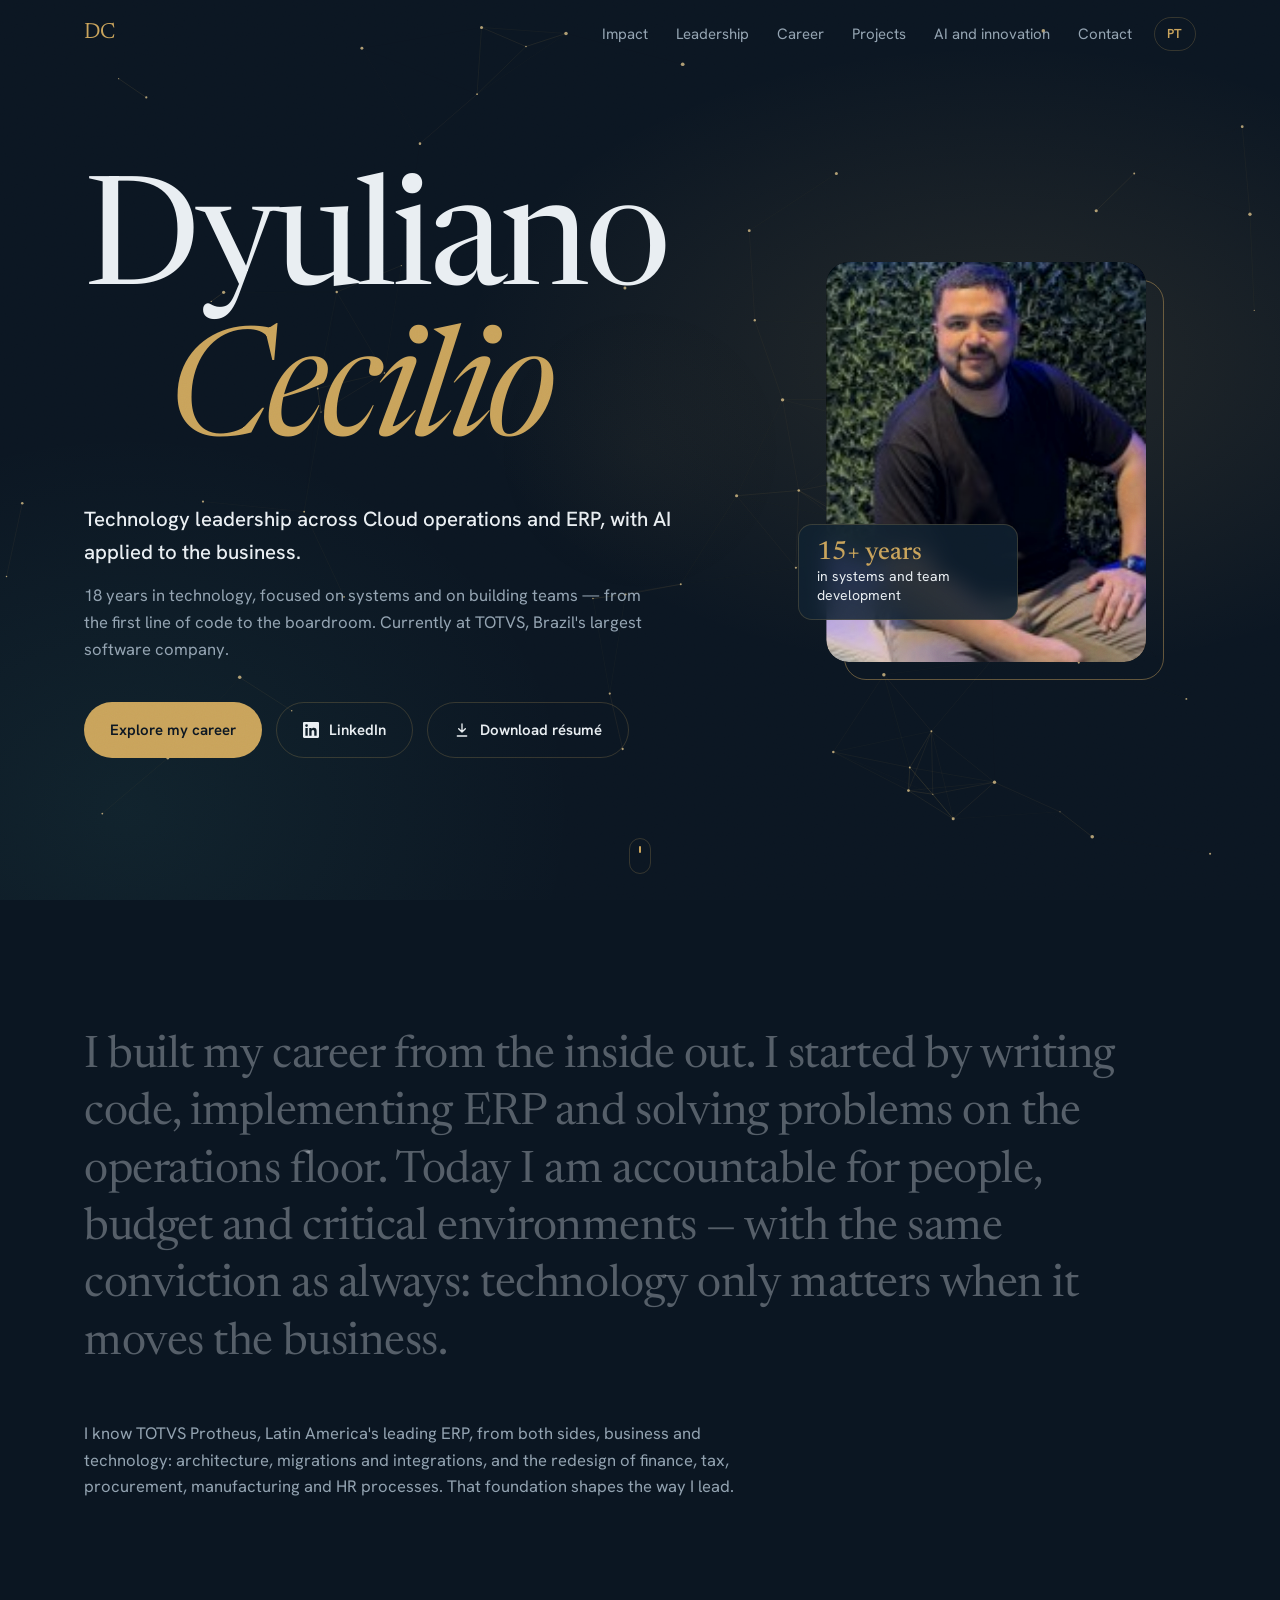
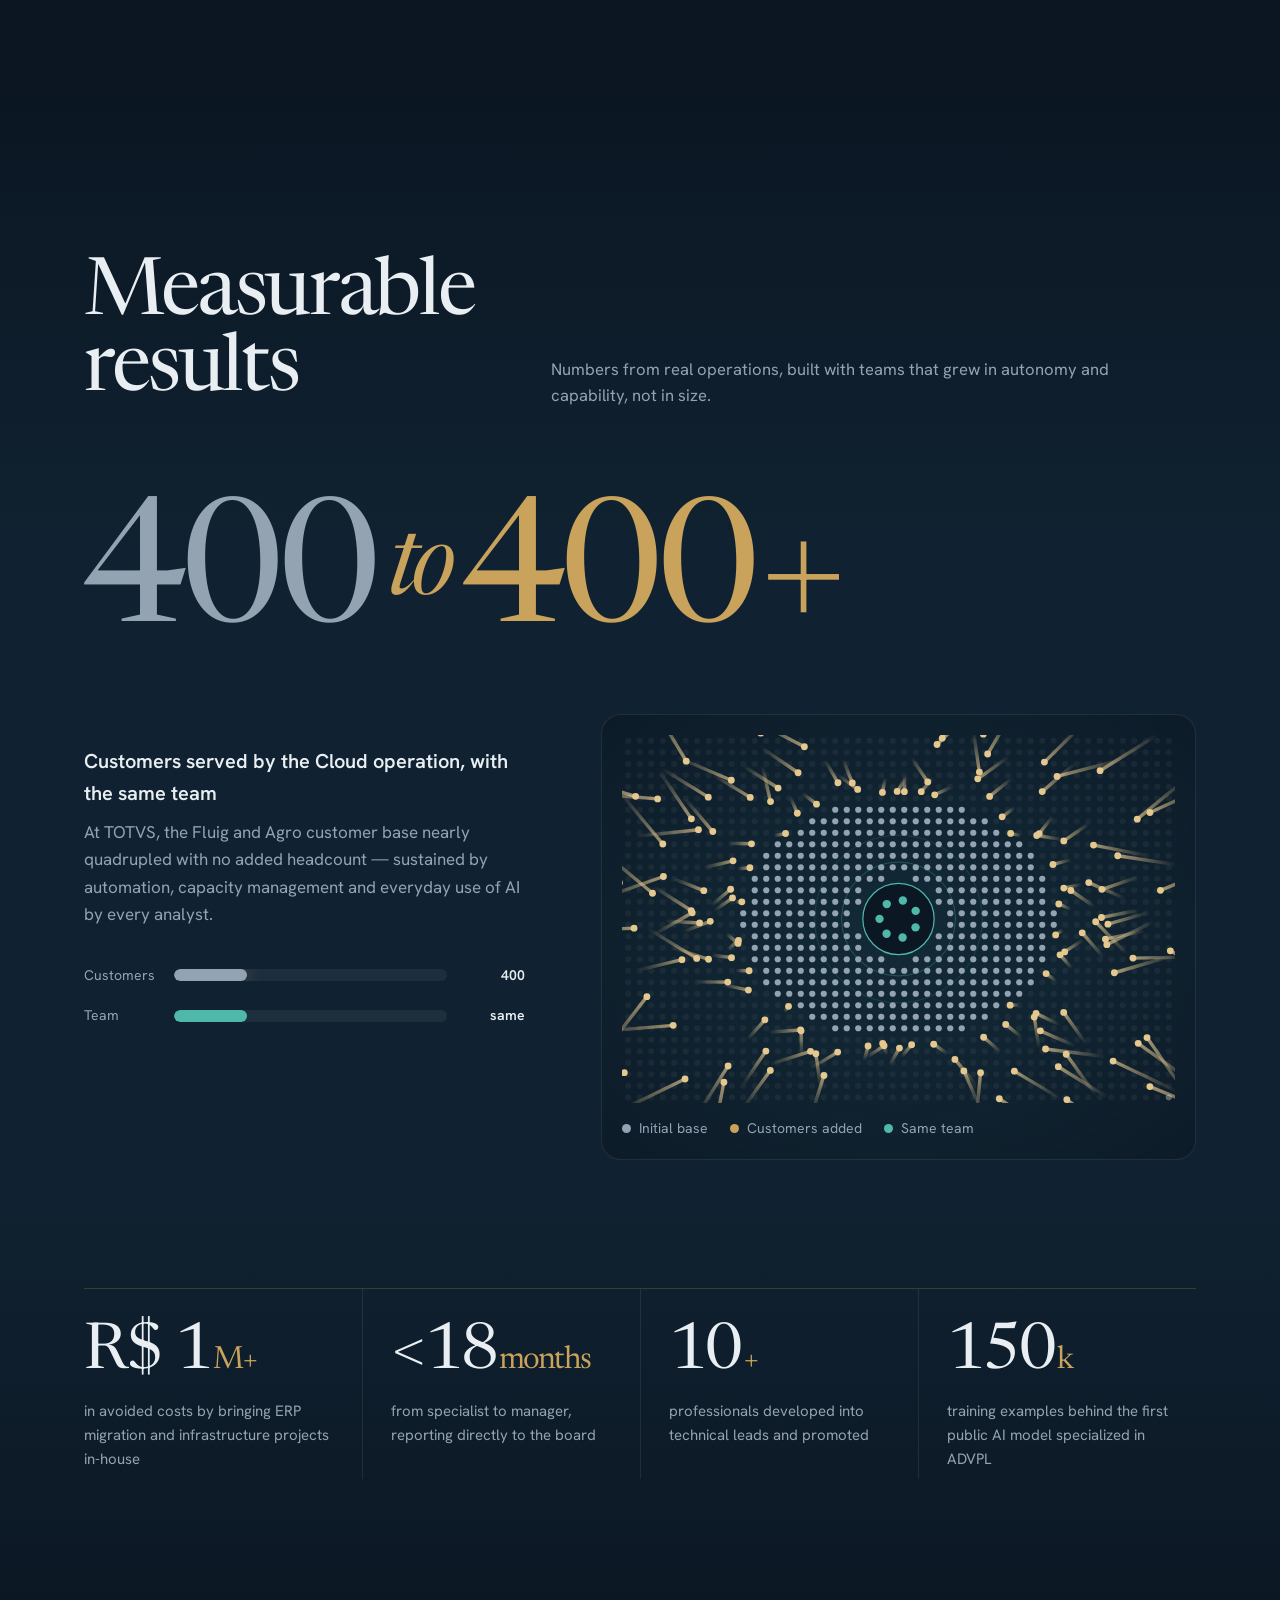
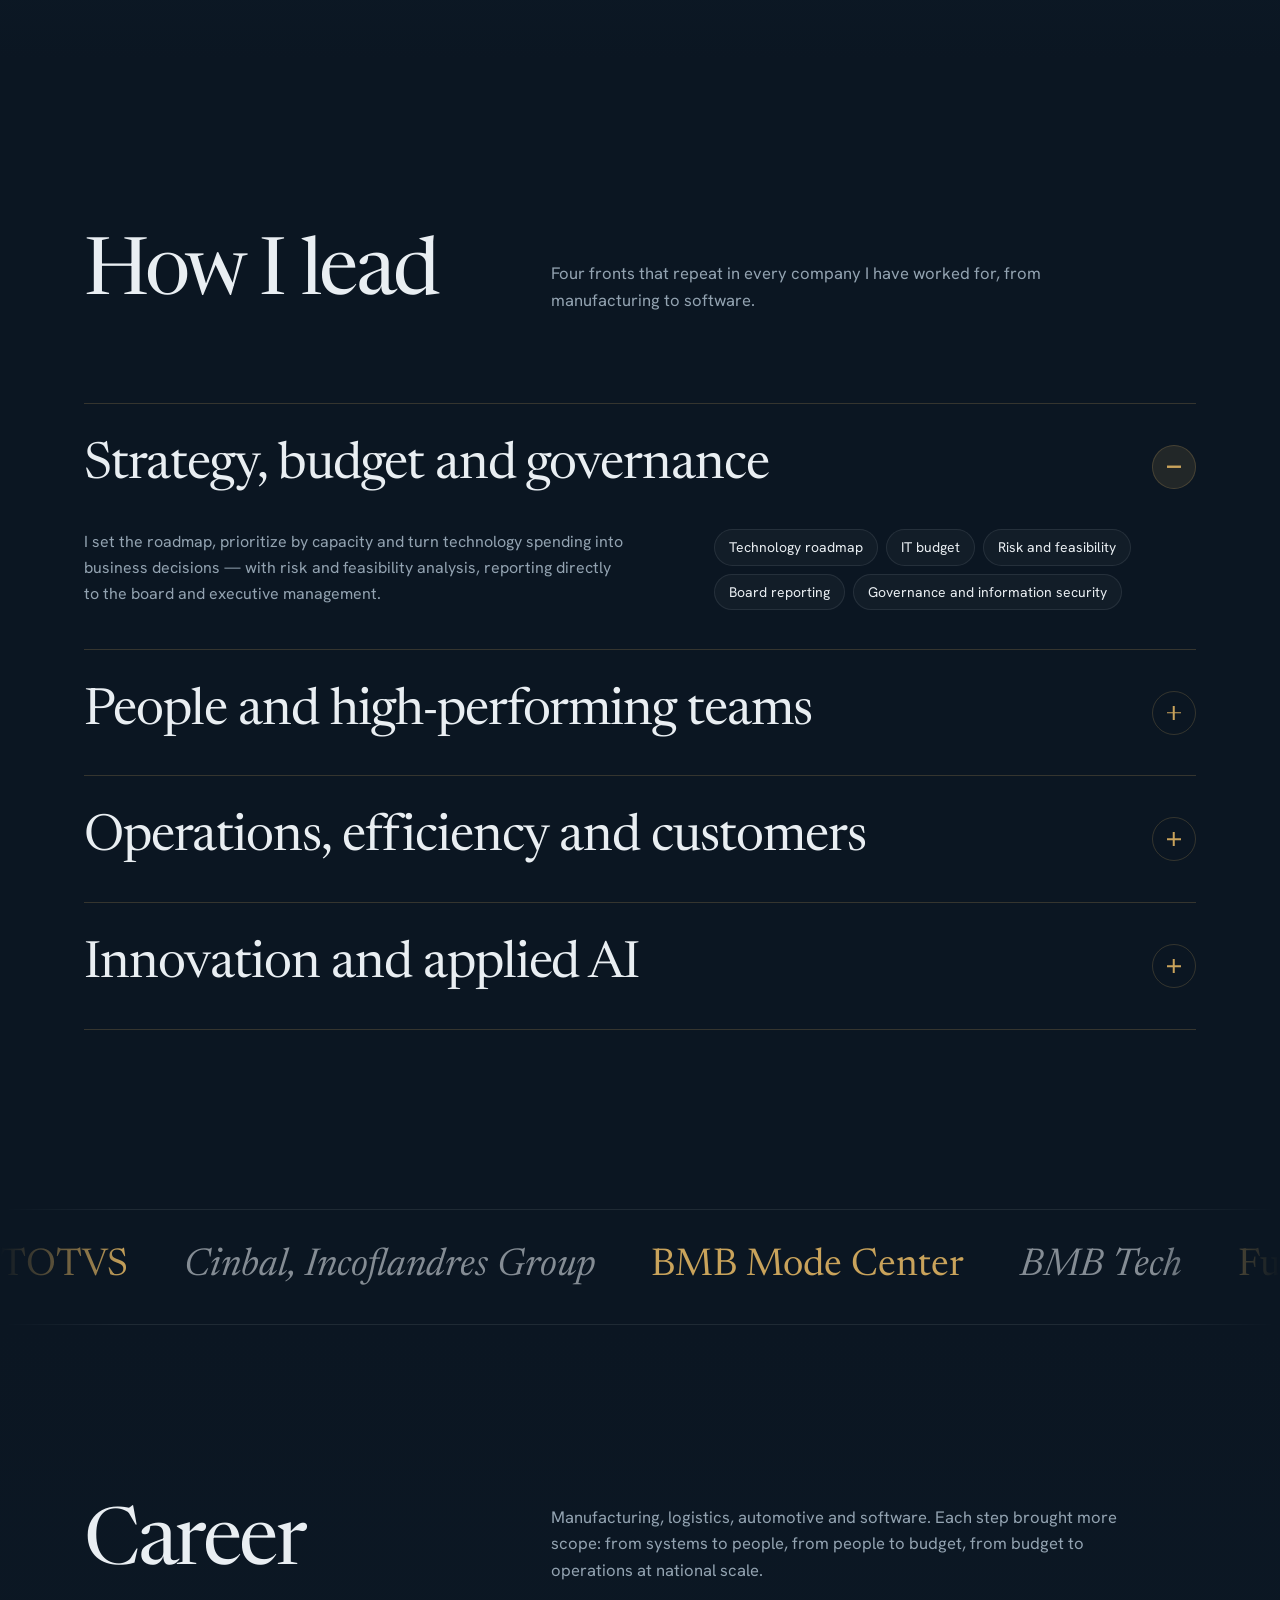
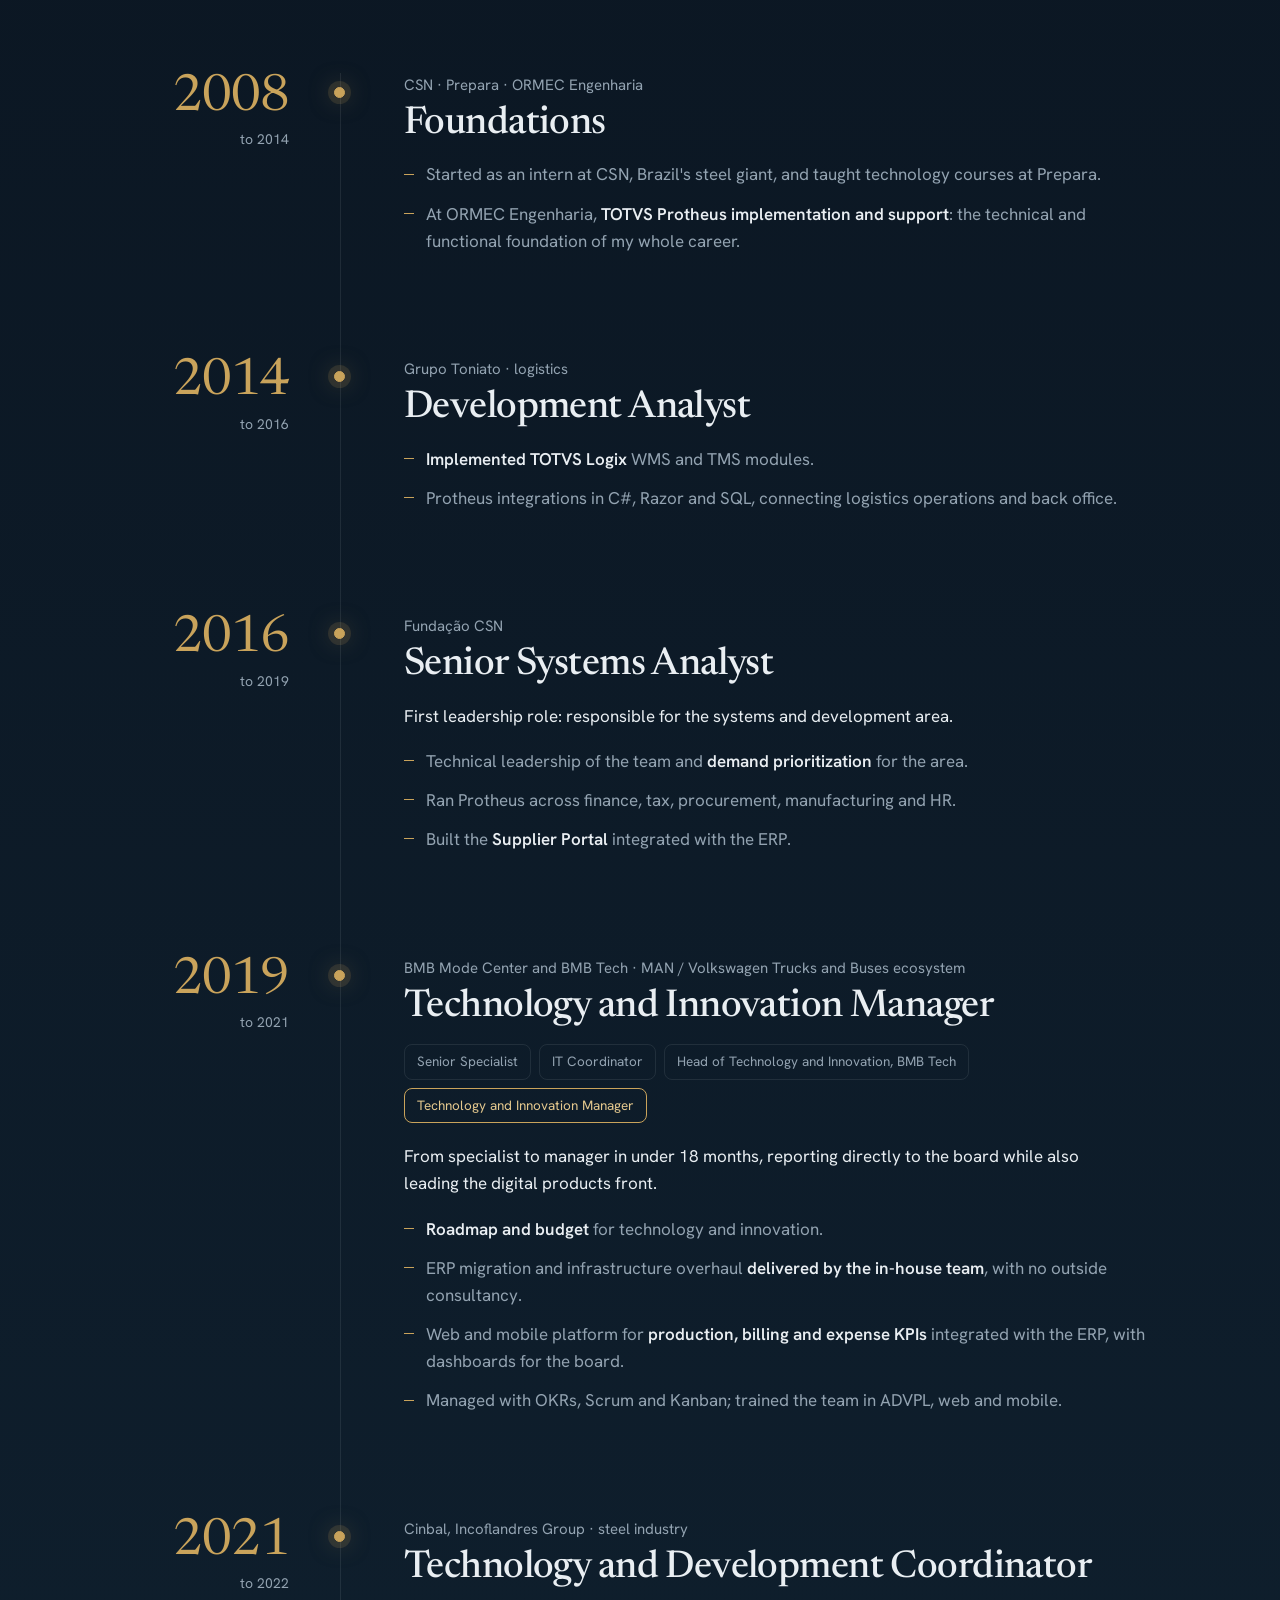
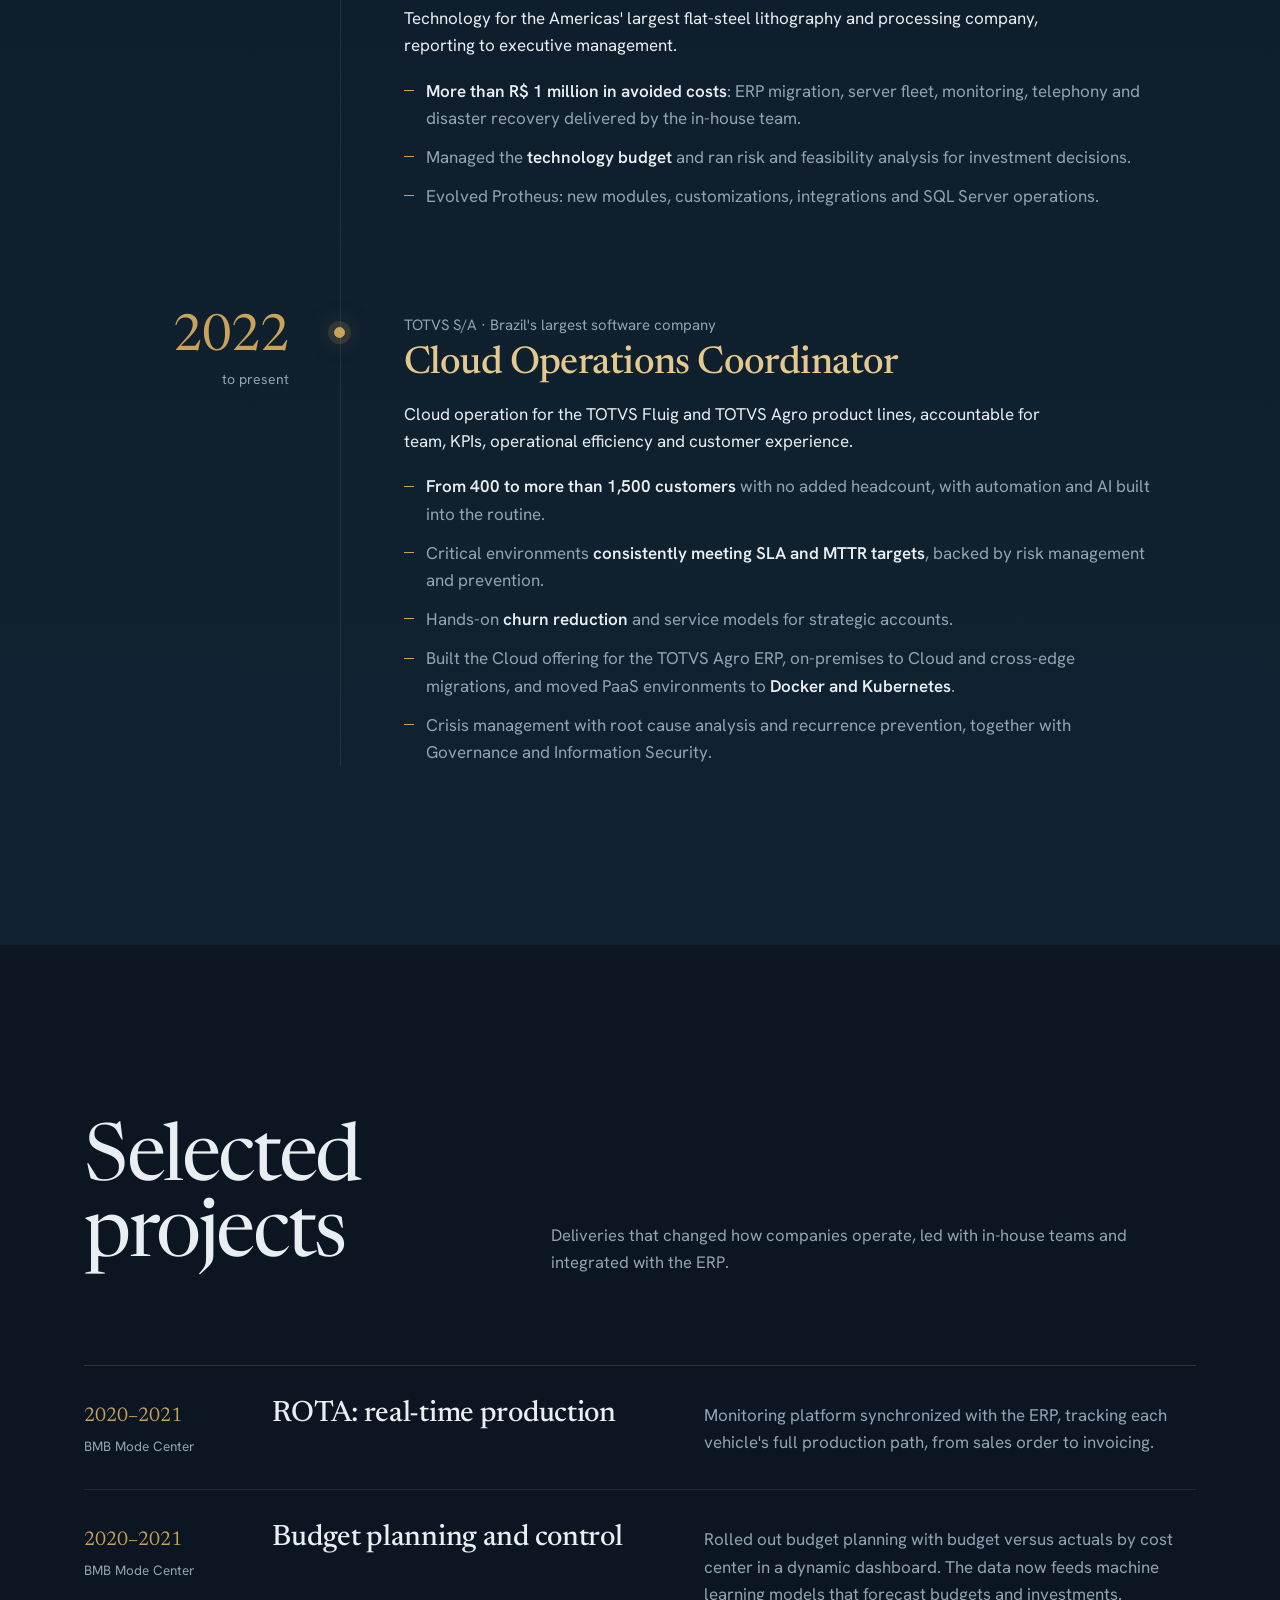
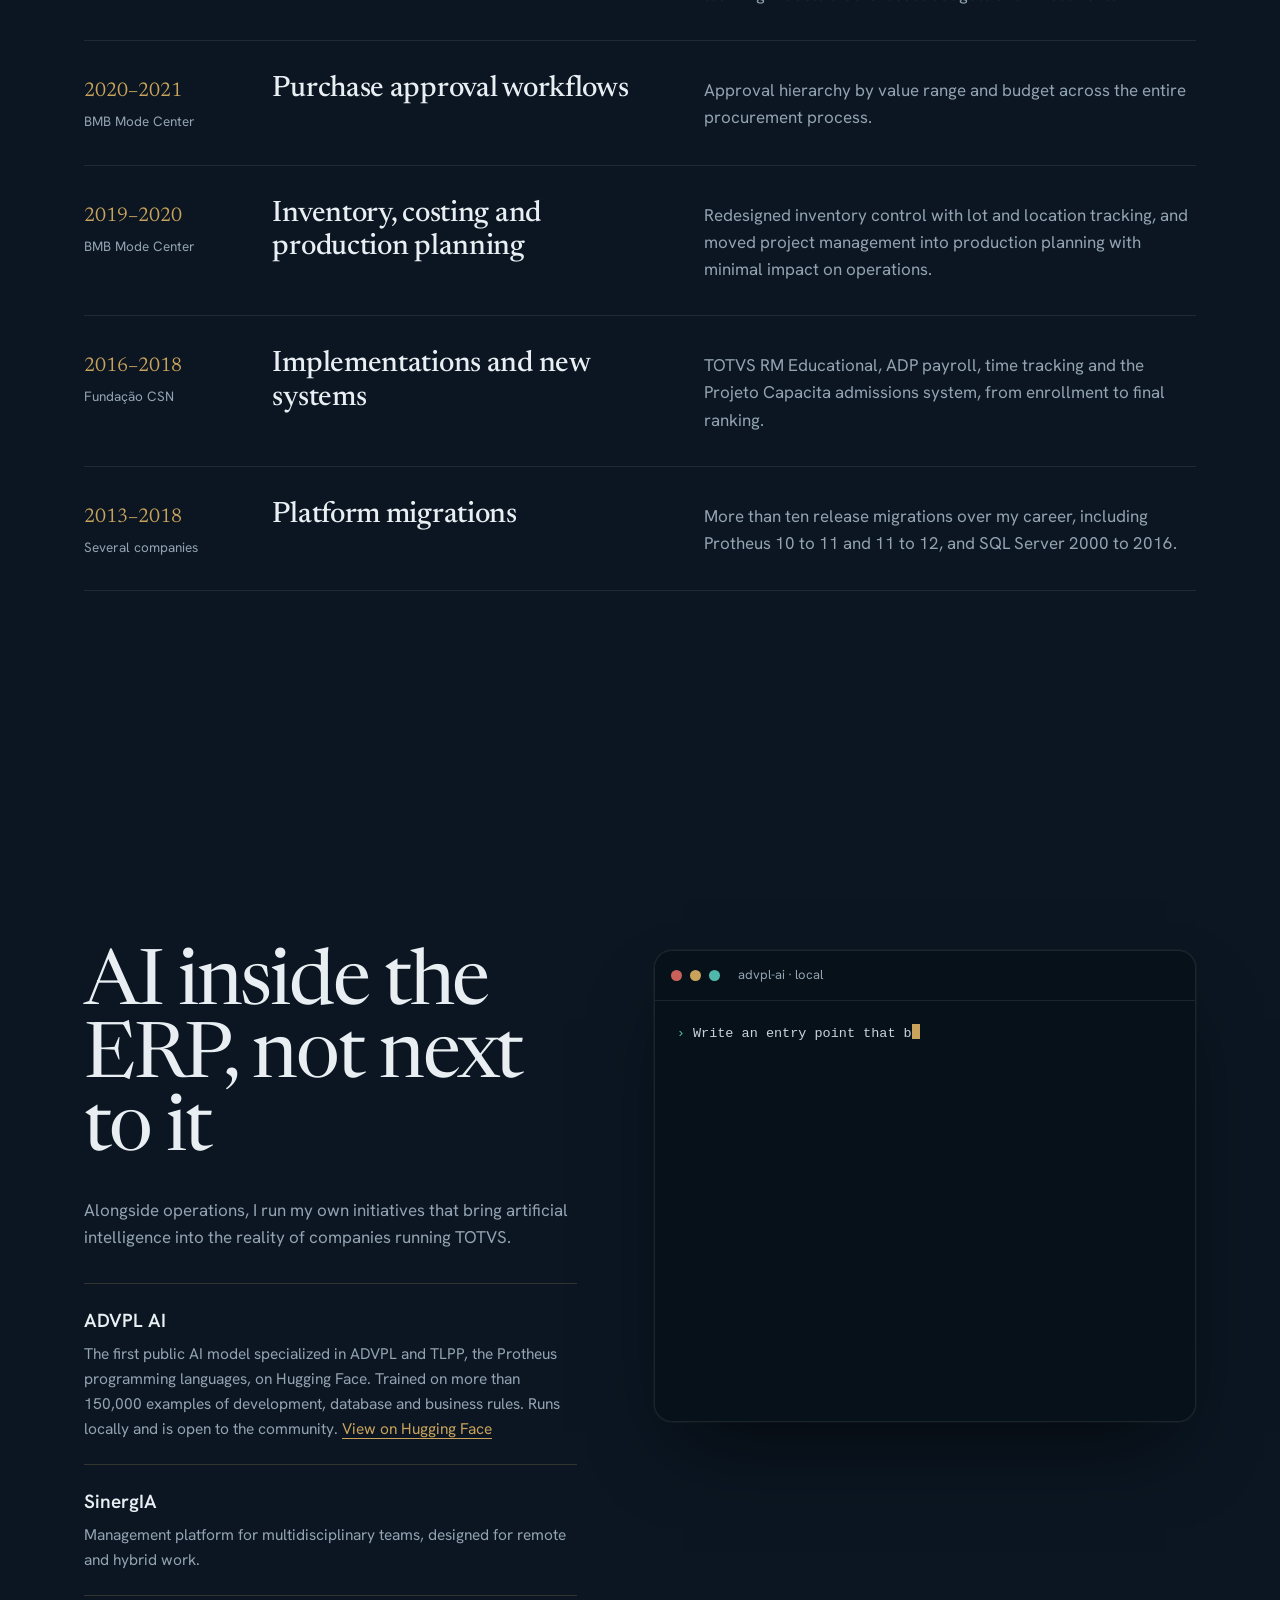
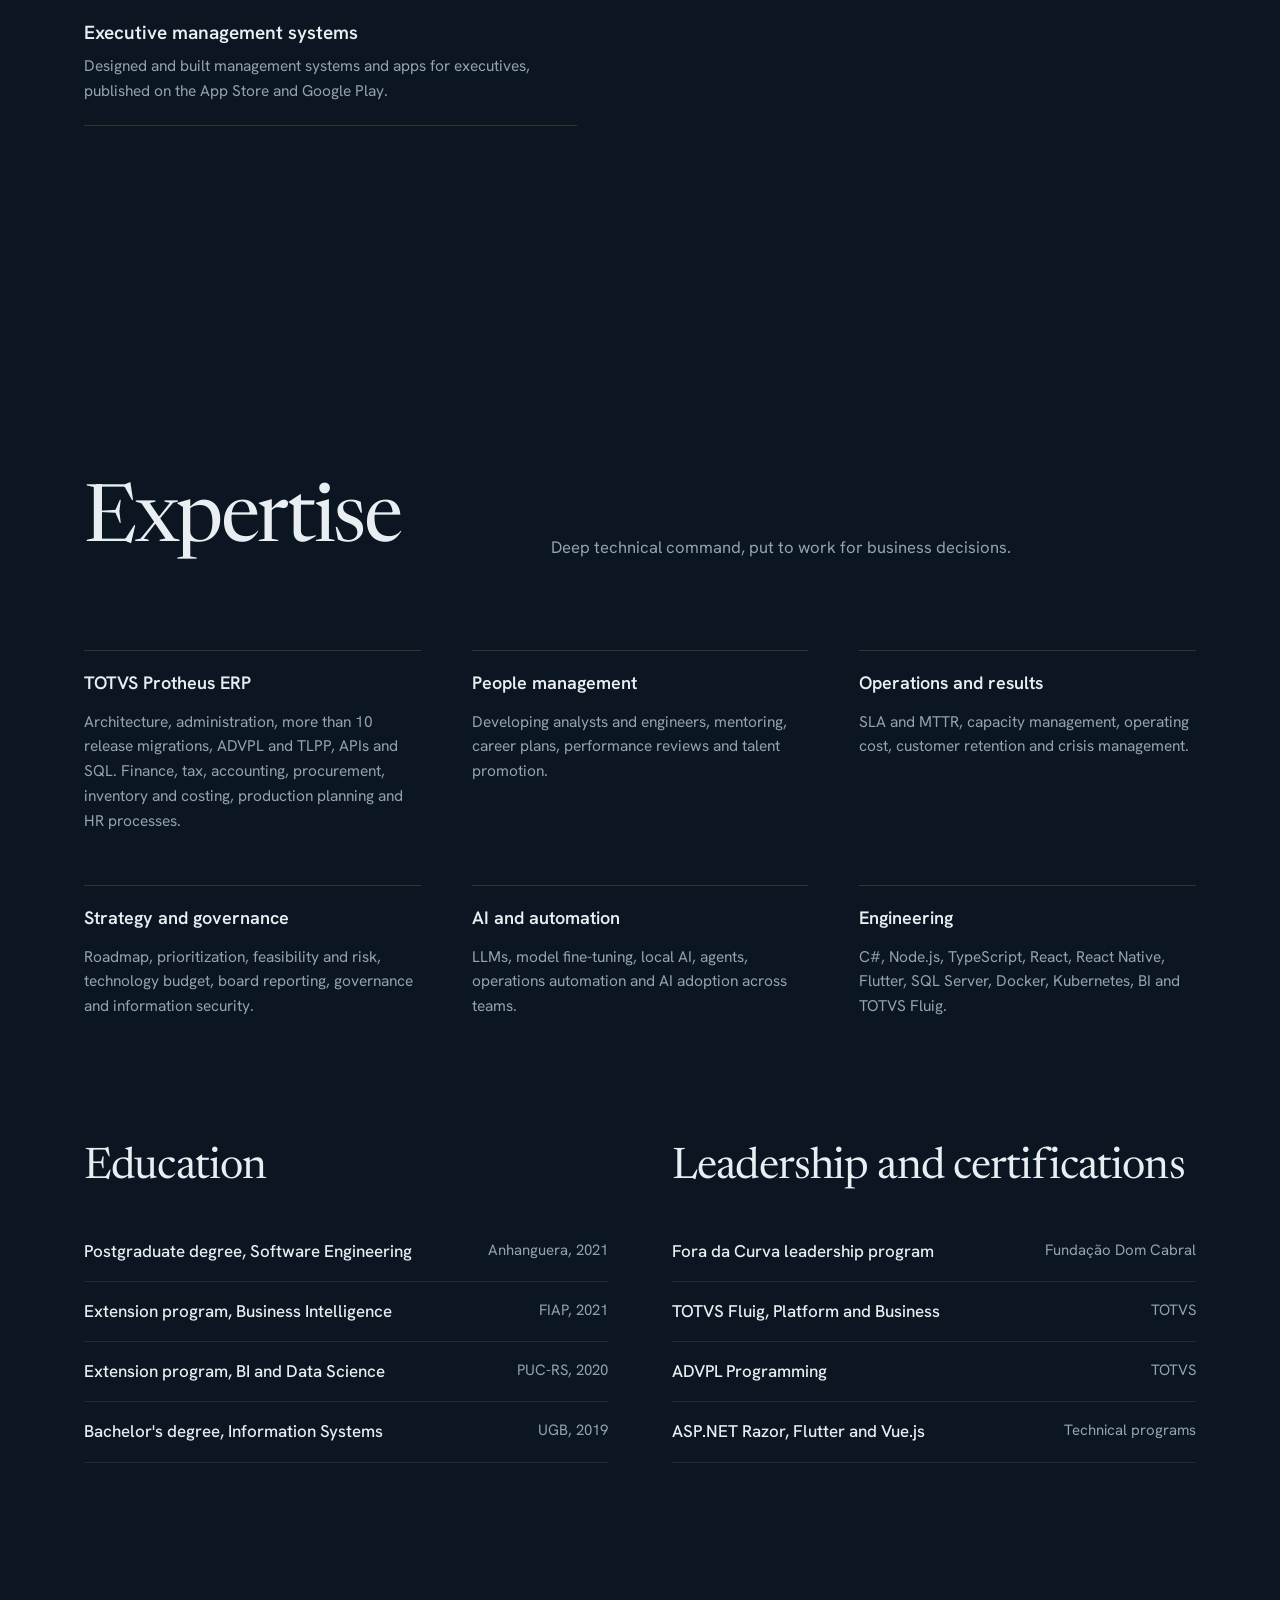
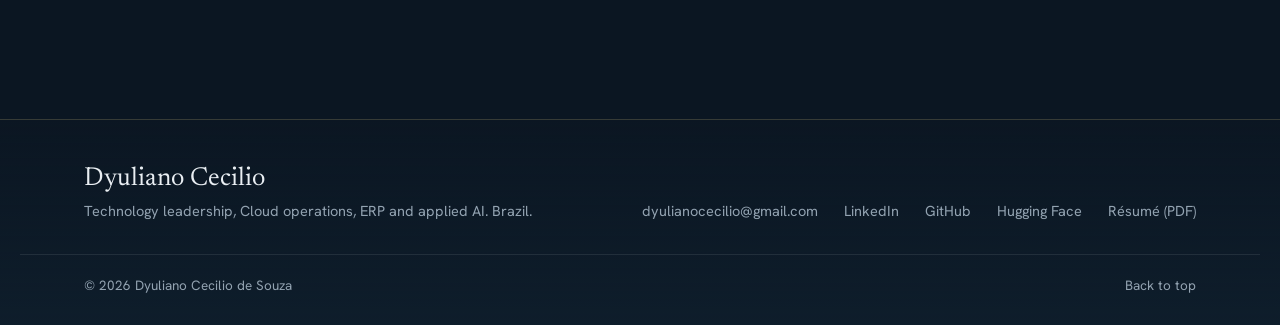
==== en/index.html @ c2e26575 "Projetos de destaque, versão em inglês, currículo em PDF (PT/EN) e botão de idioma Co-Authored-By: C" ====
<!doctype html>
<html lang="en">
<head>
<meta charset="utf-8">
<meta name="viewport" content="width=device-width, initial-scale=1">
<title>Dyuliano Cecilio</title>
<meta name="description" content="Dyuliano Cecilio: technology leadership, Cloud operations, TOTVS Protheus ERP and applied AI. 18 years in technology, focused on systems and on building teams.">
<meta name="author" content="Dyuliano Cecilio de Souza">
<meta property="og:type" content="profile">
<meta property="og:title" content="Dyuliano Cecilio">
<meta property="og:description" content="18 years in technology: team leadership, Cloud operations, ERP and applied AI. From the first line of code to the boardroom.">
<meta property="og:locale" content="en_US">
<meta property="og:site_name" content="Dyuliano Cecilio">
<meta property="og:url" content="https://dyuliano.github.io/en/">
<meta property="og:image" content="https://dyuliano.github.io/assets/og-en.jpg">
<meta property="og:image:width" content="1200">
<meta property="og:image:height" content="630">
<meta property="og:image:alt" content="Dyuliano Cecilio, technology leadership, Cloud operations, ERP and applied AI">
<meta name="twitter:card" content="summary_large_image">
<link rel="canonical" href="https://dyuliano.github.io/en/">
<link rel="alternate" hreflang="pt-BR" href="https://dyuliano.github.io/">
<link rel="alternate" hreflang="en" href="https://dyuliano.github.io/en/">
<link rel="alternate" hreflang="x-default" href="https://dyuliano.github.io/">
<link rel="apple-touch-icon" href="../assets/foto.jpg">
<meta name="theme-color" content="#0B1622">
<link rel="icon" href="data:image/svg+xml,%3Csvg xmlns='http://www.w3.org/2000/svg' viewBox='0 0 64 64'%3E%3Crect width='64' height='64' rx='14' fill='%230B1622'/%3E%3Ctext x='50%25' y='58%25' text-anchor='middle' dominant-baseline='middle' font-family='Georgia,serif' font-size='34' fill='%23C9A35B'%3EDC%3C/text%3E%3C/svg%3E">
<link rel="preconnect" href="https://fonts.googleapis.com">
<link rel="preconnect" href="https://fonts.gstatic.com" crossorigin>
<link href="https://fonts.googleapis.com/css2?family=Newsreader:ital,opsz,wght@0,6..72,300..700;1,6..72,300..600&family=Hanken+Grotesk:wght@300;400;500;600;700&display=swap" rel="stylesheet">
<script type="application/ld+json">
{"@context":"https://schema.org","@type":"Person","name":"Dyuliano Cecilio de Souza","jobTitle":"Cloud Operations Coordinator","worksFor":{"@type":"Organization","name":"TOTVS"},"address":{"@type":"PostalAddress","addressCountry":"BR"},"url":"https://dyuliano.github.io/en/","sameAs":["https://www.linkedin.com/in/dyuliano/","https://github.com/dyuliano","https://huggingface.co/dyulianocecilio"]}
</script>
<noscript><style>#intro{display:none}body.loading{overflow:auto}.reveal,.fade{opacity:1!important;transform:none!important}.hero h1 .ch{transform:none}.portrait .frame{clip-path:none!important}.portrait .ring{opacity:1;transform:translate(18px,18px)}.manifesto .w{color:var(--text)}</style></noscript>
<style>
:root{
  --ink:#0B1622;
  --deep:#102231;
  --surface:#15293A;
  --line:rgba(201,163,91,.22);
  --hair:rgba(233,238,242,.09);
  --text:#E9EEF2;
  --muted:#93A3B1;
  --brass:#C9A35B;
  --brass-hi:#E4C88E;
  --teal:#4FB8AA;
  --serif:"Newsreader", Georgia, "Times New Roman", serif;
  --sans:"Hanken Grotesk", system-ui, -apple-system, "Segoe UI", sans-serif;
  --gutter:clamp(16px,5vw,72px);
  --max:1240px;
  --ease:cubic-bezier(.22,1,.36,1);
}
*,*::before,*::after{box-sizing:border-box}
html{scroll-behavior:smooth;-webkit-text-size-adjust:100%}
body{margin:0;background:var(--ink);color:var(--text);font-family:var(--sans);font-size:17px;line-height:1.6;overflow-x:hidden;-webkit-font-smoothing:antialiased}
img{max-width:100%;display:block}
a{color:inherit}
::selection{background:var(--brass);color:var(--ink)}
:focus-visible{outline:2px solid var(--brass-hi);outline-offset:4px;border-radius:4px}
.wrap{max-width:var(--max);margin:0 auto;padding:0 var(--gutter)}
body.loading{overflow:hidden}

/* grain */
body::after{content:"";position:fixed;inset:0;pointer-events:none;z-index:90;opacity:.07;mix-blend-mode:overlay;
  background-image:url("data:image/svg+xml,%3Csvg xmlns='http://www.w3.org/2000/svg' width='160' height='160'%3E%3Cfilter id='n'%3E%3CfeTurbulence type='fractalNoise' baseFrequency='.9' numOctaves='3' stitchTiles='stitch'/%3E%3C/filter%3E%3Crect width='100%25' height='100%25' filter='url(%23n)'/%3E%3C/svg%3E")}

/* ---------- preloader ---------- */
#intro{position:fixed;inset:0;z-index:100;background:var(--ink);display:grid;place-items:center;transition:clip-path 1.1s var(--ease);clip-path:inset(0 0 0 0)}
#intro.done{clip-path:inset(0 0 100% 0)}
#intro .year{font-family:var(--serif);font-size:clamp(72px,16vw,200px);font-weight:400;letter-spacing:-.02em;color:var(--brass);font-variant-numeric:lining-nums tabular-nums}
#intro .cap{position:absolute;bottom:12vh;left:0;right:0;text-align:center;color:var(--muted);font-size:15px;letter-spacing:.02em}
#intro .bar{position:absolute;bottom:calc(12vh - 24px);left:50%;width:160px;height:1px;background:var(--hair);transform:translateX(-50%);overflow:hidden}
#intro .bar i{position:absolute;inset:0;background:var(--brass);transform-origin:left;transform:scaleX(0)}

/* ---------- nav ---------- */
.progress{position:fixed;top:0;left:0;height:2px;width:100%;background:linear-gradient(90deg,var(--brass),var(--brass-hi));transform-origin:left;transform:scaleX(0);z-index:60}
nav.top{position:fixed;top:0;left:0;right:0;z-index:50;transition:background .4s,backdrop-filter .4s,border-color .4s;border-bottom:1px solid transparent}
nav.top.solid{background:rgba(11,22,34,.72);backdrop-filter:blur(14px);-webkit-backdrop-filter:blur(14px);border-color:var(--hair)}
nav.top .wrap{display:flex;align-items:center;justify-content:space-between;height:68px}
.mono{font-family:var(--serif);font-size:22px;text-decoration:none;color:var(--brass);letter-spacing:.02em}
nav.top ul{display:flex;gap:28px;list-style:none;margin:0;padding:0}
nav.top ul a{text-decoration:none;font-size:15px;color:var(--muted);transition:color .3s;position:relative}
nav.top ul a::after{content:"";position:absolute;left:0;right:0;bottom:-6px;height:1px;background:var(--brass);transform:scaleX(0);transform-origin:right;transition:transform .5s var(--ease)}
nav.top ul a:hover,nav.top ul a.active{color:var(--text)}
nav.top ul a:hover::after,nav.top ul a.active::after{transform:scaleX(1);transform-origin:left}
.nav-r{display:flex;align-items:center;gap:22px}
.lang{font-size:13px;font-weight:600;letter-spacing:.04em;text-decoration:none;color:var(--brass);border:1px solid var(--line);border-radius:999px;padding:6px 12px;transition:background .3s,border-color .3s;position:relative;z-index:2}
.lang:hover{border-color:var(--brass);background:rgba(201,163,91,.1)}
.menu-btn{all:unset;display:none;cursor:pointer;width:44px;height:44px;border-radius:50%;border:1px solid var(--line);position:relative;z-index:2}
.menu-btn:focus-visible{outline:2px solid var(--brass-hi);outline-offset:4px}
.menu-btn i{position:absolute;left:13px;right:13px;height:1.5px;background:var(--brass);transition:transform .5s var(--ease),top .5s var(--ease)}
.menu-btn i:nth-child(1){top:18px}.menu-btn i:nth-child(2){top:25px}
nav.top.open .menu-btn i:nth-child(1){top:21.5px;transform:rotate(45deg)}
nav.top.open .menu-btn i:nth-child(2){top:21.5px;transform:rotate(-45deg)}
@media (max-width:860px){
  .menu-btn{display:block}
  nav.top ul{position:fixed;inset:0;flex-direction:column;justify-content:center;gap:6px;padding:0 var(--gutter);background:rgba(11,22,34,.97);backdrop-filter:blur(14px);-webkit-backdrop-filter:blur(14px);opacity:0;visibility:hidden;transition:opacity .45s var(--ease),visibility .45s}
  nav.top.open ul{opacity:1;visibility:visible}
  nav.top ul a{font-family:var(--serif);font-size:clamp(34px,9vw,52px);color:var(--text);display:block;padding:6px 0}
  nav.top ul a::after{display:none}
  nav.top ul li{transform:translateY(16px);opacity:0;transition:transform .6s var(--ease),opacity .6s}
  nav.top.open ul li{transform:none;opacity:1}
  nav.top.open ul li:nth-child(2){transition-delay:.05s}nav.top.open ul li:nth-child(3){transition-delay:.1s}nav.top.open ul li:nth-child(4){transition-delay:.15s}nav.top.open ul li:nth-child(5){transition-delay:.2s}
  .mono{position:relative;z-index:2}
}

/* ---------- hero ---------- */
.hero{position:relative;min-height:100svh;display:flex;align-items:center;overflow:hidden;isolation:isolate}
#net{position:absolute;inset:0;width:100%;height:100%;z-index:-1}
.hero::before{content:"";position:absolute;inset:0;z-index:-1;background:
  radial-gradient(60% 50% at 78% 40%,rgba(201,163,91,.13),transparent 70%),
  radial-gradient(50% 60% at 10% 90%,rgba(79,184,170,.08),transparent 70%)}
.hero .wrap{width:100%;display:grid;grid-template-columns:1.35fr .9fr;gap:clamp(24px,5vw,80px);align-items:center;padding-top:96px;padding-bottom:72px}
.hero-copy{min-width:0;container-type:inline-size}
.hero h1{font-family:var(--serif);font-weight:400;font-size:clamp(44px,9vw,150px);font-size:min(24cqi,164px);line-height:1;white-space:nowrap;letter-spacing:-.035em;margin:0 0 36px}
.hero h1 .ln{display:block;white-space:nowrap;overflow:hidden;padding:.06em 0 .14em;margin-bottom:-.2em}
.hero h1 .ch{display:inline-block;transform:translateY(105%);transition:transform 1.1s var(--ease)}
.hero h1 .ln:last-child{font-style:italic;color:var(--brass);padding-left:.55em}
.ready .hero h1 .ch{transform:none}
.hero .role{font-size:clamp(18px,1.6vw,21px);color:var(--text);max-width:30em;margin:0 0 14px;font-weight:500}
.hero .lede{color:var(--muted);max-width:34em;margin:0 0 40px;font-size:clamp(16px,1.3vw,18px)}
.fade{opacity:0;transform:translateY(18px);transition:opacity 1s var(--ease),transform 1s var(--ease)}
.ready .fade{opacity:1;transform:none}
.actions{display:flex;flex-wrap:wrap;gap:14px}
.btn{--x:0px;--y:0px;display:inline-flex;align-items:center;gap:10px;padding:15px 26px;border-radius:999px;text-decoration:none;font-weight:600;font-size:15px;transition:background .3s,color .3s,border-color .3s,transform .4s var(--ease);transform:translate(var(--x),var(--y));position:relative;overflow:hidden}
.btn.primary{background:var(--brass);color:var(--ink)}
.btn.primary:hover{background:var(--brass-hi)}
.btn.ghost{border:1px solid var(--line);color:var(--text)}
.btn.ghost:hover{border-color:var(--brass);background:rgba(201,163,91,.08)}
.btn svg{width:16px;height:16px}

.portrait{position:relative;justify-self:center;width:min(100%,320px);aspect-ratio:4/5}
.portrait .frame{position:absolute;inset:0;z-index:1;border-radius:22px;overflow:hidden;clip-path:inset(100% 0 0 0 round 22px);transition:clip-path 1.4s var(--ease) .35s;background:#000;box-shadow:0 40px 80px -30px rgba(0,0,0,.75)}
.ready .portrait .frame{clip-path:inset(0 0 0 0 round 22px)}
.portrait img{width:100%;height:100%;object-fit:cover;object-position:46% 30%;filter:saturate(.8) contrast(1.04);transform:scale(1.15);transition:transform 2.2s var(--ease) .35s}
.ready .portrait img{transform:scale(1.02)}
.portrait .ring{position:absolute;inset:0;border:1px solid rgba(201,163,91,.45);border-radius:22px;pointer-events:none;transform:translate(0,0);opacity:0;transition:transform 1.4s var(--ease) .9s,opacity 1s .9s}
.ready .portrait .ring{transform:translate(18px,18px);opacity:1}
.portrait .tag{position:absolute;z-index:2;left:-28px;bottom:42px;background:rgba(16,34,49,.85);backdrop-filter:blur(10px);-webkit-backdrop-filter:blur(10px);border:1px solid var(--line);border-radius:14px;padding:14px 18px;font-size:14px;line-height:1.35;max-width:220px}
.portrait .tag b{display:block;font-family:var(--serif);font-weight:500;font-size:26px;color:var(--brass);line-height:1.1}
.scroll-cue{position:absolute;bottom:26px;left:50%;transform:translateX(-50%);width:22px;height:36px;border:1px solid var(--line);border-radius:12px}
.scroll-cue::after{content:"";position:absolute;left:50%;top:7px;width:2px;height:7px;margin-left:-1px;background:var(--brass);border-radius:2px;animation:cue 2s var(--ease) infinite}
@keyframes cue{0%{opacity:0;transform:translateY(0)}30%{opacity:1}100%{opacity:0;transform:translateY(12px)}}

@media (max-width:860px){
  .hero{align-items:flex-start}
  .hero .wrap{grid-template-columns:1fr;padding-top:96px}
  .portrait{order:-1;width:min(62vw,260px);margin-bottom:36px;justify-self:start}
  .portrait .tag{left:auto;right:-20px;bottom:-22px;padding:10px 14px;font-size:13px}
  .ready .portrait .ring{transform:translate(12px,12px)}
  .portrait .tag b{font-size:21px}
  .hero h1 .ln:last-child{padding-left:.3em}
  .scroll-cue{display:none}
}

/* ---------- sections ---------- */
section{position:relative;padding:clamp(96px,14vw,180px) 0}
.sec-head{display:grid;grid-template-columns:minmax(0,1fr) minmax(0,1.6fr);gap:clamp(24px,5vw,80px);align-items:end;margin-bottom:clamp(48px,7vw,96px)}
.sec-head h2{font-family:var(--serif);font-weight:400;font-size:clamp(42px,6.2vw,92px);line-height:.95;letter-spacing:-.03em;margin:0}
.sec-head p{color:var(--muted);margin:0;max-width:36em;font-size:clamp(16px,1.3vw,18px)}
@media (max-width:860px){.sec-head{grid-template-columns:1fr}}
.reveal{opacity:0;transform:translateY(40px);transition:opacity 1.1s var(--ease),transform 1.1s var(--ease)}
.reveal.in{opacity:1;transform:none}

/* ---------- manifesto ---------- */
.manifesto{padding-top:clamp(80px,10vw,140px)}
.manifesto p{font-family:var(--serif);font-weight:400;font-size:clamp(26px,3.5vw,48px);line-height:1.28;letter-spacing:-.01em;margin:0;max-width:24em}
.manifesto .w{color:rgba(233,238,242,.34);transition:color .6s}
.manifesto .w.on{color:var(--text)}
.manifesto .sig{margin-top:48px;color:var(--muted);font-family:var(--sans);font-size:clamp(16px,1.3vw,18px);line-height:1.6;letter-spacing:0;max-width:40em}

/* ---------- impact ---------- */
.impact{background:linear-gradient(180deg,var(--ink),var(--deep) 30%,var(--deep) 70%,var(--ink))}
.scale{margin-bottom:clamp(72px,10vw,140px)}
.scale-num{container-type:inline-size;margin-bottom:clamp(28px,4vw,56px)}
.scale .num{font-family:var(--serif);font-size:clamp(56px,12vw,190px);font-size:min(15.5cqi,190px);line-height:.95;letter-spacing:-.035em;font-variant-numeric:lining-nums tabular-nums;white-space:nowrap}
.scale .num .from{color:var(--muted)}
.scale .num .arrow{display:inline-block;color:var(--brass);font-style:italic;margin:0 .14em;font-size:.55em;vertical-align:.28em}
.scale .num .to{color:var(--brass)}
.scale-grid{display:grid;grid-template-columns:minmax(0,1fr) minmax(0,1.35fr);gap:clamp(32px,6vw,96px);align-items:center}
.scale h3{font-family:var(--sans);font-weight:600;font-size:20px;margin:0 0 10px}
.scale p{color:var(--muted);margin:0;max-width:30em}
.bars{margin-top:36px;display:grid;gap:18px}
.bar-row{display:grid;grid-template-columns:76px minmax(0,1fr) 64px;align-items:center;gap:14px;font-size:14px;color:var(--muted)}
.bar-row .track{height:12px;border-radius:999px;background:rgba(233,238,242,.06);overflow:hidden}
.bar-row .track i{display:block;height:100%;border-radius:999px;width:26.7%}
.bar-row .clients{background:linear-gradient(90deg,#93A3B1 0 26.7%,var(--brass) 26.7%);background-size:var(--bs,374.5%) 100%;box-shadow:0 0 18px rgba(201,163,91,.35)}
.bar-row .team{background:var(--teal)}
.bar-row .bv{color:var(--text);font-weight:600;font-variant-numeric:tabular-nums;text-align:right}
.ratio{display:flex;align-items:baseline;gap:14px;margin-top:30px;opacity:0;transform:translateY(10px);transition:opacity .8s var(--ease),transform .8s var(--ease)}
.ratio.on{opacity:1;transform:none}
.ratio b{font-family:var(--serif);font-weight:400;font-size:clamp(40px,4.4vw,60px);line-height:1;color:var(--brass-hi)}
.ratio span{color:var(--muted);font-size:15px;max-width:16em}
.dots-box{position:relative;border:1px solid var(--hair);border-radius:20px;padding:20px;background:radial-gradient(70% 70% at 50% 50%,rgba(79,184,170,.06),rgba(11,22,34,.55))}
#dots{width:100%;aspect-ratio:3/2;display:block}
.legend{display:flex;flex-wrap:wrap;gap:8px 22px;margin-top:14px;font-size:14px;color:var(--muted)}
.legend span{display:inline-flex;align-items:center;gap:8px}
.legend i{width:9px;height:9px;border-radius:50%;display:inline-block}
@media (max-width:900px){.scale-grid{grid-template-columns:1fr}}

.figs{display:grid;grid-template-columns:repeat(4,minmax(0,1fr));border-top:1px solid var(--line)}
.fig{padding:32px 28px 8px 0;position:relative}
.fig + .fig{padding-left:28px;border-left:1px solid var(--hair)}
.fig .n{font-family:var(--serif);font-size:clamp(44px,5vw,72px);line-height:1;letter-spacing:-.03em;color:var(--text);font-variant-numeric:lining-nums tabular-nums}
.fig .n small{font-size:.5em;color:var(--brass);margin-left:2px}
.fig p{color:var(--muted);font-size:15px;margin:14px 0 0;max-width:18em}
@media (max-width:980px){.figs{grid-template-columns:1fr 1fr}.fig:nth-child(3){padding-left:0;border-left:0}.fig:nth-child(n+3){border-top:1px solid var(--hair)}}
@media (max-width:520px){.figs{grid-template-columns:1fr}.fig,.fig + .fig{padding-left:0;border-left:0}.fig + .fig{border-top:1px solid var(--hair)}}

/* ---------- pillars ---------- */
.pillars{border-top:1px solid var(--line)}
.pillar{border-bottom:1px solid var(--line)}
.pillar .ph{margin:0;font:inherit}
.pillar button{all:unset;box-sizing:border-box;cursor:pointer;width:100%;display:grid;grid-template-columns:minmax(0,1fr) auto;align-items:center;gap:24px;padding:clamp(22px,3vw,36px) 0}
.pillar button:focus-visible{outline:2px solid var(--brass-hi);outline-offset:4px}
.pillar .pt{display:block;font-family:var(--serif);font-weight:400;font-size:clamp(28px,4vw,56px);line-height:1.05;letter-spacing:-.02em;margin:0;transition:color .4s,transform .6s var(--ease)}
.pillar button:hover .pt{color:var(--brass);transform:translateX(12px)}
.pillar .plus{width:44px;height:44px;border-radius:50%;border:1px solid var(--line);position:relative;flex:none;transition:transform .6s var(--ease),background .3s}
.pillar .plus::before,.pillar .plus::after{content:"";position:absolute;left:50%;top:50%;width:14px;height:1.5px;background:var(--brass);transform:translate(-50%,-50%)}
.pillar .plus::after{transform:translate(-50%,-50%) rotate(90deg);transition:transform .6s var(--ease)}
.pillar.open .plus{background:rgba(201,163,91,.12);transform:rotate(180deg)}
.pillar.open .plus::after{transform:translate(-50%,-50%) rotate(0)}
.pillar .body{display:grid;grid-template-rows:0fr;transition:grid-template-rows .7s var(--ease)}
.pillar.open .body{grid-template-rows:1fr}
.pillar .body > div{overflow:hidden}
.pillar .inner{display:grid;grid-template-columns:minmax(0,1.2fr) minmax(0,1fr);gap:clamp(20px,4vw,64px);padding:0 0 clamp(28px,3vw,40px)}
.pillar .inner p{margin:0;color:var(--muted);font-size:clamp(16px,1.25vw,18px);max-width:34em}
.pillar ul{list-style:none;margin:0;padding:0;display:flex;flex-wrap:wrap;gap:8px;align-content:flex-start}
.pillar li{border:1px solid var(--hair);border-radius:999px;padding:6px 14px;font-size:14px;color:var(--text);background:rgba(233,238,242,.03)}
@media (max-width:760px){.pillar .inner{grid-template-columns:1fr}}

/* ---------- timeline ---------- */
.career{background:linear-gradient(180deg,var(--ink),var(--deep))}
.tl{position:relative;padding-left:clamp(0px,20vw,260px)}
.tl .rail{position:absolute;left:clamp(0px,20vw,260px);top:0;bottom:0;width:1px;background:var(--hair)}
.tl .rail i{position:absolute;inset:0;background:linear-gradient(var(--brass),var(--brass-hi));transform-origin:top;transform:scaleY(0)}
.stop{position:relative;padding:0 0 clamp(64px,8vw,110px) clamp(32px,5vw,72px)}
.stop:last-child{padding-bottom:0}
.stop::before{content:"";position:absolute;left:-6px;top:14px;width:11px;height:11px;border-radius:50%;background:var(--ink);border:1px solid var(--brass);transition:background .5s,box-shadow .5s}
.stop.in::before{background:var(--brass);box-shadow:0 0 0 6px rgba(201,163,91,.15),0 0 24px rgba(201,163,91,.6)}
.stop .yr{position:absolute;right:calc(100% + clamp(28px,4vw,56px));top:0;font-family:var(--serif);font-size:clamp(34px,4vw,58px);line-height:1;color:var(--brass);letter-spacing:-.02em;font-variant-numeric:lining-nums;white-space:nowrap;text-align:right}
.stop .yr small{display:block;font-family:var(--sans);font-size:14px;color:var(--muted);letter-spacing:0;margin-top:8px}
.stop .org{color:var(--muted);font-size:15px;margin:0 0 6px}
.stop h3{font-family:var(--serif);font-weight:500;font-size:clamp(26px,3vw,40px);line-height:1.1;letter-spacing:-.015em;margin:0 0 16px}
.stop .ctx{color:var(--text);margin:0 0 18px;max-width:40em}
.stop ul{margin:0;padding:0;list-style:none;display:grid;gap:12px;max-width:44em}
.stop li{position:relative;padding-left:22px;color:var(--muted)}
.stop li::before{content:"";position:absolute;left:0;top:.72em;width:10px;height:1px;background:var(--brass)}
.stop li b{color:var(--text);font-weight:600}
.ladder{display:flex;flex-wrap:wrap;gap:8px;margin:0 0 20px}
.ladder span{font-size:13.5px;padding:6px 12px;border-radius:8px;border:1px solid var(--hair);color:var(--muted);position:relative}
.ladder span.top{border-color:var(--brass);color:var(--brass-hi)}
.stop.now h3{color:var(--brass-hi)}
@media (max-width:760px){
  .tl{padding-left:0}
  .tl .rail{left:6px}
  .stop{padding-left:34px}
  .stop::before{left:0}
  .stop .yr{position:static;text-align:left;margin-bottom:14px;font-size:38px}
  .stop .yr small{display:inline;margin:0 0 0 10px}
}

/* ---------- AI ---------- */
.ai .grid{display:grid;grid-template-columns:minmax(0,1fr) minmax(0,1.1fr);gap:clamp(32px,6vw,96px);align-items:start}
.ai h2{font-family:var(--serif);font-weight:400;font-size:clamp(42px,6vw,88px);line-height:.95;letter-spacing:-.03em;margin:0 0 28px}
.ai .copy > p{color:var(--muted);margin:0 0 32px;max-width:32em}
.proj{border-top:1px solid var(--line);padding:22px 0}
.proj:last-child{border-bottom:1px solid var(--line)}
.proj h3{margin:0 0 6px;font-size:19px;font-weight:600}
.proj p{margin:0;color:var(--muted);font-size:15.5px}
.proj a{color:var(--brass);text-underline-offset:4px;text-decoration-thickness:1px}
.term{position:sticky;top:110px;border-radius:18px;border:1px solid var(--hair);background:#07111A;box-shadow:0 40px 80px -30px rgba(0,0,0,.7),0 0 0 1px rgba(201,163,91,.06);overflow:hidden;transform:perspective(1200px) rotateY(-6deg) rotateX(3deg);transition:transform 1s var(--ease)}
.term:hover{transform:perspective(1200px) rotateY(0) rotateX(0)}
.term .bar{display:flex;align-items:center;gap:8px;padding:14px 16px;border-bottom:1px solid var(--hair);font-size:13px;color:var(--muted)}
.term .bar i{width:11px;height:11px;border-radius:50%;background:#2A3B4A}
.term .bar i:nth-child(1){background:#C9605A}.term .bar i:nth-child(2){background:#C9A35B}.term .bar i:nth-child(3){background:#4FB8AA}
.term .bar span{margin-left:10px}
.term pre{margin:0;padding:22px 22px 26px;font-family:ui-monospace,"SF Mono",Menlo,Consolas,monospace;font-size:13.5px;line-height:1.65;color:#C8D3DC;white-space:pre-wrap;word-break:break-word;min-height:420px}
.term .p{color:var(--teal)}
.term .k{color:var(--brass-hi)}
.term .c{color:#5E7385}
.term .s{color:#9FD3A8}
.caret{display:inline-block;width:8px;height:1.1em;background:var(--brass);vertical-align:-.2em;animation:blink 1s steps(1) infinite}
@keyframes blink{50%{opacity:0}}
@media (max-width:900px){.ai .grid{grid-template-columns:1fr}.term{position:relative;top:0;transform:none}.term pre{min-height:360px;font-size:12.5px}}

/* ---------- marquee ---------- */
.marquee{border-top:1px solid var(--hair);border-bottom:1px solid var(--hair);padding:26px 0;overflow:hidden;white-space:nowrap;mask-image:linear-gradient(90deg,transparent,#000 10%,#000 90%,transparent);-webkit-mask-image:linear-gradient(90deg,transparent,#000 10%,#000 90%,transparent)}
.marquee .track{display:inline-flex;gap:56px;animation:slide 48s linear infinite;padding-right:56px}
.marquee span{font-family:var(--serif);font-size:clamp(26px,3vw,40px);color:rgba(233,238,242,.55);font-style:italic}
.marquee span:nth-child(odd){color:var(--brass);font-style:normal}
.marquee:hover .track{animation-play-state:paused}
@keyframes slide{to{transform:translateX(-50%)}}

/* ---------- projects ---------- */
.proj-list{border-top:1px solid var(--line)}
.prj{display:grid;grid-template-columns:150px minmax(0,1fr) minmax(0,1.25fr);gap:clamp(16px,3vw,48px);padding:clamp(22px,2.6vw,32px) 0;border-bottom:1px solid var(--hair);align-items:baseline;transition:background .4s}
.prj .when{font-family:var(--serif);font-size:20px;color:var(--brass);font-variant-numeric:lining-nums;white-space:nowrap}
.prj .when small{display:block;font-family:var(--sans);font-size:13.5px;color:var(--muted);margin-top:4px;white-space:normal}
.prj h3{font-family:var(--serif);font-weight:500;font-size:clamp(22px,2.3vw,30px);line-height:1.15;letter-spacing:-.01em;margin:0;transition:color .4s,transform .6s var(--ease)}
.prj p{margin:0;color:var(--muted)}
.prj:hover h3{color:var(--brass-hi);transform:translateX(8px)}
@media (max-width:860px){.prj{grid-template-columns:1fr;gap:8px}.prj .when small{display:inline;margin-left:10px}}

/* ---------- skills ---------- */
.skills .cols{display:grid;grid-template-columns:repeat(3,minmax(0,1fr));gap:clamp(28px,4vw,56px) clamp(24px,4vw,64px)}
.skill h3{font-size:18px;font-weight:600;margin:0 0 12px;padding-top:18px;border-top:1px solid var(--line)}
.skill p{margin:0;color:var(--muted);font-size:15.5px}
@media (max-width:900px){.skills .cols{grid-template-columns:1fr 1fr}}
@media (max-width:560px){.skills .cols{grid-template-columns:1fr}}

.edu{display:grid;grid-template-columns:repeat(2,minmax(0,1fr));gap:0 clamp(24px,5vw,80px);margin-top:clamp(72px,9vw,120px)}
.edu h3{font-family:var(--serif);font-weight:400;font-size:clamp(30px,3.4vw,46px);letter-spacing:-.02em;margin:0 0 18px}
.edu dl{margin:0}
.edu .row{display:grid;grid-template-columns:minmax(0,1fr) auto;gap:16px;padding:16px 0;border-bottom:1px solid var(--hair)}
.edu dt{font-weight:500}
.edu dd{margin:0;color:var(--muted);font-size:15px;text-align:right}
.edu .row:hover dt{color:var(--brass-hi)}
@media (max-width:760px){.edu{grid-template-columns:1fr;gap:48px}}

/* ---------- contact ---------- */
.foot{border-top:1px solid var(--line);margin-top:clamp(40px,6vw,80px);color:var(--muted);font-size:14.5px;background:linear-gradient(180deg,transparent,rgba(16,34,49,.6))}
.foot-top{display:flex;justify-content:space-between;align-items:flex-end;flex-wrap:wrap;gap:24px 48px;padding-top:44px;padding-bottom:32px}
.foot-name{font-family:var(--serif);font-size:26px;color:var(--text);margin:0 0 4px;line-height:1.2}
.foot-role{margin:0;max-width:34em}
.foot-links{display:flex;flex-wrap:wrap;gap:10px 26px}
.foot a{text-decoration:none;color:var(--muted);transition:color .3s}
.foot-links a{position:relative}
.foot-links a::after{content:"";position:absolute;left:0;right:0;bottom:-4px;height:1px;background:var(--brass);transform:scaleX(0);transform-origin:right;transition:transform .5s var(--ease)}
.foot a:hover{color:var(--brass-hi)}
.foot-links a:hover::after{transform:scaleX(1);transform-origin:left}
.foot-base{display:flex;justify-content:space-between;flex-wrap:wrap;gap:12px;border-top:1px solid var(--hair);padding-top:20px;padding-bottom:28px;font-size:13.5px}

/* ---------- cursor ---------- */
#glow{position:fixed;left:0;top:0;width:320px;height:320px;margin:-160px 0 0 -160px;border-radius:50%;pointer-events:none;z-index:1;background:radial-gradient(circle,rgba(201,163,91,.028),transparent 65%);opacity:0;transition:opacity .6s}
@media (hover:hover) and (pointer:fine){body.ready #glow{opacity:1}}

@media print{
  :root{--ink:#fff;--deep:#fff;--text:#111;--muted:#444;--brass:#7a5a1e;--brass-hi:#7a5a1e;--line:#ccc;--hair:#ddd}
  body{background:#fff;font-size:11pt}
  body::after,#intro,#glow,.progress,nav.top,.lang,#net,.scroll-cue,.marquee,.term,.dots-box,.actions,.links,.plus,.hero::before{display:none!important}
  .reveal,.fade{opacity:1!important;transform:none!important}
  .hero h1 .ch{transform:none!important}
  .hero{min-height:0}.hero .wrap{padding:0 0 24px}
  .portrait{width:150px}.portrait .frame{clip-path:none!important}.portrait .ring,.portrait .tag{display:none}
  section{padding:28px 0}
  .manifesto .w{color:#111!important}
  .pillar .body{grid-template-rows:1fr!important}
  .impact,.career{background:#fff}
  .stop,.pillar,.fig,.skill{break-inside:avoid}
  .tl .rail i{transform:none!important}
  a{text-decoration:none}
}
@media (prefers-reduced-motion:reduce){
  *,*::before,*::after{animation:none!important;transition-duration:.01ms!important}
  html{scroll-behavior:auto}
  .reveal,.fade{opacity:1;transform:none}
  .hero h1 .ch{transform:none}
  .manifesto .w{color:var(--text)}
}
</style>
</head>
<body class="loading">

<div id="intro" aria-hidden="true">
  <div class="year" id="introYear">2008</div>
  <div class="bar"><i id="introBar"></i></div>
  <div class="cap">Dyuliano Cecilio</div>
</div>

<div class="progress" id="progress"></div>
<div id="glow" aria-hidden="true"></div>

<nav class="top" id="nav" aria-label="Sections">
  <div class="wrap">
    <a class="mono" href="#inicio" aria-label="Home">DC</a>
    <div class="nav-r">
    <ul id="menu">
      <li><a href="#impacto">Impact</a></li>
      <li><a href="#lideranca">Leadership</a></li>
      <li><a href="#trajetoria">Career</a></li>
      <li><a href="#projetos">Projects</a></li>
      <li><a href="#ia">AI and innovation</a></li>
      <li><a href="#contato">Contact</a></li>
    </ul>
    <a class="lang" href="../" hreflang="pt-BR" lang="pt-BR" aria-label="Versão em português">PT</a>
    <button class="menu-btn" id="menuBtn" aria-label="Open menu" aria-expanded="false"><i></i><i></i></button>
    </div>
  </div>
</nav>

<main>
<!-- HERO -->
<header class="hero" id="inicio">
  <canvas id="net" aria-hidden="true"></canvas>
  <div class="wrap">
    <div class="hero-copy">
      <h1 aria-label="Dyuliano Cecilio"><span class="ln" aria-hidden="true">Dyuliano</span><span class="ln" aria-hidden="true">Cecilio</span></h1>
      <p class="role fade" style="transition-delay:.9s">Technology leadership across Cloud operations and ERP, with AI applied to the business.</p>
      <p class="lede fade" style="transition-delay:1.05s">18 years in technology, focused on systems and on building teams — from the first line of code to the boardroom. Currently at TOTVS, Brazil's largest software company.</p>
      <div class="actions fade" style="transition-delay:1.2s">
        <a class="btn primary magnet" href="#trajetoria">Explore my career</a>
        <a class="btn ghost magnet" href="https://www.linkedin.com/in/dyuliano/" target="_blank" rel="noopener">
          <svg viewBox="0 0 24 24" fill="currentColor" aria-hidden="true"><path d="M20.45 20.45h-3.56v-5.57c0-1.33-.02-3.04-1.85-3.04-1.86 0-2.14 1.45-2.14 2.94v5.67H9.35V9h3.41v1.56h.05c.48-.9 1.64-1.85 3.37-1.85 3.6 0 4.27 2.37 4.27 5.46v6.28zM5.34 7.43a2.06 2.06 0 1 1 0-4.13 2.06 2.06 0 0 1 0 4.13zM7.12 20.45H3.56V9h3.56v11.45zM22.22 0H1.77C.79 0 0 .77 0 1.73v20.54C0 23.23.79 24 1.77 24h20.45c.98 0 1.78-.77 1.78-1.73V1.73C24 .77 23.2 0 22.22 0z"/></svg>
          LinkedIn
        </a>
        <a class="btn ghost magnet" href="../assets/Dyuliano-Cecilio-Resume.pdf" download>
          <svg viewBox="0 0 24 24" fill="none" stroke="currentColor" stroke-width="2" stroke-linecap="round" stroke-linejoin="round" aria-hidden="true"><path d="M12 3v12m0 0-5-5m5 5 5-5M5 21h14"/></svg>
          Download résumé
        </a>
      </div>
    </div>
    <figure class="portrait" style="margin:0">
      <div class="ring" aria-hidden="true"></div>
      <div class="frame"><img src="../assets/foto.jpg" alt="Portrait of Dyuliano Cecilio" width="200" height="200"></div>
      <figcaption class="tag fade" style="transition-delay:1.5s"><b>15+ years</b>in systems and team development</figcaption>
    </figure>
  </div>
  <div class="scroll-cue" aria-hidden="true"></div>
</header>

<!-- MANIFESTO -->
<section class="manifesto" aria-label="Profile">
  <div class="wrap">
    <p id="manifesto">I built my career from the inside out. I started by writing code, implementing ERP and solving problems on the operations floor. Today I am accountable for people, budget and critical environments — with the same conviction as always: technology only matters when it moves the business.</p>
    <p class="sig reveal">I know TOTVS Protheus, Latin America's leading ERP, from both sides, business and technology: architecture, migrations and integrations, and the redesign of finance, tax, procurement, manufacturing and HR processes. That foundation shapes the way I lead.</p>
  </div>
</section>

<!-- IMPACT -->
<section class="impact" id="impacto">
  <div class="wrap">
    <div class="sec-head reveal">
      <h2>Measurable results</h2>
      <p>Numbers from real operations, built with teams that grew in autonomy and capability, not in size.</p>
    </div>

    <div class="scale">
      <div class="scale-num reveal">
        <div class="num" aria-label="From 400 to more than 1,500 customers"><span class="from">400</span><span class="arrow">to</span><span class="to" id="scaleTo">400</span><span class="to">+</span></div>
      </div>
      <div class="scale-grid">
        <div class="reveal">
          <h3>Customers served by the Cloud operation, with the same team</h3>
          <p>At TOTVS, the Fluig and Agro customer base nearly quadrupled with no added headcount — sustained by automation, capacity management and everyday use of AI by every analyst.</p>
          <div class="bars" aria-hidden="true">
            <div class="bar-row"><span>Customers</span><div class="track"><i class="clients" id="barClients"></i></div><span class="bv" id="barClientsV">400</span></div>
            <div class="bar-row"><span>Team</span><div class="track"><i class="team"></i></div><span class="bv">same</span></div>
          </div>
          <div class="ratio" id="ratio"><b>3.75×</b><span>more customers served per team member</span></div>
        </div>
        <div class="dots-box reveal">
          <canvas id="dots" role="img" aria-label="Each dot is a customer: the first 400 and more than 1,100 added, all served by the same team at the center"></canvas>
          <div class="legend"><span><i style="background:#93A3B1"></i>Initial base</span><span><i style="background:#C9A35B"></i>Customers added</span><span><i style="background:#4FB8AA"></i>Same team</span></div>
        </div>
      </div>
    </div>

    <div class="figs">
      <div class="fig reveal"><div class="n"><span class="count" data-to="1" data-prefix="R$ ">0</span><small>M+</small></div><p>in avoided costs by bringing ERP migration and infrastructure projects in-house</p></div>
      <div class="fig reveal" style="transition-delay:.1s"><div class="n"><span class="count" data-to="18" data-prefix="&lt;">0</span><small>months</small></div><p>from specialist to manager, reporting directly to the board</p></div>
      <div class="fig reveal" style="transition-delay:.2s"><div class="n"><span class="count" data-to="10">0</span><small>+</small></div><p>professionals developed into technical leads and promoted</p></div>
      <div class="fig reveal" style="transition-delay:.3s"><div class="n"><span class="count" data-to="150">0</span><small>k</small></div><p>training examples behind the first public AI model specialized in ADVPL</p></div>
    </div>
  </div>
</section>

<!-- PILLARS -->
<section id="lideranca">
  <div class="wrap">
    <div class="sec-head reveal">
      <h2>How I lead</h2>
      <p>Four fronts that repeat in every company I have worked for, from manufacturing to software.</p>
    </div>
    <div class="pillars reveal">
      <div class="pillar open">
        <h3 class="ph"><button aria-expanded="true" aria-controls="p1"><span class="pt">Strategy, budget and governance</span><span class="plus" aria-hidden="true"></span></button></h3>
        <div class="body" id="p1"><div><div class="inner">
          <p>I set the roadmap, prioritize by capacity and turn technology spending into business decisions — with risk and feasibility analysis, reporting directly to the board and executive management.</p>
          <ul><li>Technology roadmap</li><li>IT budget</li><li>Risk and feasibility</li><li>Board reporting</li><li>Governance and information security</li></ul>
        </div></div></div>
      </div>
      <div class="pillar">
        <h3 class="ph"><button aria-expanded="false" aria-controls="p2"><span class="pt">People and high-performing teams</span><span class="plus" aria-hidden="true"></span></button></h3>
        <div class="body" id="p2"><div><div class="inner">
          <p>My hallmark. I develop multidisciplinary analysts and engineers, build autonomous teams and take careers seriously: more than ten professionals grown into technical leads, with promotions from analyst to specialist.</p>
          <ul><li>Mentoring</li><li>Career plans</li><li>Performance reviews</li><li>OKRs</li><li>Scrum and Kanban</li><li>Remote and hybrid teams</li></ul>
        </div></div></div>
      </div>
      <div class="pillar">
        <h3 class="ph"><button aria-expanded="false" aria-controls="p3"><span class="pt">Operations, efficiency and customers</span><span class="plus" aria-hidden="true"></span></button></h3>
        <div class="body" id="p3"><div><div class="inner">
          <p>Critical operations with SLA and mean time to resolution under control, capacity and cost management, and hands-on retention: dissatisfaction analysis, win-back plans and dedicated service for strategic accounts.</p>
          <ul><li>SLA and MTTR</li><li>Capacity management</li><li>Operating cost</li><li>Churn reduction</li><li>Crisis and root cause management</li></ul>
        </div></div></div>
      </div>
      <div class="pillar">
        <h3 class="ph"><button aria-expanded="false" aria-controls="p4"><span class="pt">Innovation and applied AI</span><span class="plus" aria-hidden="true"></span></button></h3>
        <div class="body" id="p4"><div><div class="inner">
          <p>I bring AI where it creates real gains: in operations, in the team's routine and inside the ERP. From fine-tuning models to team adoption, with automation as the lever for scale.</p>
          <ul><li>LLMs and fine-tuning</li><li>Local AI</li><li>Agents</li><li>Operations automation</li><li>AI adoption across teams</li></ul>
        </div></div></div>
      </div>
    </div>
  </div>
</section>

<div class="marquee" aria-hidden="true">
  <div class="track">
    <span>TOTVS</span><span>Cinbal, Incoflandres Group</span><span>BMB Mode Center</span><span>BMB Tech</span><span>Fundação CSN</span><span>Grupo Toniato</span><span>ORMEC Engenharia</span><span>CSN</span>
    <span>TOTVS</span><span>Cinbal, Incoflandres Group</span><span>BMB Mode Center</span><span>BMB Tech</span><span>Fundação CSN</span><span>Grupo Toniato</span><span>ORMEC Engenharia</span><span>CSN</span>
  </div>
</div>

<!-- CAREER -->
<section class="career" id="trajetoria">
  <div class="wrap">
    <div class="sec-head reveal">
      <h2>Career</h2>
      <p>Manufacturing, logistics, automotive and software. Each step brought more scope: from systems to people, from people to budget, from budget to operations at national scale.</p>
    </div>

    <div class="tl" id="tl">
      <div class="rail" aria-hidden="true"><i id="railFill"></i></div>

      <article class="stop">
        <div class="yr">2008<small>to 2014</small></div>
        <p class="org">CSN · Prepara · ORMEC Engenharia</p>
        <h3>Foundations</h3>
        <ul>
          <li>Started as an intern at CSN, Brazil's steel giant, and taught technology courses at Prepara.</li>
          <li>At ORMEC Engenharia, <b>TOTVS Protheus implementation and support</b>: the technical and functional foundation of my whole career.</li>
        </ul>
      </article>

      <article class="stop">
        <div class="yr">2014<small>to 2016</small></div>
        <p class="org">Grupo Toniato · logistics</p>
        <h3>Development Analyst</h3>
        <ul>
          <li><b>Implemented TOTVS Logix</b> WMS and TMS modules.</li>
          <li>Protheus integrations in C#, Razor and SQL, connecting logistics operations and back office.</li>
        </ul>
      </article>

      <article class="stop">
        <div class="yr">2016<small>to 2019</small></div>
        <p class="org">Fundação CSN</p>
        <h3>Senior Systems Analyst</h3>
        <p class="ctx">First leadership role: responsible for the systems and development area.</p>
        <ul>
          <li>Technical leadership of the team and <b>demand prioritization</b> for the area.</li>
          <li>Ran Protheus across finance, tax, procurement, manufacturing and HR.</li>
          <li>Built the <b>Supplier Portal</b> integrated with the ERP.</li>
        </ul>
      </article>

      <article class="stop">
        <div class="yr">2019<small>to 2021</small></div>
        <p class="org">BMB Mode Center and BMB Tech · MAN / Volkswagen Trucks and Buses ecosystem</p>
        <h3>Technology and Innovation Manager</h3>
        <div class="ladder" aria-label="Role progression"><span>Senior Specialist</span><span>IT Coordinator</span><span>Head of Technology and Innovation, BMB Tech</span><span class="top">Technology and Innovation Manager</span></div>
        <p class="ctx">From specialist to manager in under 18 months, reporting directly to the board while also leading the digital products front.</p>
        <ul>
          <li><b>Roadmap and budget</b> for technology and innovation.</li>
          <li>ERP migration and infrastructure overhaul <b>delivered by the in-house team</b>, with no outside consultancy.</li>
          <li>Web and mobile platform for <b>production, billing and expense KPIs</b> integrated with the ERP, with dashboards for the board.</li>
          <li>Managed with OKRs, Scrum and Kanban; trained the team in ADVPL, web and mobile.</li>
        </ul>
      </article>

      <article class="stop">
        <div class="yr">2021<small>to 2022</small></div>
        <p class="org">Cinbal, Incoflandres Group · steel industry</p>
        <h3>Technology and Development Coordinator</h3>
        <p class="ctx">Technology for the Americas' largest flat-steel lithography and processing company, reporting to executive management.</p>
        <ul>
          <li><b>More than R$ 1 million in avoided costs</b>: ERP migration, server fleet, monitoring, telephony and disaster recovery delivered by the in-house team.</li>
          <li>Managed the <b>technology budget</b> and ran risk and feasibility analysis for investment decisions.</li>
          <li>Evolved Protheus: new modules, customizations, integrations and SQL Server operations.</li>
        </ul>
      </article>

      <article class="stop now">
        <div class="yr">2022<small>to present</small></div>
        <p class="org">TOTVS S/A · Brazil's largest software company</p>
        <h3>Cloud Operations Coordinator</h3>
        <p class="ctx">Cloud operation for the TOTVS Fluig and TOTVS Agro product lines, accountable for team, KPIs, operational efficiency and customer experience.</p>
        <ul>
          <li><b>From 400 to more than 1,500 customers</b> with no added headcount, with automation and AI built into the routine.</li>
          <li>Critical environments <b>consistently meeting SLA and MTTR targets</b>, backed by risk management and prevention.</li>
          <li>Hands-on <b>churn reduction</b> and service models for strategic accounts.</li>
          <li>Built the Cloud offering for the TOTVS Agro ERP, on-premises to Cloud and cross-edge migrations, and moved PaaS environments to <b>Docker and Kubernetes</b>.</li>
          <li>Crisis management with root cause analysis and recurrence prevention, together with Governance and Information Security.</li>
        </ul>
      </article>
    </div>
  </div>
</section>

<!-- PROJECTS -->
<section id="projetos">
  <div class="wrap">
    <div class="sec-head reveal">
      <h2>Selected projects</h2>
      <p>Deliveries that changed how companies operate, led with in-house teams and integrated with the ERP.</p>
    </div>
    <div class="proj-list">
      <article class="prj reveal"><div class="when">2020–2021<small>BMB Mode Center</small></div><h3>ROTA: real-time production</h3><p>Monitoring platform synchronized with the ERP, tracking each vehicle's full production path, from sales order to invoicing.</p></article>
      <article class="prj reveal"><div class="when">2020–2021<small>BMB Mode Center</small></div><h3>Budget planning and control</h3><p>Rolled out budget planning with budget versus actuals by cost center in a dynamic dashboard. The data now feeds machine learning models that forecast budgets and investments.</p></article>
      <article class="prj reveal"><div class="when">2020–2021<small>BMB Mode Center</small></div><h3>Purchase approval workflows</h3><p>Approval hierarchy by value range and budget across the entire procurement process.</p></article>
      <article class="prj reveal"><div class="when">2019–2020<small>BMB Mode Center</small></div><h3>Inventory, costing and production planning</h3><p>Redesigned inventory control with lot and location tracking, and moved project management into production planning with minimal impact on operations.</p></article>
      <article class="prj reveal"><div class="when">2016–2018<small>Fundação CSN</small></div><h3>Implementations and new systems</h3><p>TOTVS RM Educational, ADP payroll, time tracking and the Projeto Capacita admissions system, from enrollment to final ranking.</p></article>
      <article class="prj reveal"><div class="when">2013–2018<small>Several companies</small></div><h3>Platform migrations</h3><p>More than ten release migrations over my career, including Protheus 10 to 11 and 11 to 12, and SQL Server 2000 to 2016.</p></article>
    </div>
  </div>
</section>

<!-- AI -->
<section class="ai" id="ia">
  <div class="wrap grid">
    <div class="copy reveal">
      <h2>AI inside the ERP, not next to it</h2>
      <p>Alongside operations, I run my own initiatives that bring artificial intelligence into the reality of companies running TOTVS.</p>
      <div class="proj">
        <h3>ADVPL AI</h3>
        <p>The first public AI model specialized in ADVPL and TLPP, the Protheus programming languages, on Hugging Face. Trained on more than 150,000 examples of development, database and business rules. Runs locally and is open to the community. <a href="https://huggingface.co/dyulianocecilio" target="_blank" rel="noopener">View on Hugging Face</a></p>
      </div>
      <div class="proj">
        <h3>SinergIA</h3>
        <p>Management platform for multidisciplinary teams, designed for remote and hybrid work.</p>
      </div>
      <div class="proj">
        <h3>Executive management systems</h3>
        <p>Designed and built management systems and apps for executives, published on the App Store and Google Play.</p>
      </div>
    </div>
    <div class="term reveal" role="img" aria-label="Example of the ADVPL AI model generating an ADVPL entry point">
      <div class="bar"><i></i><i></i><i></i><span>advpl-ai · local</span></div>
      <pre id="termOut" aria-hidden="true"></pre>
    </div>
  </div>
</section>

<!-- SKILLS -->
<section class="skills" id="competencias">
  <div class="wrap">
    <div class="sec-head reveal">
      <h2>Expertise</h2>
      <p>Deep technical command, put to work for business decisions.</p>
    </div>
    <div class="cols">
      <div class="skill reveal"><h3>TOTVS Protheus ERP</h3><p>Architecture, administration, more than 10 release migrations, ADVPL and TLPP, APIs and SQL. Finance, tax, accounting, procurement, inventory and costing, production planning and HR processes.</p></div>
      <div class="skill reveal"><h3>People management</h3><p>Developing analysts and engineers, mentoring, career plans, performance reviews and talent promotion.</p></div>
      <div class="skill reveal"><h3>Operations and results</h3><p>SLA and MTTR, capacity management, operating cost, customer retention and crisis management.</p></div>
      <div class="skill reveal"><h3>Strategy and governance</h3><p>Roadmap, prioritization, feasibility and risk, technology budget, board reporting, governance and information security.</p></div>
      <div class="skill reveal"><h3>AI and automation</h3><p>LLMs, model fine-tuning, local AI, agents, operations automation and AI adoption across teams.</p></div>
      <div class="skill reveal"><h3>Engineering</h3><p>C#, Node.js, TypeScript, React, React Native, Flutter, SQL Server, Docker, Kubernetes, BI and TOTVS Fluig.</p></div>
    </div>

    <div class="edu">
      <div class="reveal">
        <h3>Education</h3>
        <dl>
          <div class="row"><dt>Postgraduate degree, Software Engineering</dt><dd>Anhanguera, 2021</dd></div>
          <div class="row"><dt>Extension program, Business Intelligence</dt><dd>FIAP, 2021</dd></div>
          <div class="row"><dt>Extension program, BI and Data Science</dt><dd>PUC-RS, 2020</dd></div>
          <div class="row"><dt>Bachelor's degree, Information Systems</dt><dd>UGB, 2019</dd></div>
        </dl>
      </div>
      <div class="reveal">
        <h3>Leadership and certifications</h3>
        <dl>
          <div class="row"><dt>Fora da Curva leadership program</dt><dd>Fundação Dom Cabral</dd></div>
          <div class="row"><dt>TOTVS Fluig, Platform and Business</dt><dd>TOTVS</dd></div>
          <div class="row"><dt>ADVPL Programming</dt><dd>TOTVS</dd></div>
          <div class="row"><dt>ASP.NET Razor, Flutter and Vue.js</dt><dd>Technical programs</dd></div>
        </dl>
      </div>
    </div>
  </div>
</section>

</main>

<footer class="foot" id="contato">
  <div class="wrap foot-top">
    <div>
      <p class="foot-name">Dyuliano Cecilio</p>
      <p class="foot-role">Technology leadership, Cloud operations, ERP and applied AI. Brazil.</p>
    </div>
    <nav class="foot-links" aria-label="Contact">
      <a href="mailto:dyulianocecilio@gmail.com">dyulianocecilio@gmail.com</a>
      <a href="https://www.linkedin.com/in/dyuliano/" target="_blank" rel="noopener">LinkedIn</a>
      <a href="https://github.com/dyuliano" target="_blank" rel="noopener">GitHub</a>
      <a href="https://huggingface.co/dyulianocecilio" target="_blank" rel="noopener">Hugging Face</a>
      <a href="../assets/Dyuliano-Cecilio-Resume.pdf" download>Résumé (PDF)</a>
    </nav>
  </div>
  <div class="wrap foot-base"><span>© <span id="yr">2026</span> Dyuliano Cecilio de Souza</span><a href="#inicio">Back to top</a></div>
</footer>

<script>
(() => {
  const reduce = matchMedia('(prefers-reduced-motion: reduce)').matches;
  const $ = (s, r = document) => r.querySelector(s);
  const $$ = (s, r = document) => [...r.querySelectorAll(s)];
  const ease = t => 1 - Math.pow(1 - t, 3);

  /* split hero name into letters */
  $$('.hero h1 .ln').forEach((ln, li) => {
    const txt = ln.textContent; ln.textContent = '';
    [...txt].forEach((c, i) => {
      const s = document.createElement('span');
      s.className = 'ch'; s.textContent = c;
      s.style.transitionDelay = (0.15 + li * 0.18 + i * 0.045) + 's';
      ln.appendChild(s);
    });
  });

  /* intro: years 2008 -> current */
  const start = () => { document.body.classList.remove('loading'); document.body.classList.add('ready'); };
  const intro = $('#intro');
  let seen = false; try { seen = sessionStorage.getItem('introSeen') === '1'; sessionStorage.setItem('introSeen', '1'); } catch (e) {}
  if (reduce || seen) { intro.remove(); start(); }
  else {
    const y0 = 2008, y1 = new Date().getFullYear(), dur = 1500, t0 = performance.now();
    const yEl = $('#introYear'), bar = $('#introBar');
    const tick = now => {
      const p = Math.min(1, (now - t0) / dur), e = ease(p);
      yEl.textContent = Math.round(y0 + (y1 - y0) * e);
      bar.style.transform = `scaleX(${e})`;
      if (p < 1) requestAnimationFrame(tick);
      else setTimeout(() => { intro.classList.add('done'); start(); setTimeout(() => intro.remove(), 1200); }, 280);
    };
    requestAnimationFrame(tick);
    setTimeout(() => { if (!document.body.classList.contains('ready')) { intro.classList.add('done'); start(); setTimeout(() => intro.remove(), 1200); } }, 3200);
  }

  $('#yr').textContent = new Date().getFullYear();

  /* mobile menu */
  const navEl = $('#nav'), mb = $('#menuBtn');
  const setMenu = open => { navEl.classList.toggle('open', open); mb.setAttribute('aria-expanded', open); mb.setAttribute('aria-label', open ? 'Close menu' : 'Open menu'); document.body.style.overflow = open ? 'hidden' : ''; };
  mb.addEventListener('click', () => setMenu(!navEl.classList.contains('open')));
  $$('#menu a').forEach(a => a.addEventListener('click', () => setMenu(false)));
  addEventListener('keydown', e => { if (e.key === 'Escape') setMenu(false); });

  /* nav state + progress + timeline rail */
  const nav = $('#nav'), prog = $('#progress'), tl = $('#tl'), rail = $('#railFill');
  const links = $$('nav.top ul a'), secs = links.map(a => $(a.getAttribute('href')));
  const onScroll = () => {
    const h = document.documentElement, max = h.scrollHeight - innerHeight;
    prog.style.transform = `scaleX(${max > 0 ? scrollY / max : 0})`;
    nav.classList.toggle('solid', scrollY > 40);
    const r = tl.getBoundingClientRect();
    const p = Math.min(1, Math.max(0, (innerHeight * 0.6 - r.top) / r.height));
    rail.style.transform = `scaleY(${p})`;
    let cur = -1;
    secs.forEach((s, i) => { if (s && s.getBoundingClientRect().top < innerHeight * 0.4) cur = i; });
    if (max > 0 && scrollY >= max - 4) cur = secs.length - 1;
    links.forEach((a, i) => a.classList.toggle('active', i === cur));
    manifestoUpdate();
  };

  /* manifesto word reveal */
  const man = $('#manifesto');
    const words = man.textContent.trim().split(/\s+/);
  man.innerHTML = words.map(w => `<span class="w">${w}</span>`).join(' ');
  const wEls = $$('.w', man);
  function manifestoUpdate() {
    if (reduce) return;
    const r = man.getBoundingClientRect();
    const p = Math.min(1, Math.max(0, (innerHeight * 0.85 - r.top) / (r.height + innerHeight * 0.35)));
    const n = Math.round(p * wEls.length);
    wEls.forEach((w, i) => w.classList.toggle('on', i < n));
  }
  addEventListener('scroll', onScroll, { passive: true });
  addEventListener('resize', onScroll);
  onScroll();

  /* reveal on view */
  const io = new IntersectionObserver(es => es.forEach(e => {
    if (!e.isIntersecting) return;
    e.target.classList.add('in'); io.unobserve(e.target);
    $$('.count', e.target).forEach(countUp);
  }), { threshold: 0.18, rootMargin: '0px 0px -8% 0px' });
  $$('.reveal, .stop').forEach(el => io.observe(el));

  function countUp(el) {
    const to = +el.dataset.to, pre = el.dataset.prefix || '', fmt = n => pre + n.toLocaleString('en-US');
    if (reduce) { el.textContent = fmt(to); return; }
    const t0 = performance.now(), d = 1600;
    const step = now => { const p = Math.min(1, (now - t0) / d); el.textContent = fmt(Math.round(to * ease(p))); if (p < 1) requestAnimationFrame(step); };
    requestAnimationFrame(step);
  }

  /* pillars accordion */
  $$('.pillar button').forEach(b => b.addEventListener('click', () => {
    const p = b.closest('.pillar'), open = !p.classList.contains('open');
    p.classList.toggle('open', open); b.setAttribute('aria-expanded', open);
  }));

  /* magnetic buttons + cursor glow */
  if (matchMedia('(hover:hover) and (pointer:fine)').matches && !reduce) {
    $$('.magnet').forEach(b => {
      b.addEventListener('mousemove', e => {
        const r = b.getBoundingClientRect();
        b.style.setProperty('--x', ((e.clientX - r.left - r.width / 2) * 0.25) + 'px');
        b.style.setProperty('--y', ((e.clientY - r.top - r.height / 2) * 0.35) + 'px');
      });
      b.addEventListener('mouseleave', () => { b.style.setProperty('--x', '0px'); b.style.setProperty('--y', '0px'); });
    });
    const g = $('#glow'); let gx = innerWidth / 2, gy = innerHeight / 2, tx = gx, ty = gy;
    addEventListener('mousemove', e => { tx = e.clientX; ty = e.clientY; });
    (function loop() { gx += (tx - gx) * 0.12; gy += (ty - gy) * 0.12; g.style.transform = `translate(${gx}px,${gy}px)`; requestAnimationFrame(loop); })();
  }

  /* hero network */
  (() => {
    const c = $('#net'), x = c.getContext('2d'); let W, H, pts = [], dpr, visible = true, mx = -999, my = -999;
    const resize = () => {
      dpr = Math.min(devicePixelRatio || 1, 2); W = c.clientWidth; H = c.clientHeight;
      c.width = W * dpr; c.height = H * dpr; x.setTransform(dpr, 0, 0, dpr, 0, 0);
      const n = Math.round(Math.min(90, W * H / 16000));
      pts = Array.from({ length: n }, () => ({ x: Math.random() * W, y: Math.random() * H, vx: (Math.random() - .5) * .25, vy: (Math.random() - .5) * .25, r: Math.random() * 1.4 + .5 }));
    };
    resize(); addEventListener('resize', resize);
    c.parentElement.addEventListener('mousemove', e => { const r = c.getBoundingClientRect(); mx = e.clientX - r.left; my = e.clientY - r.top; });
    c.parentElement.addEventListener('mouseleave', () => { mx = my = -999; });
    new IntersectionObserver(([e]) => { visible = e.isIntersecting; }).observe(c);
    const L = 130;
    const draw = () => {
      if (visible) {
        x.clearRect(0, 0, W, H);
        for (const p of pts) {
          if (!reduce) { p.x += p.vx; p.y += p.vy; }
          if (p.x < 0 || p.x > W) p.vx *= -1; if (p.y < 0 || p.y > H) p.vy *= -1;
          const dm = Math.hypot(p.x - mx, p.y - my);
          if (dm < 160) { p.x += (p.x - mx) / dm * .6; p.y += (p.y - my) / dm * .6; }
        }
        for (let i = 0; i < pts.length; i++) for (let j = i + 1; j < pts.length; j++) {
          const a = pts[i], b = pts[j], d = Math.hypot(a.x - b.x, a.y - b.y);
          if (d < L) { x.strokeStyle = `rgba(201,163,91,${(1 - d / L) * .22})`; x.lineWidth = .7; x.beginPath(); x.moveTo(a.x, a.y); x.lineTo(b.x, b.y); x.stroke(); }
        }
        for (const p of pts) { x.fillStyle = 'rgba(228,200,142,.75)'; x.beginPath(); x.arc(p.x, p.y, p.r, 0, 7); x.fill(); }
        if (mx > 0) for (const p of pts) { const d = Math.hypot(p.x - mx, p.y - my); if (d < 200) { x.strokeStyle = `rgba(79,184,170,${(1 - d / 200) * .45})`; x.beginPath(); x.moveTo(p.x, p.y); x.lineTo(mx, my); x.stroke(); } }
      }
      requestAnimationFrame(draw);
    };
    draw();
  })();

  /* 400 -> 1500 dot field: clients fly in and connect to the same team */
  (() => {
    const c = $('#dots'), x = c.getContext('2d'), toEl = $('#scaleTo');
    const bar = $('#barClients'), barV = $('#barClientsV'), ratio = $('#ratio');
    const TOTAL = 1500, BASE = 400, T_BASE = 900, T_IN = 3600, FLY = 1100;
    let W, H, cell, r, cx, cy, dots = [], dpr, t0 = null, visible = false, raf = 0, done = reduce;
    const eo = t => 1 - Math.pow(1 - t, 3);
    const layout = () => {
      dpr = Math.min(devicePixelRatio || 1, 2); W = c.clientWidth; H = c.clientHeight;
      c.width = W * dpr; c.height = H * dpr; x.setTransform(dpr, 0, 0, dpr, 0, 0);
      const cols = Math.ceil(Math.sqrt(TOTAL * W / H)), rows = Math.ceil(TOTAL / cols);
      cell = Math.min(W / cols, H / rows); r = Math.max(1, cell * .27); cx = W / 2; cy = H / 2;
      const ox = (W - cols * cell) / 2, oy = (H - rows * cell) / 2, R = Math.hypot(W, H) * .62;
      const old = dots; dots = [];
      for (let i = 0; i < cols * rows && dots.length < TOTAL; i++) {
        const gx = ox + (i % cols + .5) * cell, gy = oy + (Math.floor(i / cols) + .5) * cell;
        if (Math.hypot(gx - cx, gy - cy) < cell * 3.6) continue;
        dots.push({ x: gx, y: gy, d: Math.hypot(gx - cx, (gy - cy) * 1.3) });
      }
      while (dots.length < TOTAL) dots.push({ ...dots[dots.length - 1] });
      dots.sort((a, b) => a.d - b.d);
      const maxD = dots[dots.length - 1].d;
      dots.forEach((d, i) => {
        d.i = i; d.nd = d.d / maxD;
        const ang = Math.atan2(d.y - cy, d.x - cx) + (Math.random() - .5) * 1.4;
        d.sx = cx + Math.cos(ang) * R; d.sy = cy + Math.sin(ang) * R;
        d.ts = i < BASE ? d.nd * T_BASE : T_BASE + 200 + Math.pow((i - BASE) / (TOTAL - BASE), .85) * T_IN;
        d.jit = Math.random() * 120;
      });
      if (!raf) draw(performance.now());
    };
    const draw = now => {
      raf = 0;
      const t = done ? 1e9 : (t0 === null ? -1 : now - t0);
      x.clearRect(0, 0, W, H);
      let arrived = 0;
      const wave = ((now / 4200) % 1) * 1.4 - .2;
      /* connection lines from the team to clients just arriving */
      x.lineWidth = .6;
      for (let k = BASE; k < TOTAL; k++) {
        const d = dots[k], at = t - (d.ts + FLY + d.jit);
        if (at > 0 && at < 520) { x.strokeStyle = `rgba(79,184,170,${.32 * (1 - at / 520)})`; x.beginPath(); x.moveTo(cx, cy); x.lineTo(d.x, d.y); x.stroke(); }
      }
      for (const d of dots) {
        const lt = t - d.ts;
        if (d.i < BASE) {
          if (lt < 0) { x.fillStyle = 'rgba(233,238,242,.05)'; x.beginPath(); x.arc(d.x, d.y, r, 0, 7); x.fill(); continue; }
          const k = Math.min(1, lt / 400); arrived++;
          x.fillStyle = `rgba(147,163,177,${.25 + .75 * k})`; x.beginPath(); x.arc(d.x, d.y, r * (1 + (1 - k) * .8), 0, 7); x.fill();
          continue;
        }
        const ft = lt - d.jit;
        if (ft < 0) { x.fillStyle = 'rgba(233,238,242,.05)'; x.beginPath(); x.arc(d.x, d.y, r, 0, 7); x.fill(); continue; }
        if (ft < FLY) {
          const p = eo(ft / FLY), q = eo(Math.max(0, ft / FLY - .14));
          const px = d.sx + (d.x - d.sx) * p, py = d.sy + (d.y - d.sy) * p;
          const qx = d.sx + (d.x - d.sx) * q, qy = d.sy + (d.y - d.sy) * q;
          x.fillStyle = 'rgba(233,238,242,.05)'; x.beginPath(); x.arc(d.x, d.y, r, 0, 7); x.fill();
          const g = x.createLinearGradient(qx, qy, px, py); g.addColorStop(0, 'rgba(228,200,142,0)'); g.addColorStop(1, 'rgba(228,200,142,.7)');
          x.strokeStyle = g; x.lineWidth = r * 1.1; x.lineCap = 'round'; x.beginPath(); x.moveTo(qx, qy); x.lineTo(px, py); x.stroke();
          x.fillStyle = '#E4C88E'; x.beginPath(); x.arc(px, py, r * 1.1, 0, 7); x.fill();
          continue;
        }
        arrived++;
        const af = ft - FLY, flash = af < 450 ? 1 - af / 450 : 0;
        const sh = done || t > T_BASE + T_IN + FLY + 600 ? Math.max(0, 1 - Math.abs(d.nd - wave) * 9) : 0;
        x.fillStyle = flash > 0 ? `rgba(244,226,186,${.6 + .4 * flash})` : `rgba(${201 + 40 * sh | 0},${163 + 50 * sh | 0},${91 + 80 * sh | 0},${.9})`;
        x.beginPath(); x.arc(d.x, d.y, r * (1 + flash * 1.2 + sh * .35), 0, 7); x.fill();
      }
      /* the team: same seven people at the core, pulsing as clients arrive */
      const R0 = cell * 3.1, spin = now / 9000;
      const busy = t > T_BASE && t < T_BASE + T_IN + FLY + 400;
      for (let k = 0; k < 3; k++) {
        const ph = ((now / 1400) + k / 3) % 1;
        if (!busy && !done) break;
        const a = (busy ? .45 : .14) * (1 - ph);
        x.strokeStyle = `rgba(79,184,170,${a})`; x.lineWidth = 1; x.beginPath(); x.arc(cx, cy, R0 + ph * cell * 7, 0, 7); x.stroke();
      }
      x.fillStyle = 'rgba(11,22,34,.92)'; x.beginPath(); x.arc(cx, cy, R0, 0, 7); x.fill();
      x.strokeStyle = '#4FB8AA'; x.lineWidth = 1.2; x.beginPath(); x.arc(cx, cy, R0, 0, 7); x.stroke();
      x.fillStyle = '#4FB8AA';
      for (let k = 0; k < 7; k++) { const a = k / 7 * Math.PI * 2 + spin; x.beginPath(); x.arc(cx + Math.cos(a) * cell * 1.65, cy + Math.sin(a) * cell * 1.65, r * 1.35, 0, 7); x.fill(); }
      const n = done ? TOTAL : arrived;
      toEl.textContent = n.toLocaleString('en-US'); barV.textContent = n.toLocaleString('en-US');
      const w = n / TOTAL * 100; bar.style.width = w + '%'; bar.style.setProperty('--bs', (100 / w * 100) + '%');
      if (n >= TOTAL) { ratio.classList.add('on'); if (!done && t > T_BASE + T_IN + FLY + 500) done = true; }
      if (visible && !reduce) raf = requestAnimationFrame(draw);
    };
    layout(); addEventListener('resize', layout);
    new IntersectionObserver(([e]) => {
      visible = e.isIntersecting;
      if (visible && t0 === null && !reduce) t0 = performance.now() + 250;
      if (visible && !raf) raf = requestAnimationFrame(draw);
    }, { threshold: .4 }).observe(c);
  })();

  /* terminal typing */
  (() => {
    const out = $('#termOut');
    const esc = s => s.replace(/&/g, '&amp;').replace(/</g, '&lt;');
    const script = [
      ['p', '› '], ['t', 'Write an entry point that blocks the sales order when the customer\'s credit limit has expired.\n\n'],
      ['c', '// MT410TOK entry point: validation when the order is saved\n'],
      ['k', '#Include '], ['s', '"Protheus.ch"\n\n'],
      ['k', 'User Function '], ['t', 'MT410TOK()\n'],
      ['t', '    '], ['k', 'Local '], ['t', 'lRet    := .T.\n'],
      ['t', '    '], ['k', 'Local '], ['t', 'cCli    := M->C5_CLIENTE\n'],
      ['t', '    '], ['k', 'Local '], ['t', 'cLoja   := M->C5_LOJACLI\n\n'],
      ['t', '    SA1->(DbSetOrder(1))\n'],
      ['t', '    '], ['k', 'If '], ['t', 'SA1->(MsSeek(xFilial('], ['s', '"SA1"'], ['t', ') + cCli + cLoja))\n'],
      ['t', '        '], ['k', 'If '], ['t', '!Empty(SA1->A1_VENCLC) .And. SA1->A1_VENCLC < dDataBase\n'],
      ['t', '            Help(, , '], ['s', '"Crédito"'], ['t', ', , '], ['s', '"Limite de crédito vencido."'], ['t', ', 1, 0)\n'],
      ['t', '            lRet := .F.\n'],
      ['t', '        '], ['k', 'EndIf\n'],
      ['t', '    '], ['k', 'EndIf\n\n'],
      ['k', 'Return '], ['t', 'lRet\n']
    ];
    const full = () => script.map(([k, s]) => k === 't' ? esc(s) : `<span class="${k}">${esc(s)}</span>`).join('');
    if (reduce) { out.innerHTML = full(); return; }
    let started = false;
    const run = () => {
      let si = 0, ci = 0, html = '';
      const tick = () => {
        if (si >= script.length) { out.innerHTML = html + '<span class="caret"></span>'; setTimeout(() => { started = false; check(); }, 6000); return; }
        const [k, s] = script[si];
        const prompt = si < 2;
        const step = prompt ? 1 : 3;
        const chunk = s.slice(ci, ci + step); ci += step;
        const part = k === 't' ? esc(chunk) : `<span class="${k}">${esc(chunk)}</span>`;
        html += part;
        out.innerHTML = html + '<span class="caret"></span>';
        if (ci >= s.length) { si++; ci = 0; }
        setTimeout(tick, prompt ? 22 : (si === 2 && ci === 0 ? 700 : 14));
      };
      tick();
    };
    let inView = false;
    const check = () => { if (inView && !started) { started = true; run(); } };
    new IntersectionObserver(([e]) => { inView = e.isIntersecting; check(); }, { threshold: .35 }).observe(out);
  })();
})();
</script>
</body>
</html>
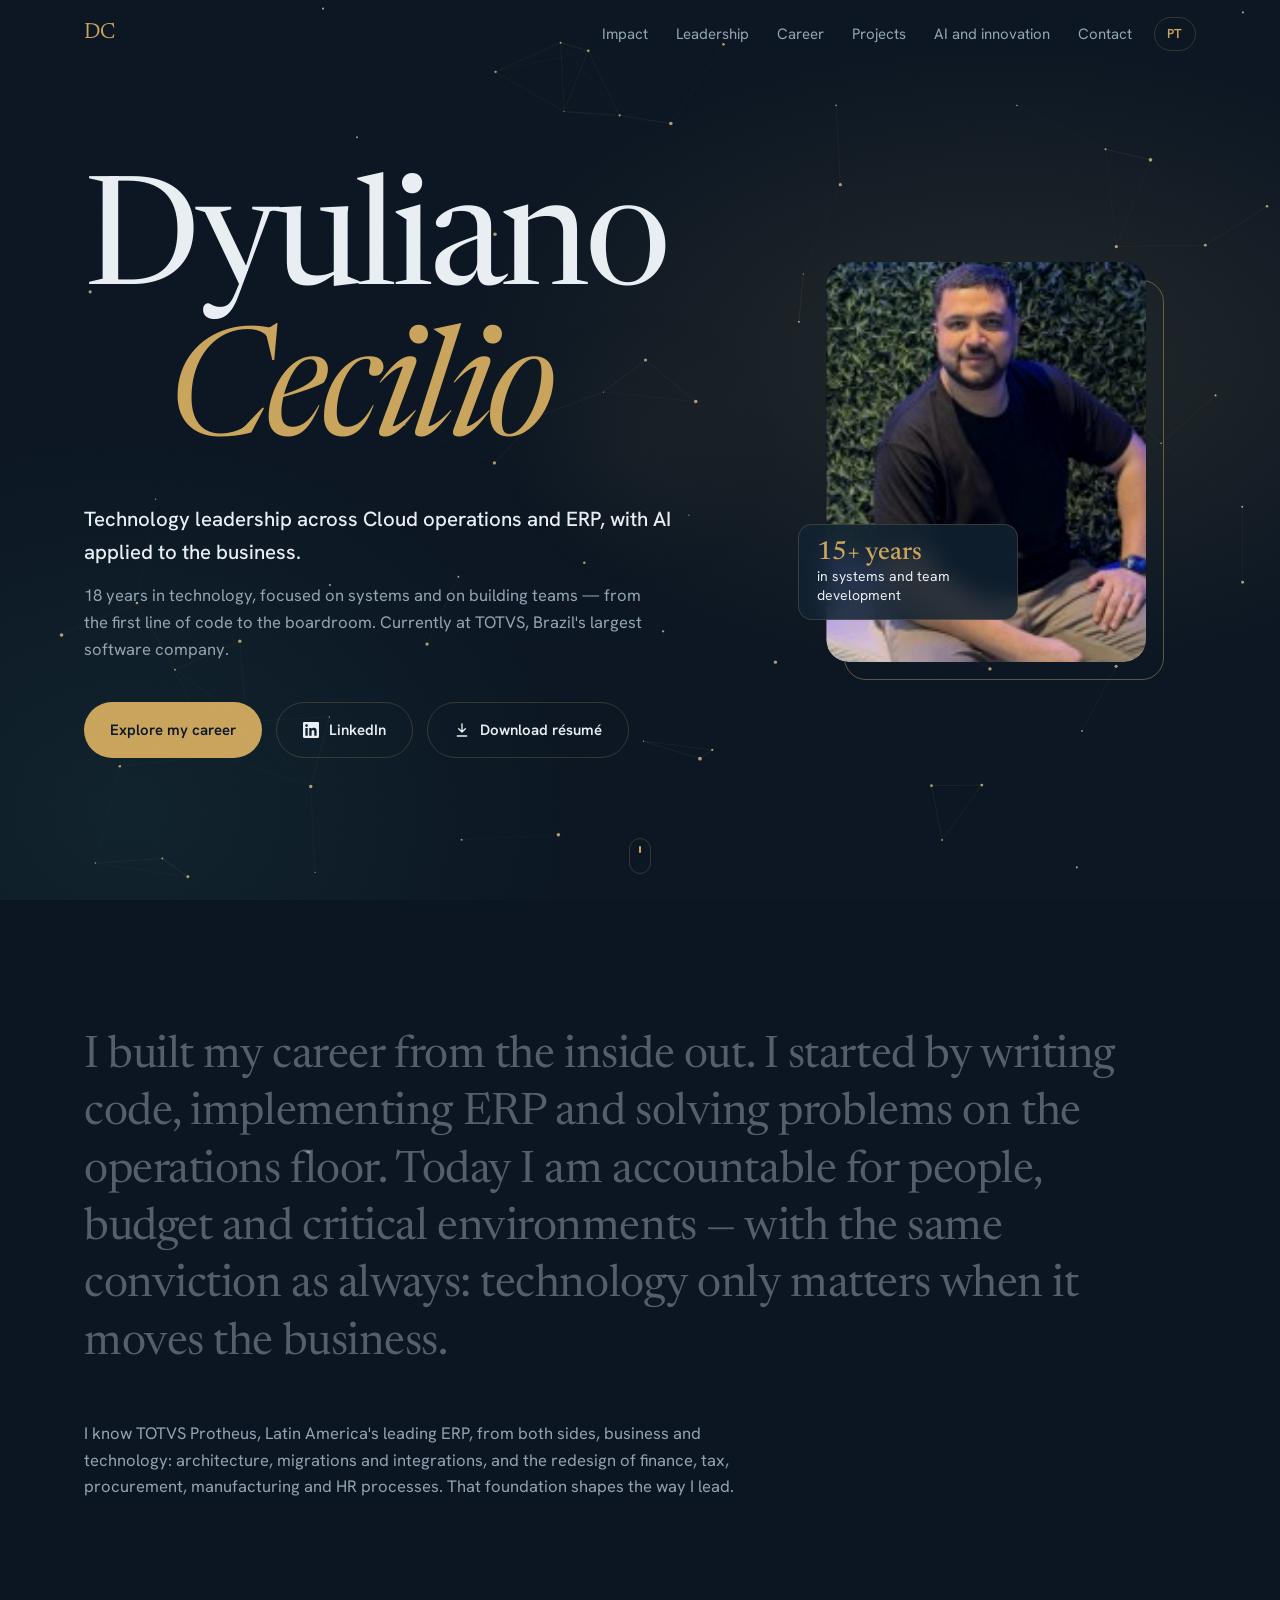
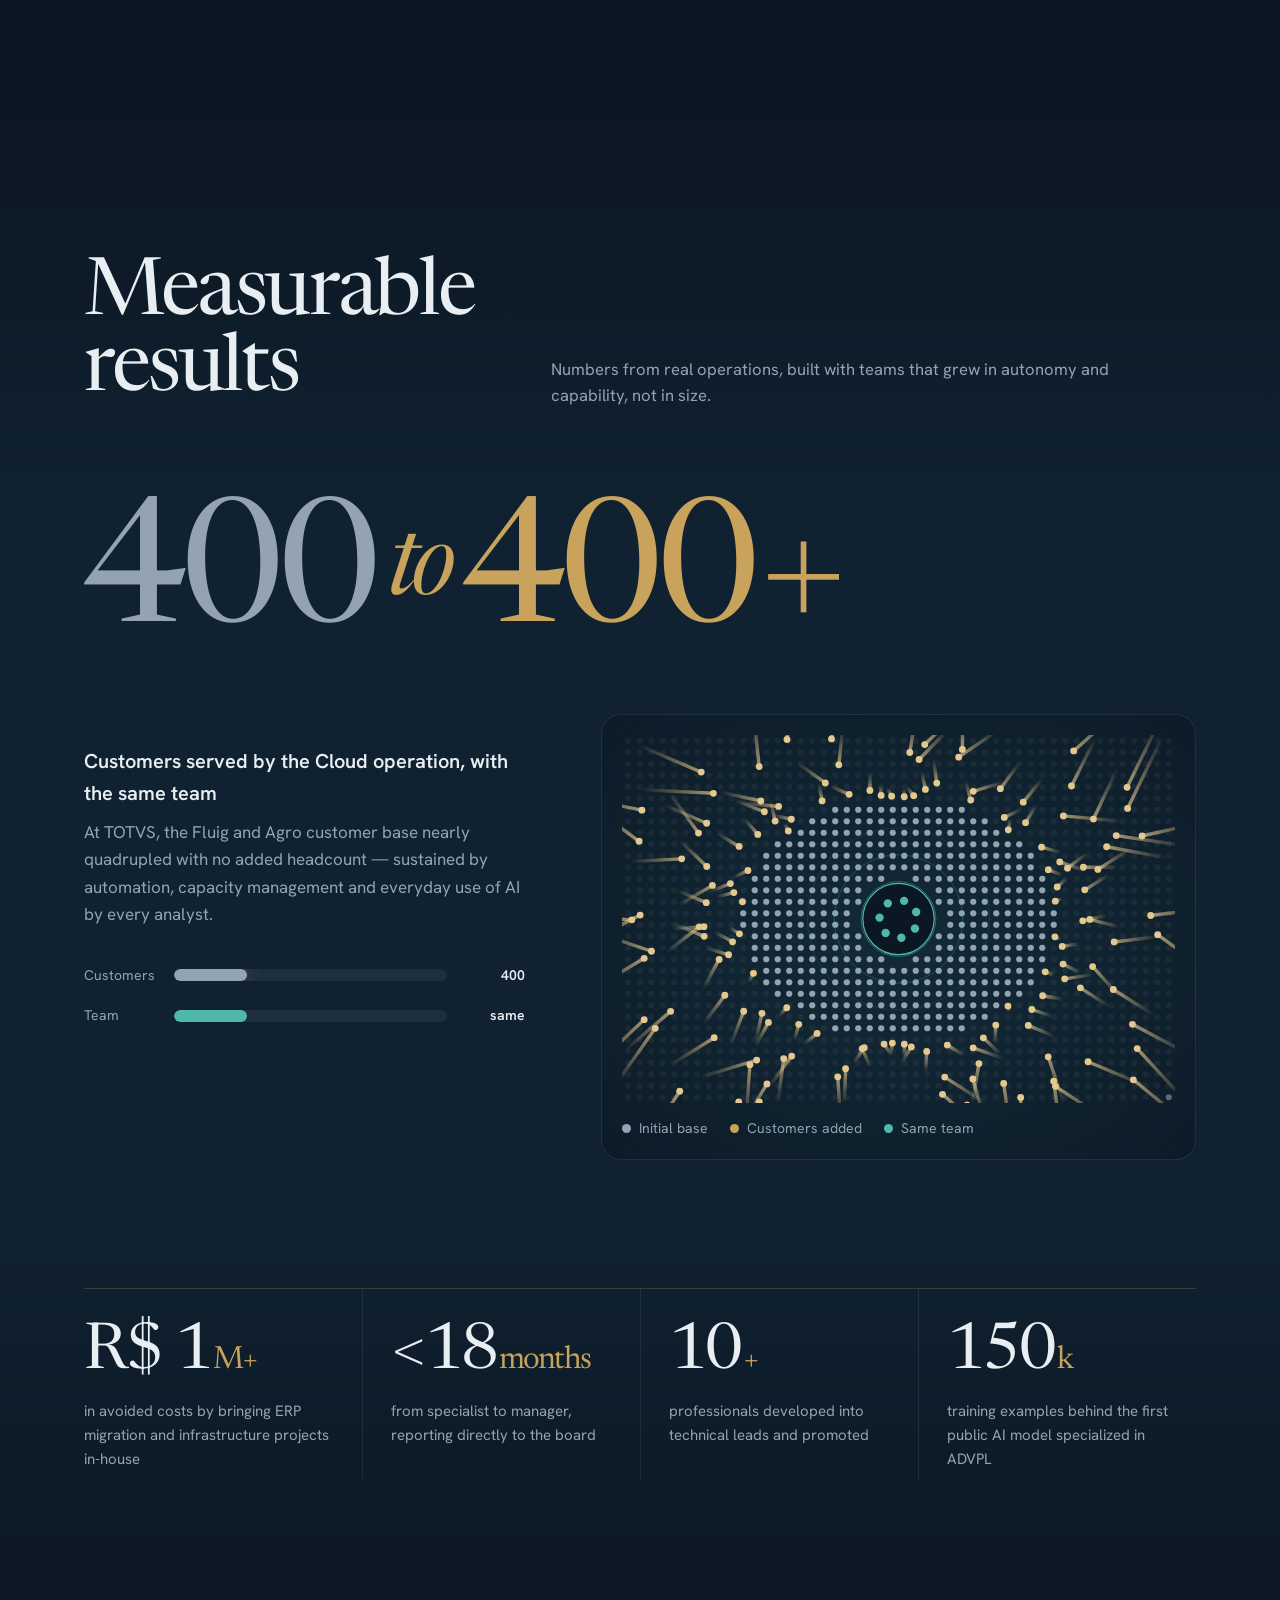
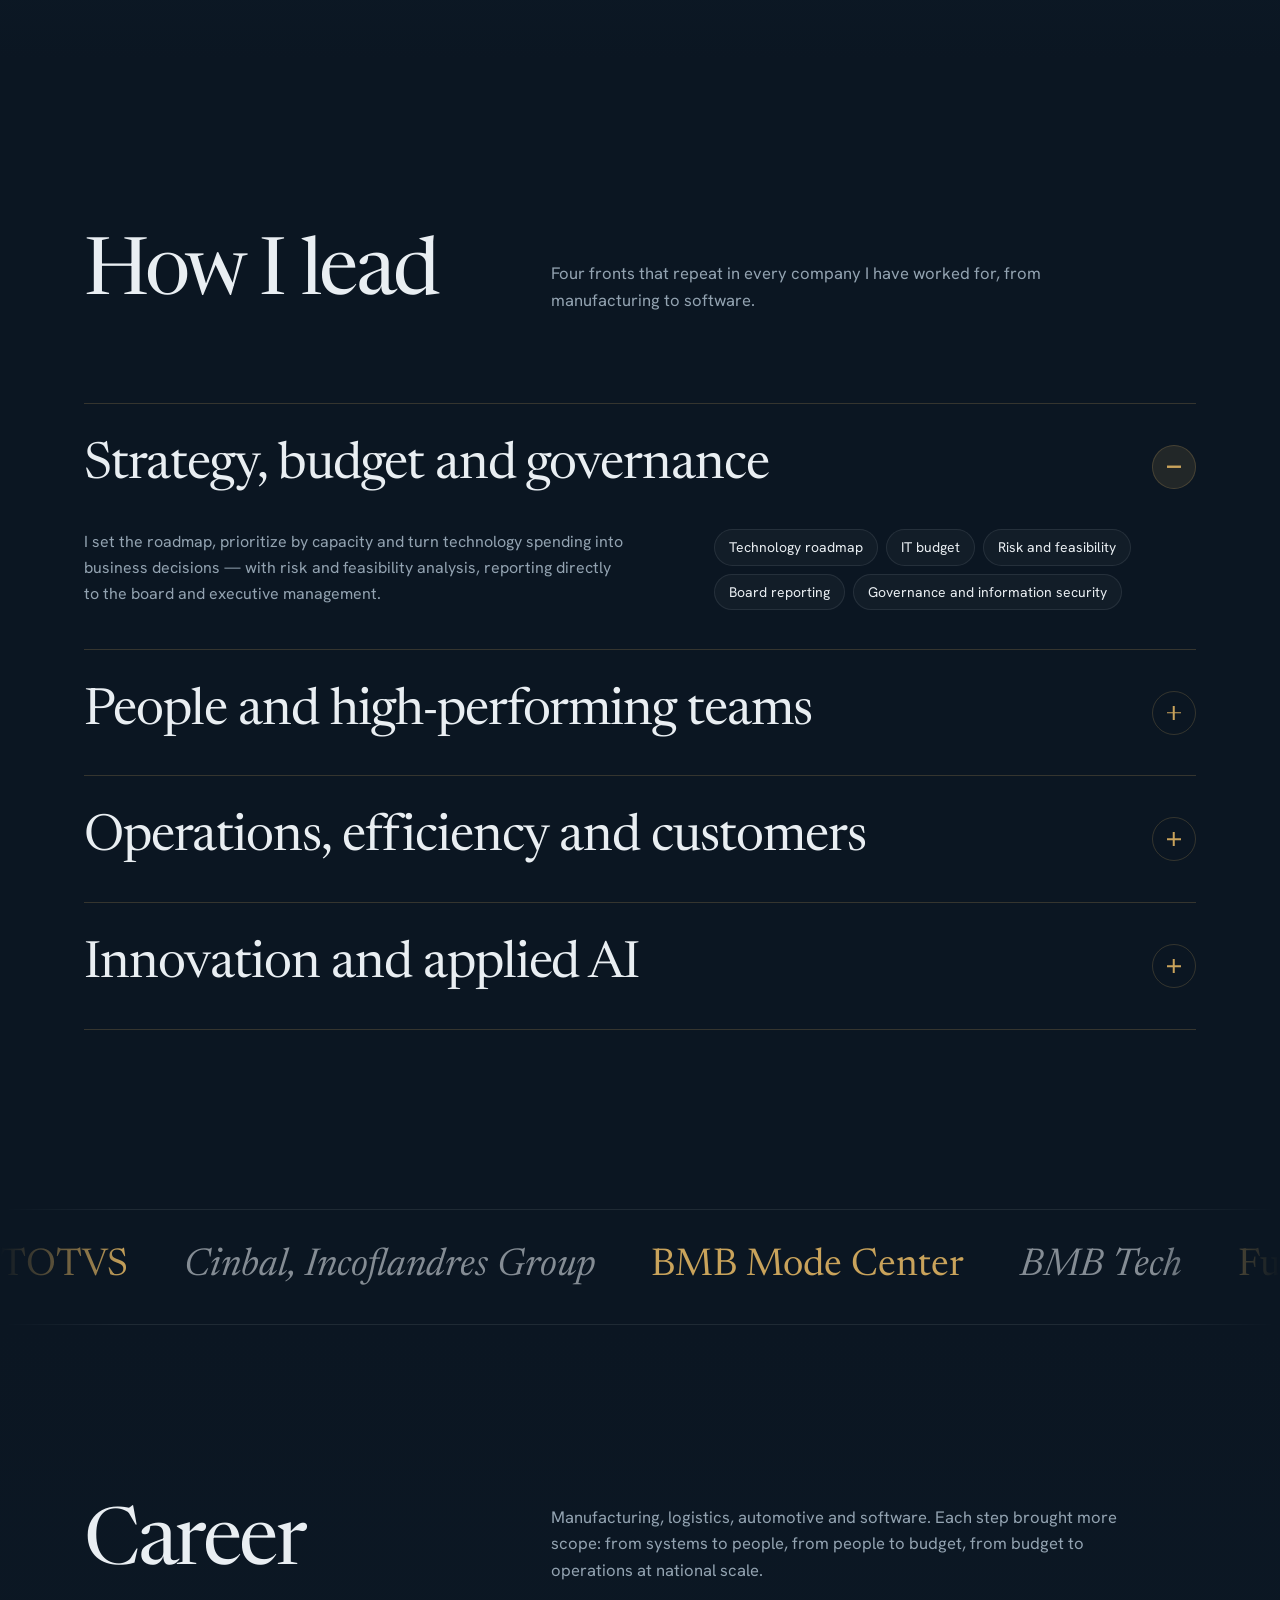
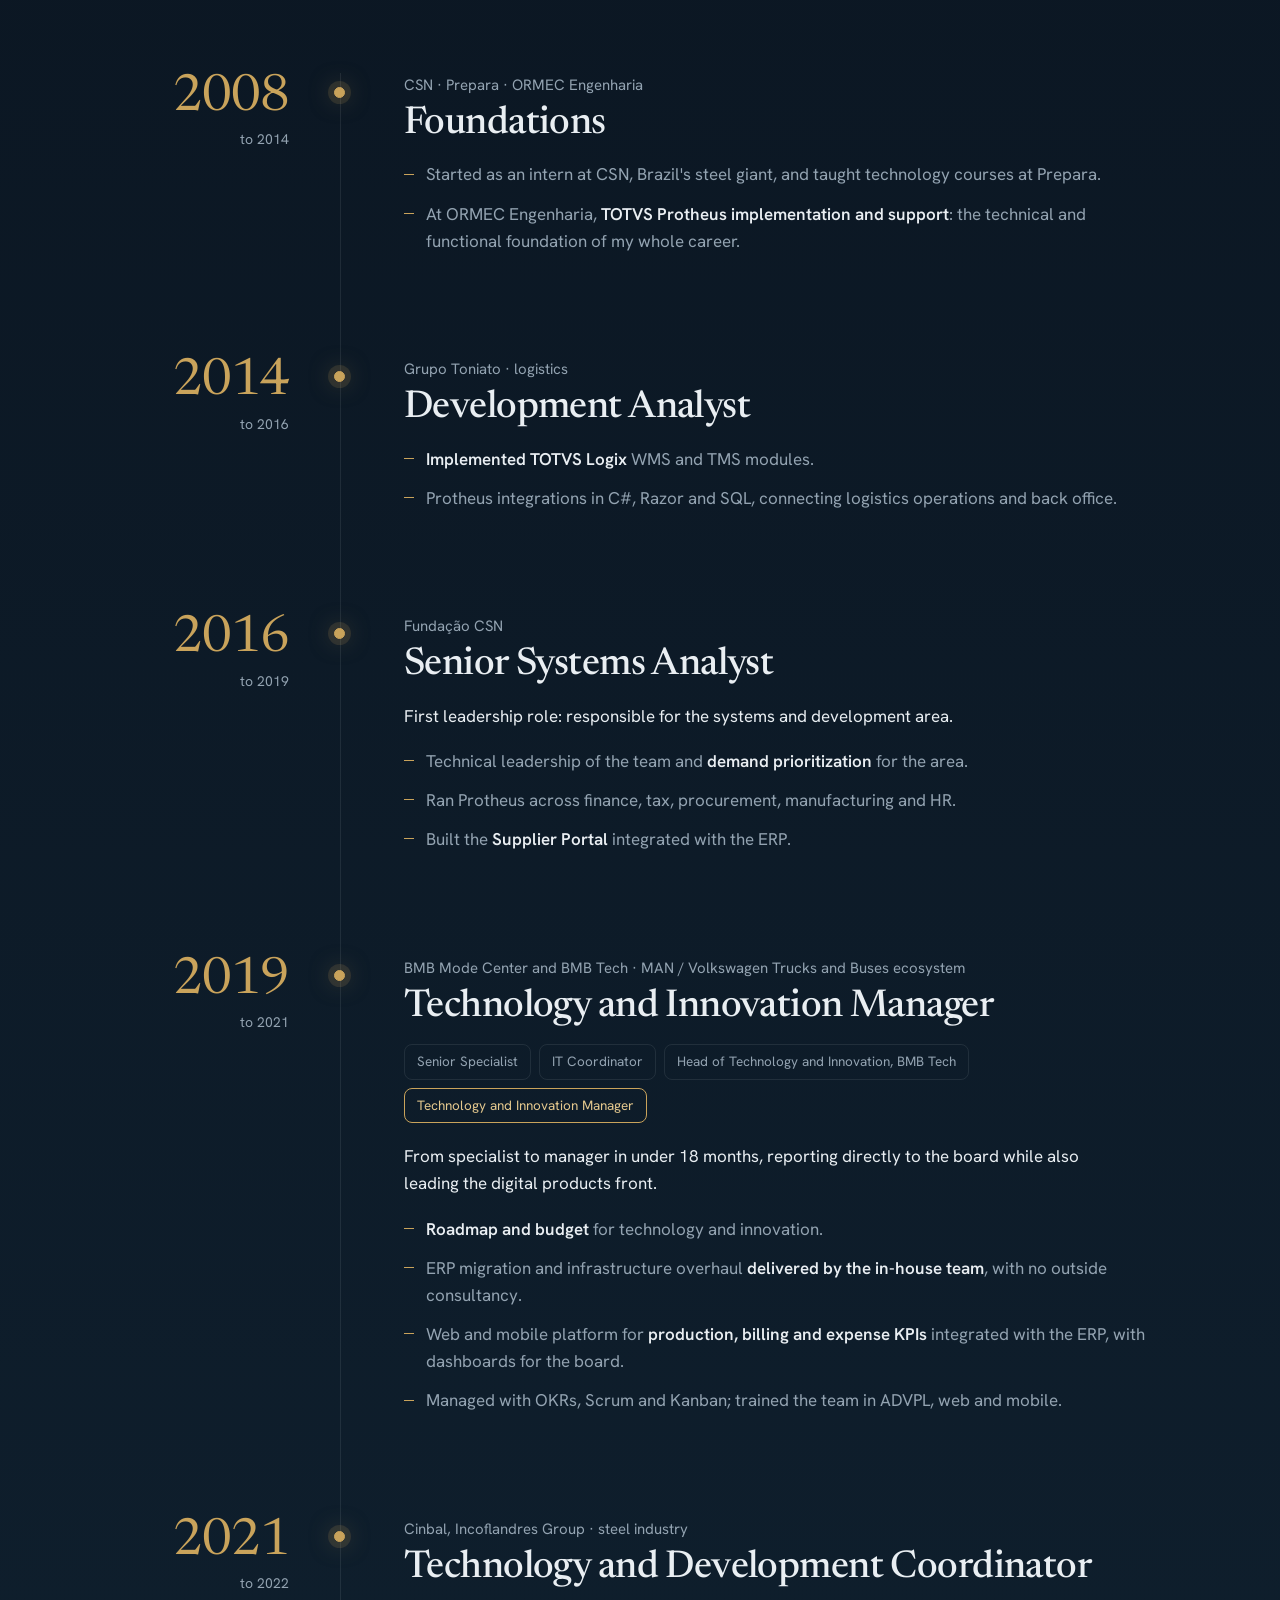
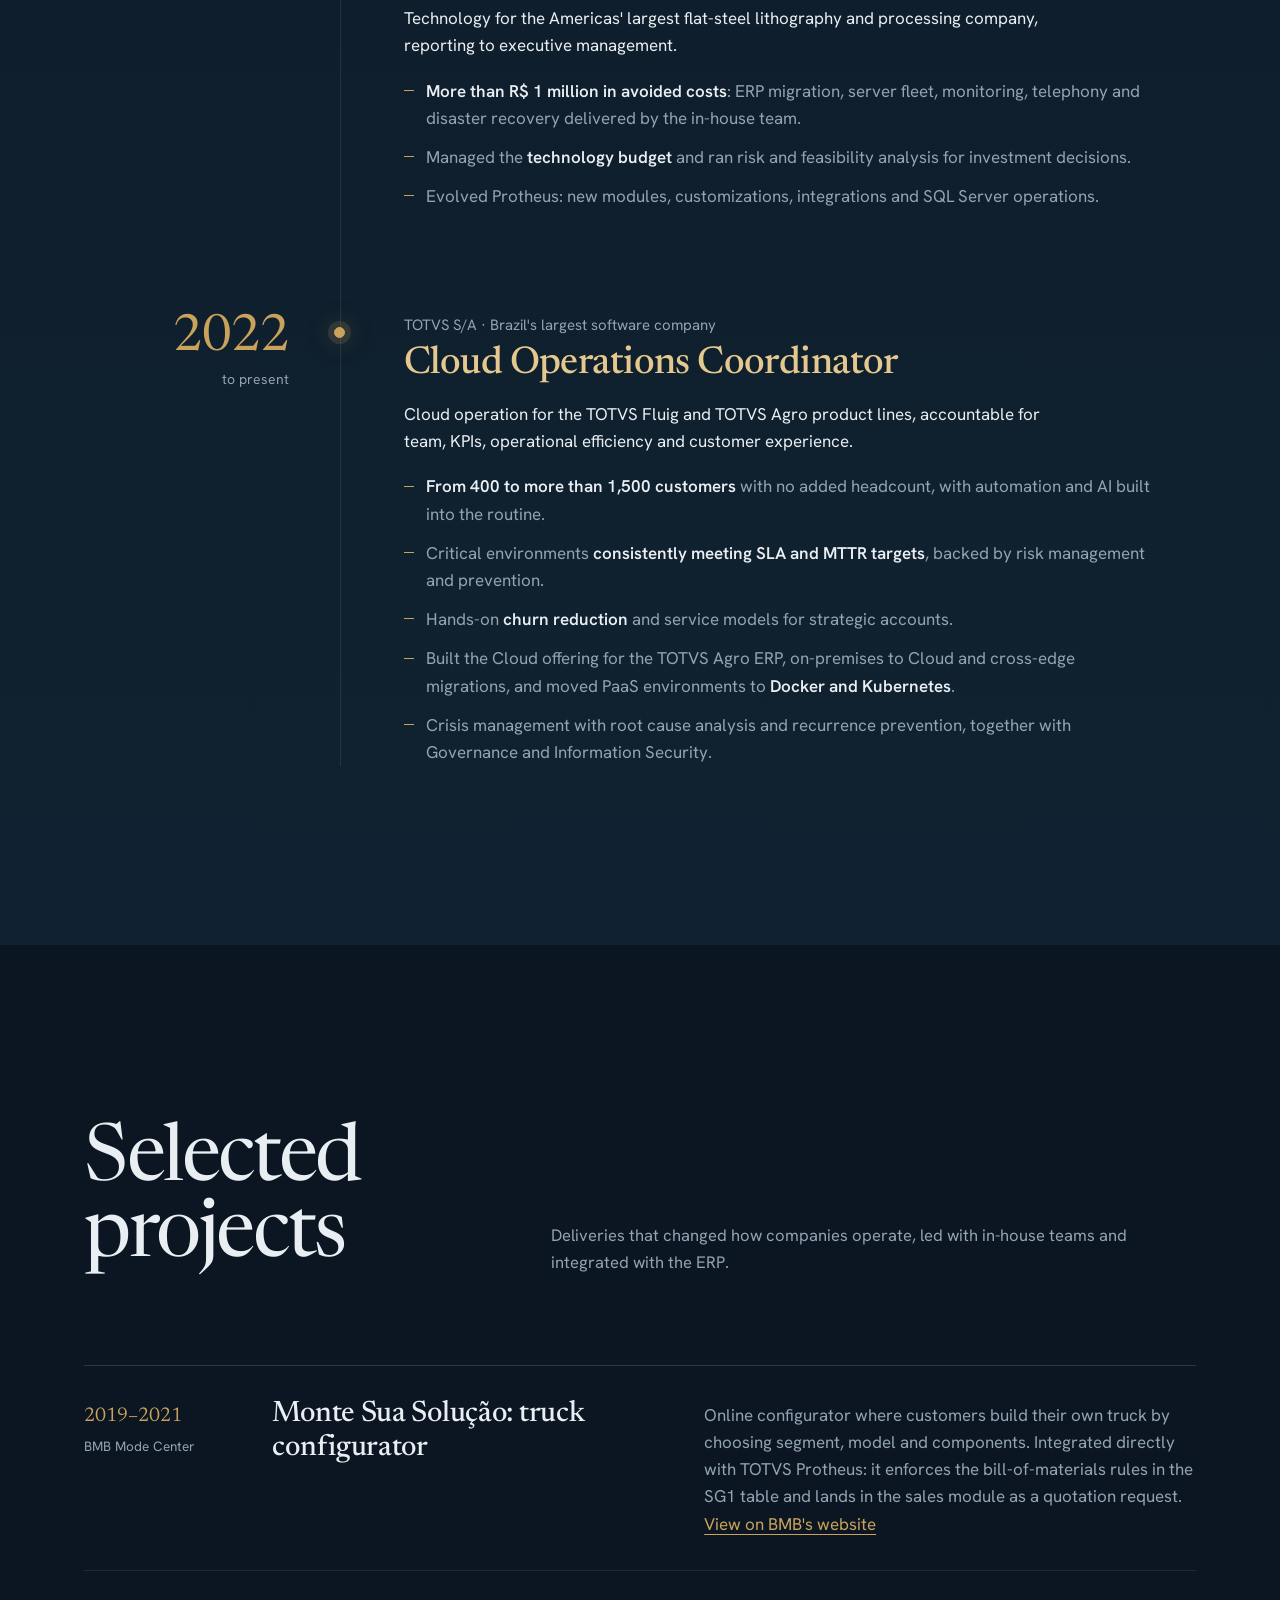
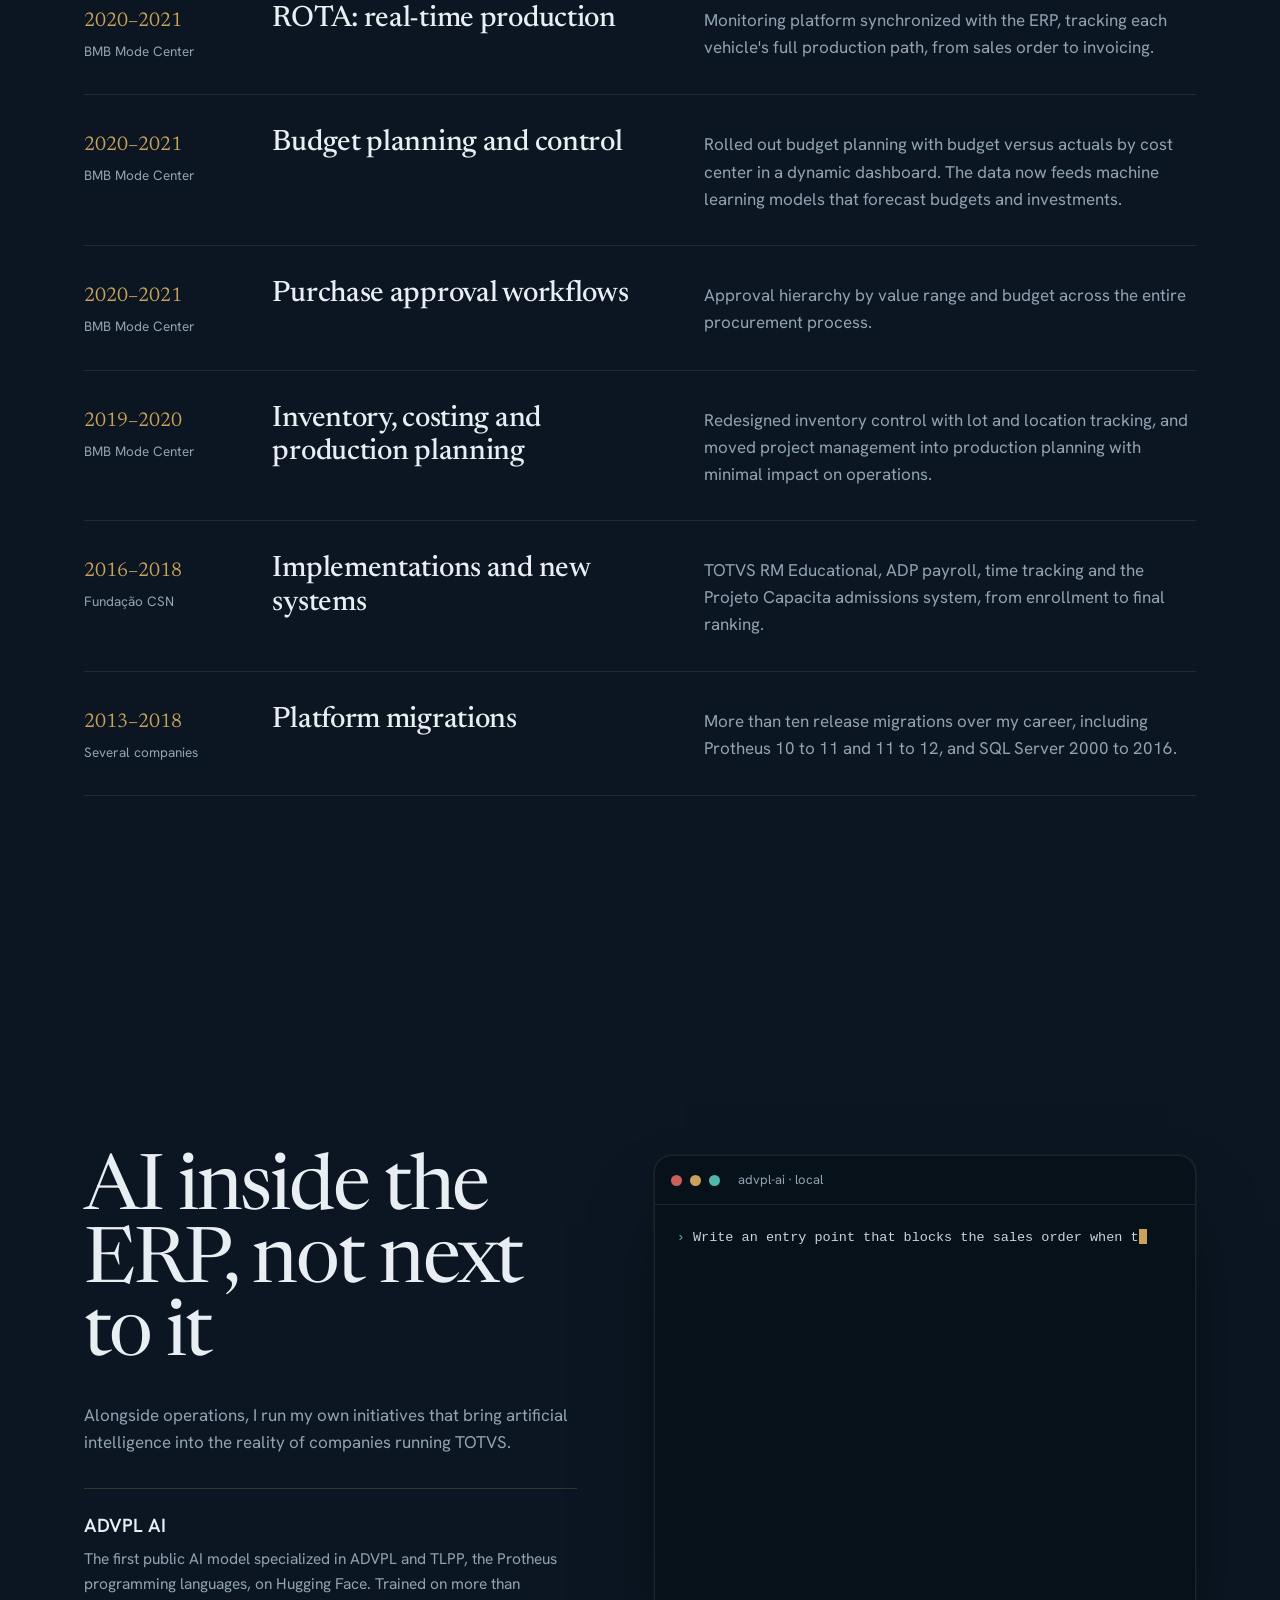
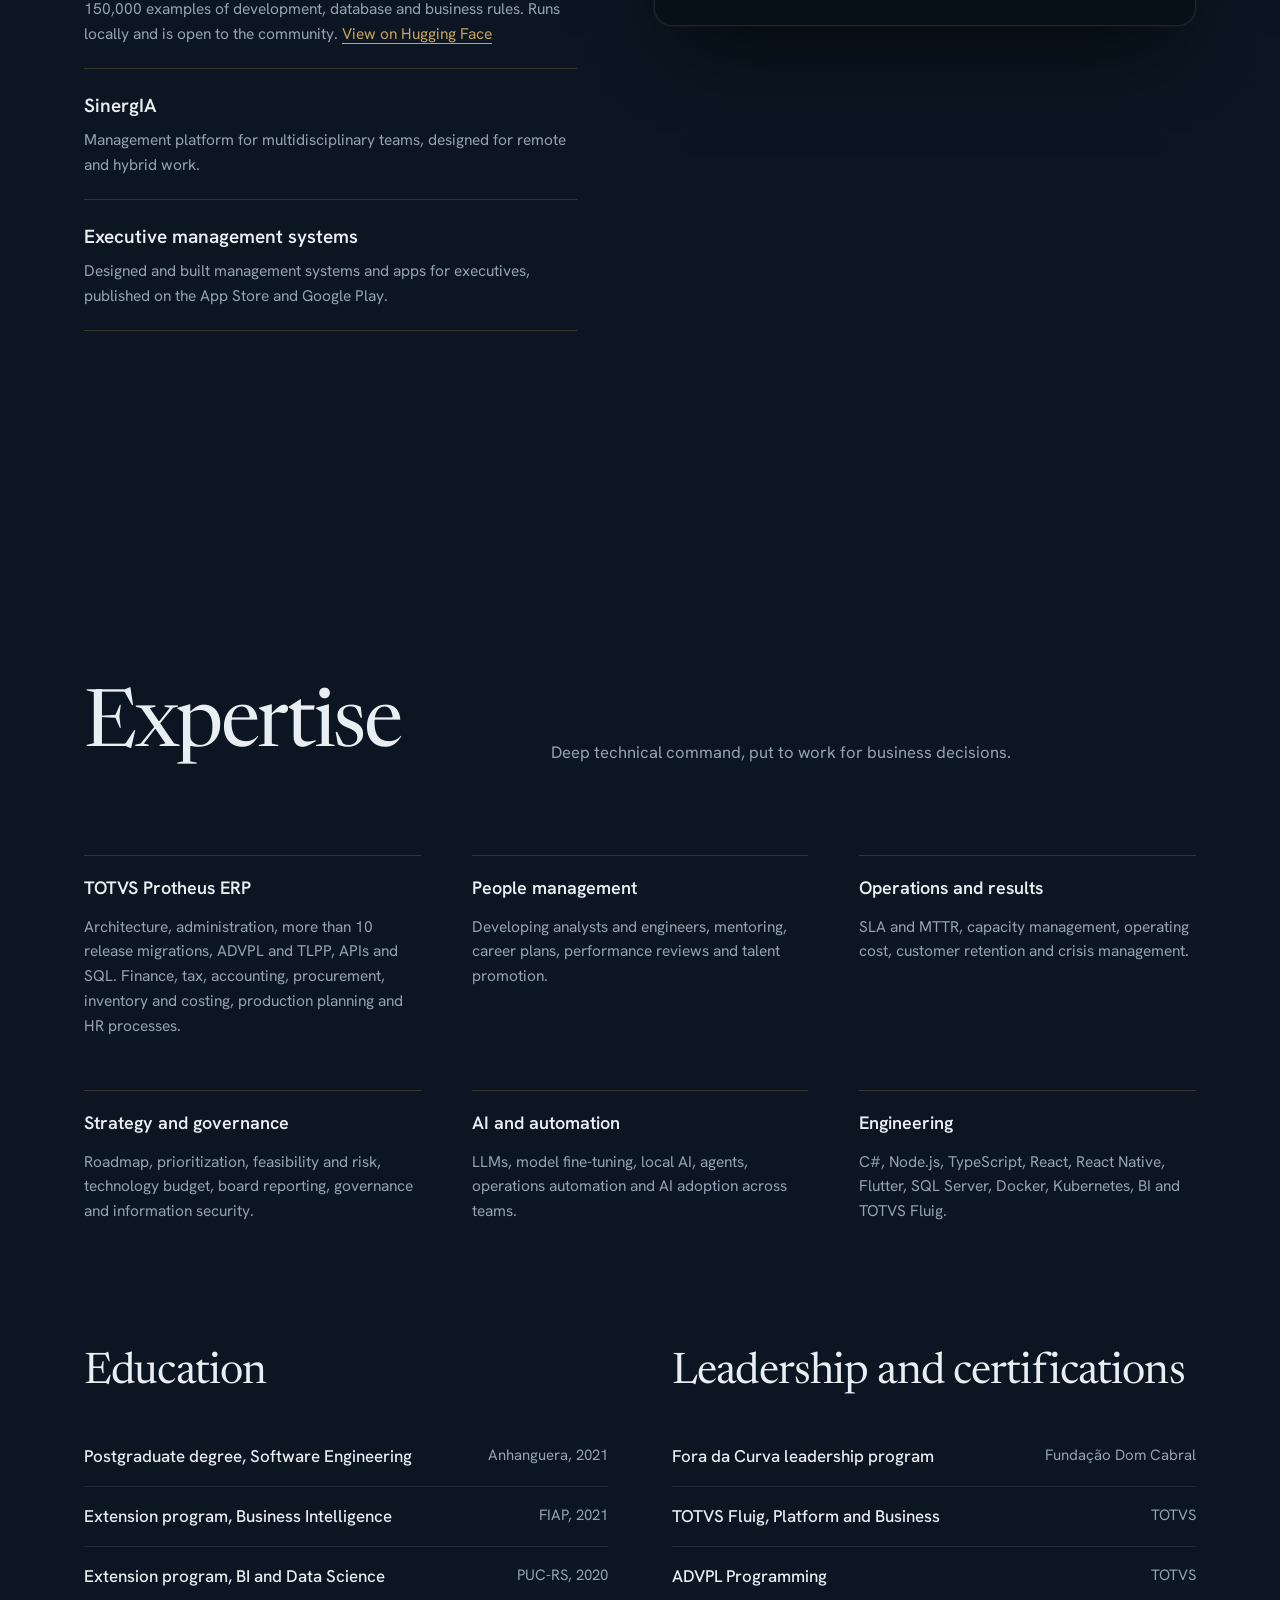
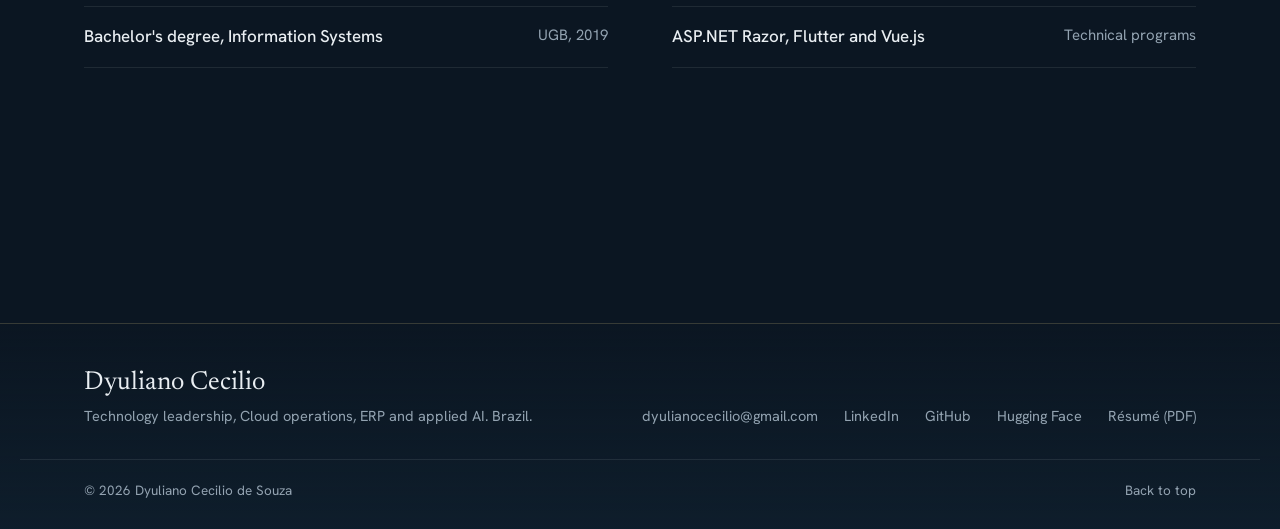
==== commit 9397b167: "Case Monte Sua Solução (configurador de caminhões integrado ao Protheus) no site e nos currículos Co" ====
--- a/en/index.html
+++ b/en/index.html
@@ -298,6 +298,8 @@
 .prj .when small{display:block;font-family:var(--sans);font-size:13.5px;color:var(--muted);margin-top:4px;white-space:normal}
 .prj h3{font-family:var(--serif);font-weight:500;font-size:clamp(22px,2.3vw,30px);line-height:1.15;letter-spacing:-.01em;margin:0;transition:color .4s,transform .6s var(--ease)}
 .prj p{margin:0;color:var(--muted)}
+.prj p a{color:var(--brass);text-underline-offset:4px;text-decoration-thickness:1px}
+.prj p a:hover{color:var(--brass-hi)}
 .prj:hover h3{color:var(--brass-hi);transform:translateX(8px)}
 @media (max-width:860px){.prj{grid-template-columns:1fr;gap:8px}.prj .when small{display:inline;margin-left:10px}}
 
@@ -605,6 +607,7 @@
       <p>Deliveries that changed how companies operate, led with in-house teams and integrated with the ERP.</p>
     </div>
     <div class="proj-list">
+      <article class="prj reveal"><div class="when">2019–2021<small>BMB Mode Center</small></div><h3>Monte Sua Solução: truck configurator</h3><p>Online configurator where customers build their own truck by choosing segment, model and components. Integrated directly with TOTVS Protheus: it enforces the bill-of-materials rules in the SG1 table and lands in the sales module as a quotation request. <a href="https://www.modecenter.com.br/solucao" target="_blank" rel="noopener">View on BMB's website</a></p></article>
       <article class="prj reveal"><div class="when">2020–2021<small>BMB Mode Center</small></div><h3>ROTA: real-time production</h3><p>Monitoring platform synchronized with the ERP, tracking each vehicle's full production path, from sales order to invoicing.</p></article>
       <article class="prj reveal"><div class="when">2020–2021<small>BMB Mode Center</small></div><h3>Budget planning and control</h3><p>Rolled out budget planning with budget versus actuals by cost center in a dynamic dashboard. The data now feeds machine learning models that forecast budgets and investments.</p></article>
       <article class="prj reveal"><div class="when">2020–2021<small>BMB Mode Center</small></div><h3>Purchase approval workflows</h3><p>Approval hierarchy by value range and budget across the entire procurement process.</p></article>
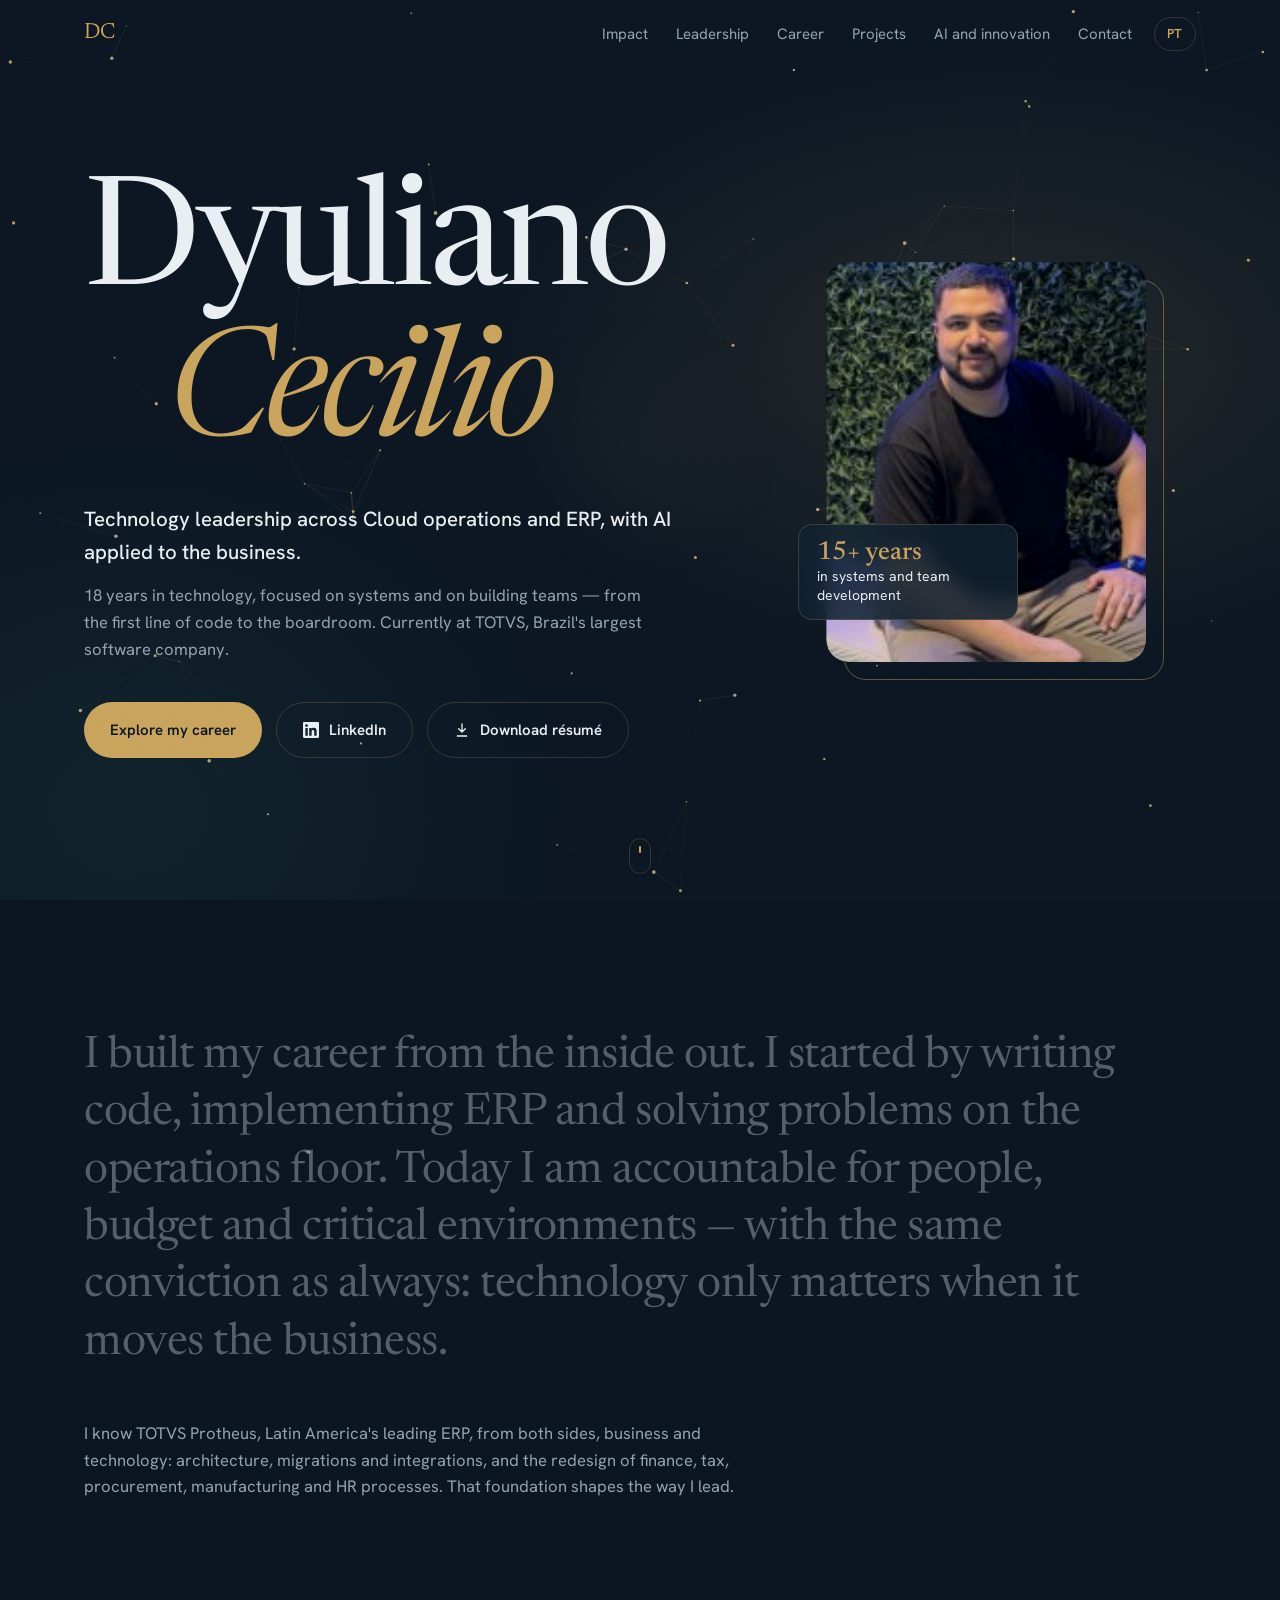
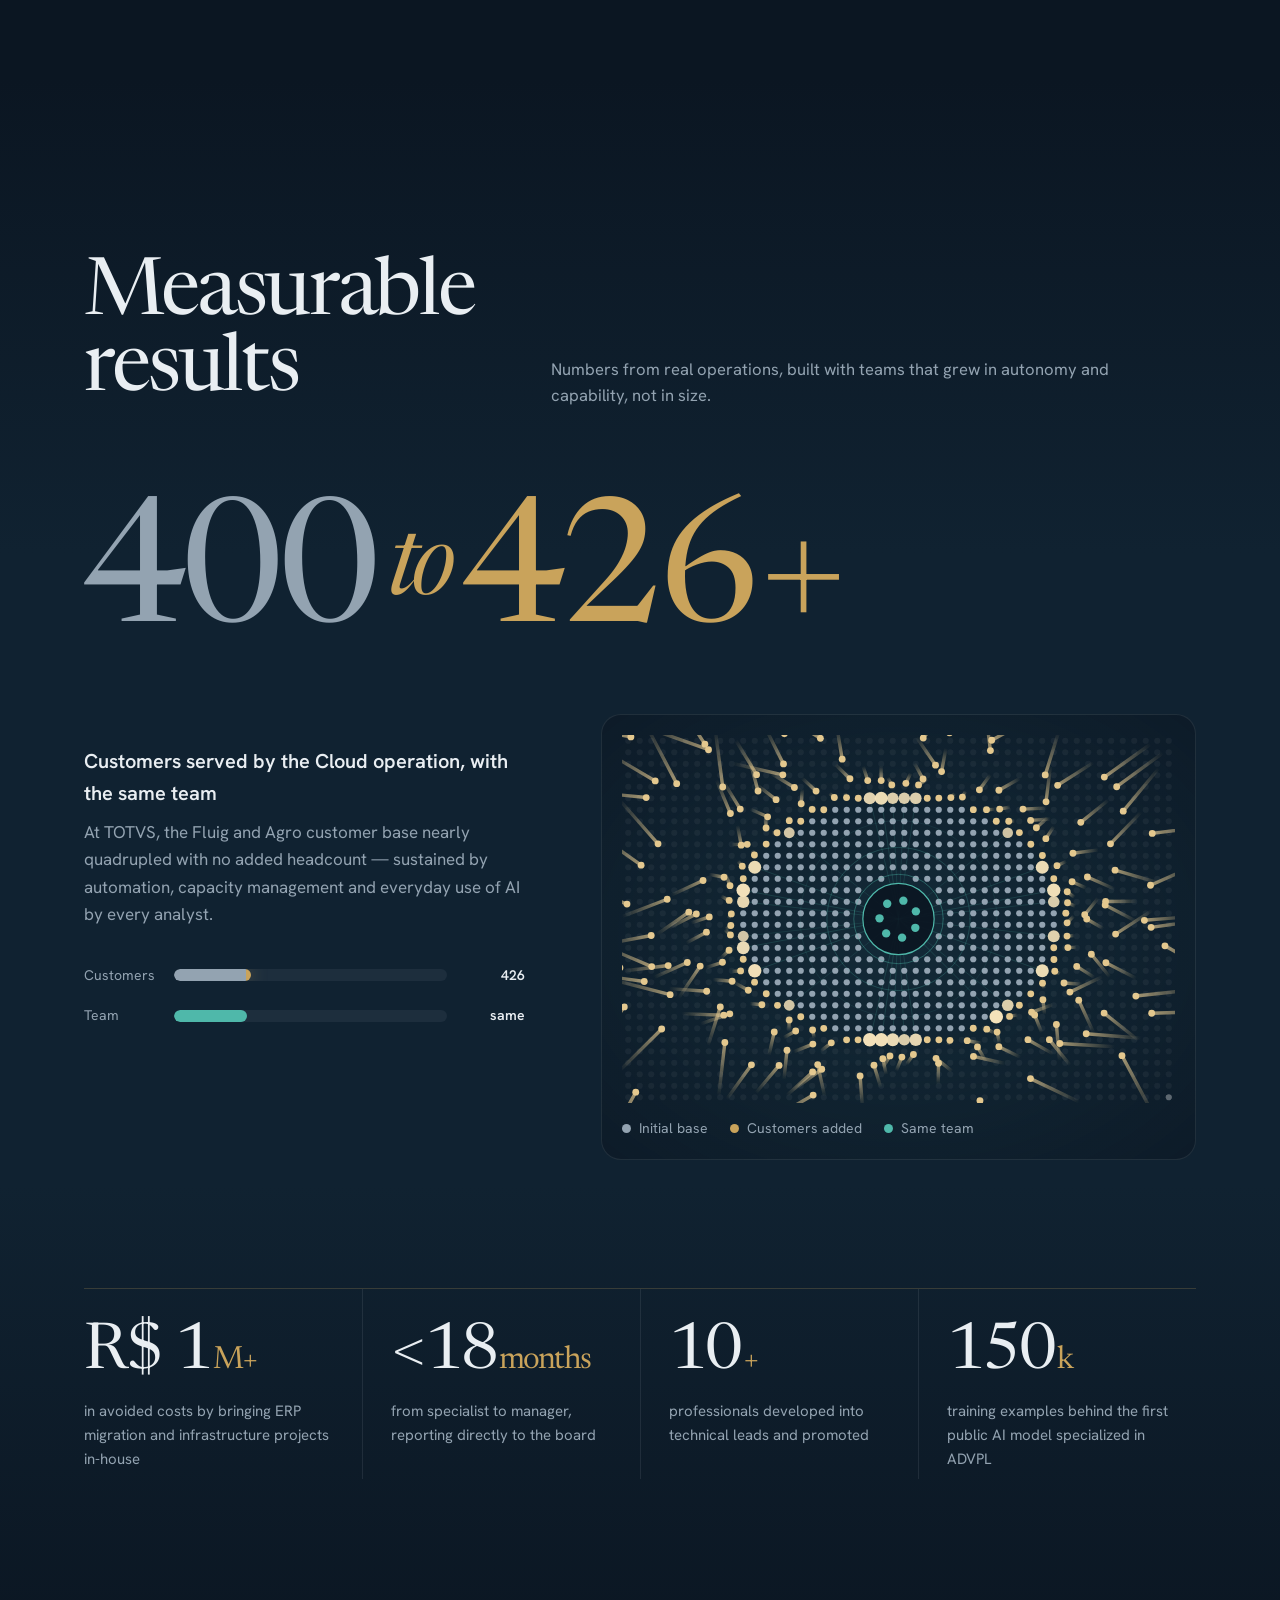
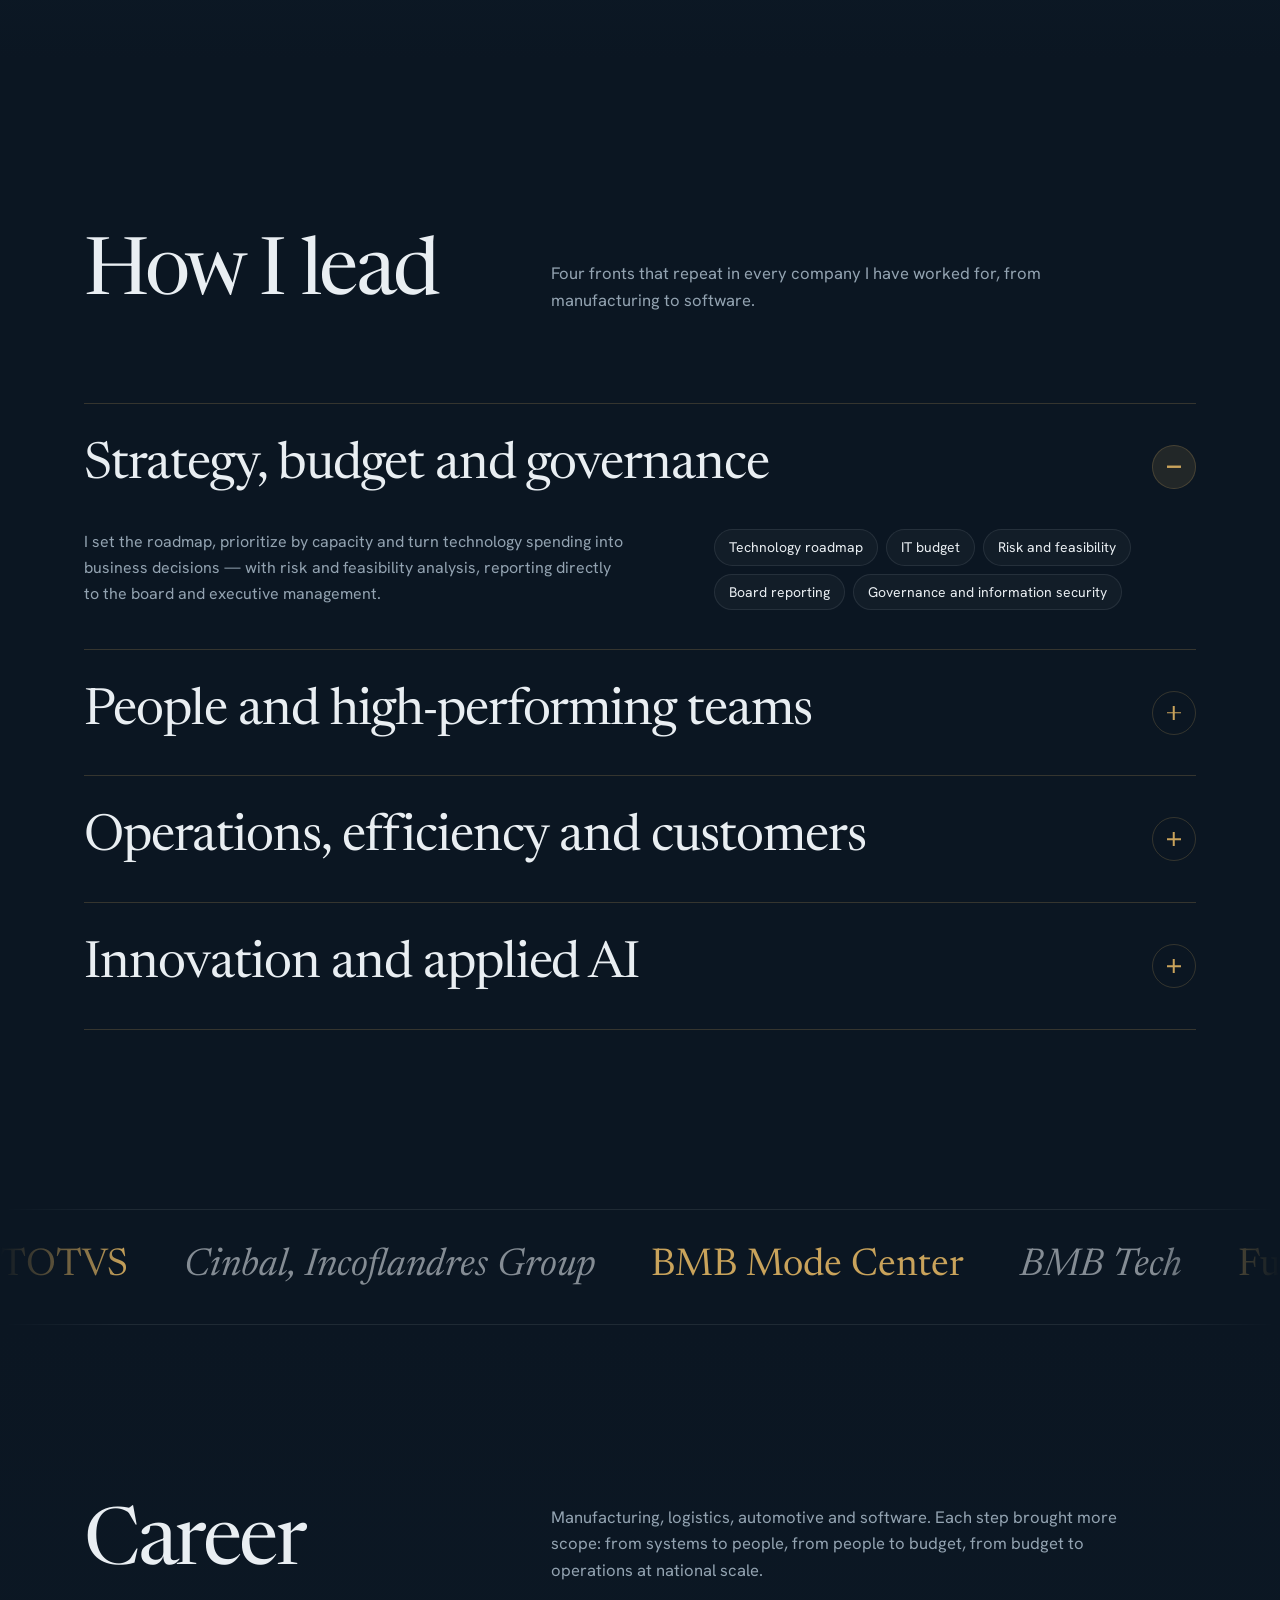
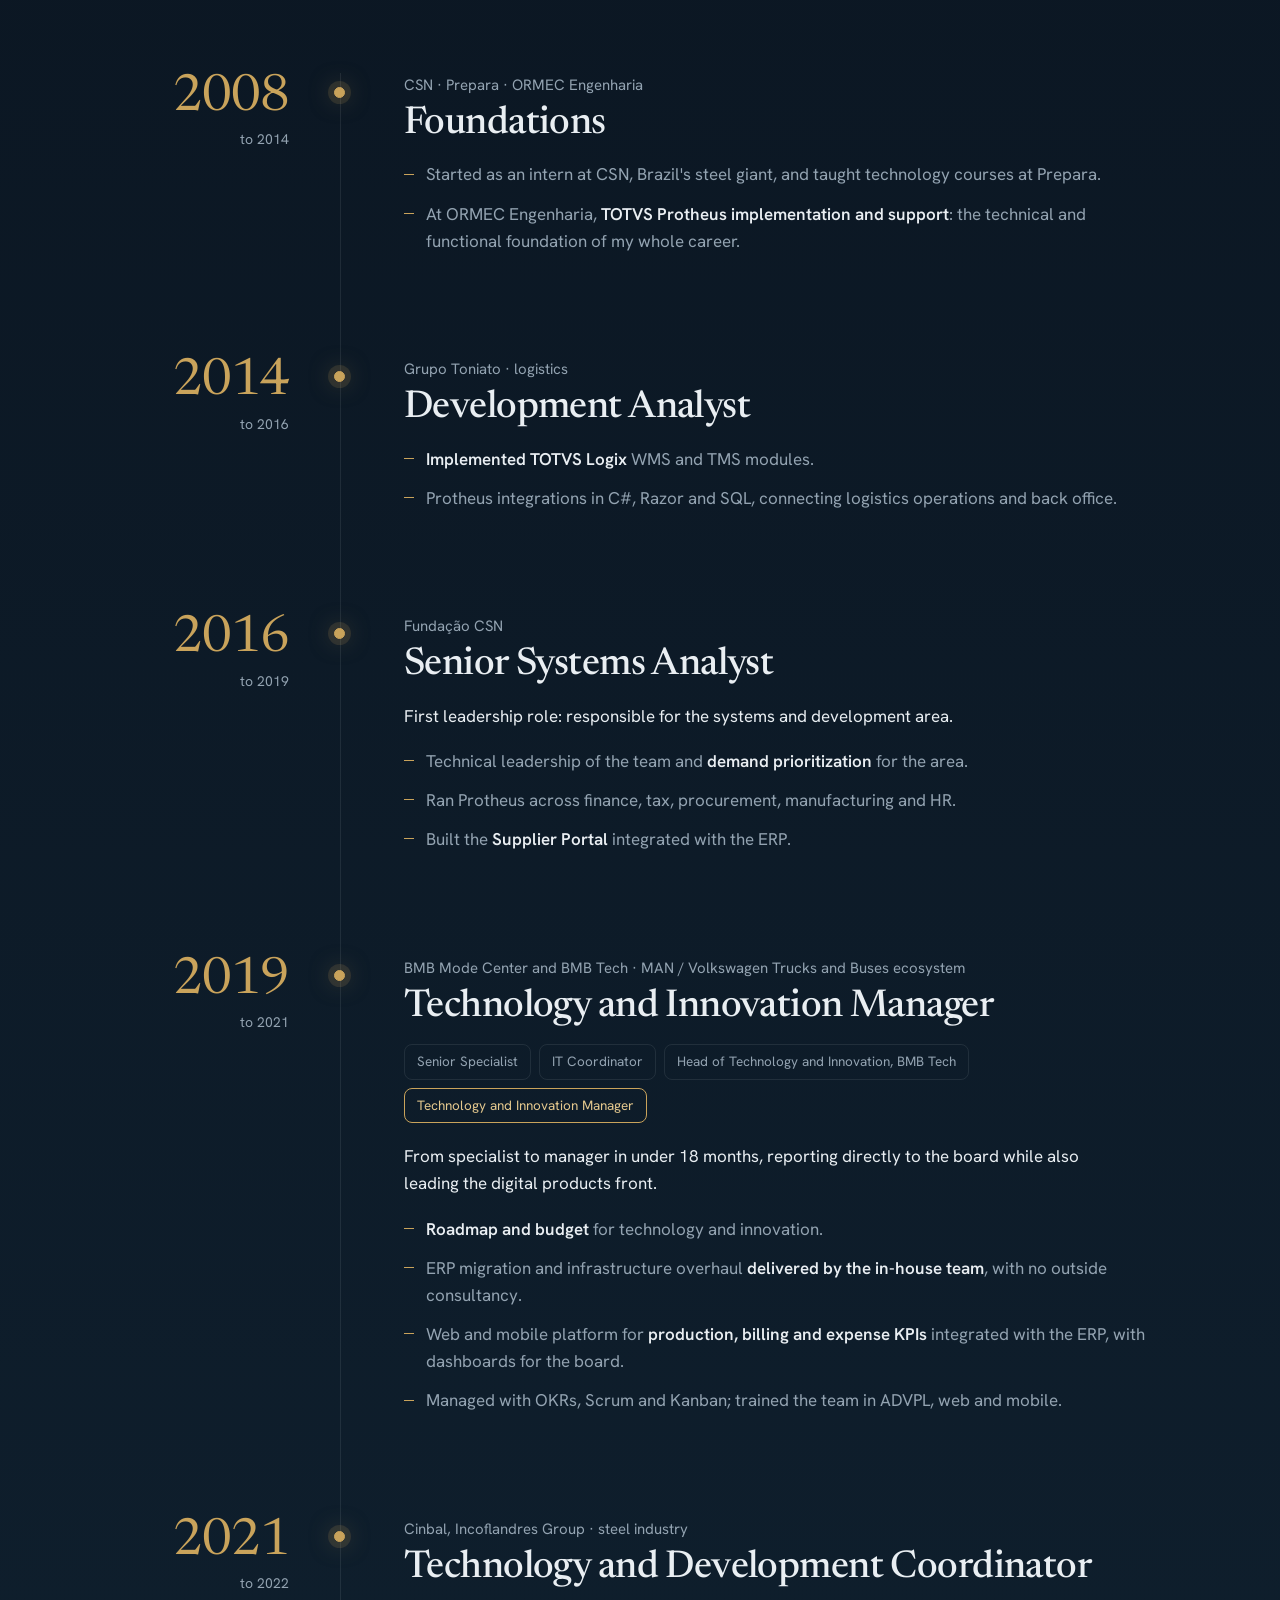
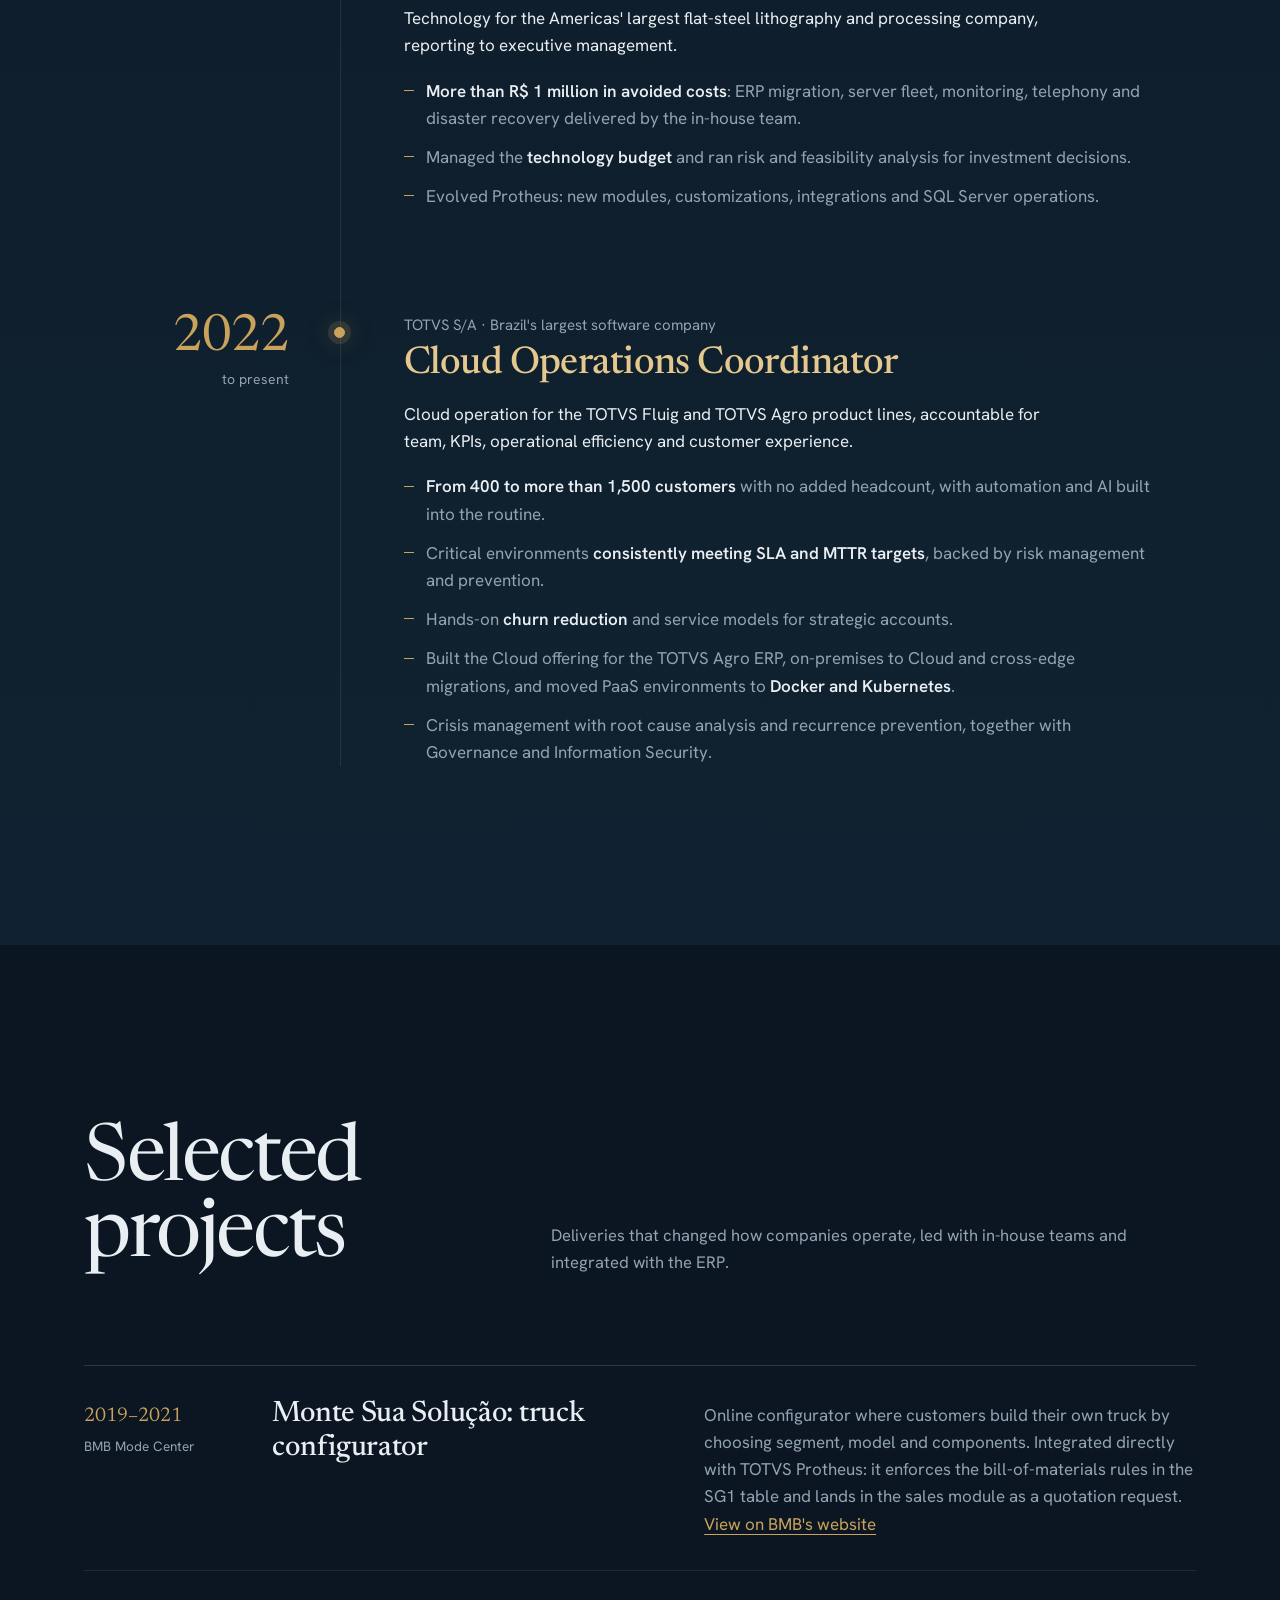
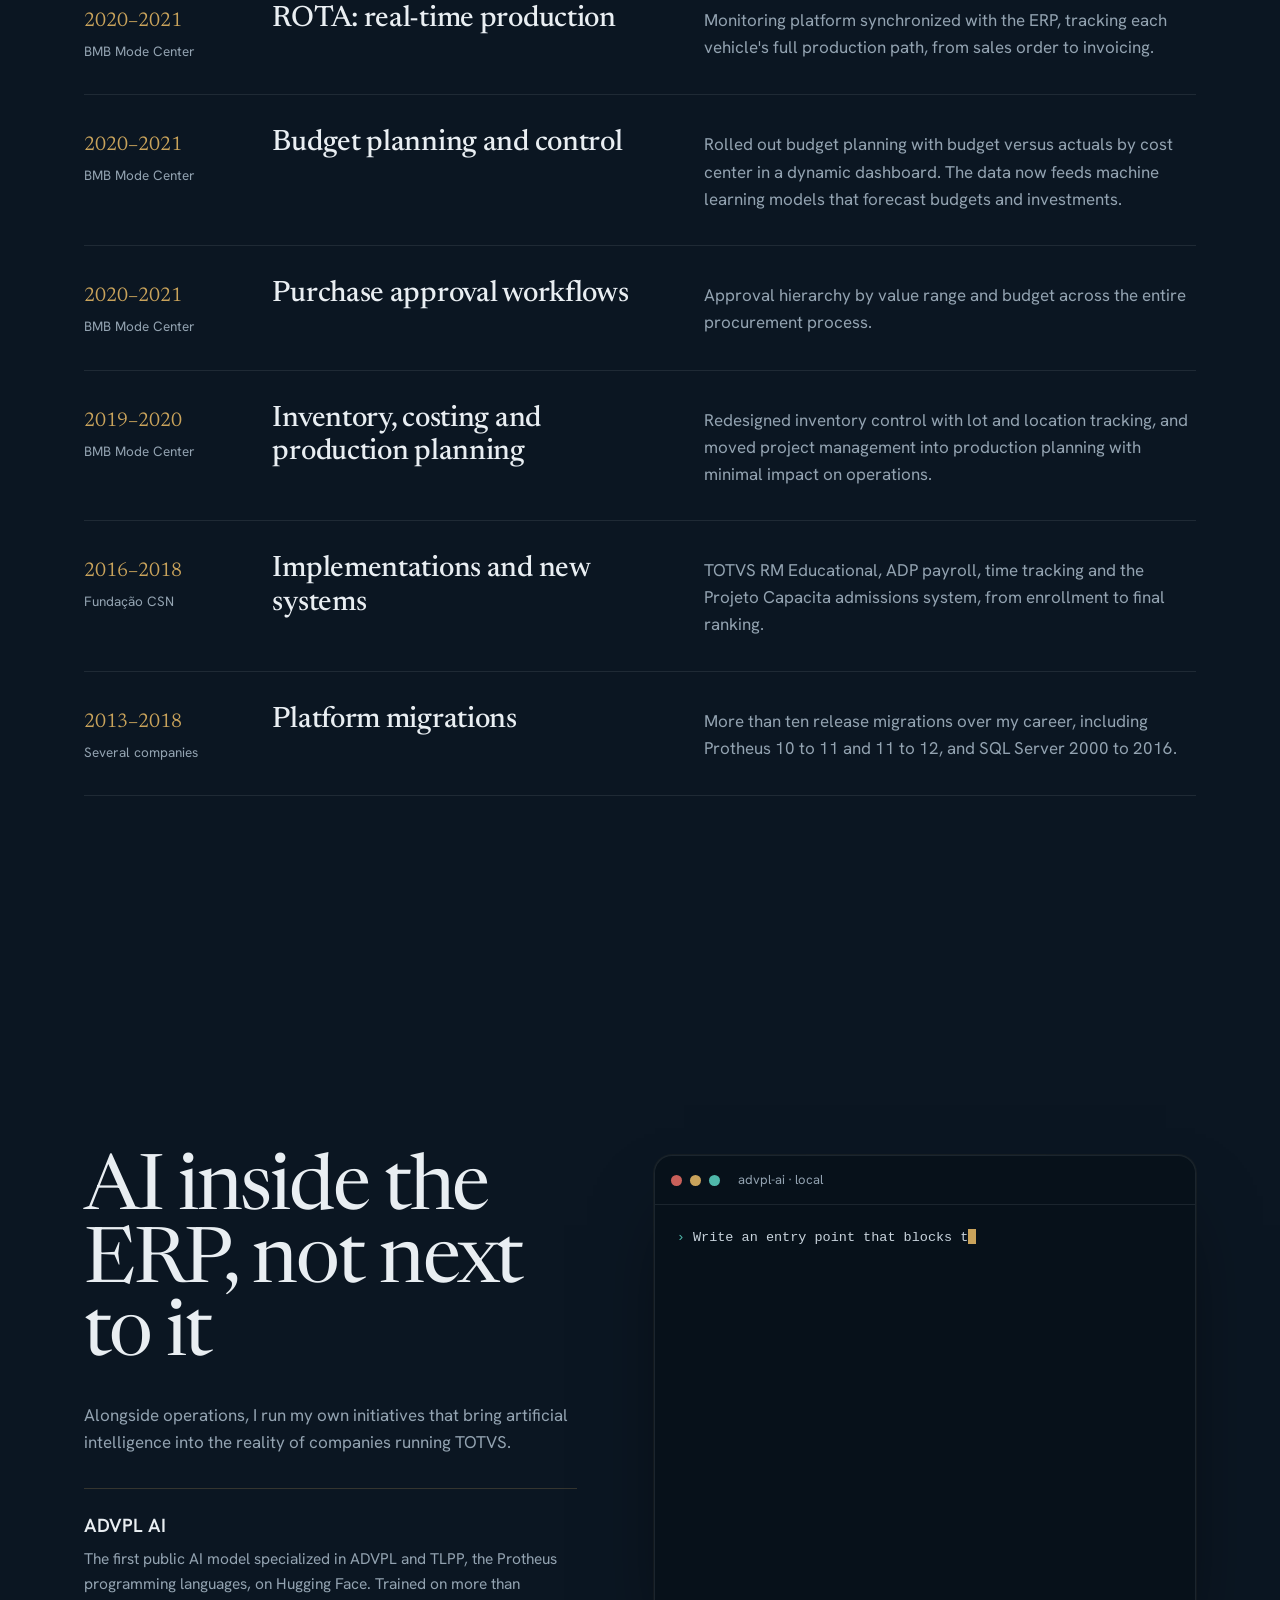
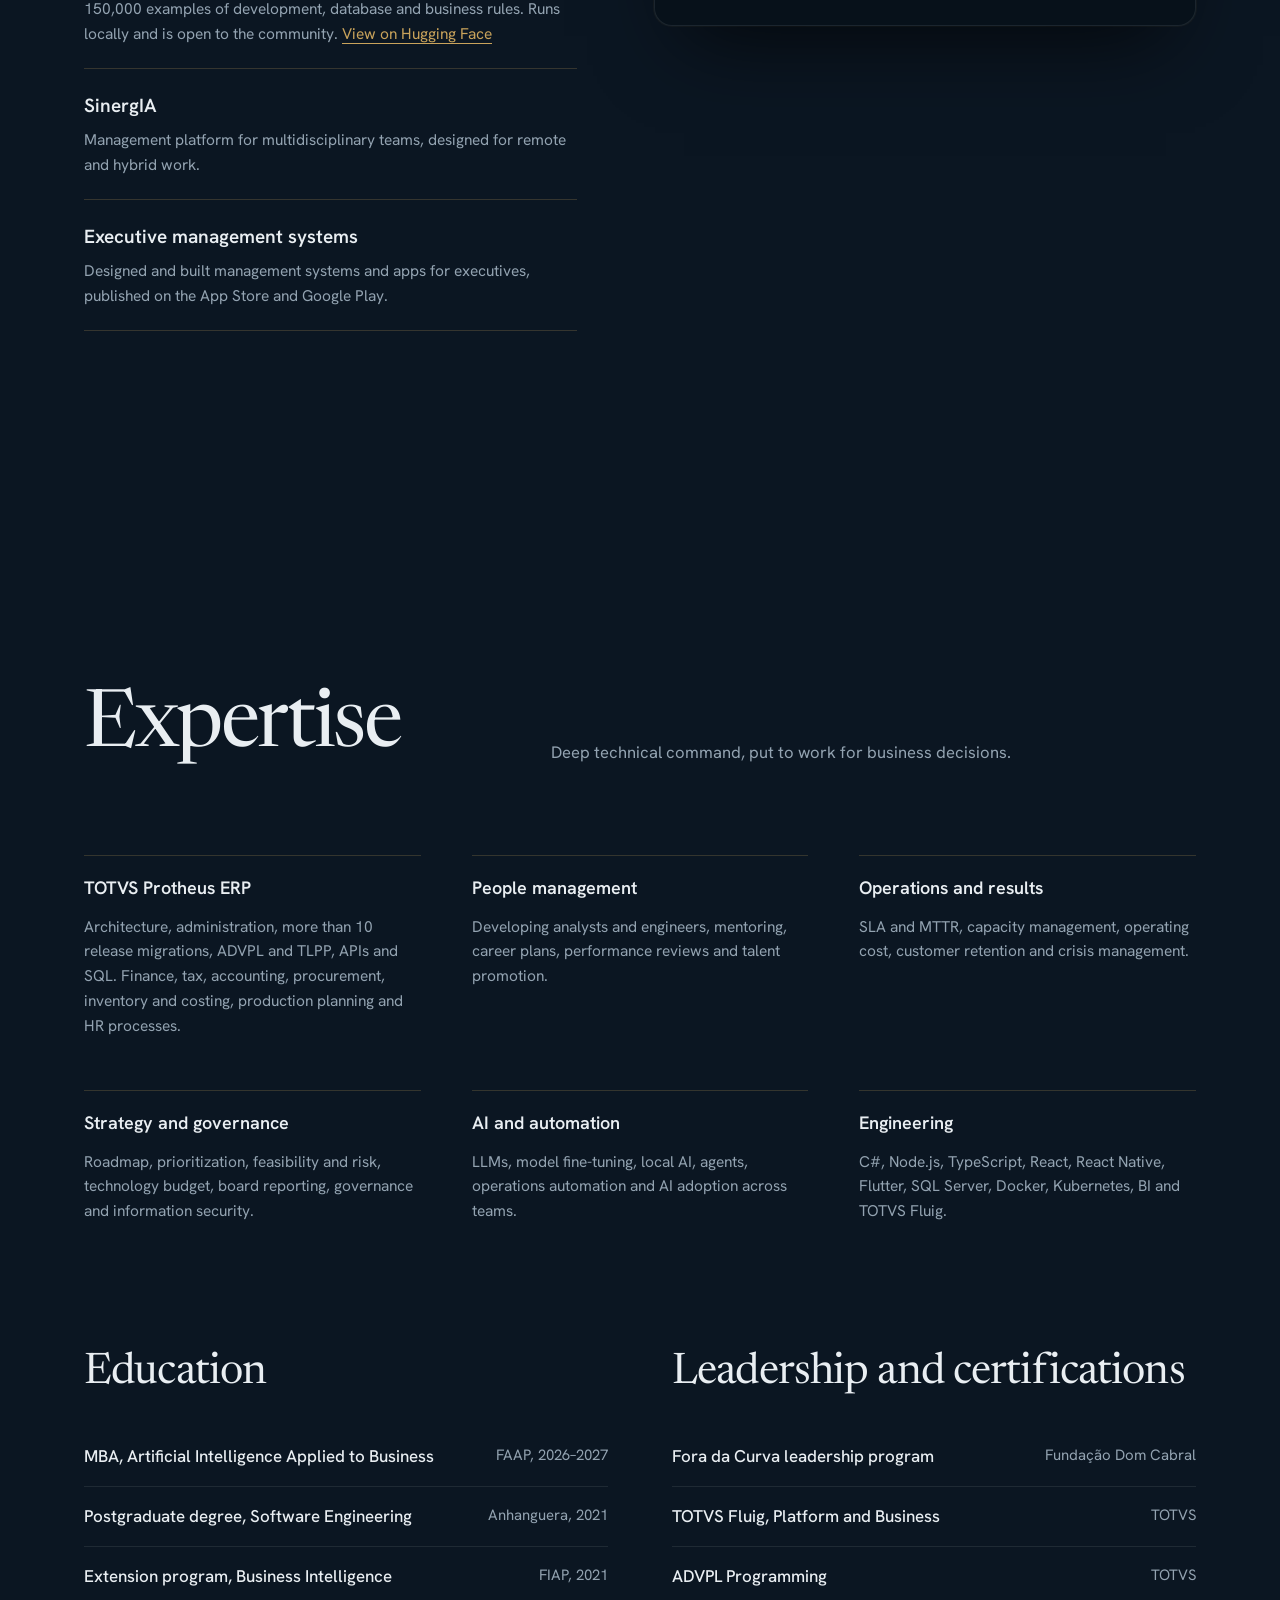
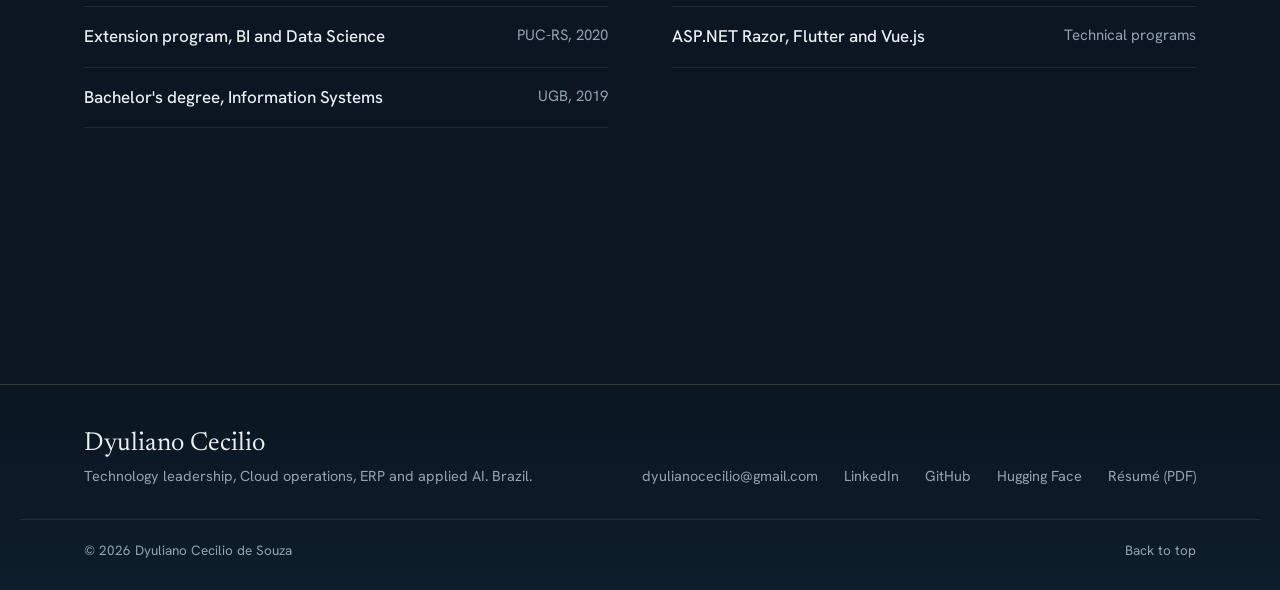
==== commit 23b82eca: "MBA em IA Aplicada a Negócios (FAAP) na formação do site e dos currículos Co-Authored-By: Claude Opu" ====
--- a/en/index.html
+++ b/en/index.html
@@ -664,6 +664,7 @@
       <div class="reveal">
         <h3>Education</h3>
         <dl>
+          <div class="row"><dt>MBA, Artificial Intelligence Applied to Business</dt><dd>FAAP, 2026–2027</dd></div>
           <div class="row"><dt>Postgraduate degree, Software Engineering</dt><dd>Anhanguera, 2021</dd></div>
           <div class="row"><dt>Extension program, Business Intelligence</dt><dd>FIAP, 2021</dd></div>
           <div class="row"><dt>Extension program, BI and Data Science</dt><dd>PUC-RS, 2020</dd></div>
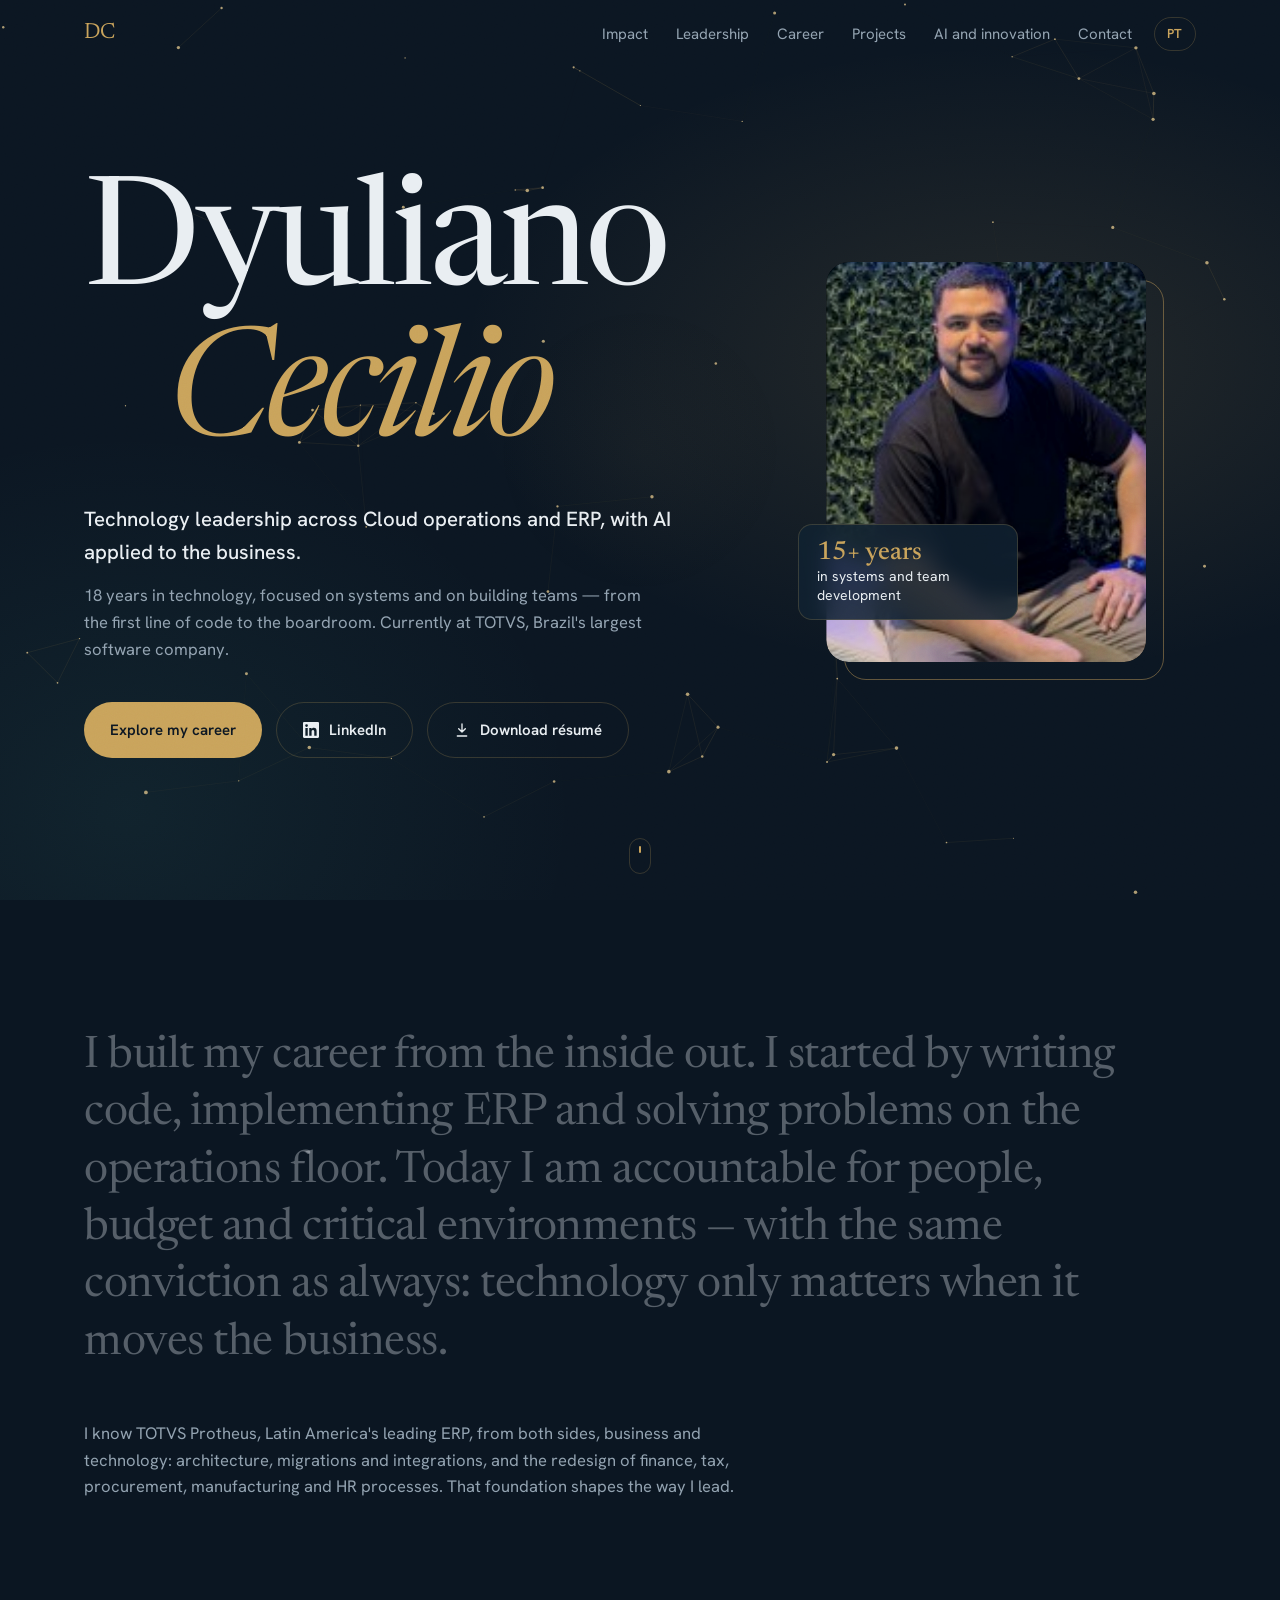
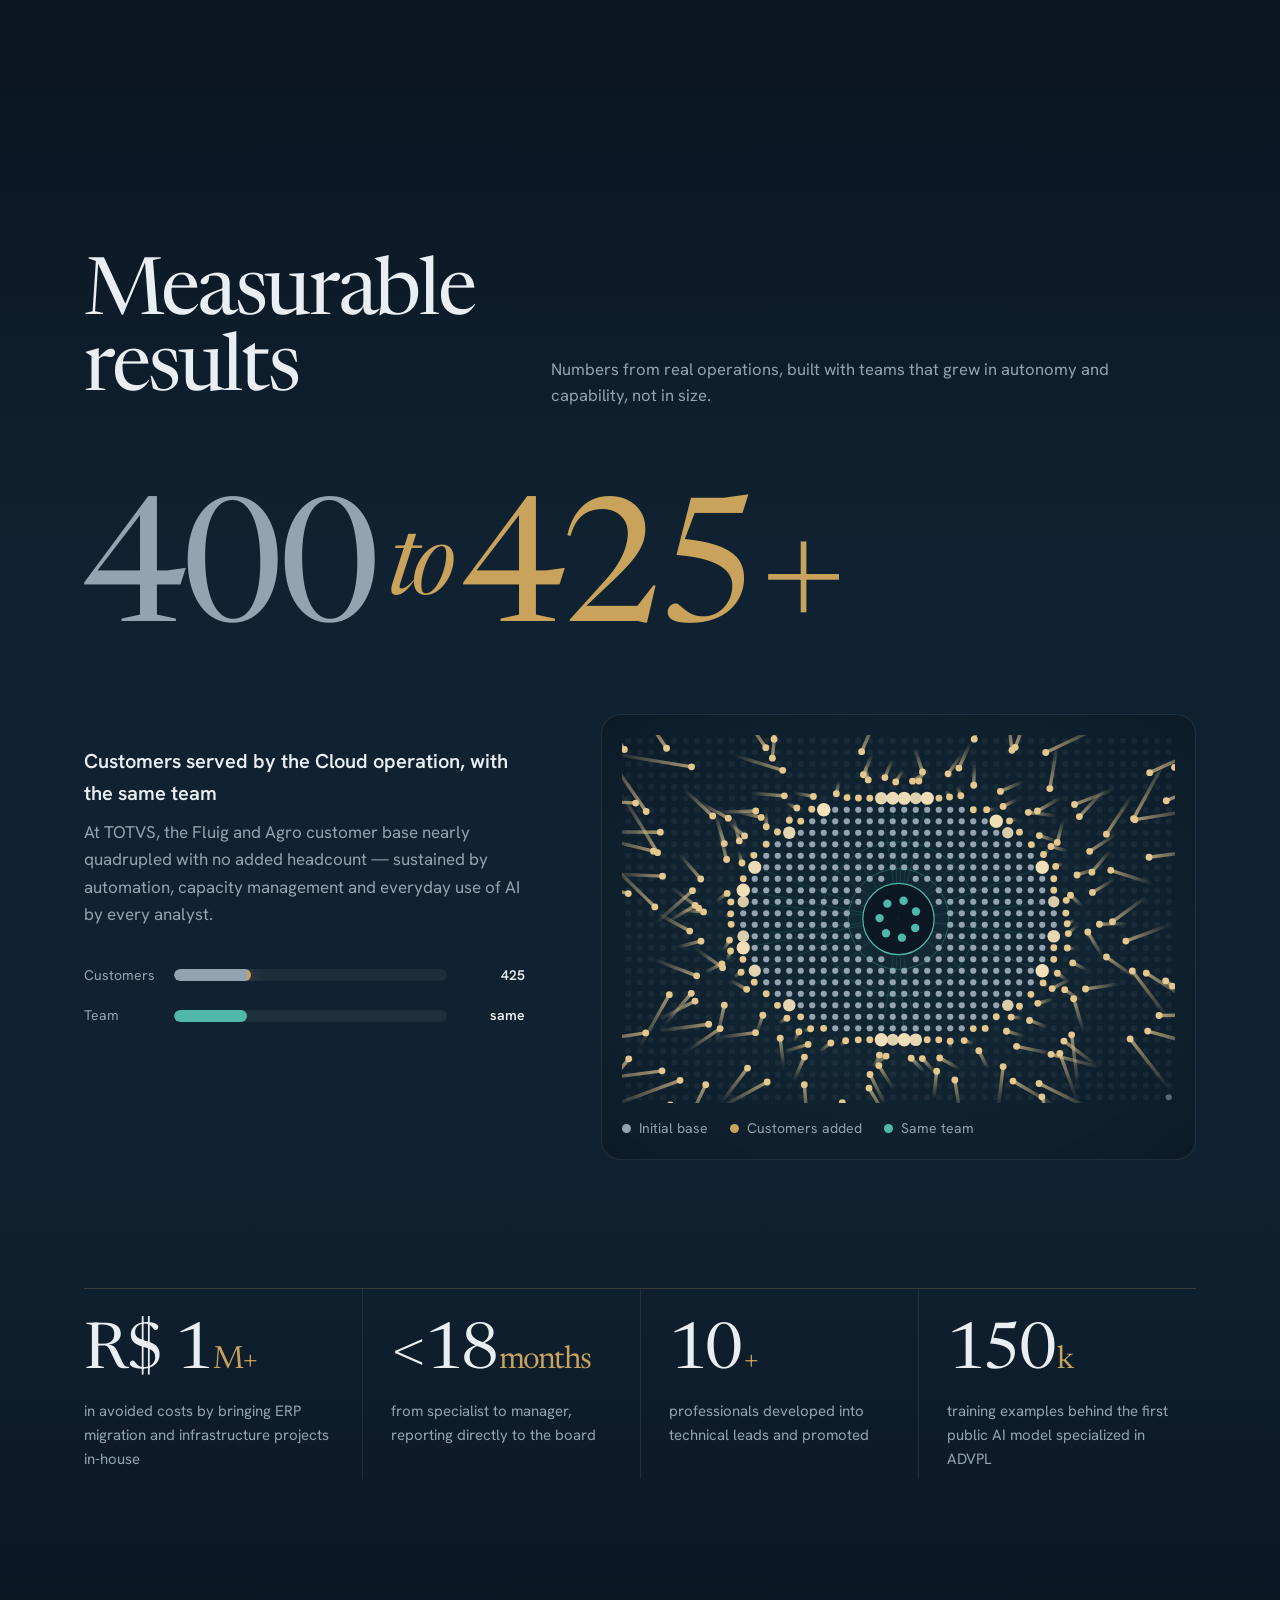
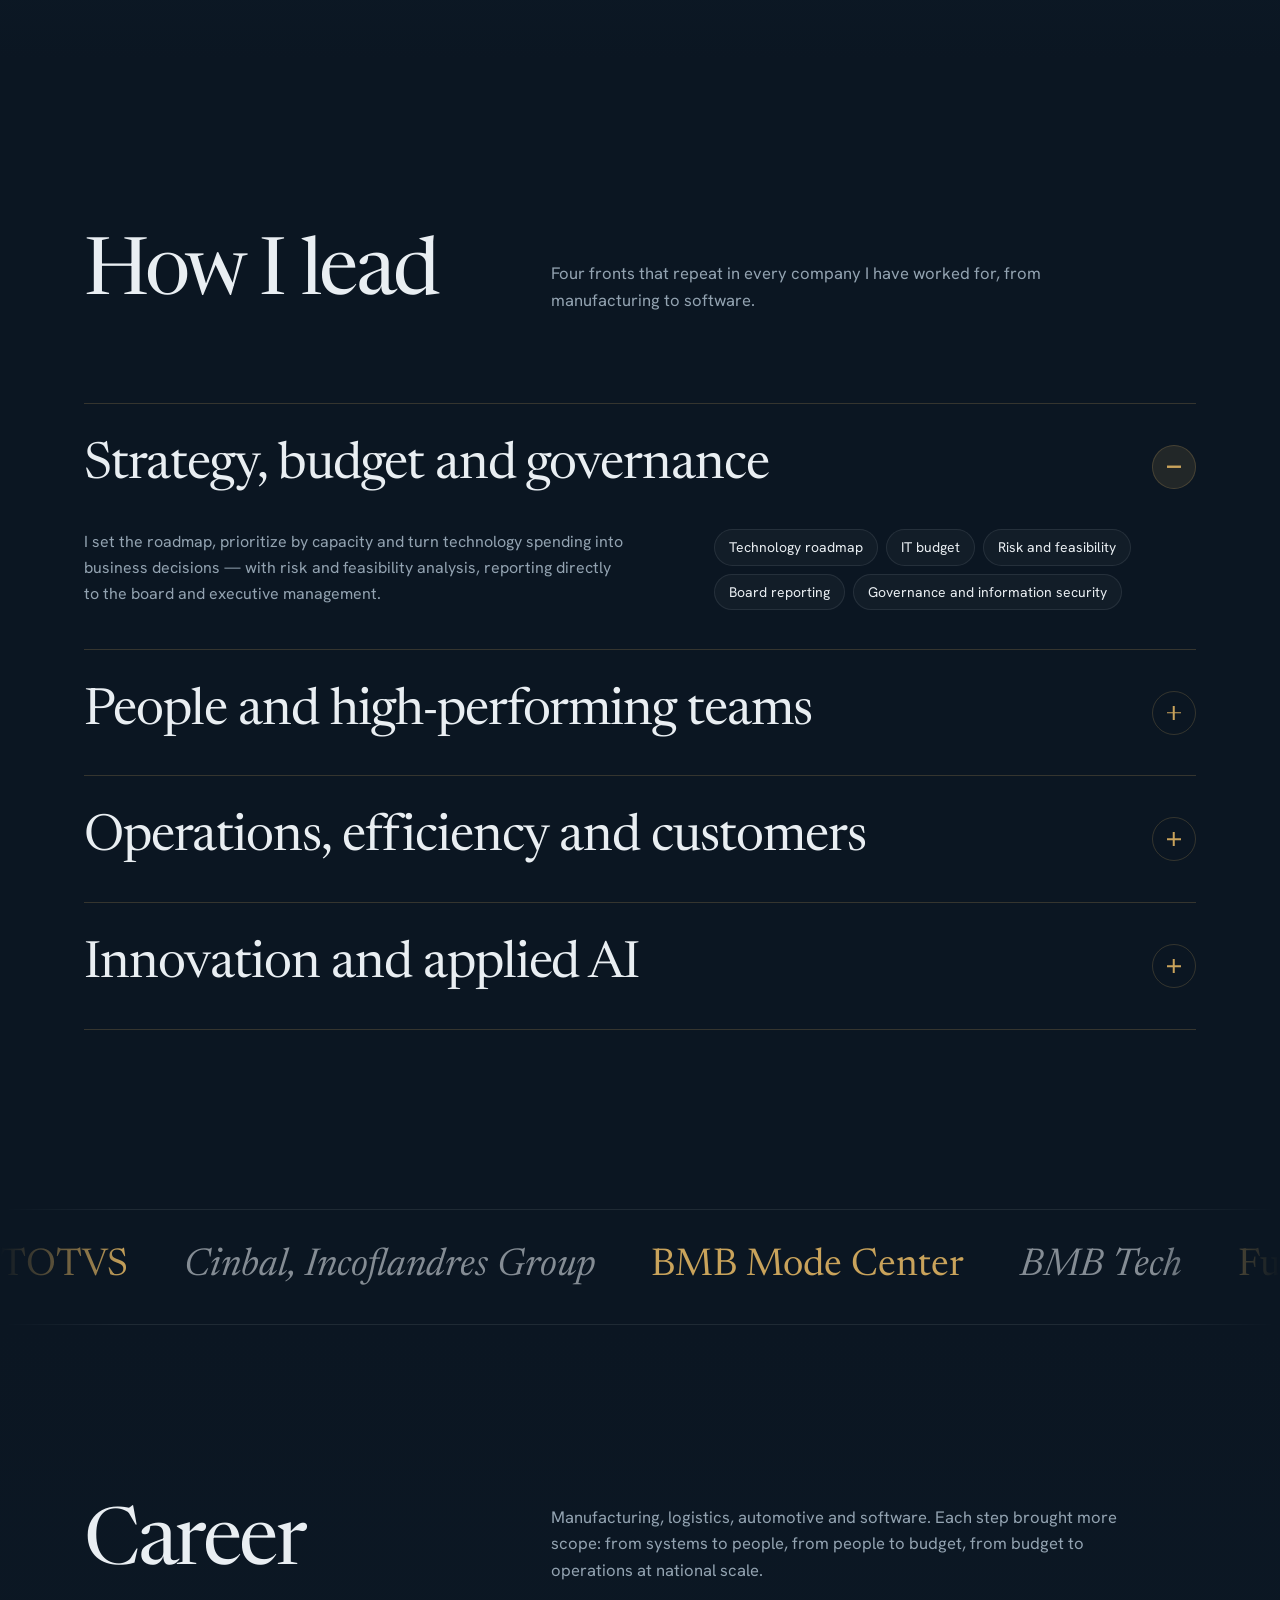
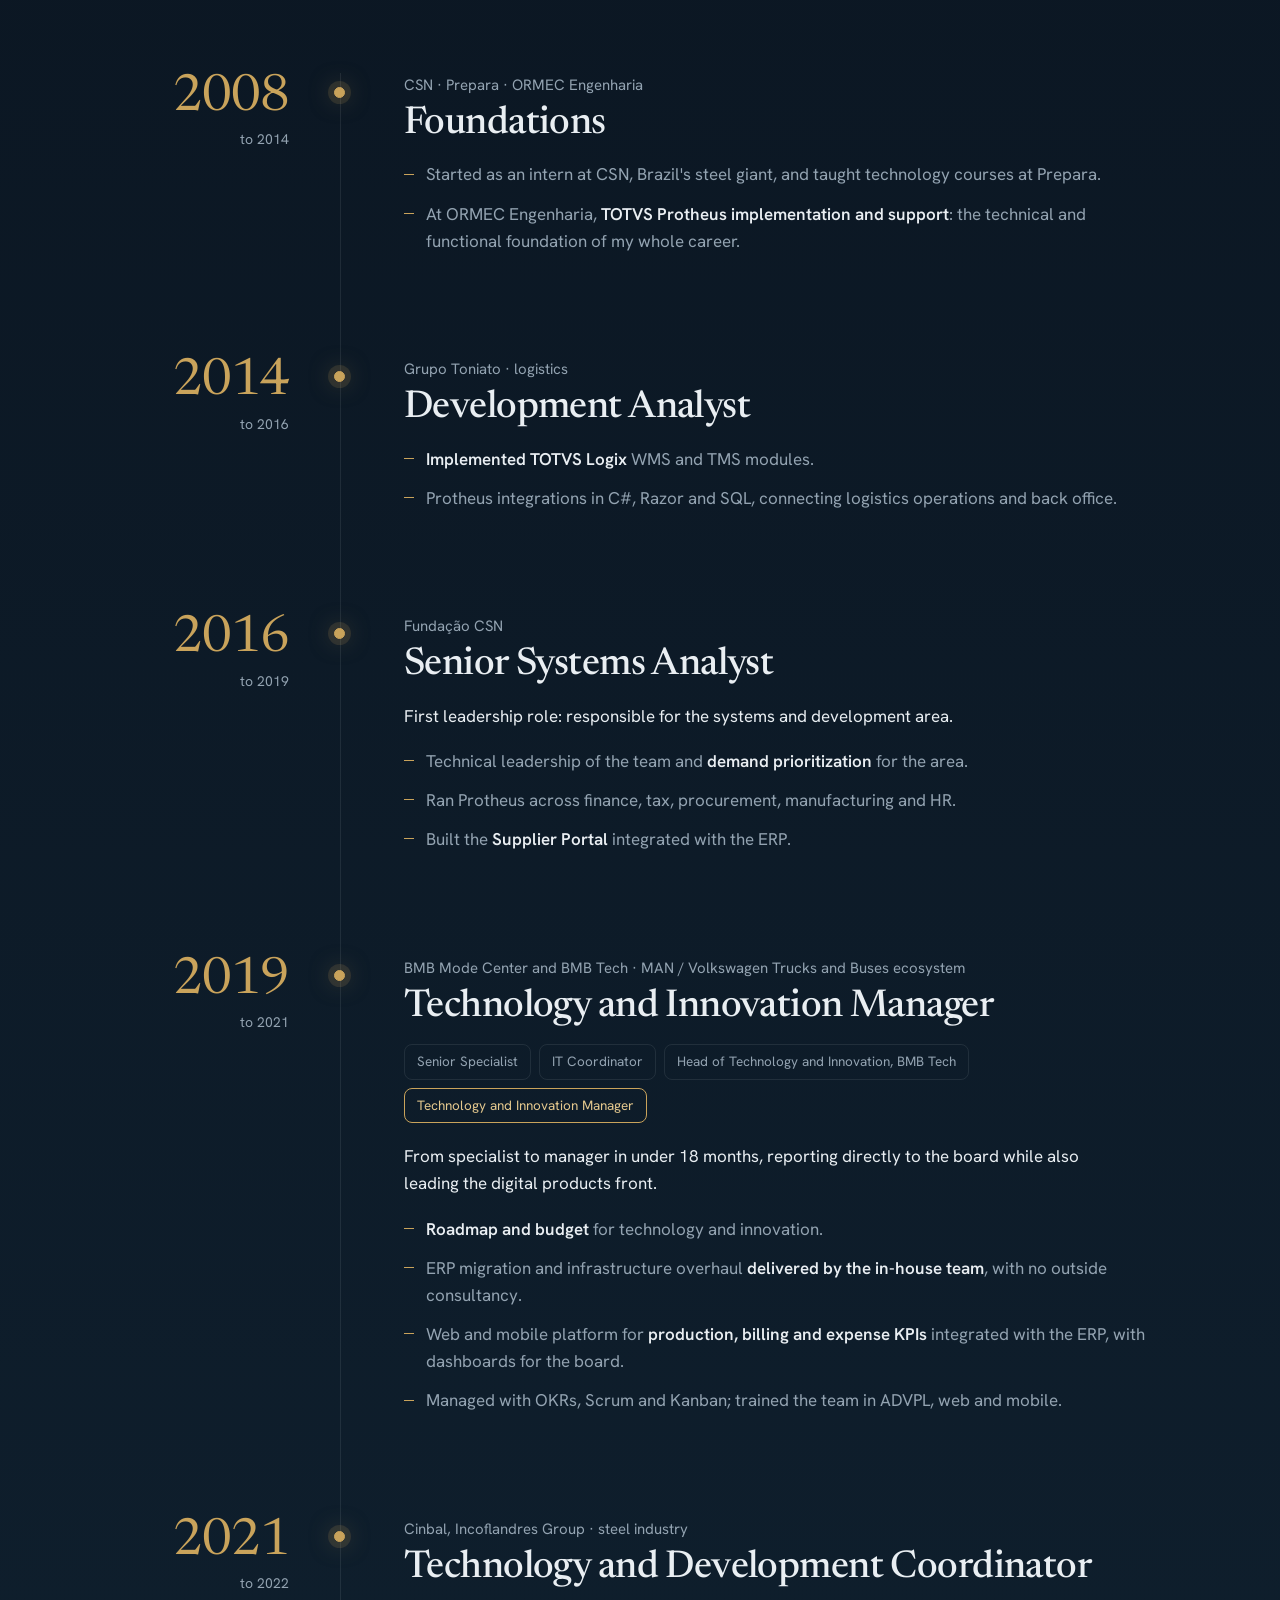
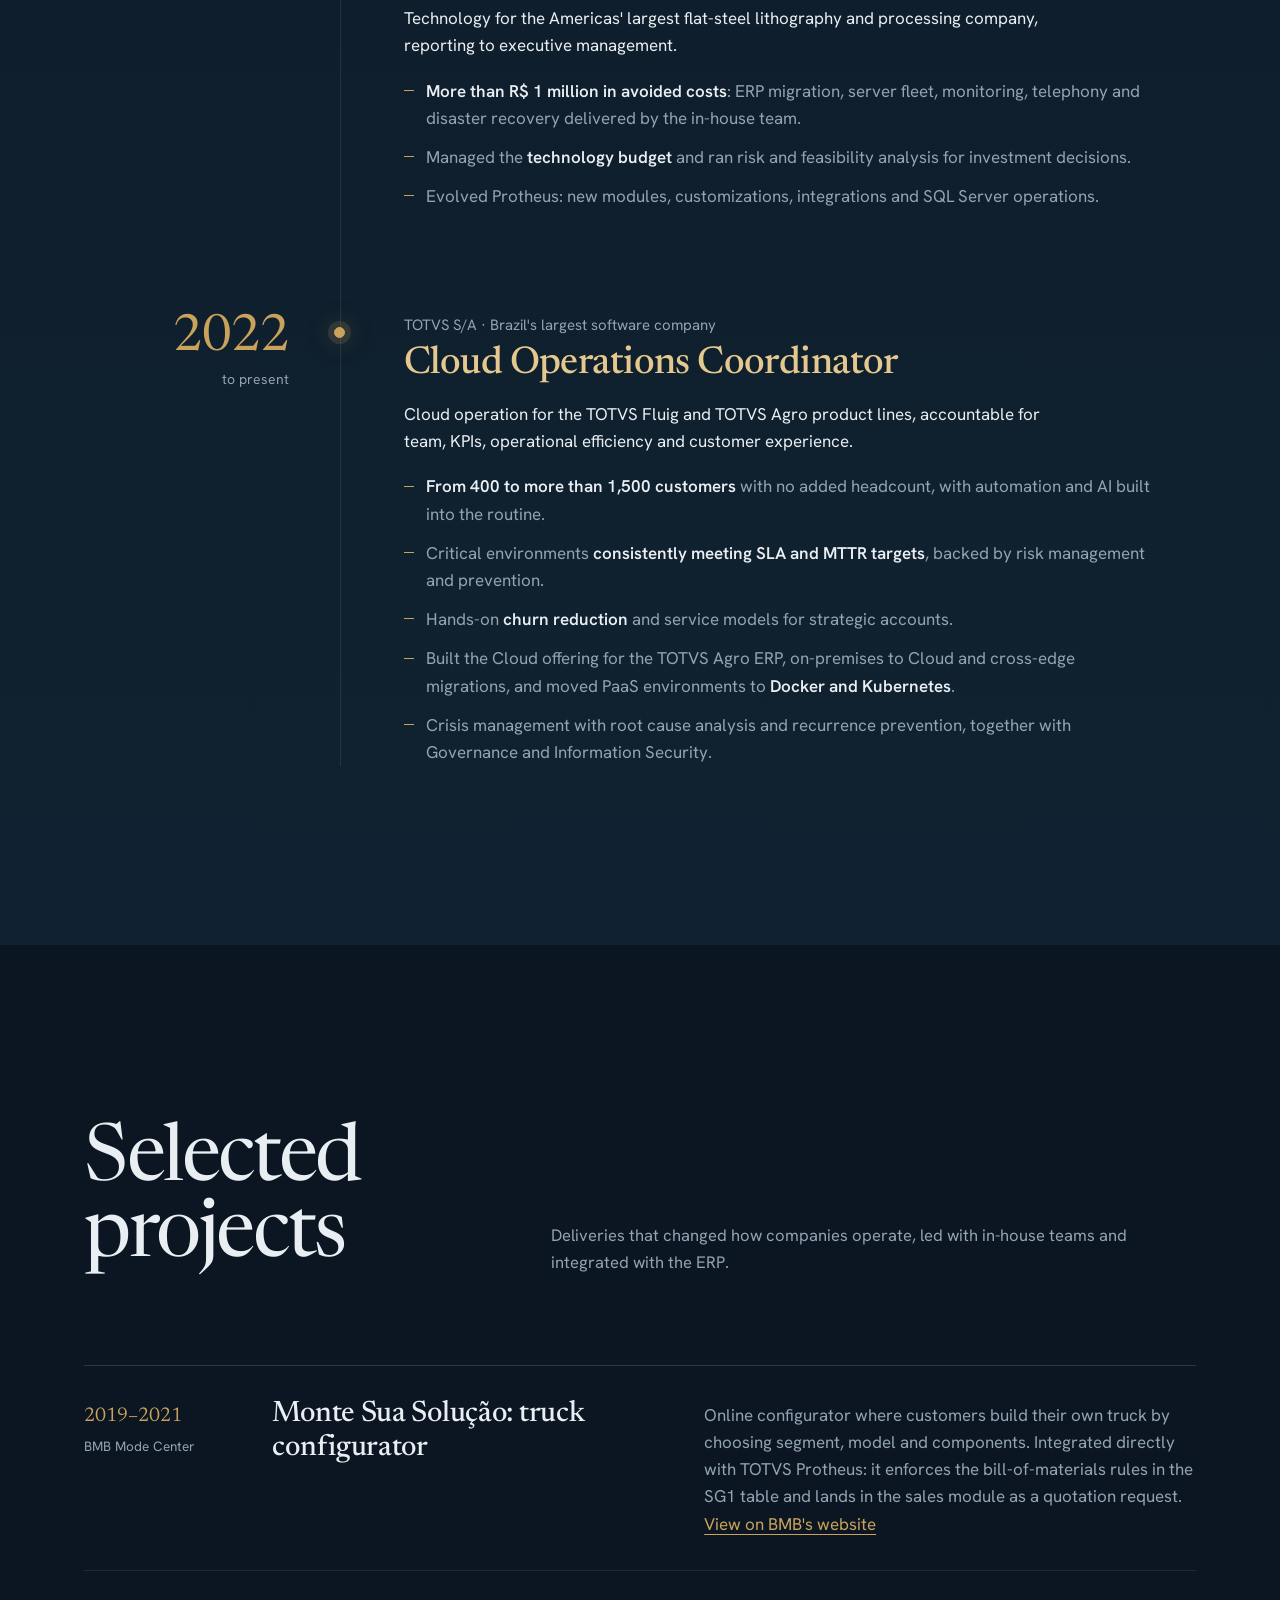
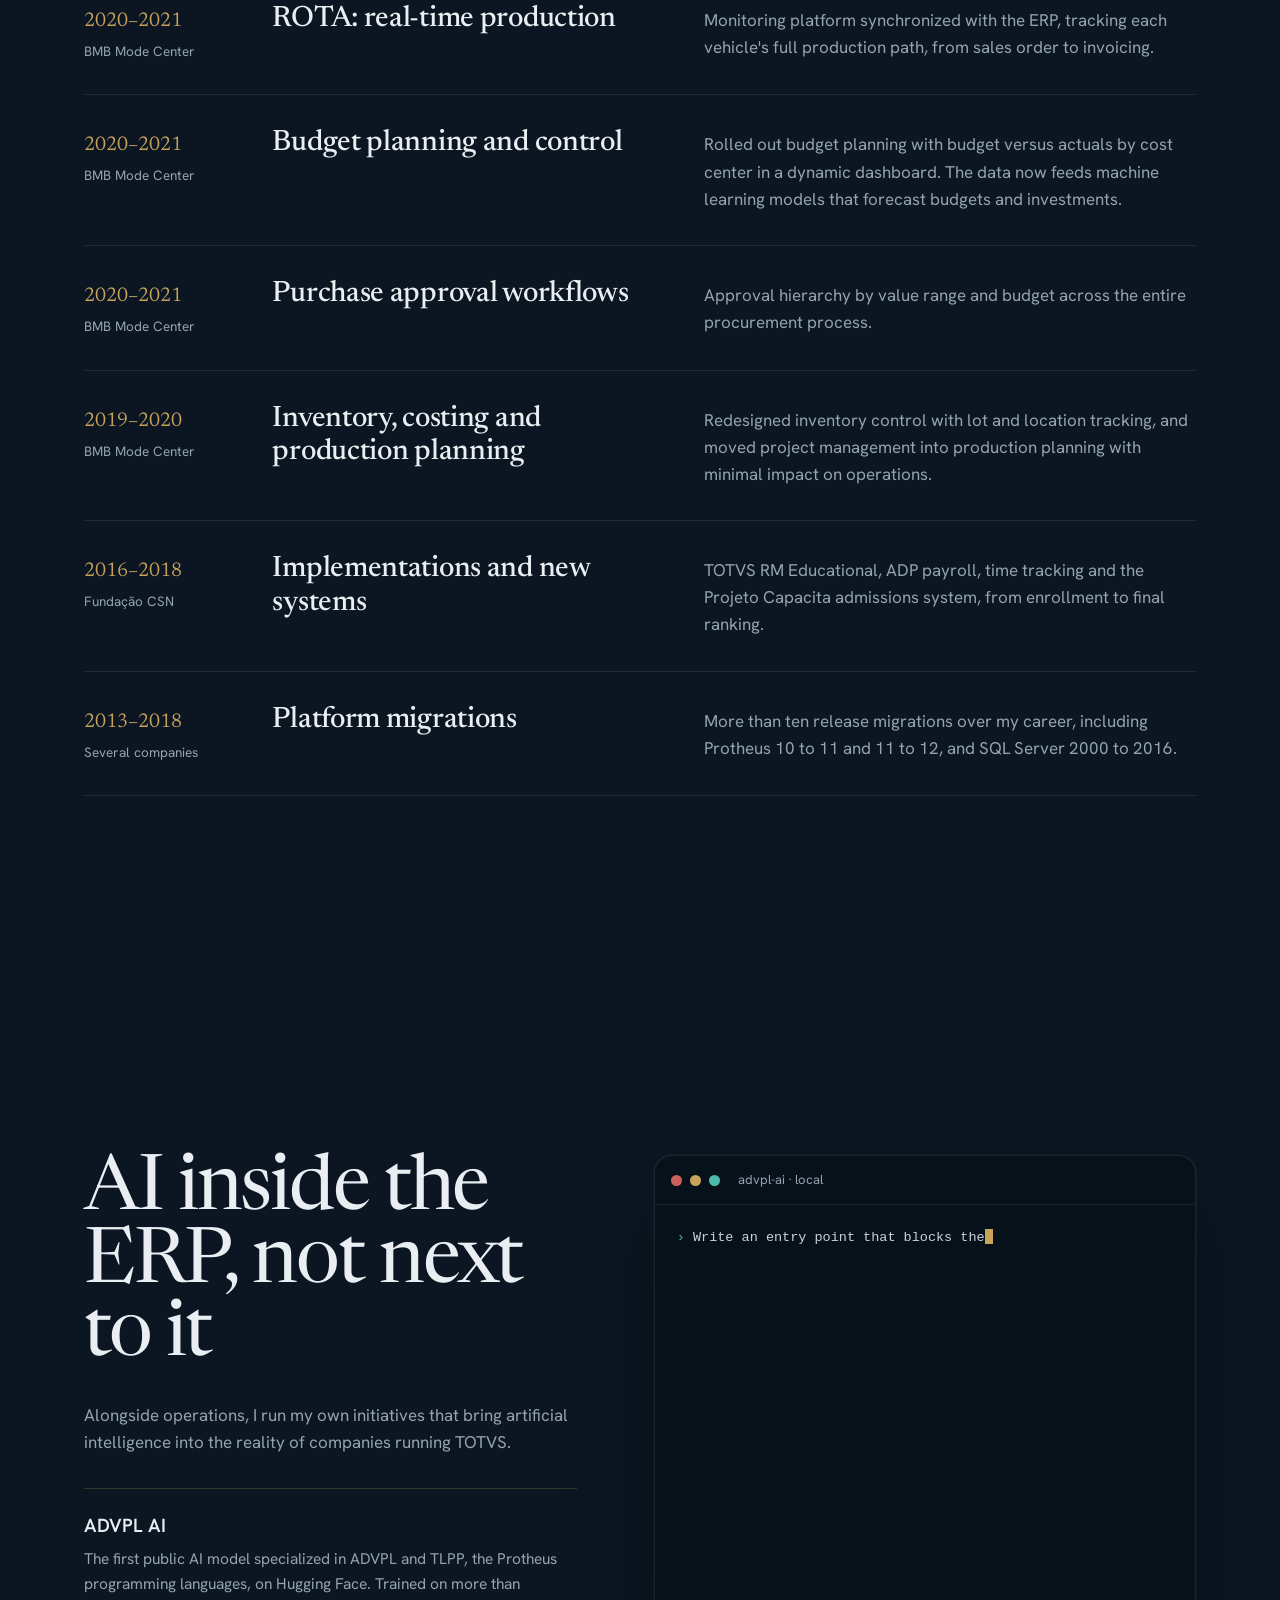
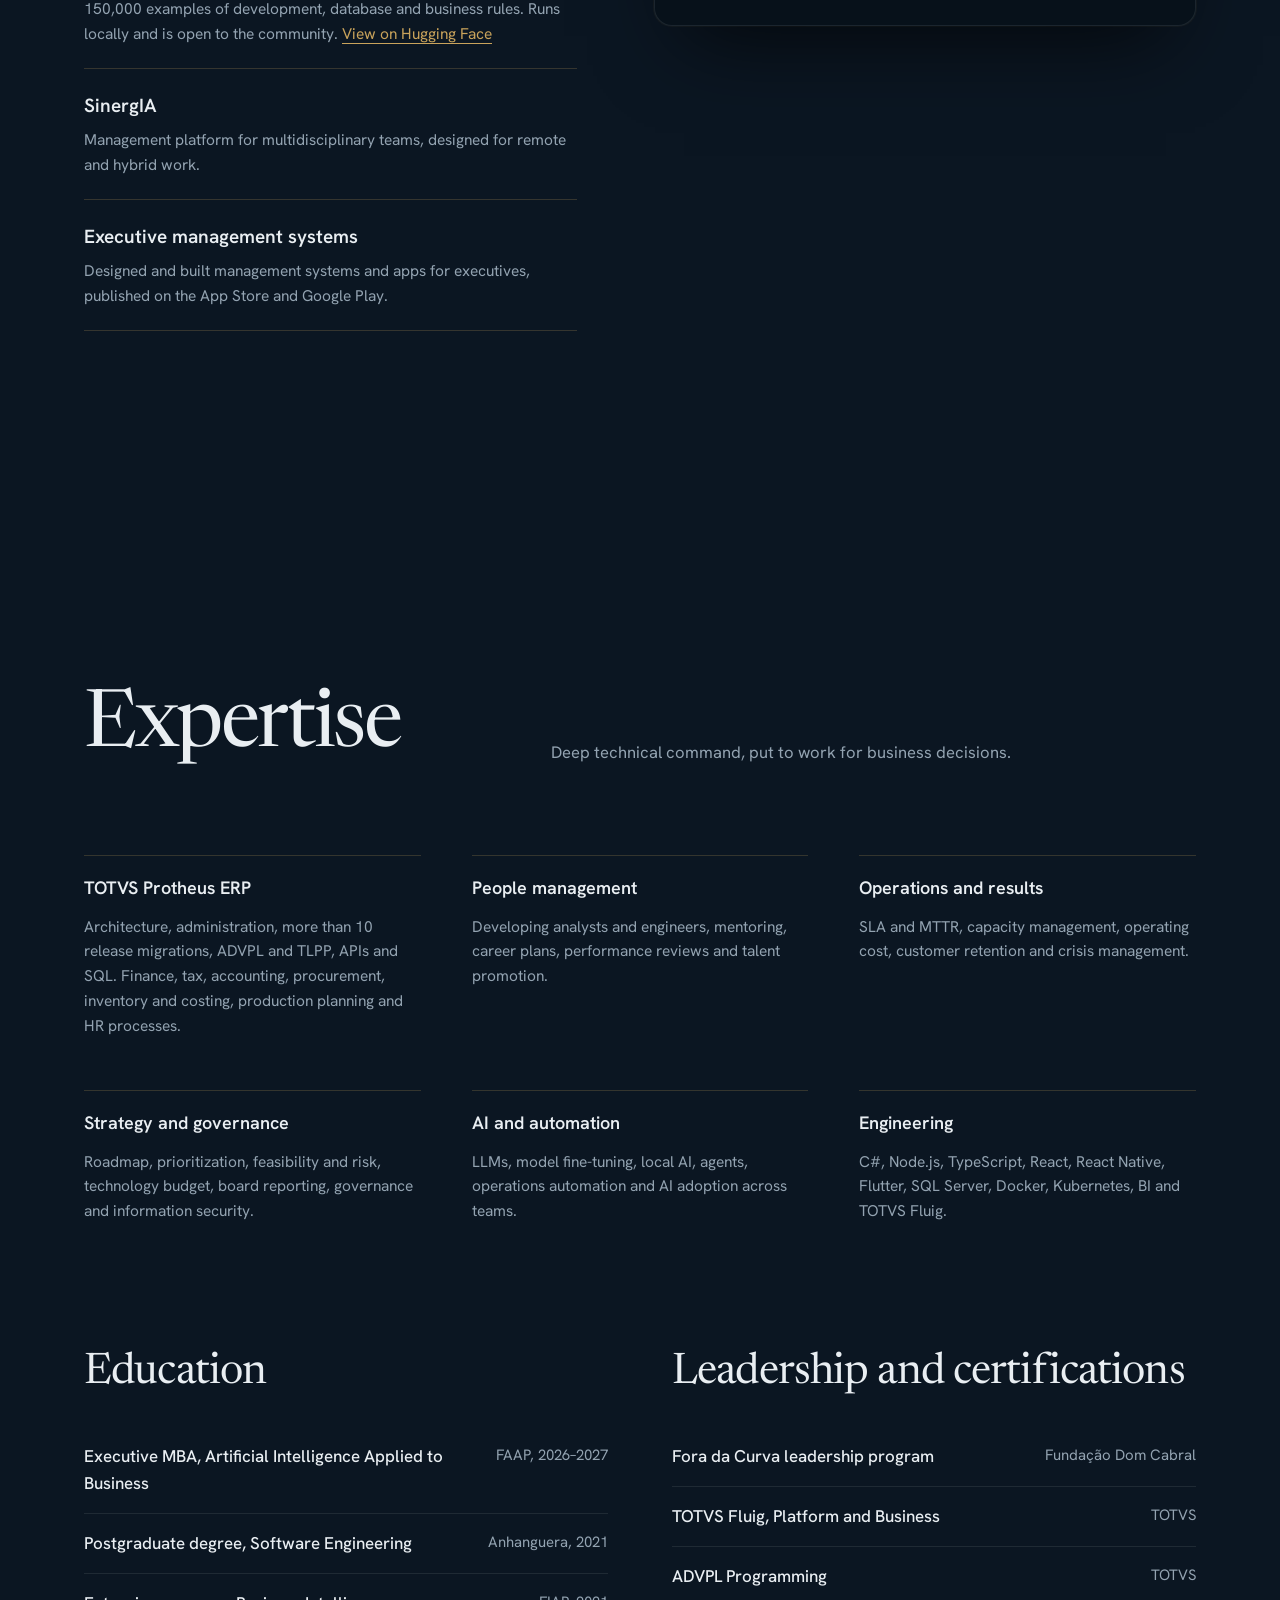
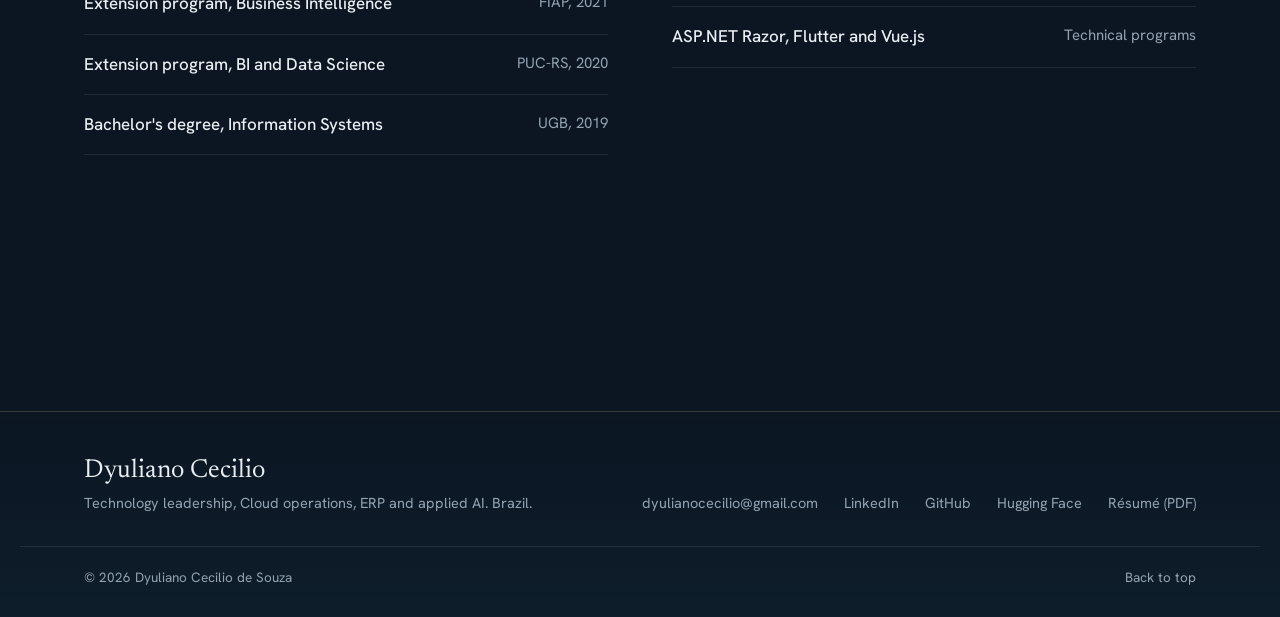
==== commit 163e0c9a: "MBA Executivo em IA Aplicada a Negócios (FAAP) no site e nos currículos Co-Authored-By: Claude Opus " ====
--- a/en/index.html
+++ b/en/index.html
@@ -664,7 +664,7 @@
       <div class="reveal">
         <h3>Education</h3>
         <dl>
-          <div class="row"><dt>MBA, Artificial Intelligence Applied to Business</dt><dd>FAAP, 2026–2027</dd></div>
+          <div class="row"><dt>Executive MBA, Artificial Intelligence Applied to Business</dt><dd>FAAP, 2026–2027</dd></div>
           <div class="row"><dt>Postgraduate degree, Software Engineering</dt><dd>Anhanguera, 2021</dd></div>
           <div class="row"><dt>Extension program, Business Intelligence</dt><dd>FIAP, 2021</dd></div>
           <div class="row"><dt>Extension program, BI and Data Science</dt><dd>PUC-RS, 2020</dd></div>
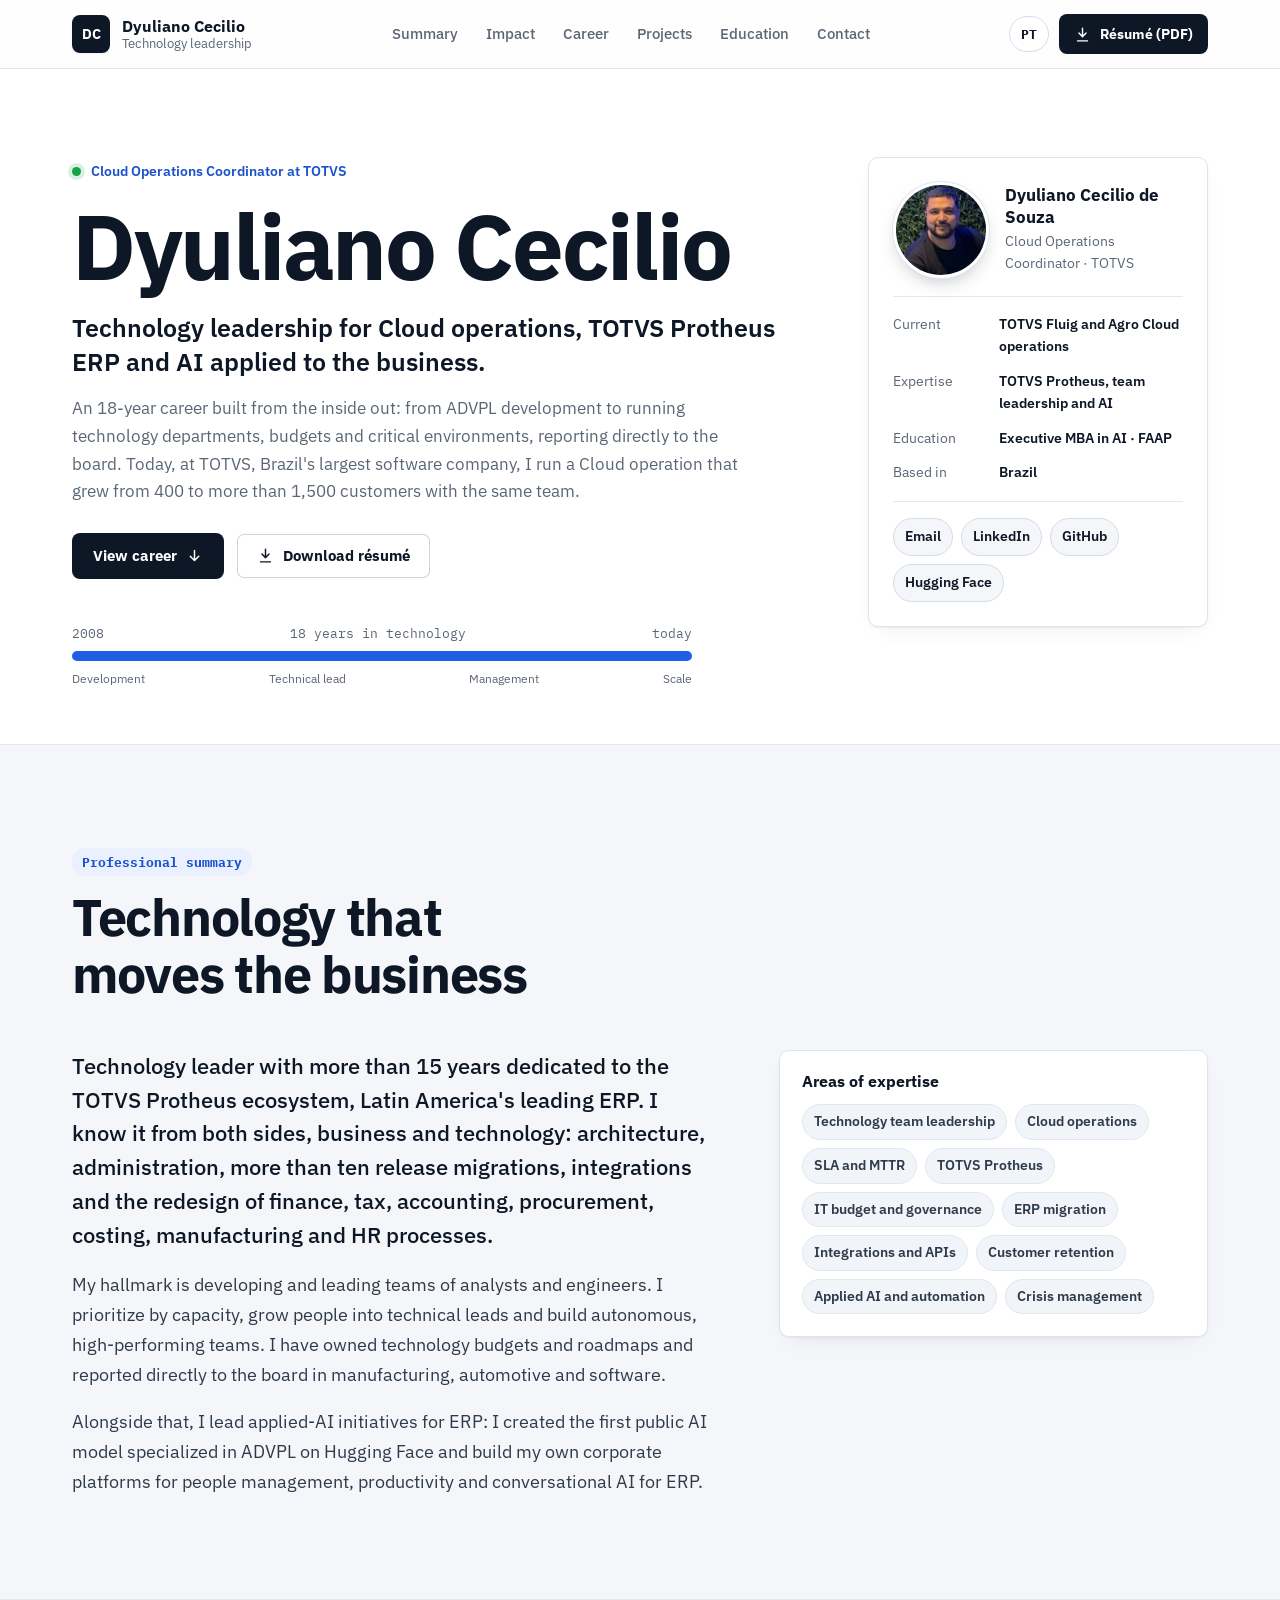
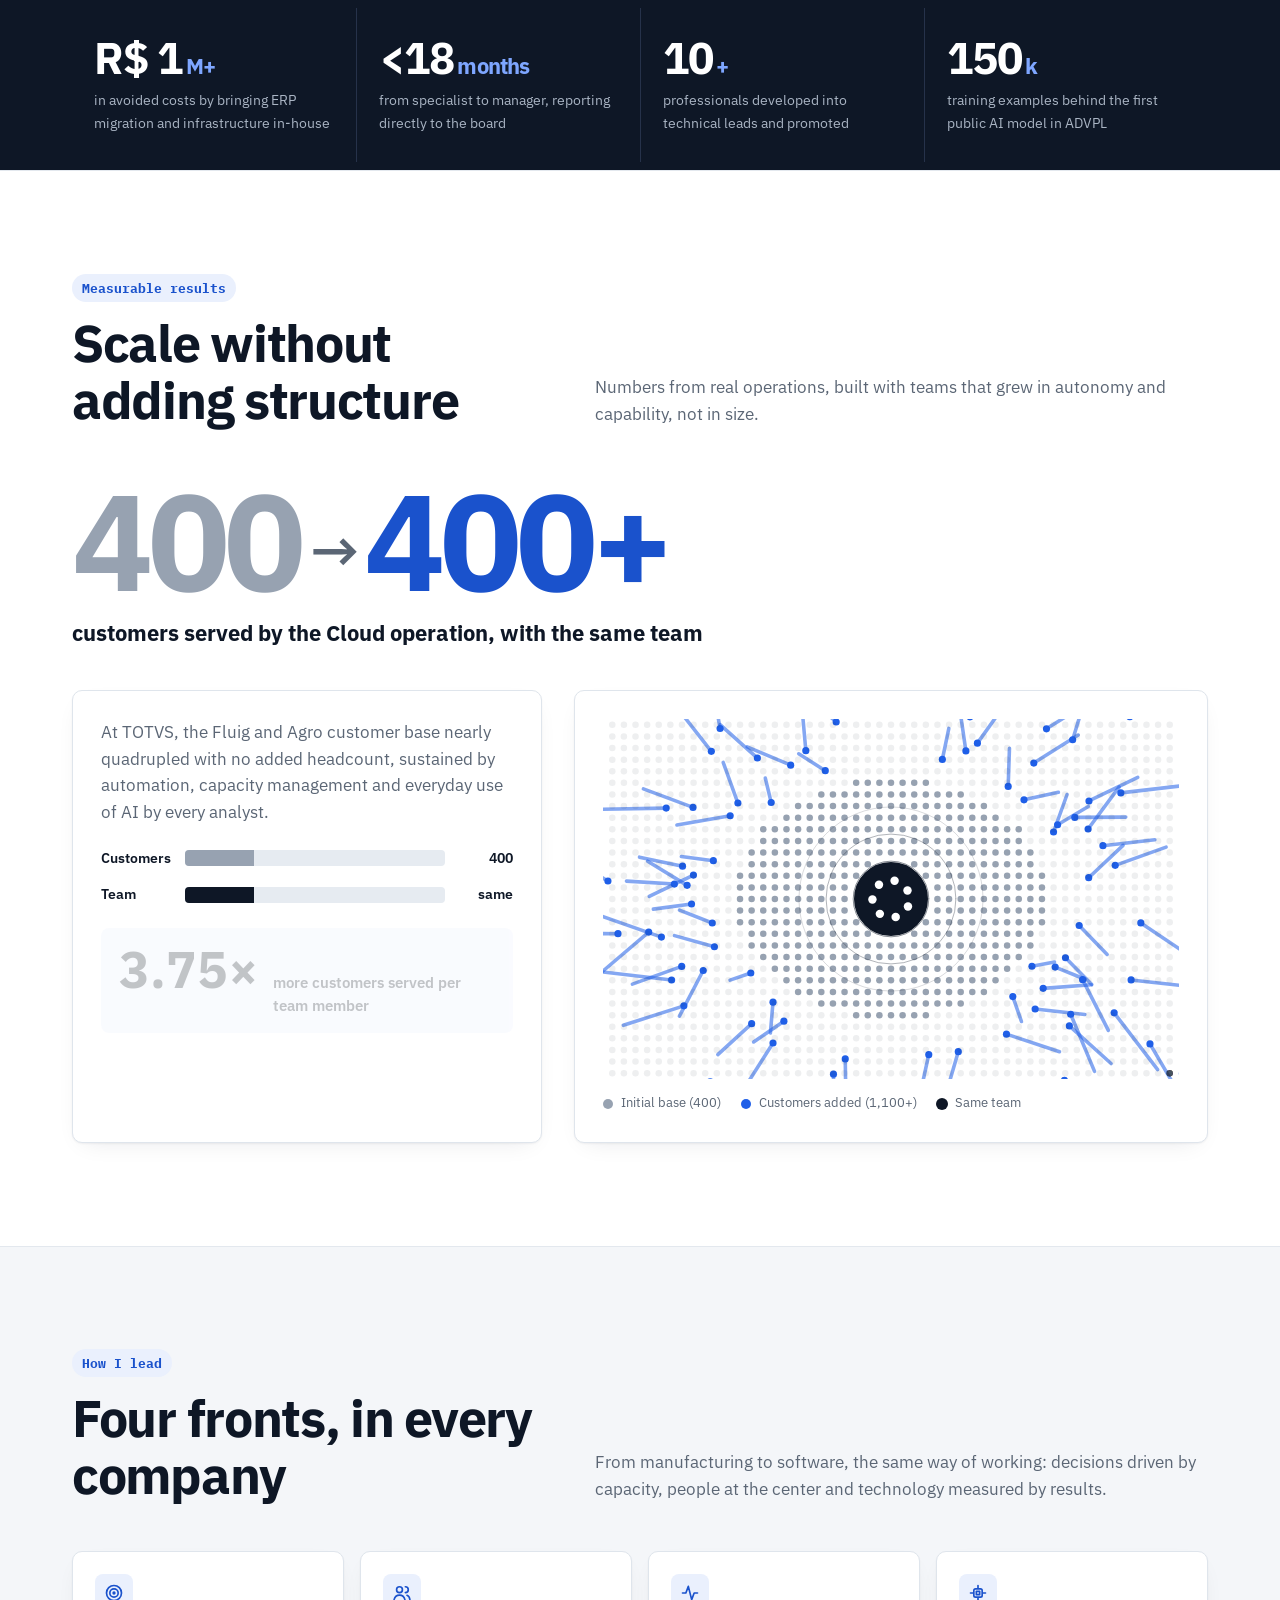
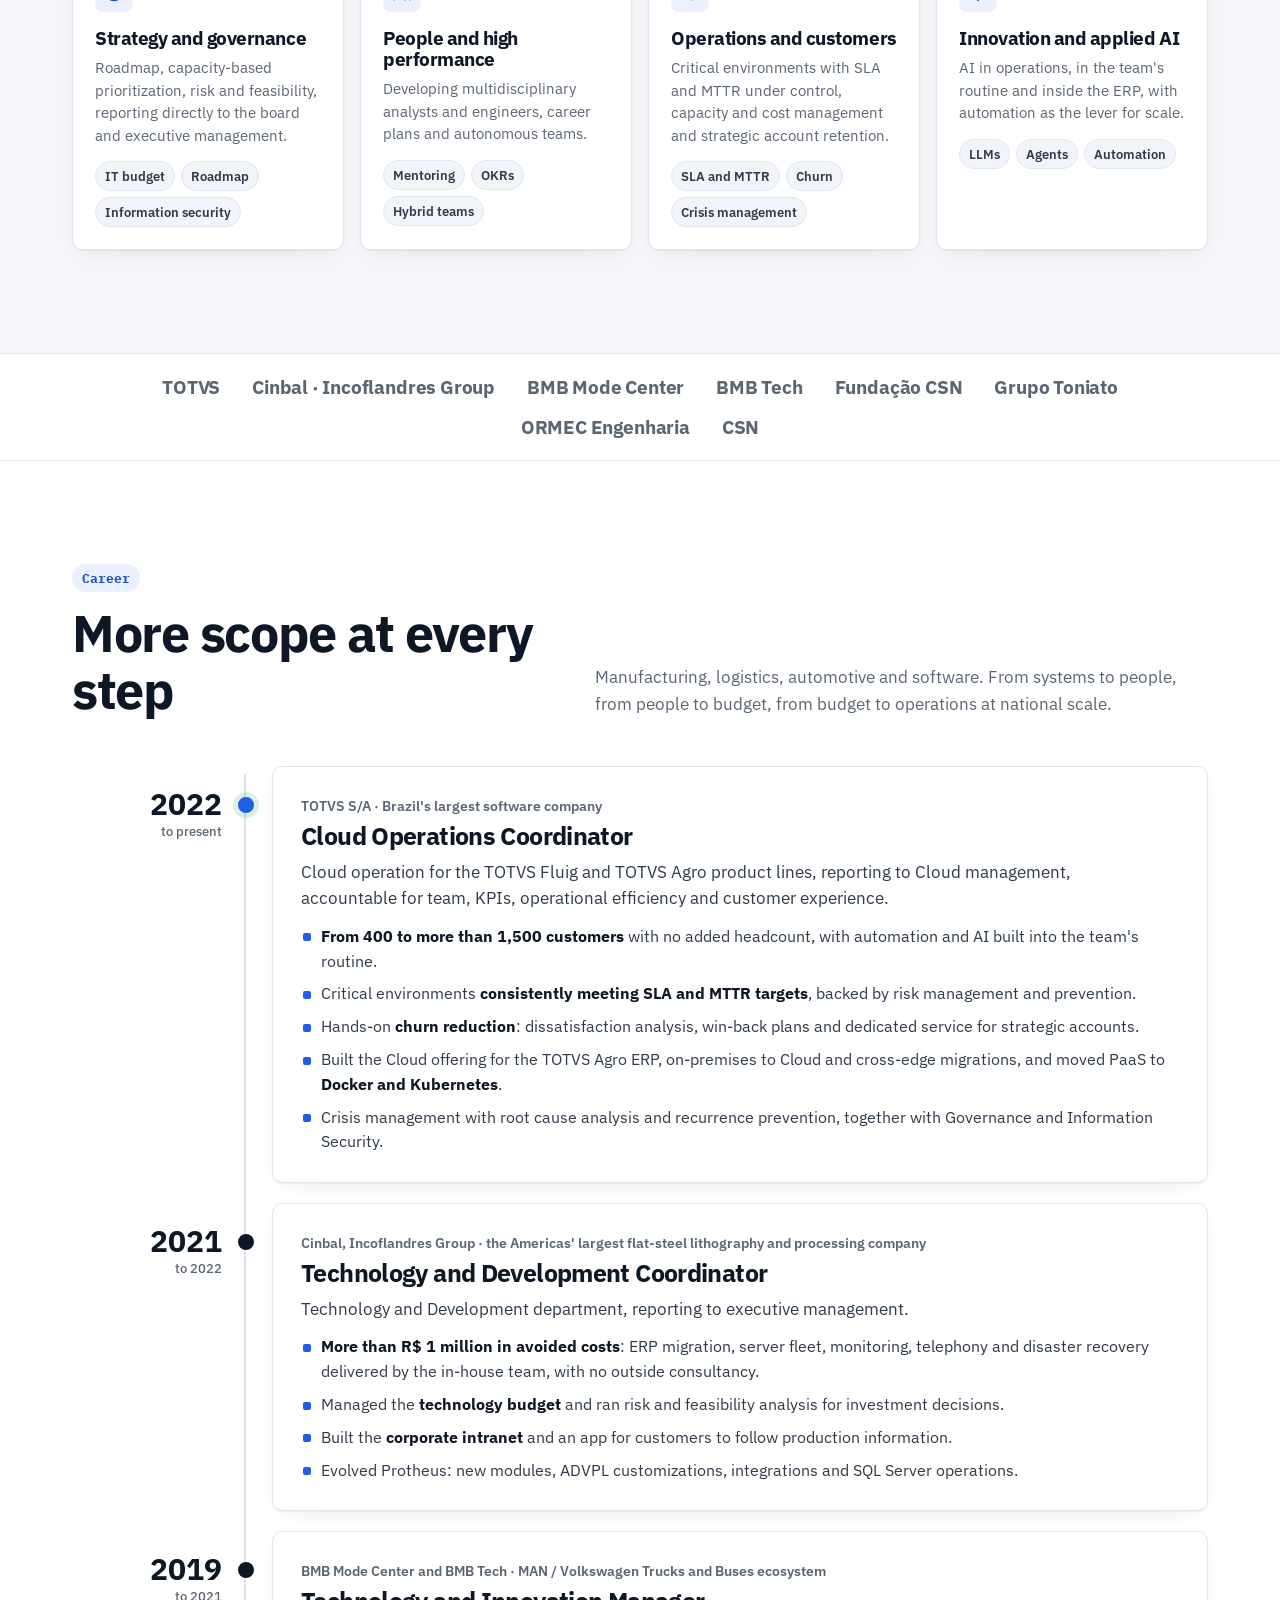
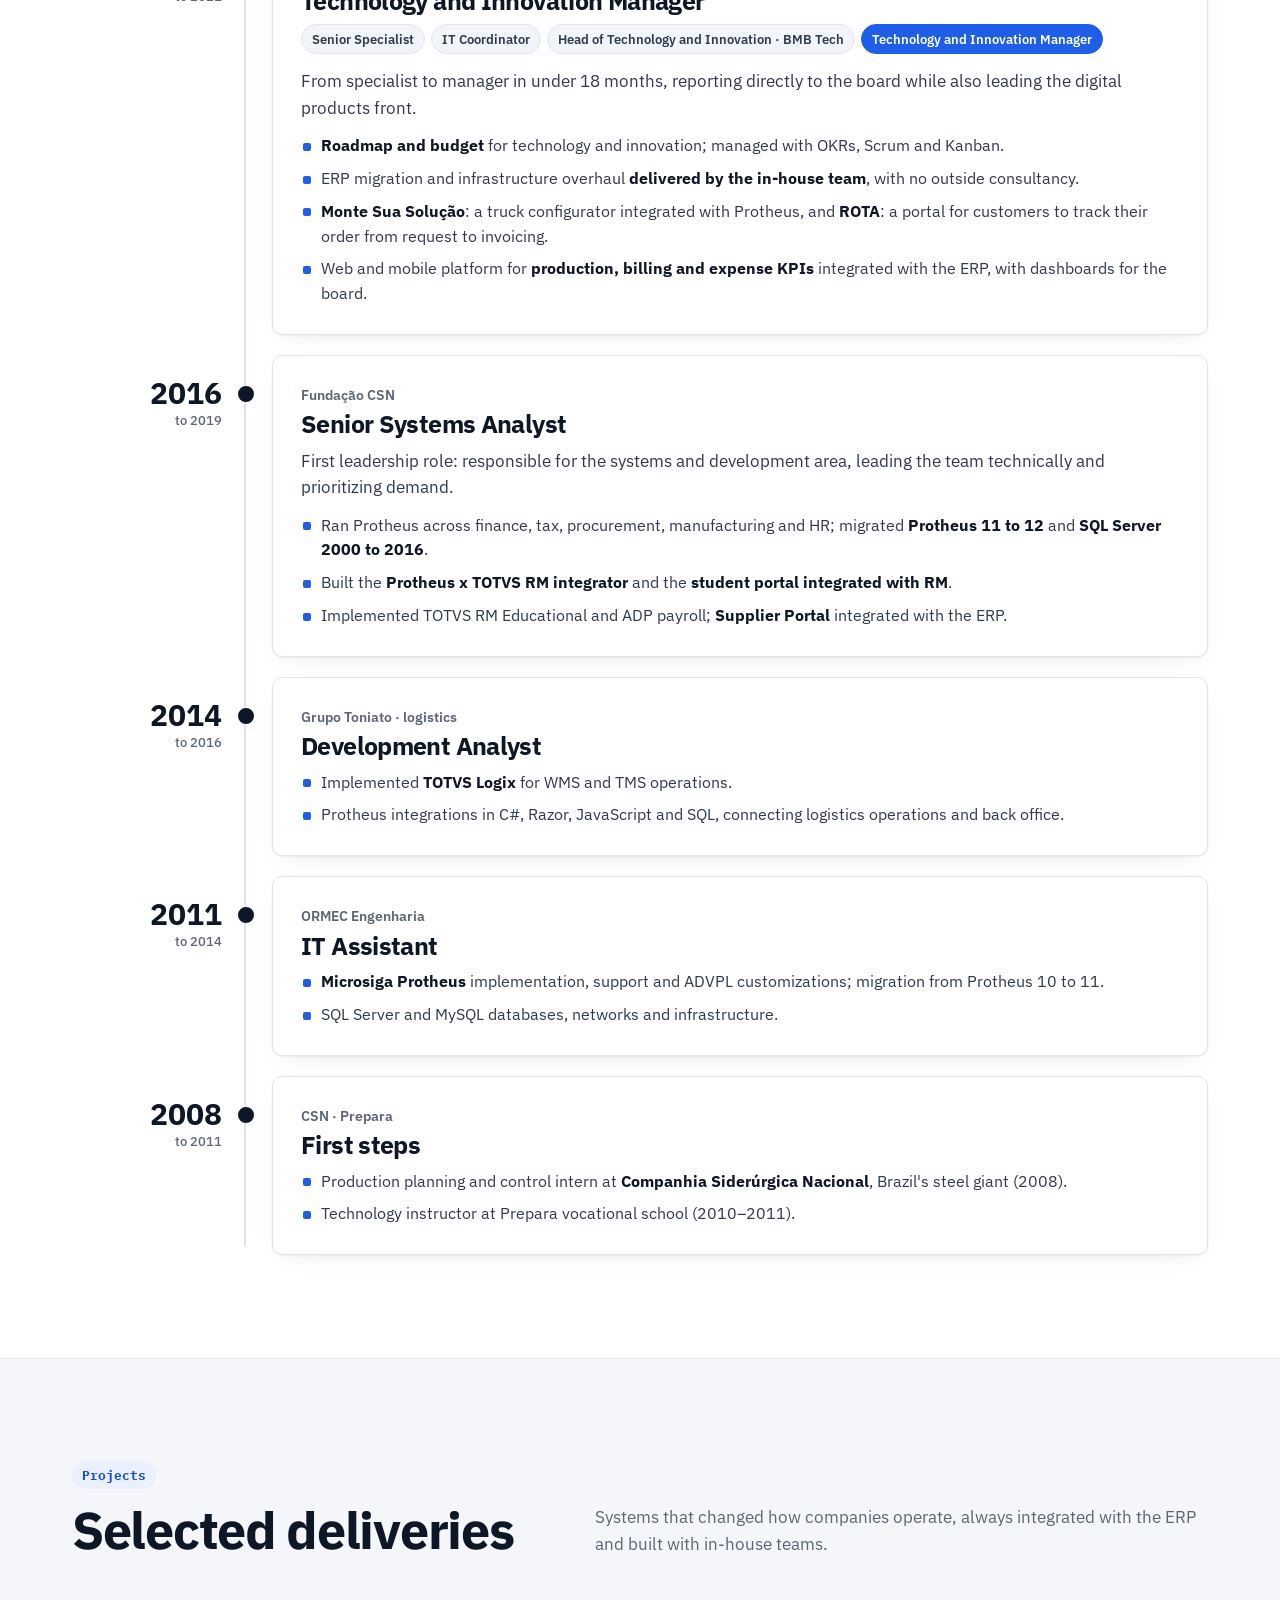
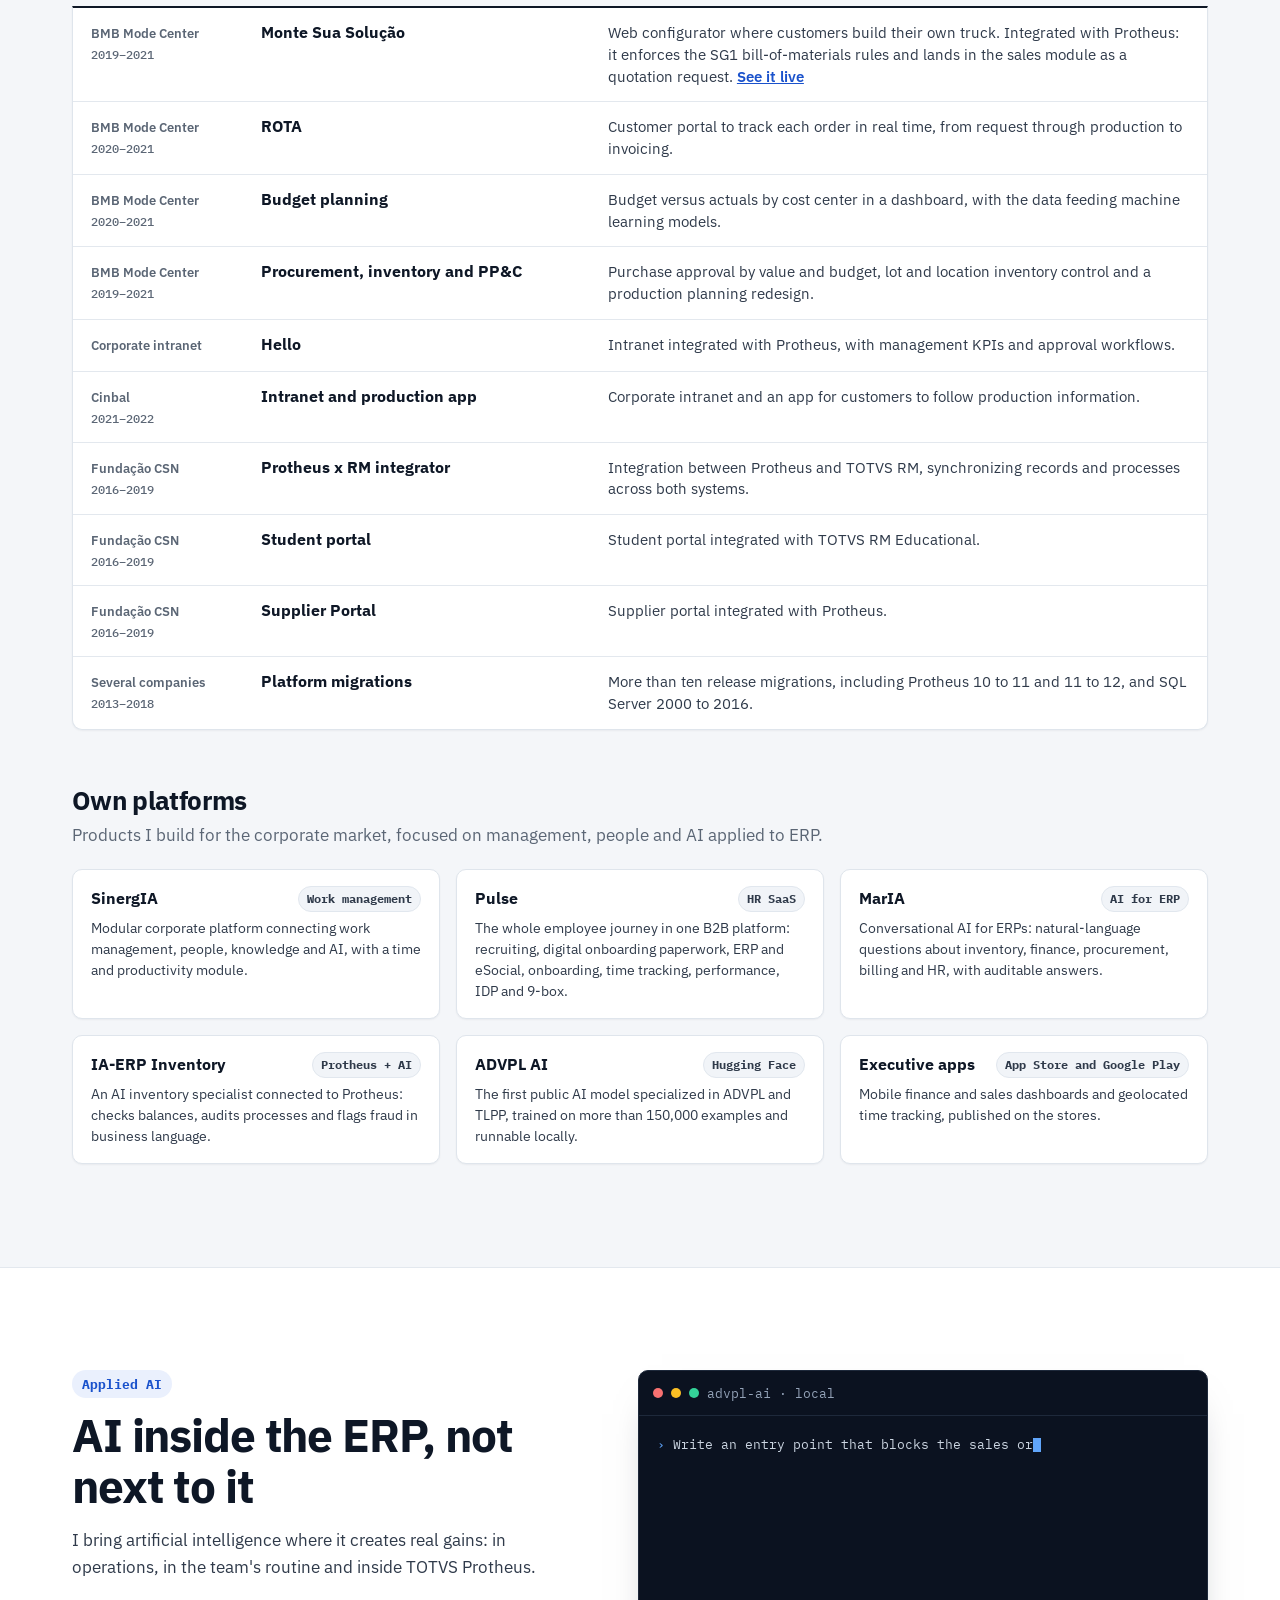
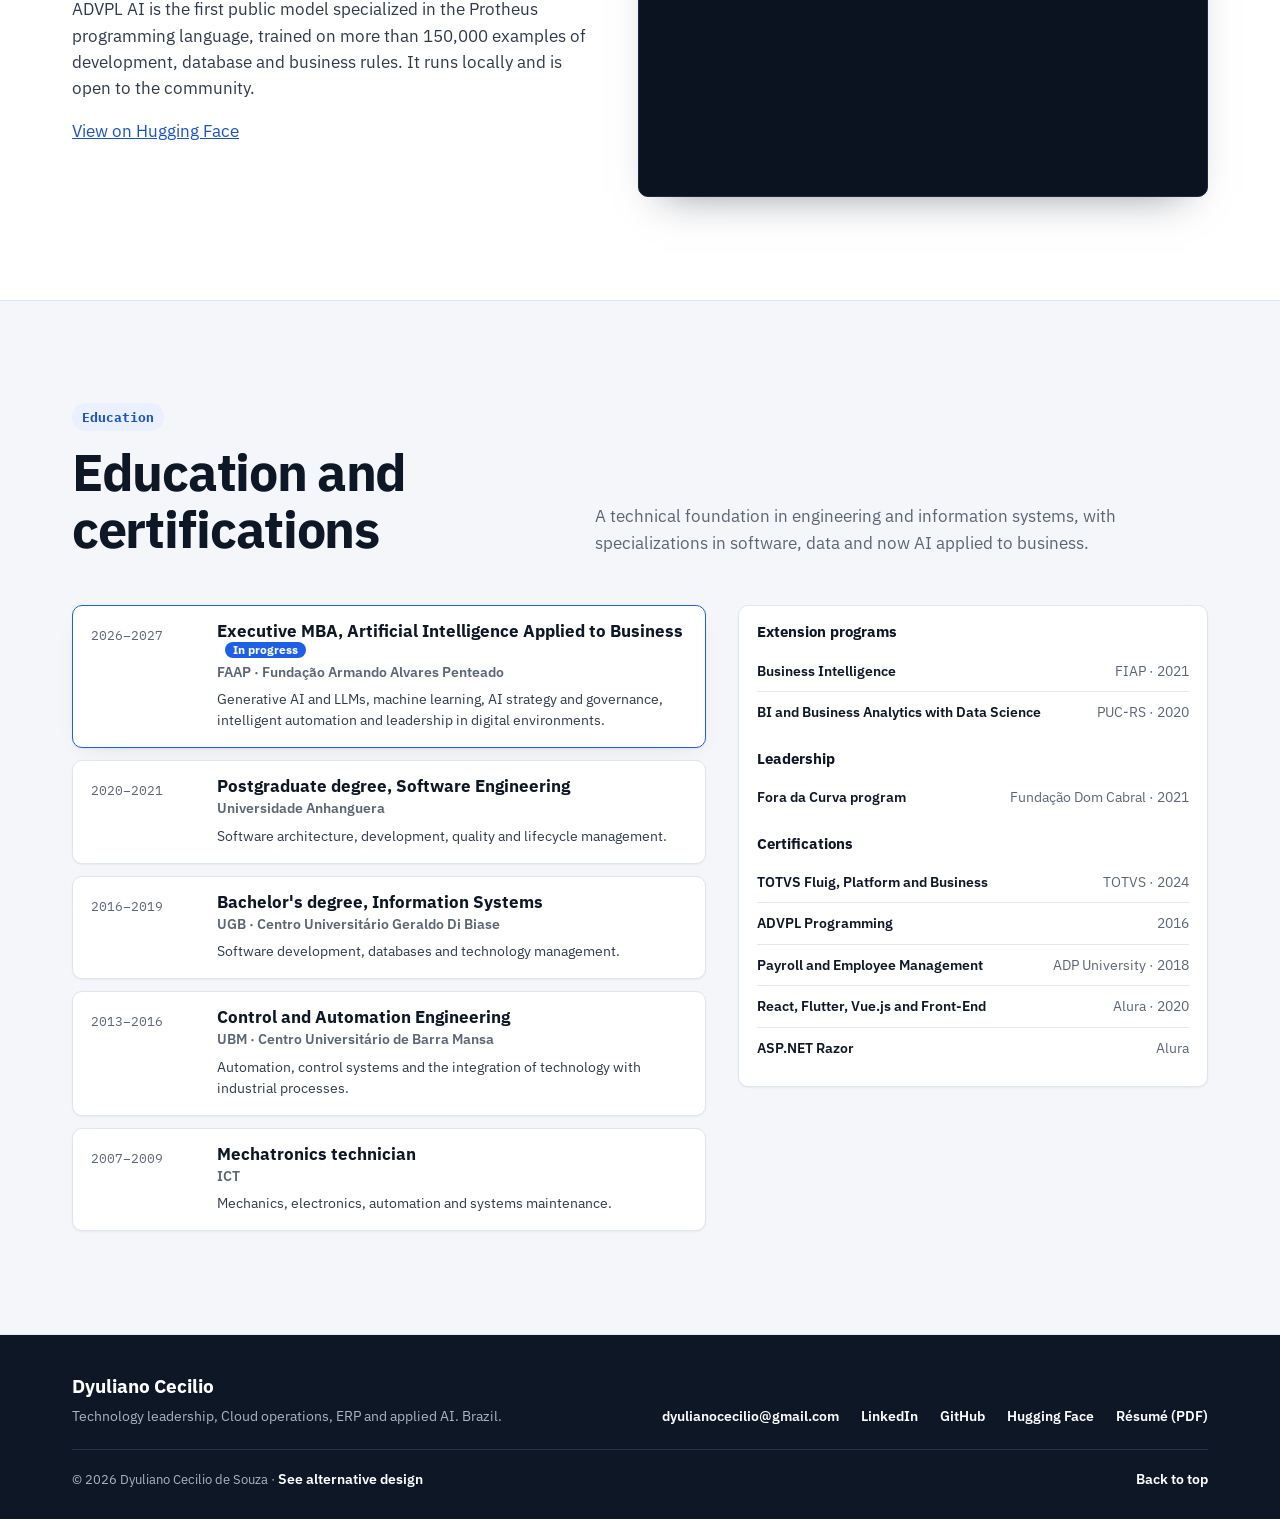
==== commit f54e126d: "Novo site: visual Executivo (padrão) e Neo brutalista em /v2, PT e EN, com mais projetos, trajetória" ====
--- a/en/index.html
+++ b/en/index.html
@@ -3,998 +3,250 @@
 <head>
 <meta charset="utf-8">
 <meta name="viewport" content="width=device-width, initial-scale=1">
-<title>Dyuliano Cecilio</title>
+<title>Dyuliano Cecilio · Technology Leadership</title>
 <meta name="description" content="Dyuliano Cecilio: technology leadership, Cloud operations, TOTVS Protheus ERP and applied AI. 18 years in technology, focused on systems and on building teams.">
 <meta name="author" content="Dyuliano Cecilio de Souza">
 <meta property="og:type" content="profile">
 <meta property="og:title" content="Dyuliano Cecilio">
-<meta property="og:description" content="18 years in technology: team leadership, Cloud operations, ERP and applied AI. From the first line of code to the boardroom.">
+<meta property="og:description" content="18 years in technology: team leadership, Cloud operations, TOTVS Protheus ERP and applied AI.">
 <meta property="og:locale" content="en_US">
 <meta property="og:site_name" content="Dyuliano Cecilio">
 <meta property="og:url" content="https://dyuliano.github.io/en/">
 <meta property="og:image" content="https://dyuliano.github.io/assets/og-en.jpg">
 <meta property="og:image:width" content="1200">
 <meta property="og:image:height" content="630">
-<meta property="og:image:alt" content="Dyuliano Cecilio, technology leadership, Cloud operations, ERP and applied AI">
 <meta name="twitter:card" content="summary_large_image">
 <link rel="canonical" href="https://dyuliano.github.io/en/">
 <link rel="alternate" hreflang="pt-BR" href="https://dyuliano.github.io/">
-<link rel="alternate" hreflang="en" href="https://dyuliano.github.io/en/">
-<link rel="alternate" hreflang="x-default" href="https://dyuliano.github.io/">
-<link rel="apple-touch-icon" href="../assets/foto.jpg">
-<meta name="theme-color" content="#0B1622">
-<link rel="icon" href="data:image/svg+xml,%3Csvg xmlns='http://www.w3.org/2000/svg' viewBox='0 0 64 64'%3E%3Crect width='64' height='64' rx='14' fill='%230B1622'/%3E%3Ctext x='50%25' y='58%25' text-anchor='middle' dominant-baseline='middle' font-family='Georgia,serif' font-size='34' fill='%23C9A35B'%3EDC%3C/text%3E%3C/svg%3E">
+<link rel="apple-touch-icon" href="../assets/rosto.jpg">
+<meta name="theme-color" content="#0E1726">
+<link rel="icon" href="data:image/svg+xml,%3Csvg xmlns='http://www.w3.org/2000/svg' viewBox='0 0 64 64'%3E%3Crect width='64' height='64' rx='12' fill='%230E1726'/%3E%3Ctext x='50%25' y='56%25' text-anchor='middle' dominant-baseline='middle' font-family='Arial,sans-serif' font-weight='700' font-size='26' fill='%23ffffff'%3EDC%3C/text%3E%3C/svg%3E">
 <link rel="preconnect" href="https://fonts.googleapis.com">
 <link rel="preconnect" href="https://fonts.gstatic.com" crossorigin>
-<link href="https://fonts.googleapis.com/css2?family=Newsreader:ital,opsz,wght@0,6..72,300..700;1,6..72,300..600&family=Hanken+Grotesk:wght@300;400;500;600;700&display=swap" rel="stylesheet">
+<link href="https://fonts.googleapis.com/css2?family=IBM+Plex+Mono:wght@500;700&family=IBM+Plex+Sans:wght@400;500;600;700&display=swap" rel="stylesheet">
+<link rel="stylesheet" href="../assets/theme-exec.css">
+<link rel="stylesheet" href="../assets/site.css">
 <script type="application/ld+json">
 {"@context":"https://schema.org","@type":"Person","name":"Dyuliano Cecilio de Souza","jobTitle":"Cloud Operations Coordinator","worksFor":{"@type":"Organization","name":"TOTVS"},"address":{"@type":"PostalAddress","addressCountry":"BR"},"url":"https://dyuliano.github.io/en/","sameAs":["https://www.linkedin.com/in/dyuliano/","https://github.com/dyuliano","https://huggingface.co/dyulianocecilio"]}
 </script>
-<noscript><style>#intro{display:none}body.loading{overflow:auto}.reveal,.fade{opacity:1!important;transform:none!important}.hero h1 .ch{transform:none}.portrait .frame{clip-path:none!important}.portrait .ring{opacity:1;transform:translate(18px,18px)}.manifesto .w{color:var(--text)}</style></noscript>
-<style>
-:root{
-  --ink:#0B1622;
-  --deep:#102231;
-  --surface:#15293A;
-  --line:rgba(201,163,91,.22);
-  --hair:rgba(233,238,242,.09);
-  --text:#E9EEF2;
-  --muted:#93A3B1;
-  --brass:#C9A35B;
-  --brass-hi:#E4C88E;
-  --teal:#4FB8AA;
-  --serif:"Newsreader", Georgia, "Times New Roman", serif;
-  --sans:"Hanken Grotesk", system-ui, -apple-system, "Segoe UI", sans-serif;
-  --gutter:clamp(16px,5vw,72px);
-  --max:1240px;
-  --ease:cubic-bezier(.22,1,.36,1);
-}
-*,*::before,*::after{box-sizing:border-box}
-html{scroll-behavior:smooth;-webkit-text-size-adjust:100%}
-body{margin:0;background:var(--ink);color:var(--text);font-family:var(--sans);font-size:17px;line-height:1.6;overflow-x:hidden;-webkit-font-smoothing:antialiased}
-img{max-width:100%;display:block}
-a{color:inherit}
-::selection{background:var(--brass);color:var(--ink)}
-:focus-visible{outline:2px solid var(--brass-hi);outline-offset:4px;border-radius:4px}
-.wrap{max-width:var(--max);margin:0 auto;padding:0 var(--gutter)}
-body.loading{overflow:hidden}
-
-/* grain */
-body::after{content:"";position:fixed;inset:0;pointer-events:none;z-index:90;opacity:.07;mix-blend-mode:overlay;
-  background-image:url("data:image/svg+xml,%3Csvg xmlns='http://www.w3.org/2000/svg' width='160' height='160'%3E%3Cfilter id='n'%3E%3CfeTurbulence type='fractalNoise' baseFrequency='.9' numOctaves='3' stitchTiles='stitch'/%3E%3C/filter%3E%3Crect width='100%25' height='100%25' filter='url(%23n)'/%3E%3C/svg%3E")}
-
-/* ---------- preloader ---------- */
-#intro{position:fixed;inset:0;z-index:100;background:var(--ink);display:grid;place-items:center;transition:clip-path 1.1s var(--ease);clip-path:inset(0 0 0 0)}
-#intro.done{clip-path:inset(0 0 100% 0)}
-#intro .year{font-family:var(--serif);font-size:clamp(72px,16vw,200px);font-weight:400;letter-spacing:-.02em;color:var(--brass);font-variant-numeric:lining-nums tabular-nums}
-#intro .cap{position:absolute;bottom:12vh;left:0;right:0;text-align:center;color:var(--muted);font-size:15px;letter-spacing:.02em}
-#intro .bar{position:absolute;bottom:calc(12vh - 24px);left:50%;width:160px;height:1px;background:var(--hair);transform:translateX(-50%);overflow:hidden}
-#intro .bar i{position:absolute;inset:0;background:var(--brass);transform-origin:left;transform:scaleX(0)}
-
-/* ---------- nav ---------- */
-.progress{position:fixed;top:0;left:0;height:2px;width:100%;background:linear-gradient(90deg,var(--brass),var(--brass-hi));transform-origin:left;transform:scaleX(0);z-index:60}
-nav.top{position:fixed;top:0;left:0;right:0;z-index:50;transition:background .4s,backdrop-filter .4s,border-color .4s;border-bottom:1px solid transparent}
-nav.top.solid{background:rgba(11,22,34,.72);backdrop-filter:blur(14px);-webkit-backdrop-filter:blur(14px);border-color:var(--hair)}
-nav.top .wrap{display:flex;align-items:center;justify-content:space-between;height:68px}
-.mono{font-family:var(--serif);font-size:22px;text-decoration:none;color:var(--brass);letter-spacing:.02em}
-nav.top ul{display:flex;gap:28px;list-style:none;margin:0;padding:0}
-nav.top ul a{text-decoration:none;font-size:15px;color:var(--muted);transition:color .3s;position:relative}
-nav.top ul a::after{content:"";position:absolute;left:0;right:0;bottom:-6px;height:1px;background:var(--brass);transform:scaleX(0);transform-origin:right;transition:transform .5s var(--ease)}
-nav.top ul a:hover,nav.top ul a.active{color:var(--text)}
-nav.top ul a:hover::after,nav.top ul a.active::after{transform:scaleX(1);transform-origin:left}
-.nav-r{display:flex;align-items:center;gap:22px}
-.lang{font-size:13px;font-weight:600;letter-spacing:.04em;text-decoration:none;color:var(--brass);border:1px solid var(--line);border-radius:999px;padding:6px 12px;transition:background .3s,border-color .3s;position:relative;z-index:2}
-.lang:hover{border-color:var(--brass);background:rgba(201,163,91,.1)}
-.menu-btn{all:unset;display:none;cursor:pointer;width:44px;height:44px;border-radius:50%;border:1px solid var(--line);position:relative;z-index:2}
-.menu-btn:focus-visible{outline:2px solid var(--brass-hi);outline-offset:4px}
-.menu-btn i{position:absolute;left:13px;right:13px;height:1.5px;background:var(--brass);transition:transform .5s var(--ease),top .5s var(--ease)}
-.menu-btn i:nth-child(1){top:18px}.menu-btn i:nth-child(2){top:25px}
-nav.top.open .menu-btn i:nth-child(1){top:21.5px;transform:rotate(45deg)}
-nav.top.open .menu-btn i:nth-child(2){top:21.5px;transform:rotate(-45deg)}
-@media (max-width:860px){
-  .menu-btn{display:block}
-  nav.top ul{position:fixed;inset:0;flex-direction:column;justify-content:center;gap:6px;padding:0 var(--gutter);background:rgba(11,22,34,.97);backdrop-filter:blur(14px);-webkit-backdrop-filter:blur(14px);opacity:0;visibility:hidden;transition:opacity .45s var(--ease),visibility .45s}
-  nav.top.open ul{opacity:1;visibility:visible}
-  nav.top ul a{font-family:var(--serif);font-size:clamp(34px,9vw,52px);color:var(--text);display:block;padding:6px 0}
-  nav.top ul a::after{display:none}
-  nav.top ul li{transform:translateY(16px);opacity:0;transition:transform .6s var(--ease),opacity .6s}
-  nav.top.open ul li{transform:none;opacity:1}
-  nav.top.open ul li:nth-child(2){transition-delay:.05s}nav.top.open ul li:nth-child(3){transition-delay:.1s}nav.top.open ul li:nth-child(4){transition-delay:.15s}nav.top.open ul li:nth-child(5){transition-delay:.2s}
-  .mono{position:relative;z-index:2}
-}
-
-/* ---------- hero ---------- */
-.hero{position:relative;min-height:100svh;display:flex;align-items:center;overflow:hidden;isolation:isolate}
-#net{position:absolute;inset:0;width:100%;height:100%;z-index:-1}
-.hero::before{content:"";position:absolute;inset:0;z-index:-1;background:
-  radial-gradient(60% 50% at 78% 40%,rgba(201,163,91,.13),transparent 70%),
-  radial-gradient(50% 60% at 10% 90%,rgba(79,184,170,.08),transparent 70%)}
-.hero .wrap{width:100%;display:grid;grid-template-columns:1.35fr .9fr;gap:clamp(24px,5vw,80px);align-items:center;padding-top:96px;padding-bottom:72px}
-.hero-copy{min-width:0;container-type:inline-size}
-.hero h1{font-family:var(--serif);font-weight:400;font-size:clamp(44px,9vw,150px);font-size:min(24cqi,164px);line-height:1;white-space:nowrap;letter-spacing:-.035em;margin:0 0 36px}
-.hero h1 .ln{display:block;white-space:nowrap;overflow:hidden;padding:.06em 0 .14em;margin-bottom:-.2em}
-.hero h1 .ch{display:inline-block;transform:translateY(105%);transition:transform 1.1s var(--ease)}
-.hero h1 .ln:last-child{font-style:italic;color:var(--brass);padding-left:.55em}
-.ready .hero h1 .ch{transform:none}
-.hero .role{font-size:clamp(18px,1.6vw,21px);color:var(--text);max-width:30em;margin:0 0 14px;font-weight:500}
-.hero .lede{color:var(--muted);max-width:34em;margin:0 0 40px;font-size:clamp(16px,1.3vw,18px)}
-.fade{opacity:0;transform:translateY(18px);transition:opacity 1s var(--ease),transform 1s var(--ease)}
-.ready .fade{opacity:1;transform:none}
-.actions{display:flex;flex-wrap:wrap;gap:14px}
-.btn{--x:0px;--y:0px;display:inline-flex;align-items:center;gap:10px;padding:15px 26px;border-radius:999px;text-decoration:none;font-weight:600;font-size:15px;transition:background .3s,color .3s,border-color .3s,transform .4s var(--ease);transform:translate(var(--x),var(--y));position:relative;overflow:hidden}
-.btn.primary{background:var(--brass);color:var(--ink)}
-.btn.primary:hover{background:var(--brass-hi)}
-.btn.ghost{border:1px solid var(--line);color:var(--text)}
-.btn.ghost:hover{border-color:var(--brass);background:rgba(201,163,91,.08)}
-.btn svg{width:16px;height:16px}
-
-.portrait{position:relative;justify-self:center;width:min(100%,320px);aspect-ratio:4/5}
-.portrait .frame{position:absolute;inset:0;z-index:1;border-radius:22px;overflow:hidden;clip-path:inset(100% 0 0 0 round 22px);transition:clip-path 1.4s var(--ease) .35s;background:#000;box-shadow:0 40px 80px -30px rgba(0,0,0,.75)}
-.ready .portrait .frame{clip-path:inset(0 0 0 0 round 22px)}
-.portrait img{width:100%;height:100%;object-fit:cover;object-position:46% 30%;filter:saturate(.8) contrast(1.04);transform:scale(1.15);transition:transform 2.2s var(--ease) .35s}
-.ready .portrait img{transform:scale(1.02)}
-.portrait .ring{position:absolute;inset:0;border:1px solid rgba(201,163,91,.45);border-radius:22px;pointer-events:none;transform:translate(0,0);opacity:0;transition:transform 1.4s var(--ease) .9s,opacity 1s .9s}
-.ready .portrait .ring{transform:translate(18px,18px);opacity:1}
-.portrait .tag{position:absolute;z-index:2;left:-28px;bottom:42px;background:rgba(16,34,49,.85);backdrop-filter:blur(10px);-webkit-backdrop-filter:blur(10px);border:1px solid var(--line);border-radius:14px;padding:14px 18px;font-size:14px;line-height:1.35;max-width:220px}
-.portrait .tag b{display:block;font-family:var(--serif);font-weight:500;font-size:26px;color:var(--brass);line-height:1.1}
-.scroll-cue{position:absolute;bottom:26px;left:50%;transform:translateX(-50%);width:22px;height:36px;border:1px solid var(--line);border-radius:12px}
-.scroll-cue::after{content:"";position:absolute;left:50%;top:7px;width:2px;height:7px;margin-left:-1px;background:var(--brass);border-radius:2px;animation:cue 2s var(--ease) infinite}
-@keyframes cue{0%{opacity:0;transform:translateY(0)}30%{opacity:1}100%{opacity:0;transform:translateY(12px)}}
-
-@media (max-width:860px){
-  .hero{align-items:flex-start}
-  .hero .wrap{grid-template-columns:1fr;padding-top:96px}
-  .portrait{order:-1;width:min(62vw,260px);margin-bottom:36px;justify-self:start}
-  .portrait .tag{left:auto;right:-20px;bottom:-22px;padding:10px 14px;font-size:13px}
-  .ready .portrait .ring{transform:translate(12px,12px)}
-  .portrait .tag b{font-size:21px}
-  .hero h1 .ln:last-child{padding-left:.3em}
-  .scroll-cue{display:none}
-}
-
-/* ---------- sections ---------- */
-section{position:relative;padding:clamp(96px,14vw,180px) 0}
-.sec-head{display:grid;grid-template-columns:minmax(0,1fr) minmax(0,1.6fr);gap:clamp(24px,5vw,80px);align-items:end;margin-bottom:clamp(48px,7vw,96px)}
-.sec-head h2{font-family:var(--serif);font-weight:400;font-size:clamp(42px,6.2vw,92px);line-height:.95;letter-spacing:-.03em;margin:0}
-.sec-head p{color:var(--muted);margin:0;max-width:36em;font-size:clamp(16px,1.3vw,18px)}
-@media (max-width:860px){.sec-head{grid-template-columns:1fr}}
-.reveal{opacity:0;transform:translateY(40px);transition:opacity 1.1s var(--ease),transform 1.1s var(--ease)}
-.reveal.in{opacity:1;transform:none}
-
-/* ---------- manifesto ---------- */
-.manifesto{padding-top:clamp(80px,10vw,140px)}
-.manifesto p{font-family:var(--serif);font-weight:400;font-size:clamp(26px,3.5vw,48px);line-height:1.28;letter-spacing:-.01em;margin:0;max-width:24em}
-.manifesto .w{color:rgba(233,238,242,.34);transition:color .6s}
-.manifesto .w.on{color:var(--text)}
-.manifesto .sig{margin-top:48px;color:var(--muted);font-family:var(--sans);font-size:clamp(16px,1.3vw,18px);line-height:1.6;letter-spacing:0;max-width:40em}
-
-/* ---------- impact ---------- */
-.impact{background:linear-gradient(180deg,var(--ink),var(--deep) 30%,var(--deep) 70%,var(--ink))}
-.scale{margin-bottom:clamp(72px,10vw,140px)}
-.scale-num{container-type:inline-size;margin-bottom:clamp(28px,4vw,56px)}
-.scale .num{font-family:var(--serif);font-size:clamp(56px,12vw,190px);font-size:min(15.5cqi,190px);line-height:.95;letter-spacing:-.035em;font-variant-numeric:lining-nums tabular-nums;white-space:nowrap}
-.scale .num .from{color:var(--muted)}
-.scale .num .arrow{display:inline-block;color:var(--brass);font-style:italic;margin:0 .14em;font-size:.55em;vertical-align:.28em}
-.scale .num .to{color:var(--brass)}
-.scale-grid{display:grid;grid-template-columns:minmax(0,1fr) minmax(0,1.35fr);gap:clamp(32px,6vw,96px);align-items:center}
-.scale h3{font-family:var(--sans);font-weight:600;font-size:20px;margin:0 0 10px}
-.scale p{color:var(--muted);margin:0;max-width:30em}
-.bars{margin-top:36px;display:grid;gap:18px}
-.bar-row{display:grid;grid-template-columns:76px minmax(0,1fr) 64px;align-items:center;gap:14px;font-size:14px;color:var(--muted)}
-.bar-row .track{height:12px;border-radius:999px;background:rgba(233,238,242,.06);overflow:hidden}
-.bar-row .track i{display:block;height:100%;border-radius:999px;width:26.7%}
-.bar-row .clients{background:linear-gradient(90deg,#93A3B1 0 26.7%,var(--brass) 26.7%);background-size:var(--bs,374.5%) 100%;box-shadow:0 0 18px rgba(201,163,91,.35)}
-.bar-row .team{background:var(--teal)}
-.bar-row .bv{color:var(--text);font-weight:600;font-variant-numeric:tabular-nums;text-align:right}
-.ratio{display:flex;align-items:baseline;gap:14px;margin-top:30px;opacity:0;transform:translateY(10px);transition:opacity .8s var(--ease),transform .8s var(--ease)}
-.ratio.on{opacity:1;transform:none}
-.ratio b{font-family:var(--serif);font-weight:400;font-size:clamp(40px,4.4vw,60px);line-height:1;color:var(--brass-hi)}
-.ratio span{color:var(--muted);font-size:15px;max-width:16em}
-.dots-box{position:relative;border:1px solid var(--hair);border-radius:20px;padding:20px;background:radial-gradient(70% 70% at 50% 50%,rgba(79,184,170,.06),rgba(11,22,34,.55))}
-#dots{width:100%;aspect-ratio:3/2;display:block}
-.legend{display:flex;flex-wrap:wrap;gap:8px 22px;margin-top:14px;font-size:14px;color:var(--muted)}
-.legend span{display:inline-flex;align-items:center;gap:8px}
-.legend i{width:9px;height:9px;border-radius:50%;display:inline-block}
-@media (max-width:900px){.scale-grid{grid-template-columns:1fr}}
-
-.figs{display:grid;grid-template-columns:repeat(4,minmax(0,1fr));border-top:1px solid var(--line)}
-.fig{padding:32px 28px 8px 0;position:relative}
-.fig + .fig{padding-left:28px;border-left:1px solid var(--hair)}
-.fig .n{font-family:var(--serif);font-size:clamp(44px,5vw,72px);line-height:1;letter-spacing:-.03em;color:var(--text);font-variant-numeric:lining-nums tabular-nums}
-.fig .n small{font-size:.5em;color:var(--brass);margin-left:2px}
-.fig p{color:var(--muted);font-size:15px;margin:14px 0 0;max-width:18em}
-@media (max-width:980px){.figs{grid-template-columns:1fr 1fr}.fig:nth-child(3){padding-left:0;border-left:0}.fig:nth-child(n+3){border-top:1px solid var(--hair)}}
-@media (max-width:520px){.figs{grid-template-columns:1fr}.fig,.fig + .fig{padding-left:0;border-left:0}.fig + .fig{border-top:1px solid var(--hair)}}
-
-/* ---------- pillars ---------- */
-.pillars{border-top:1px solid var(--line)}
-.pillar{border-bottom:1px solid var(--line)}
-.pillar .ph{margin:0;font:inherit}
-.pillar button{all:unset;box-sizing:border-box;cursor:pointer;width:100%;display:grid;grid-template-columns:minmax(0,1fr) auto;align-items:center;gap:24px;padding:clamp(22px,3vw,36px) 0}
-.pillar button:focus-visible{outline:2px solid var(--brass-hi);outline-offset:4px}
-.pillar .pt{display:block;font-family:var(--serif);font-weight:400;font-size:clamp(28px,4vw,56px);line-height:1.05;letter-spacing:-.02em;margin:0;transition:color .4s,transform .6s var(--ease)}
-.pillar button:hover .pt{color:var(--brass);transform:translateX(12px)}
-.pillar .plus{width:44px;height:44px;border-radius:50%;border:1px solid var(--line);position:relative;flex:none;transition:transform .6s var(--ease),background .3s}
-.pillar .plus::before,.pillar .plus::after{content:"";position:absolute;left:50%;top:50%;width:14px;height:1.5px;background:var(--brass);transform:translate(-50%,-50%)}
-.pillar .plus::after{transform:translate(-50%,-50%) rotate(90deg);transition:transform .6s var(--ease)}
-.pillar.open .plus{background:rgba(201,163,91,.12);transform:rotate(180deg)}
-.pillar.open .plus::after{transform:translate(-50%,-50%) rotate(0)}
-.pillar .body{display:grid;grid-template-rows:0fr;transition:grid-template-rows .7s var(--ease)}
-.pillar.open .body{grid-template-rows:1fr}
-.pillar .body > div{overflow:hidden}
-.pillar .inner{display:grid;grid-template-columns:minmax(0,1.2fr) minmax(0,1fr);gap:clamp(20px,4vw,64px);padding:0 0 clamp(28px,3vw,40px)}
-.pillar .inner p{margin:0;color:var(--muted);font-size:clamp(16px,1.25vw,18px);max-width:34em}
-.pillar ul{list-style:none;margin:0;padding:0;display:flex;flex-wrap:wrap;gap:8px;align-content:flex-start}
-.pillar li{border:1px solid var(--hair);border-radius:999px;padding:6px 14px;font-size:14px;color:var(--text);background:rgba(233,238,242,.03)}
-@media (max-width:760px){.pillar .inner{grid-template-columns:1fr}}
-
-/* ---------- timeline ---------- */
-.career{background:linear-gradient(180deg,var(--ink),var(--deep))}
-.tl{position:relative;padding-left:clamp(0px,20vw,260px)}
-.tl .rail{position:absolute;left:clamp(0px,20vw,260px);top:0;bottom:0;width:1px;background:var(--hair)}
-.tl .rail i{position:absolute;inset:0;background:linear-gradient(var(--brass),var(--brass-hi));transform-origin:top;transform:scaleY(0)}
-.stop{position:relative;padding:0 0 clamp(64px,8vw,110px) clamp(32px,5vw,72px)}
-.stop:last-child{padding-bottom:0}
-.stop::before{content:"";position:absolute;left:-6px;top:14px;width:11px;height:11px;border-radius:50%;background:var(--ink);border:1px solid var(--brass);transition:background .5s,box-shadow .5s}
-.stop.in::before{background:var(--brass);box-shadow:0 0 0 6px rgba(201,163,91,.15),0 0 24px rgba(201,163,91,.6)}
-.stop .yr{position:absolute;right:calc(100% + clamp(28px,4vw,56px));top:0;font-family:var(--serif);font-size:clamp(34px,4vw,58px);line-height:1;color:var(--brass);letter-spacing:-.02em;font-variant-numeric:lining-nums;white-space:nowrap;text-align:right}
-.stop .yr small{display:block;font-family:var(--sans);font-size:14px;color:var(--muted);letter-spacing:0;margin-top:8px}
-.stop .org{color:var(--muted);font-size:15px;margin:0 0 6px}
-.stop h3{font-family:var(--serif);font-weight:500;font-size:clamp(26px,3vw,40px);line-height:1.1;letter-spacing:-.015em;margin:0 0 16px}
-.stop .ctx{color:var(--text);margin:0 0 18px;max-width:40em}
-.stop ul{margin:0;padding:0;list-style:none;display:grid;gap:12px;max-width:44em}
-.stop li{position:relative;padding-left:22px;color:var(--muted)}
-.stop li::before{content:"";position:absolute;left:0;top:.72em;width:10px;height:1px;background:var(--brass)}
-.stop li b{color:var(--text);font-weight:600}
-.ladder{display:flex;flex-wrap:wrap;gap:8px;margin:0 0 20px}
-.ladder span{font-size:13.5px;padding:6px 12px;border-radius:8px;border:1px solid var(--hair);color:var(--muted);position:relative}
-.ladder span.top{border-color:var(--brass);color:var(--brass-hi)}
-.stop.now h3{color:var(--brass-hi)}
-@media (max-width:760px){
-  .tl{padding-left:0}
-  .tl .rail{left:6px}
-  .stop{padding-left:34px}
-  .stop::before{left:0}
-  .stop .yr{position:static;text-align:left;margin-bottom:14px;font-size:38px}
-  .stop .yr small{display:inline;margin:0 0 0 10px}
-}
-
-/* ---------- AI ---------- */
-.ai .grid{display:grid;grid-template-columns:minmax(0,1fr) minmax(0,1.1fr);gap:clamp(32px,6vw,96px);align-items:start}
-.ai h2{font-family:var(--serif);font-weight:400;font-size:clamp(42px,6vw,88px);line-height:.95;letter-spacing:-.03em;margin:0 0 28px}
-.ai .copy > p{color:var(--muted);margin:0 0 32px;max-width:32em}
-.proj{border-top:1px solid var(--line);padding:22px 0}
-.proj:last-child{border-bottom:1px solid var(--line)}
-.proj h3{margin:0 0 6px;font-size:19px;font-weight:600}
-.proj p{margin:0;color:var(--muted);font-size:15.5px}
-.proj a{color:var(--brass);text-underline-offset:4px;text-decoration-thickness:1px}
-.term{position:sticky;top:110px;border-radius:18px;border:1px solid var(--hair);background:#07111A;box-shadow:0 40px 80px -30px rgba(0,0,0,.7),0 0 0 1px rgba(201,163,91,.06);overflow:hidden;transform:perspective(1200px) rotateY(-6deg) rotateX(3deg);transition:transform 1s var(--ease)}
-.term:hover{transform:perspective(1200px) rotateY(0) rotateX(0)}
-.term .bar{display:flex;align-items:center;gap:8px;padding:14px 16px;border-bottom:1px solid var(--hair);font-size:13px;color:var(--muted)}
-.term .bar i{width:11px;height:11px;border-radius:50%;background:#2A3B4A}
-.term .bar i:nth-child(1){background:#C9605A}.term .bar i:nth-child(2){background:#C9A35B}.term .bar i:nth-child(3){background:#4FB8AA}
-.term .bar span{margin-left:10px}
-.term pre{margin:0;padding:22px 22px 26px;font-family:ui-monospace,"SF Mono",Menlo,Consolas,monospace;font-size:13.5px;line-height:1.65;color:#C8D3DC;white-space:pre-wrap;word-break:break-word;min-height:420px}
-.term .p{color:var(--teal)}
-.term .k{color:var(--brass-hi)}
-.term .c{color:#5E7385}
-.term .s{color:#9FD3A8}
-.caret{display:inline-block;width:8px;height:1.1em;background:var(--brass);vertical-align:-.2em;animation:blink 1s steps(1) infinite}
-@keyframes blink{50%{opacity:0}}
-@media (max-width:900px){.ai .grid{grid-template-columns:1fr}.term{position:relative;top:0;transform:none}.term pre{min-height:360px;font-size:12.5px}}
-
-/* ---------- marquee ---------- */
-.marquee{border-top:1px solid var(--hair);border-bottom:1px solid var(--hair);padding:26px 0;overflow:hidden;white-space:nowrap;mask-image:linear-gradient(90deg,transparent,#000 10%,#000 90%,transparent);-webkit-mask-image:linear-gradient(90deg,transparent,#000 10%,#000 90%,transparent)}
-.marquee .track{display:inline-flex;gap:56px;animation:slide 48s linear infinite;padding-right:56px}
-.marquee span{font-family:var(--serif);font-size:clamp(26px,3vw,40px);color:rgba(233,238,242,.55);font-style:italic}
-.marquee span:nth-child(odd){color:var(--brass);font-style:normal}
-.marquee:hover .track{animation-play-state:paused}
-@keyframes slide{to{transform:translateX(-50%)}}
-
-/* ---------- projects ---------- */
-.proj-list{border-top:1px solid var(--line)}
-.prj{display:grid;grid-template-columns:150px minmax(0,1fr) minmax(0,1.25fr);gap:clamp(16px,3vw,48px);padding:clamp(22px,2.6vw,32px) 0;border-bottom:1px solid var(--hair);align-items:baseline;transition:background .4s}
-.prj .when{font-family:var(--serif);font-size:20px;color:var(--brass);font-variant-numeric:lining-nums;white-space:nowrap}
-.prj .when small{display:block;font-family:var(--sans);font-size:13.5px;color:var(--muted);margin-top:4px;white-space:normal}
-.prj h3{font-family:var(--serif);font-weight:500;font-size:clamp(22px,2.3vw,30px);line-height:1.15;letter-spacing:-.01em;margin:0;transition:color .4s,transform .6s var(--ease)}
-.prj p{margin:0;color:var(--muted)}
-.prj p a{color:var(--brass);text-underline-offset:4px;text-decoration-thickness:1px}
-.prj p a:hover{color:var(--brass-hi)}
-.prj:hover h3{color:var(--brass-hi);transform:translateX(8px)}
-@media (max-width:860px){.prj{grid-template-columns:1fr;gap:8px}.prj .when small{display:inline;margin-left:10px}}
-
-/* ---------- skills ---------- */
-.skills .cols{display:grid;grid-template-columns:repeat(3,minmax(0,1fr));gap:clamp(28px,4vw,56px) clamp(24px,4vw,64px)}
-.skill h3{font-size:18px;font-weight:600;margin:0 0 12px;padding-top:18px;border-top:1px solid var(--line)}
-.skill p{margin:0;color:var(--muted);font-size:15.5px}
-@media (max-width:900px){.skills .cols{grid-template-columns:1fr 1fr}}
-@media (max-width:560px){.skills .cols{grid-template-columns:1fr}}
-
-.edu{display:grid;grid-template-columns:repeat(2,minmax(0,1fr));gap:0 clamp(24px,5vw,80px);margin-top:clamp(72px,9vw,120px)}
-.edu h3{font-family:var(--serif);font-weight:400;font-size:clamp(30px,3.4vw,46px);letter-spacing:-.02em;margin:0 0 18px}
-.edu dl{margin:0}
-.edu .row{display:grid;grid-template-columns:minmax(0,1fr) auto;gap:16px;padding:16px 0;border-bottom:1px solid var(--hair)}
-.edu dt{font-weight:500}
-.edu dd{margin:0;color:var(--muted);font-size:15px;text-align:right}
-.edu .row:hover dt{color:var(--brass-hi)}
-@media (max-width:760px){.edu{grid-template-columns:1fr;gap:48px}}
-
-/* ---------- contact ---------- */
-.foot{border-top:1px solid var(--line);margin-top:clamp(40px,6vw,80px);color:var(--muted);font-size:14.5px;background:linear-gradient(180deg,transparent,rgba(16,34,49,.6))}
-.foot-top{display:flex;justify-content:space-between;align-items:flex-end;flex-wrap:wrap;gap:24px 48px;padding-top:44px;padding-bottom:32px}
-.foot-name{font-family:var(--serif);font-size:26px;color:var(--text);margin:0 0 4px;line-height:1.2}
-.foot-role{margin:0;max-width:34em}
-.foot-links{display:flex;flex-wrap:wrap;gap:10px 26px}
-.foot a{text-decoration:none;color:var(--muted);transition:color .3s}
-.foot-links a{position:relative}
-.foot-links a::after{content:"";position:absolute;left:0;right:0;bottom:-4px;height:1px;background:var(--brass);transform:scaleX(0);transform-origin:right;transition:transform .5s var(--ease)}
-.foot a:hover{color:var(--brass-hi)}
-.foot-links a:hover::after{transform:scaleX(1);transform-origin:left}
-.foot-base{display:flex;justify-content:space-between;flex-wrap:wrap;gap:12px;border-top:1px solid var(--hair);padding-top:20px;padding-bottom:28px;font-size:13.5px}
-
-/* ---------- cursor ---------- */
-#glow{position:fixed;left:0;top:0;width:320px;height:320px;margin:-160px 0 0 -160px;border-radius:50%;pointer-events:none;z-index:1;background:radial-gradient(circle,rgba(201,163,91,.028),transparent 65%);opacity:0;transition:opacity .6s}
-@media (hover:hover) and (pointer:fine){body.ready #glow{opacity:1}}
-
-@media print{
-  :root{--ink:#fff;--deep:#fff;--text:#111;--muted:#444;--brass:#7a5a1e;--brass-hi:#7a5a1e;--line:#ccc;--hair:#ddd}
-  body{background:#fff;font-size:11pt}
-  body::after,#intro,#glow,.progress,nav.top,.lang,#net,.scroll-cue,.marquee,.term,.dots-box,.actions,.links,.plus,.hero::before{display:none!important}
-  .reveal,.fade{opacity:1!important;transform:none!important}
-  .hero h1 .ch{transform:none!important}
-  .hero{min-height:0}.hero .wrap{padding:0 0 24px}
-  .portrait{width:150px}.portrait .frame{clip-path:none!important}.portrait .ring,.portrait .tag{display:none}
-  section{padding:28px 0}
-  .manifesto .w{color:#111!important}
-  .pillar .body{grid-template-rows:1fr!important}
-  .impact,.career{background:#fff}
-  .stop,.pillar,.fig,.skill{break-inside:avoid}
-  .tl .rail i{transform:none!important}
-  a{text-decoration:none}
-}
-@media (prefers-reduced-motion:reduce){
-  *,*::before,*::after{animation:none!important;transition-duration:.01ms!important}
-  html{scroll-behavior:auto}
-  .reveal,.fade{opacity:1;transform:none}
-  .hero h1 .ch{transform:none}
-  .manifesto .w{color:var(--text)}
-}
-</style>
+<noscript><style>#intro{display:none}body.loading{overflow:auto}.reveal{opacity:1;transform:none}.career .track i{width:100%}</style></noscript>
 </head>
 <body class="loading">
 
-<div id="intro" aria-hidden="true">
-  <div class="year" id="introYear">2008</div>
-  <div class="bar"><i id="introBar"></i></div>
-  <div class="cap">Dyuliano Cecilio</div>
+<div id="intro" data-from="2008" aria-hidden="true">
+  <div class="box"><div class="year">2008</div><div class="bar"><i></i></div><div class="cap">Dyuliano Cecilio · a career in technology</div></div>
 </div>
-
 <div class="progress" id="progress"></div>
-<div id="glow" aria-hidden="true"></div>
-
-<nav class="top" id="nav" aria-label="Sections">
-  <div class="wrap">
-    <a class="mono" href="#inicio" aria-label="Home">DC</a>
-    <div class="nav-r">
-    <ul id="menu">
+
+<header class="top" id="nav">
+  <div class="wrap">
+    <a class="brand" href="#inicio" aria-label="Home"><span class="mark">DC</span><span class="nm"><b>Dyuliano Cecilio</b><small>Technology leadership</small></span></a>
+    <nav aria-label="Sections">
+    <ul class="menu" id="menu">
+      <li><a href="#resumo">Summary</a></li>
       <li><a href="#impacto">Impact</a></li>
-      <li><a href="#lideranca">Leadership</a></li>
       <li><a href="#trajetoria">Career</a></li>
       <li><a href="#projetos">Projects</a></li>
-      <li><a href="#ia">AI and innovation</a></li>
+      <li><a href="#formacao">Education</a></li>
       <li><a href="#contato">Contact</a></li>
     </ul>
-    <a class="lang" href="../" hreflang="pt-BR" lang="pt-BR" aria-label="Versão em português">PT</a>
-    <button class="menu-btn" id="menuBtn" aria-label="Open menu" aria-expanded="false"><i></i><i></i></button>
-    </div>
-  </div>
-</nav>
+    </nav>
+    <div class="tools">
+      <a class="lang" href="../" hreflang="pt-BR" lang="pt-BR" aria-label="Versão em português">PT</a>
+      <a class="btn primary sm" href="../assets/Dyuliano-Cecilio-Resume.pdf" download><svg viewBox="0 0 24 24" fill="none" stroke="currentColor" stroke-width="2" stroke-linecap="round" stroke-linejoin="round" aria-hidden="true"><path d="M12 3v12m0 0-5-5m5 5 5-5M5 21h14"/></svg>Résumé (PDF)</a>
+      <button class="menu-btn" id="menuBtn" aria-label="Open menu" aria-expanded="false" aria-controls="menu" data-open="Open menu" data-close="Close menu"><i></i><i></i></button>
+    </div>
+  </div>
+</header>
 
 <main>
-<!-- HERO -->
-<header class="hero" id="inicio">
-  <canvas id="net" aria-hidden="true"></canvas>
-  <div class="wrap">
-    <div class="hero-copy">
-      <h1 aria-label="Dyuliano Cecilio"><span class="ln" aria-hidden="true">Dyuliano</span><span class="ln" aria-hidden="true">Cecilio</span></h1>
-      <p class="role fade" style="transition-delay:.9s">Technology leadership across Cloud operations and ERP, with AI applied to the business.</p>
-      <p class="lede fade" style="transition-delay:1.05s">18 years in technology, focused on systems and on building teams — from the first line of code to the boardroom. Currently at TOTVS, Brazil's largest software company.</p>
-      <div class="actions fade" style="transition-delay:1.2s">
-        <a class="btn primary magnet" href="#trajetoria">Explore my career</a>
-        <a class="btn ghost magnet" href="https://www.linkedin.com/in/dyuliano/" target="_blank" rel="noopener">
-          <svg viewBox="0 0 24 24" fill="currentColor" aria-hidden="true"><path d="M20.45 20.45h-3.56v-5.57c0-1.33-.02-3.04-1.85-3.04-1.86 0-2.14 1.45-2.14 2.94v5.67H9.35V9h3.41v1.56h.05c.48-.9 1.64-1.85 3.37-1.85 3.6 0 4.27 2.37 4.27 5.46v6.28zM5.34 7.43a2.06 2.06 0 1 1 0-4.13 2.06 2.06 0 0 1 0 4.13zM7.12 20.45H3.56V9h3.56v11.45zM22.22 0H1.77C.79 0 0 .77 0 1.73v20.54C0 23.23.79 24 1.77 24h20.45c.98 0 1.78-.77 1.78-1.73V1.73C24 .77 23.2 0 22.22 0z"/></svg>
-          LinkedIn
-        </a>
-        <a class="btn ghost magnet" href="../assets/Dyuliano-Cecilio-Resume.pdf" download>
-          <svg viewBox="0 0 24 24" fill="none" stroke="currentColor" stroke-width="2" stroke-linecap="round" stroke-linejoin="round" aria-hidden="true"><path d="M12 3v12m0 0-5-5m5 5 5-5M5 21h14"/></svg>
-          Download résumé
-        </a>
-      </div>
-    </div>
-    <figure class="portrait" style="margin:0">
-      <div class="ring" aria-hidden="true"></div>
-      <div class="frame"><img src="../assets/foto.jpg" alt="Portrait of Dyuliano Cecilio" width="200" height="200"></div>
-      <figcaption class="tag fade" style="transition-delay:1.5s"><b>15+ years</b>in systems and team development</figcaption>
-    </figure>
-  </div>
-  <div class="scroll-cue" aria-hidden="true"></div>
-</header>
-
-<!-- MANIFESTO -->
-<section class="manifesto" aria-label="Profile">
-  <div class="wrap">
-    <p id="manifesto">I built my career from the inside out. I started by writing code, implementing ERP and solving problems on the operations floor. Today I am accountable for people, budget and critical environments — with the same conviction as always: technology only matters when it moves the business.</p>
-    <p class="sig reveal">I know TOTVS Protheus, Latin America's leading ERP, from both sides, business and technology: architecture, migrations and integrations, and the redesign of finance, tax, procurement, manufacturing and HR processes. That foundation shapes the way I lead.</p>
-  </div>
-</section>
-
-<!-- IMPACT -->
-<section class="impact" id="impacto">
-  <div class="wrap">
-    <div class="sec-head reveal">
-      <h2>Measurable results</h2>
-      <p>Numbers from real operations, built with teams that grew in autonomy and capability, not in size.</p>
-    </div>
-
-    <div class="scale">
-      <div class="scale-num reveal">
-        <div class="num" aria-label="From 400 to more than 1,500 customers"><span class="from">400</span><span class="arrow">to</span><span class="to" id="scaleTo">400</span><span class="to">+</span></div>
-      </div>
-      <div class="scale-grid">
-        <div class="reveal">
-          <h3>Customers served by the Cloud operation, with the same team</h3>
-          <p>At TOTVS, the Fluig and Agro customer base nearly quadrupled with no added headcount — sustained by automation, capacity management and everyday use of AI by every analyst.</p>
-          <div class="bars" aria-hidden="true">
-            <div class="bar-row"><span>Customers</span><div class="track"><i class="clients" id="barClients"></i></div><span class="bv" id="barClientsV">400</span></div>
-            <div class="bar-row"><span>Team</span><div class="track"><i class="team"></i></div><span class="bv">same</span></div>
-          </div>
-          <div class="ratio" id="ratio"><b>3.75×</b><span>more customers served per team member</span></div>
+<section class="hero" id="inicio">
+  <div class="wrap hero-grid">
+    <div>
+      <p class="eyebrow"><span class="dot" aria-hidden="true"></span>Cloud Operations Coordinator at TOTVS</p>
+      <h1><span>Dyuliano</span> <span>Cecilio</span></h1>
+      <p class="title">Technology leadership for Cloud operations, TOTVS Protheus ERP and AI applied to the business.</p>
+      <p class="lede">An 18-year career built from the inside out: from ADVPL development to running technology departments, budgets and critical environments, reporting directly to the board. Today, at TOTVS, Brazil's largest software company, I run a Cloud operation that grew from 400 to more than 1,500 customers with the same team.</p>
+      <div class="actions">
+        <a class="btn primary" href="#trajetoria">View career<svg viewBox="0 0 24 24" fill="none" stroke="currentColor" stroke-width="2" stroke-linecap="round" stroke-linejoin="round" aria-hidden="true"><path d="M12 5v14m0 0-6-6m6 6 6-6"/></svg></a>
+        <a class="btn ghost" href="../assets/Dyuliano-Cecilio-Resume.pdf" download><svg viewBox="0 0 24 24" fill="none" stroke="currentColor" stroke-width="2" stroke-linecap="round" stroke-linejoin="round" aria-hidden="true"><path d="M12 3v12m0 0-5-5m5 5 5-5M5 21h14"/></svg>Download résumé</a>
+      </div>
+      <div class="career" aria-hidden="true">
+        <div class="lbl"><span>2008</span><span>18 years in technology</span><span>today</span></div>
+        <div class="track"><i></i></div>
+        <div class="ticks"><span>Development</span><span>Technical lead</span><span>Management</span><span>Scale</span></div>
+      </div>
+    </div>
+    <aside class="profile reveal" aria-label="Contact and profiles">
+      <div class="head">
+        <div class="avatar"><img src="../assets/rosto.jpg" alt="Photo of Dyuliano Cecilio" width="108" height="108"></div>
+        <div class="who"><b>Dyuliano Cecilio de Souza</b><span>Cloud Operations Coordinator · TOTVS</span></div>
+      </div>
+      <dl class="facts">
+          <div><dt>Current</dt><dd>TOTVS Fluig and Agro Cloud operations</dd></div>
+          <div><dt>Expertise</dt><dd>TOTVS Protheus, team leadership and AI</dd></div>
+          <div><dt>Education</dt><dd>Executive MBA in AI · FAAP</dd></div>
+          <div><dt>Based in</dt><dd>Brazil</dd></div>
+      </dl>
+      <div class="links"><a href="mailto:dyulianocecilio@gmail.com">Email</a><a href="https://www.linkedin.com/in/dyuliano/" target="_blank" rel="noopener">LinkedIn</a><a href="https://github.com/dyuliano" target="_blank" rel="noopener">GitHub</a><a href="https://huggingface.co/dyulianocecilio" target="_blank" rel="noopener">Hugging Face</a></div>
+    </aside>
+  </div>
+</section>
+
+<section class="sec" id="resumo">
+  <div class="wrap">
+    <div class="sec-head reveal"><div><span class="kicker">Professional summary</span><h2>Technology that moves the business</h2></div></div>
+    <div class="summary">
+      <div class="txt reveal">
+        <p>Technology leader with more than 15 years dedicated to the TOTVS Protheus ecosystem, Latin America's leading ERP. I know it from both sides, business and technology: architecture, administration, more than ten release migrations, integrations and the redesign of finance, tax, accounting, procurement, costing, manufacturing and HR processes.</p>
+        <p>My hallmark is developing and leading teams of analysts and engineers. I prioritize by capacity, grow people into technical leads and build autonomous, high-performing teams. I have owned technology budgets and roadmaps and reported directly to the board in manufacturing, automotive and software.</p>
+        <p>Alongside that, I lead applied-AI initiatives for ERP: I created the first public AI model specialized in ADVPL on Hugging Face and build my own corporate platforms for people management, productivity and conversational AI for ERP.</p>
+      </div>
+      <aside class="areas reveal"><h3>Areas of expertise</h3><ul class="tags"><li>Technology team leadership</li><li>Cloud operations</li><li>SLA and MTTR</li><li>TOTVS Protheus</li><li>IT budget and governance</li><li>ERP migration</li><li>Integrations and APIs</li><li>Customer retention</li><li>Applied AI and automation</li><li>Crisis management</li></ul></aside>
+    </div>
+  </div>
+</section>
+
+<section class="kpis" aria-label="Key figures">
+  <div class="wrap">
+    <div class="kpi-grid">
+      <div class="kpi"><div class="n"><span data-to="1" data-prefix="R$ ">R$ 0</span><small>M+</small></div><p>in avoided costs by bringing ERP migration and infrastructure in-house</p></div>
+      <div class="kpi"><div class="n"><span data-to="18" data-prefix="&lt;">&lt;0</span><small>months</small></div><p>from specialist to manager, reporting directly to the board</p></div>
+      <div class="kpi"><div class="n"><span data-to="10" data-prefix="">0</span><small>+</small></div><p>professionals developed into technical leads and promoted</p></div>
+      <div class="kpi"><div class="n"><span data-to="150" data-prefix="">0</span><small>k</small></div><p>training examples behind the first public AI model in ADVPL</p></div>
+    </div>
+  </div>
+</section>
+
+<section class="sec alt" id="impacto">
+  <div class="wrap">
+    <div class="sec-head reveal"><div><span class="kicker">Measurable results</span><h2>Scale without adding structure</h2></div><p>Numbers from real operations, built with teams that grew in autonomy and capability, not in size.</p></div>
+    <div class="big reveal" aria-label="From 400 to more than 1,500 customers"><span class="from">400</span><span class="arr">→</span><span class="to" id="scaleTo">400</span><span class="to">+</span></div>
+    <p class="big-cap reveal">customers served by the Cloud operation, with the same team</p>
+    <div class="impact-grid">
+      <div class="panel stack reveal">
+        <p class="muted">At TOTVS, the Fluig and Agro customer base nearly quadrupled with no added headcount, sustained by automation, capacity management and everyday use of AI by every analyst.</p>
+        <div class="bars" aria-hidden="true">
+          <div class="bar-row"><span>Customers</span><div class="tr"><i class="base" style="width:26.7%"></i><i class="grow" id="barGrow"></i></div><span class="v" id="barV">400</span></div>
+          <div class="bar-row"><span>Team</span><div class="tr"><i class="team"></i></div><span class="v">same</span></div>
         </div>
-        <div class="dots-box reveal">
-          <canvas id="dots" role="img" aria-label="Each dot is a customer: the first 400 and more than 1,100 added, all served by the same team at the center"></canvas>
-          <div class="legend"><span><i style="background:#93A3B1"></i>Initial base</span><span><i style="background:#C9A35B"></i>Customers added</span><span><i style="background:#4FB8AA"></i>Same team</span></div>
-        </div>
-      </div>
-    </div>
-
-    <div class="figs">
-      <div class="fig reveal"><div class="n"><span class="count" data-to="1" data-prefix="R$ ">0</span><small>M+</small></div><p>in avoided costs by bringing ERP migration and infrastructure projects in-house</p></div>
-      <div class="fig reveal" style="transition-delay:.1s"><div class="n"><span class="count" data-to="18" data-prefix="&lt;">0</span><small>months</small></div><p>from specialist to manager, reporting directly to the board</p></div>
-      <div class="fig reveal" style="transition-delay:.2s"><div class="n"><span class="count" data-to="10">0</span><small>+</small></div><p>professionals developed into technical leads and promoted</p></div>
-      <div class="fig reveal" style="transition-delay:.3s"><div class="n"><span class="count" data-to="150">0</span><small>k</small></div><p>training examples behind the first public AI model specialized in ADVPL</p></div>
-    </div>
-  </div>
-</section>
-
-<!-- PILLARS -->
-<section id="lideranca">
-  <div class="wrap">
-    <div class="sec-head reveal">
-      <h2>How I lead</h2>
-      <p>Four fronts that repeat in every company I have worked for, from manufacturing to software.</p>
-    </div>
-    <div class="pillars reveal">
-      <div class="pillar open">
-        <h3 class="ph"><button aria-expanded="true" aria-controls="p1"><span class="pt">Strategy, budget and governance</span><span class="plus" aria-hidden="true"></span></button></h3>
-        <div class="body" id="p1"><div><div class="inner">
-          <p>I set the roadmap, prioritize by capacity and turn technology spending into business decisions — with risk and feasibility analysis, reporting directly to the board and executive management.</p>
-          <ul><li>Technology roadmap</li><li>IT budget</li><li>Risk and feasibility</li><li>Board reporting</li><li>Governance and information security</li></ul>
-        </div></div></div>
-      </div>
-      <div class="pillar">
-        <h3 class="ph"><button aria-expanded="false" aria-controls="p2"><span class="pt">People and high-performing teams</span><span class="plus" aria-hidden="true"></span></button></h3>
-        <div class="body" id="p2"><div><div class="inner">
-          <p>My hallmark. I develop multidisciplinary analysts and engineers, build autonomous teams and take careers seriously: more than ten professionals grown into technical leads, with promotions from analyst to specialist.</p>
-          <ul><li>Mentoring</li><li>Career plans</li><li>Performance reviews</li><li>OKRs</li><li>Scrum and Kanban</li><li>Remote and hybrid teams</li></ul>
-        </div></div></div>
-      </div>
-      <div class="pillar">
-        <h3 class="ph"><button aria-expanded="false" aria-controls="p3"><span class="pt">Operations, efficiency and customers</span><span class="plus" aria-hidden="true"></span></button></h3>
-        <div class="body" id="p3"><div><div class="inner">
-          <p>Critical operations with SLA and mean time to resolution under control, capacity and cost management, and hands-on retention: dissatisfaction analysis, win-back plans and dedicated service for strategic accounts.</p>
-          <ul><li>SLA and MTTR</li><li>Capacity management</li><li>Operating cost</li><li>Churn reduction</li><li>Crisis and root cause management</li></ul>
-        </div></div></div>
-      </div>
-      <div class="pillar">
-        <h3 class="ph"><button aria-expanded="false" aria-controls="p4"><span class="pt">Innovation and applied AI</span><span class="plus" aria-hidden="true"></span></button></h3>
-        <div class="body" id="p4"><div><div class="inner">
-          <p>I bring AI where it creates real gains: in operations, in the team's routine and inside the ERP. From fine-tuning models to team adoption, with automation as the lever for scale.</p>
-          <ul><li>LLMs and fine-tuning</li><li>Local AI</li><li>Agents</li><li>Operations automation</li><li>AI adoption across teams</li></ul>
-        </div></div></div>
-      </div>
-    </div>
-  </div>
-</section>
-
-<div class="marquee" aria-hidden="true">
-  <div class="track">
-    <span>TOTVS</span><span>Cinbal, Incoflandres Group</span><span>BMB Mode Center</span><span>BMB Tech</span><span>Fundação CSN</span><span>Grupo Toniato</span><span>ORMEC Engenharia</span><span>CSN</span>
-    <span>TOTVS</span><span>Cinbal, Incoflandres Group</span><span>BMB Mode Center</span><span>BMB Tech</span><span>Fundação CSN</span><span>Grupo Toniato</span><span>ORMEC Engenharia</span><span>CSN</span>
-  </div>
-</div>
-
-<!-- CAREER -->
-<section class="career" id="trajetoria">
-  <div class="wrap">
-    <div class="sec-head reveal">
-      <h2>Career</h2>
-      <p>Manufacturing, logistics, automotive and software. Each step brought more scope: from systems to people, from people to budget, from budget to operations at national scale.</p>
-    </div>
-
+        <div class="ratio" id="ratio"><b>3.75×</b><span>more customers served per team member</span></div>
+      </div>
+      <div class="panel reveal">
+        <canvas id="dots" role="img" aria-label="Each dot is a customer: the first 400 and more than 1,100 added, all served by the same team at the center"></canvas>
+        <div class="legend"><span><i style="background:var(--dot-base)"></i>Initial base (400)</span><span><i style="background:var(--dot-new)"></i>Customers added (1,100+)</span><span><i style="background:var(--team);box-shadow:0 0 0 1px var(--ink)"></i>Same team</span></div>
+      </div>
+    </div>
+  </div>
+</section>
+
+<section class="sec" id="lideranca">
+  <div class="wrap">
+    <div class="sec-head reveal"><div><span class="kicker">How I lead</span><h2>Four fronts, in every company</h2></div><p>From manufacturing to software, the same way of working: decisions driven by capacity, people at the center and technology measured by results.</p></div>
+    <div class="pillars">
+      <article class="pillar reveal"><div class="ic"><svg viewBox="0 0 24 24" fill="none" stroke="currentColor" stroke-width="2" stroke-linecap="round" stroke-linejoin="round" aria-hidden="true"><circle cx="12" cy="12" r="9"/><circle cx="12" cy="12" r="5"/><circle cx="12" cy="12" r="1"/></svg></div><h3>Strategy and governance</h3><p>Roadmap, capacity-based prioritization, risk and feasibility, reporting directly to the board and executive management.</p><ul><li>IT budget</li><li>Roadmap</li><li>Information security</li></ul></article>
+      <article class="pillar reveal"><div class="ic"><svg viewBox="0 0 24 24" fill="none" stroke="currentColor" stroke-width="2" stroke-linecap="round" stroke-linejoin="round" aria-hidden="true"><circle cx="9" cy="8" r="3.5"/><path d="M2.5 20c.8-3.5 3.4-5.5 6.5-5.5s5.7 2 6.5 5.5"/><path d="M16 4.5a3.5 3.5 0 0 1 0 7"/><path d="M18 14.7c1.9.7 3.1 2.5 3.5 5.3"/></svg></div><h3>People and high performance</h3><p>Developing multidisciplinary analysts and engineers, career plans and autonomous teams.</p><ul><li>Mentoring</li><li>OKRs</li><li>Hybrid teams</li></ul></article>
+      <article class="pillar reveal"><div class="ic"><svg viewBox="0 0 24 24" fill="none" stroke="currentColor" stroke-width="2" stroke-linecap="round" stroke-linejoin="round" aria-hidden="true"><path d="M3 12h4l3-8 4 16 3-8h4"/></svg></div><h3>Operations and customers</h3><p>Critical environments with SLA and MTTR under control, capacity and cost management and strategic account retention.</p><ul><li>SLA and MTTR</li><li>Churn</li><li>Crisis management</li></ul></article>
+      <article class="pillar reveal"><div class="ic"><svg viewBox="0 0 24 24" fill="none" stroke="currentColor" stroke-width="2" stroke-linecap="round" stroke-linejoin="round" aria-hidden="true"><path d="M12 3v3M12 18v3M3 12h3M18 12h3"/><rect x="7" y="7" width="10" height="10" rx="2"/><path d="M10 10h4v4h-4z"/></svg></div><h3>Innovation and applied AI</h3><p>AI in operations, in the team's routine and inside the ERP, with automation as the lever for scale.</p><ul><li>LLMs</li><li>Agents</li><li>Automation</li></ul></article>
+    </div>
+  </div>
+</section>
+
+<div class="cos" aria-label="Companies"><div class="wrap"><ul><li>TOTVS</li><li>Cinbal · Incoflandres Group</li><li>BMB Mode Center</li><li>BMB Tech</li><li>Fundação CSN</li><li>Grupo Toniato</li><li>ORMEC Engenharia</li><li>CSN</li></ul></div></div>
+
+<section class="sec alt" id="trajetoria">
+  <div class="wrap">
+    <div class="sec-head reveal"><div><span class="kicker">Career</span><h2>More scope at every step</h2></div><p>Manufacturing, logistics, automotive and software. From systems to people, from people to budget, from budget to operations at national scale.</p></div>
     <div class="tl" id="tl">
       <div class="rail" aria-hidden="true"><i id="railFill"></i></div>
-
-      <article class="stop">
-        <div class="yr">2008<small>to 2014</small></div>
-        <p class="org">CSN · Prepara · ORMEC Engenharia</p>
-        <h3>Foundations</h3>
-        <ul>
-          <li>Started as an intern at CSN, Brazil's steel giant, and taught technology courses at Prepara.</li>
-          <li>At ORMEC Engenharia, <b>TOTVS Protheus implementation and support</b>: the technical and functional foundation of my whole career.</li>
-        </ul>
-      </article>
-
-      <article class="stop">
-        <div class="yr">2014<small>to 2016</small></div>
-        <p class="org">Grupo Toniato · logistics</p>
-        <h3>Development Analyst</h3>
-        <ul>
-          <li><b>Implemented TOTVS Logix</b> WMS and TMS modules.</li>
-          <li>Protheus integrations in C#, Razor and SQL, connecting logistics operations and back office.</li>
-        </ul>
-      </article>
-
-      <article class="stop">
-        <div class="yr">2016<small>to 2019</small></div>
-        <p class="org">Fundação CSN</p>
-        <h3>Senior Systems Analyst</h3>
-        <p class="ctx">First leadership role: responsible for the systems and development area.</p>
-        <ul>
-          <li>Technical leadership of the team and <b>demand prioritization</b> for the area.</li>
-          <li>Ran Protheus across finance, tax, procurement, manufacturing and HR.</li>
-          <li>Built the <b>Supplier Portal</b> integrated with the ERP.</li>
-        </ul>
-      </article>
-
-      <article class="stop">
-        <div class="yr">2019<small>to 2021</small></div>
-        <p class="org">BMB Mode Center and BMB Tech · MAN / Volkswagen Trucks and Buses ecosystem</p>
-        <h3>Technology and Innovation Manager</h3>
-        <div class="ladder" aria-label="Role progression"><span>Senior Specialist</span><span>IT Coordinator</span><span>Head of Technology and Innovation, BMB Tech</span><span class="top">Technology and Innovation Manager</span></div>
-        <p class="ctx">From specialist to manager in under 18 months, reporting directly to the board while also leading the digital products front.</p>
-        <ul>
-          <li><b>Roadmap and budget</b> for technology and innovation.</li>
-          <li>ERP migration and infrastructure overhaul <b>delivered by the in-house team</b>, with no outside consultancy.</li>
-          <li>Web and mobile platform for <b>production, billing and expense KPIs</b> integrated with the ERP, with dashboards for the board.</li>
-          <li>Managed with OKRs, Scrum and Kanban; trained the team in ADVPL, web and mobile.</li>
-        </ul>
-      </article>
-
-      <article class="stop">
-        <div class="yr">2021<small>to 2022</small></div>
-        <p class="org">Cinbal, Incoflandres Group · steel industry</p>
-        <h3>Technology and Development Coordinator</h3>
-        <p class="ctx">Technology for the Americas' largest flat-steel lithography and processing company, reporting to executive management.</p>
-        <ul>
-          <li><b>More than R$ 1 million in avoided costs</b>: ERP migration, server fleet, monitoring, telephony and disaster recovery delivered by the in-house team.</li>
-          <li>Managed the <b>technology budget</b> and ran risk and feasibility analysis for investment decisions.</li>
-          <li>Evolved Protheus: new modules, customizations, integrations and SQL Server operations.</li>
-        </ul>
-      </article>
-
-      <article class="stop now">
-        <div class="yr">2022<small>to present</small></div>
-        <p class="org">TOTVS S/A · Brazil's largest software company</p>
-        <h3>Cloud Operations Coordinator</h3>
-        <p class="ctx">Cloud operation for the TOTVS Fluig and TOTVS Agro product lines, accountable for team, KPIs, operational efficiency and customer experience.</p>
-        <ul>
-          <li><b>From 400 to more than 1,500 customers</b> with no added headcount, with automation and AI built into the routine.</li>
-          <li>Critical environments <b>consistently meeting SLA and MTTR targets</b>, backed by risk management and prevention.</li>
-          <li>Hands-on <b>churn reduction</b> and service models for strategic accounts.</li>
-          <li>Built the Cloud offering for the TOTVS Agro ERP, on-premises to Cloud and cross-edge migrations, and moved PaaS environments to <b>Docker and Kubernetes</b>.</li>
-          <li>Crisis management with root cause analysis and recurrence prevention, together with Governance and Information Security.</li>
-        </ul>
-      </article>
-    </div>
-  </div>
-</section>
-
-<!-- PROJECTS -->
-<section id="projetos">
-  <div class="wrap">
-    <div class="sec-head reveal">
-      <h2>Selected projects</h2>
-      <p>Deliveries that changed how companies operate, led with in-house teams and integrated with the ERP.</p>
-    </div>
-    <div class="proj-list">
-      <article class="prj reveal"><div class="when">2019–2021<small>BMB Mode Center</small></div><h3>Monte Sua Solução: truck configurator</h3><p>Online configurator where customers build their own truck by choosing segment, model and components. Integrated directly with TOTVS Protheus: it enforces the bill-of-materials rules in the SG1 table and lands in the sales module as a quotation request. <a href="https://www.modecenter.com.br/solucao" target="_blank" rel="noopener">View on BMB's website</a></p></article>
-      <article class="prj reveal"><div class="when">2020–2021<small>BMB Mode Center</small></div><h3>ROTA: real-time production</h3><p>Monitoring platform synchronized with the ERP, tracking each vehicle's full production path, from sales order to invoicing.</p></article>
-      <article class="prj reveal"><div class="when">2020–2021<small>BMB Mode Center</small></div><h3>Budget planning and control</h3><p>Rolled out budget planning with budget versus actuals by cost center in a dynamic dashboard. The data now feeds machine learning models that forecast budgets and investments.</p></article>
-      <article class="prj reveal"><div class="when">2020–2021<small>BMB Mode Center</small></div><h3>Purchase approval workflows</h3><p>Approval hierarchy by value range and budget across the entire procurement process.</p></article>
-      <article class="prj reveal"><div class="when">2019–2020<small>BMB Mode Center</small></div><h3>Inventory, costing and production planning</h3><p>Redesigned inventory control with lot and location tracking, and moved project management into production planning with minimal impact on operations.</p></article>
-      <article class="prj reveal"><div class="when">2016–2018<small>Fundação CSN</small></div><h3>Implementations and new systems</h3><p>TOTVS RM Educational, ADP payroll, time tracking and the Projeto Capacita admissions system, from enrollment to final ranking.</p></article>
-      <article class="prj reveal"><div class="when">2013–2018<small>Several companies</small></div><h3>Platform migrations</h3><p>More than ten release migrations over my career, including Protheus 10 to 11 and 11 to 12, and SQL Server 2000 to 2016.</p></article>
-    </div>
-  </div>
-</section>
-
-<!-- AI -->
-<section class="ai" id="ia">
-  <div class="wrap grid">
-    <div class="copy reveal">
-      <h2>AI inside the ERP, not next to it</h2>
-      <p>Alongside operations, I run my own initiatives that bring artificial intelligence into the reality of companies running TOTVS.</p>
-      <div class="proj">
-        <h3>ADVPL AI</h3>
-        <p>The first public AI model specialized in ADVPL and TLPP, the Protheus programming languages, on Hugging Face. Trained on more than 150,000 examples of development, database and business rules. Runs locally and is open to the community. <a href="https://huggingface.co/dyulianocecilio" target="_blank" rel="noopener">View on Hugging Face</a></p>
-      </div>
-      <div class="proj">
-        <h3>SinergIA</h3>
-        <p>Management platform for multidisciplinary teams, designed for remote and hybrid work.</p>
-      </div>
-      <div class="proj">
-        <h3>Executive management systems</h3>
-        <p>Designed and built management systems and apps for executives, published on the App Store and Google Play.</p>
-      </div>
+      <article class="job now"><span class="pin" aria-hidden="true"></span><div class="yr">2022<small>to present</small></div>
+        <div class="org">TOTVS S/A · Brazil's largest software company</div><h3>Cloud Operations Coordinator</h3><p class="ctx">Cloud operation for the TOTVS Fluig and TOTVS Agro product lines, reporting to Cloud management, accountable for team, KPIs, operational efficiency and customer experience.</p><ul><li><b>From 400 to more than 1,500 customers</b> with no added headcount, with automation and AI built into the team's routine.</li><li>Critical environments <b>consistently meeting SLA and MTTR targets</b>, backed by risk management and prevention.</li><li>Hands-on <b>churn reduction</b>: dissatisfaction analysis, win-back plans and dedicated service for strategic accounts.</li><li>Built the Cloud offering for the TOTVS Agro ERP, on-premises to Cloud and cross-edge migrations, and moved PaaS to <b>Docker and Kubernetes</b>.</li><li>Crisis management with root cause analysis and recurrence prevention, together with Governance and Information Security.</li></ul></article>
+      <article class="job"><span class="pin" aria-hidden="true"></span><div class="yr">2021<small>to 2022</small></div>
+        <div class="org">Cinbal, Incoflandres Group · the Americas' largest flat-steel lithography and processing company</div><h3>Technology and Development Coordinator</h3><p class="ctx">Technology and Development department, reporting to executive management.</p><ul><li><b>More than R$ 1 million in avoided costs</b>: ERP migration, server fleet, monitoring, telephony and disaster recovery delivered by the in-house team, with no outside consultancy.</li><li>Managed the <b>technology budget</b> and ran risk and feasibility analysis for investment decisions.</li><li>Built the <b>corporate intranet</b> and an app for customers to follow production information.</li><li>Evolved Protheus: new modules, ADVPL customizations, integrations and SQL Server operations.</li></ul></article>
+      <article class="job"><span class="pin" aria-hidden="true"></span><div class="yr">2019<small>to 2021</small></div>
+        <div class="org">BMB Mode Center and BMB Tech · MAN / Volkswagen Trucks and Buses ecosystem</div><h3>Technology and Innovation Manager</h3><div class="ladder"><span>Senior Specialist</span><span>IT Coordinator</span><span>Head of Technology and Innovation · BMB Tech</span><span class="top">Technology and Innovation Manager</span></div><p class="ctx">From specialist to manager in under 18 months, reporting directly to the board while also leading the digital products front.</p><ul><li><b>Roadmap and budget</b> for technology and innovation; managed with OKRs, Scrum and Kanban.</li><li>ERP migration and infrastructure overhaul <b>delivered by the in-house team</b>, with no outside consultancy.</li><li><b>Monte Sua Solução</b>: a truck configurator integrated with Protheus, and <b>ROTA</b>: a portal for customers to track their order from request to invoicing.</li><li>Web and mobile platform for <b>production, billing and expense KPIs</b> integrated with the ERP, with dashboards for the board.</li></ul></article>
+      <article class="job"><span class="pin" aria-hidden="true"></span><div class="yr">2016<small>to 2019</small></div>
+        <div class="org">Fundação CSN</div><h3>Senior Systems Analyst</h3><p class="ctx">First leadership role: responsible for the systems and development area, leading the team technically and prioritizing demand.</p><ul><li>Ran Protheus across finance, tax, procurement, manufacturing and HR; migrated <b>Protheus 11 to 12</b> and <b>SQL Server 2000 to 2016</b>.</li><li>Built the <b>Protheus x TOTVS RM integrator</b> and the <b>student portal integrated with RM</b>.</li><li>Implemented TOTVS RM Educational and ADP payroll; <b>Supplier Portal</b> integrated with the ERP.</li></ul></article>
+      <article class="job"><span class="pin" aria-hidden="true"></span><div class="yr">2014<small>to 2016</small></div>
+        <div class="org">Grupo Toniato · logistics</div><h3>Development Analyst</h3><ul><li>Implemented <b>TOTVS Logix</b> for WMS and TMS operations.</li><li>Protheus integrations in C#, Razor, JavaScript and SQL, connecting logistics operations and back office.</li></ul></article>
+      <article class="job"><span class="pin" aria-hidden="true"></span><div class="yr">2011<small>to 2014</small></div>
+        <div class="org">ORMEC Engenharia</div><h3>IT Assistant</h3><ul><li><b>Microsiga Protheus</b> implementation, support and ADVPL customizations; migration from Protheus 10 to 11.</li><li>SQL Server and MySQL databases, networks and infrastructure.</li></ul></article>
+      <article class="job"><span class="pin" aria-hidden="true"></span><div class="yr">2008<small>to 2011</small></div>
+        <div class="org">CSN · Prepara</div><h3>First steps</h3><ul><li>Production planning and control intern at <b>Companhia Siderúrgica Nacional</b>, Brazil's steel giant (2008).</li><li>Technology instructor at Prepara vocational school (2010–2011).</li></ul></article>
+    </div>
+  </div>
+</section>
+
+<section class="sec" id="projetos">
+  <div class="wrap">
+    <div class="sec-head reveal"><div><span class="kicker">Projects</span><h2>Selected deliveries</h2></div><p>Systems that changed how companies operate, always integrated with the ERP and built with in-house teams.</p></div>
+    <div class="plist reveal">
+      <div class="prow"><div class="co">BMB Mode Center<small>2019–2021</small></div><h3>Monte Sua Solução</h3><p>Web configurator where customers build their own truck. Integrated with Protheus: it enforces the SG1 bill-of-materials rules and lands in the sales module as a quotation request. <a href="https://www.modecenter.com.br/solucao" target="_blank" rel="noopener">See it live</a></p></div>
+      <div class="prow"><div class="co">BMB Mode Center<small>2020–2021</small></div><h3>ROTA</h3><p>Customer portal to track each order in real time, from request through production to invoicing.</p></div>
+      <div class="prow"><div class="co">BMB Mode Center<small>2020–2021</small></div><h3>Budget planning</h3><p>Budget versus actuals by cost center in a dashboard, with the data feeding machine learning models.</p></div>
+      <div class="prow"><div class="co">BMB Mode Center<small>2019–2021</small></div><h3>Procurement, inventory and PP&amp;C</h3><p>Purchase approval by value and budget, lot and location inventory control and a production planning redesign.</p></div>
+      <div class="prow"><div class="co">Corporate intranet</div><h3>Hello</h3><p>Intranet integrated with Protheus, with management KPIs and approval workflows.</p></div>
+      <div class="prow"><div class="co">Cinbal<small>2021–2022</small></div><h3>Intranet and production app</h3><p>Corporate intranet and an app for customers to follow production information.</p></div>
+      <div class="prow"><div class="co">Fundação CSN<small>2016–2019</small></div><h3>Protheus x RM integrator</h3><p>Integration between Protheus and TOTVS RM, synchronizing records and processes across both systems.</p></div>
+      <div class="prow"><div class="co">Fundação CSN<small>2016–2019</small></div><h3>Student portal</h3><p>Student portal integrated with TOTVS RM Educational.</p></div>
+      <div class="prow"><div class="co">Fundação CSN<small>2016–2019</small></div><h3>Supplier Portal</h3><p>Supplier portal integrated with Protheus.</p></div>
+      <div class="prow"><div class="co">Several companies<small>2013–2018</small></div><h3>Platform migrations</h3><p>More than ten release migrations, including Protheus 10 to 11 and 11 to 12, and SQL Server 2000 to 2016.</p></div>
+    </div>
+    <h3 class="sub-h reveal">Own platforms</h3>
+    <p class="sub-p reveal">Products I build for the corporate market, focused on management, people and AI applied to ERP.</p>
+    <div class="products reveal">
+      <article class="prod"><div class="pt"><h3>SinergIA</h3><span class="badge">Work management</span></div><p>Modular corporate platform connecting work management, people, knowledge and AI, with a time and productivity module.</p></article>
+      <article class="prod"><div class="pt"><h3>Pulse</h3><span class="badge">HR SaaS</span></div><p>The whole employee journey in one B2B platform: recruiting, digital onboarding paperwork, ERP and eSocial, onboarding, time tracking, performance, IDP and 9-box.</p></article>
+      <article class="prod"><div class="pt"><h3>MarIA</h3><span class="badge">AI for ERP</span></div><p>Conversational AI for ERPs: natural-language questions about inventory, finance, procurement, billing and HR, with auditable answers.</p></article>
+      <article class="prod"><div class="pt"><h3>IA-ERP Inventory</h3><span class="badge">Protheus + AI</span></div><p>An AI inventory specialist connected to Protheus: checks balances, audits processes and flags fraud in business language.</p></article>
+      <article class="prod"><div class="pt"><h3>ADVPL AI</h3><span class="badge">Hugging Face</span></div><p>The first public AI model specialized in ADVPL and TLPP, trained on more than 150,000 examples and runnable locally.</p></article>
+      <article class="prod"><div class="pt"><h3>Executive apps</h3><span class="badge">App Store and Google Play</span></div><p>Mobile finance and sales dashboards and geolocated time tracking, published on the stores.</p></article>
+    </div>
+  </div>
+</section>
+
+<section class="sec alt" id="ia">
+  <div class="wrap ai-grid">
+    <div class="txt reveal">
+      <div><span class="kicker">Applied AI</span><h2 style="font-size:clamp(30px,4vw,46px)">AI inside the ERP, not next to it</h2></div>
+        <p>I bring artificial intelligence where it creates real gains: in operations, in the team's routine and inside TOTVS Protheus.</p>
+        <p>ADVPL AI is the first public model specialized in the Protheus programming language, trained on more than 150,000 examples of development, database and business rules. It runs locally and is open to the community.</p>
+      <p><a href="https://huggingface.co/dyulianocecilio" target="_blank" rel="noopener">View on Hugging Face</a></p>
     </div>
     <div class="term reveal" role="img" aria-label="Example of the ADVPL AI model generating an ADVPL entry point">
-      <div class="bar"><i></i><i></i><i></i><span>advpl-ai · local</span></div>
-      <pre id="termOut" aria-hidden="true"></pre>
-    </div>
-  </div>
-</section>
-
-<!-- SKILLS -->
-<section class="skills" id="competencias">
-  <div class="wrap">
-    <div class="sec-head reveal">
-      <h2>Expertise</h2>
-      <p>Deep technical command, put to work for business decisions.</p>
-    </div>
-    <div class="cols">
-      <div class="skill reveal"><h3>TOTVS Protheus ERP</h3><p>Architecture, administration, more than 10 release migrations, ADVPL and TLPP, APIs and SQL. Finance, tax, accounting, procurement, inventory and costing, production planning and HR processes.</p></div>
-      <div class="skill reveal"><h3>People management</h3><p>Developing analysts and engineers, mentoring, career plans, performance reviews and talent promotion.</p></div>
-      <div class="skill reveal"><h3>Operations and results</h3><p>SLA and MTTR, capacity management, operating cost, customer retention and crisis management.</p></div>
-      <div class="skill reveal"><h3>Strategy and governance</h3><p>Roadmap, prioritization, feasibility and risk, technology budget, board reporting, governance and information security.</p></div>
-      <div class="skill reveal"><h3>AI and automation</h3><p>LLMs, model fine-tuning, local AI, agents, operations automation and AI adoption across teams.</p></div>
-      <div class="skill reveal"><h3>Engineering</h3><p>C#, Node.js, TypeScript, React, React Native, Flutter, SQL Server, Docker, Kubernetes, BI and TOTVS Fluig.</p></div>
-    </div>
-
-    <div class="edu">
-      <div class="reveal">
-        <h3>Education</h3>
-        <dl>
-          <div class="row"><dt>Executive MBA, Artificial Intelligence Applied to Business</dt><dd>FAAP, 2026–2027</dd></div>
-          <div class="row"><dt>Postgraduate degree, Software Engineering</dt><dd>Anhanguera, 2021</dd></div>
-          <div class="row"><dt>Extension program, Business Intelligence</dt><dd>FIAP, 2021</dd></div>
-          <div class="row"><dt>Extension program, BI and Data Science</dt><dd>PUC-RS, 2020</dd></div>
-          <div class="row"><dt>Bachelor's degree, Information Systems</dt><dd>UGB, 2019</dd></div>
-        </dl>
-      </div>
-      <div class="reveal">
-        <h3>Leadership and certifications</h3>
-        <dl>
-          <div class="row"><dt>Fora da Curva leadership program</dt><dd>Fundação Dom Cabral</dd></div>
-          <div class="row"><dt>TOTVS Fluig, Platform and Business</dt><dd>TOTVS</dd></div>
-          <div class="row"><dt>ADVPL Programming</dt><dd>TOTVS</dd></div>
-          <div class="row"><dt>ASP.NET Razor, Flutter and Vue.js</dt><dd>Technical programs</dd></div>
-        </dl>
-      </div>
-    </div>
-  </div>
-</section>
-
+      <div class="tb"><i></i><i></i><i></i><span>advpl-ai · local</span></div>
+      <pre id="termOut" aria-hidden="true" data-prompt="Write an entry point that blocks the sales order when the customer&#x27;s credit limit has expired." data-comment="MT410TOK entry point: validation when the order is saved"></pre>
+    </div>
+  </div>
+</section>
+
+<section class="sec" id="formacao">
+  <div class="wrap">
+    <div class="sec-head reveal"><div><span class="kicker">Education</span><h2>Education and certifications</h2></div><p>A technical foundation in engineering and information systems, with specializations in software, data and now AI applied to business.</p></div>
+    <div class="edu-grid">
+      <div class="degrees reveal">
+        <article class="deg hl"><div class="when">2026–2027</div><div><h3>Executive MBA, Artificial Intelligence Applied to Business<span class="st">In progress</span></h3><div class="inst">FAAP · Fundação Armando Alvares Penteado</div><p>Generative AI and LLMs, machine learning, AI strategy and governance, intelligent automation and leadership in digital environments.</p></div></article>
+        <article class="deg"><div class="when">2020–2021</div><div><h3>Postgraduate degree, Software Engineering</h3><div class="inst">Universidade Anhanguera</div><p>Software architecture, development, quality and lifecycle management.</p></div></article>
+        <article class="deg"><div class="when">2016–2019</div><div><h3>Bachelor's degree, Information Systems</h3><div class="inst">UGB · Centro Universitário Geraldo Di Biase</div><p>Software development, databases and technology management.</p></div></article>
+        <article class="deg"><div class="when">2013–2016</div><div><h3>Control and Automation Engineering</h3><div class="inst">UBM · Centro Universitário de Barra Mansa</div><p>Automation, control systems and the integration of technology with industrial processes.</p></div></article>
+        <article class="deg"><div class="when">2007–2009</div><div><h3>Mechatronics technician</h3><div class="inst">ICT</div><p>Mechanics, electronics, automation and systems maintenance.</p></div></article>
+      </div>
+      <aside class="certs reveal"><h3>Extension programs</h3><dl><div class="r"><dt>Business Intelligence</dt><dd>FIAP · 2021</dd></div><div class="r"><dt>BI and Business Analytics with Data Science</dt><dd>PUC-RS · 2020</dd></div></dl><h3>Leadership</h3><dl><div class="r"><dt>Fora da Curva program</dt><dd>Fundação Dom Cabral · 2021</dd></div></dl><h3>Certifications</h3><dl><div class="r"><dt>TOTVS Fluig, Platform and Business</dt><dd>TOTVS · 2024</dd></div><div class="r"><dt>ADVPL Programming</dt><dd>2016</dd></div><div class="r"><dt>Payroll and Employee Management</dt><dd>ADP University · 2018</dd></div><div class="r"><dt>React, Flutter, Vue.js and Front-End</dt><dd>Alura · 2020</dd></div><div class="r"><dt>ASP.NET Razor</dt><dd>Alura</dd></div></dl></aside>
+    </div>
+  </div>
+</section>
 </main>
 
 <footer class="foot" id="contato">
-  <div class="wrap foot-top">
-    <div>
-      <p class="foot-name">Dyuliano Cecilio</p>
-      <p class="foot-role">Technology leadership, Cloud operations, ERP and applied AI. Brazil.</p>
-    </div>
-    <nav class="foot-links" aria-label="Contact">
-      <a href="mailto:dyulianocecilio@gmail.com">dyulianocecilio@gmail.com</a>
-      <a href="https://www.linkedin.com/in/dyuliano/" target="_blank" rel="noopener">LinkedIn</a>
-      <a href="https://github.com/dyuliano" target="_blank" rel="noopener">GitHub</a>
-      <a href="https://huggingface.co/dyulianocecilio" target="_blank" rel="noopener">Hugging Face</a>
-      <a href="../assets/Dyuliano-Cecilio-Resume.pdf" download>Résumé (PDF)</a>
-    </nav>
-  </div>
-  <div class="wrap foot-base"><span>© <span id="yr">2026</span> Dyuliano Cecilio de Souza</span><a href="#inicio">Back to top</a></div>
+  <div class="wrap">
+    <div class="foot-top">
+      <div><b>Dyuliano Cecilio</b><p>Technology leadership, Cloud operations, ERP and applied AI. Brazil.</p></div>
+      <nav aria-label="Contact"><a href="mailto:dyulianocecilio@gmail.com">dyulianocecilio@gmail.com</a><a href="https://www.linkedin.com/in/dyuliano/" target="_blank" rel="noopener">LinkedIn</a><a href="https://github.com/dyuliano" target="_blank" rel="noopener">GitHub</a><a href="https://huggingface.co/dyulianocecilio" target="_blank" rel="noopener">Hugging Face</a><a href="../assets/Dyuliano-Cecilio-Resume.pdf" download>Résumé (PDF)</a></nav>
+    </div>
+    <div class="foot-base"><span>© <span data-year>2026</span> Dyuliano Cecilio de Souza · <a href="../v2/en/">See alternative design</a></span><a href="#inicio">Back to top</a></div>
+  </div>
 </footer>
 
-<script>
-(() => {
-  const reduce = matchMedia('(prefers-reduced-motion: reduce)').matches;
-  const $ = (s, r = document) => r.querySelector(s);
-  const $$ = (s, r = document) => [...r.querySelectorAll(s)];
-  const ease = t => 1 - Math.pow(1 - t, 3);
-
-  /* split hero name into letters */
-  $$('.hero h1 .ln').forEach((ln, li) => {
-    const txt = ln.textContent; ln.textContent = '';
-    [...txt].forEach((c, i) => {
-      const s = document.createElement('span');
-      s.className = 'ch'; s.textContent = c;
-      s.style.transitionDelay = (0.15 + li * 0.18 + i * 0.045) + 's';
-      ln.appendChild(s);
-    });
-  });
-
-  /* intro: years 2008 -> current */
-  const start = () => { document.body.classList.remove('loading'); document.body.classList.add('ready'); };
-  const intro = $('#intro');
-  let seen = false; try { seen = sessionStorage.getItem('introSeen') === '1'; sessionStorage.setItem('introSeen', '1'); } catch (e) {}
-  if (reduce || seen) { intro.remove(); start(); }
-  else {
-    const y0 = 2008, y1 = new Date().getFullYear(), dur = 1500, t0 = performance.now();
-    const yEl = $('#introYear'), bar = $('#introBar');
-    const tick = now => {
-      const p = Math.min(1, (now - t0) / dur), e = ease(p);
-      yEl.textContent = Math.round(y0 + (y1 - y0) * e);
-      bar.style.transform = `scaleX(${e})`;
-      if (p < 1) requestAnimationFrame(tick);
-      else setTimeout(() => { intro.classList.add('done'); start(); setTimeout(() => intro.remove(), 1200); }, 280);
-    };
-    requestAnimationFrame(tick);
-    setTimeout(() => { if (!document.body.classList.contains('ready')) { intro.classList.add('done'); start(); setTimeout(() => intro.remove(), 1200); } }, 3200);
-  }
-
-  $('#yr').textContent = new Date().getFullYear();
-
-  /* mobile menu */
-  const navEl = $('#nav'), mb = $('#menuBtn');
-  const setMenu = open => { navEl.classList.toggle('open', open); mb.setAttribute('aria-expanded', open); mb.setAttribute('aria-label', open ? 'Close menu' : 'Open menu'); document.body.style.overflow = open ? 'hidden' : ''; };
-  mb.addEventListener('click', () => setMenu(!navEl.classList.contains('open')));
-  $$('#menu a').forEach(a => a.addEventListener('click', () => setMenu(false)));
-  addEventListener('keydown', e => { if (e.key === 'Escape') setMenu(false); });
-
-  /* nav state + progress + timeline rail */
-  const nav = $('#nav'), prog = $('#progress'), tl = $('#tl'), rail = $('#railFill');
-  const links = $$('nav.top ul a'), secs = links.map(a => $(a.getAttribute('href')));
-  const onScroll = () => {
-    const h = document.documentElement, max = h.scrollHeight - innerHeight;
-    prog.style.transform = `scaleX(${max > 0 ? scrollY / max : 0})`;
-    nav.classList.toggle('solid', scrollY > 40);
-    const r = tl.getBoundingClientRect();
-    const p = Math.min(1, Math.max(0, (innerHeight * 0.6 - r.top) / r.height));
-    rail.style.transform = `scaleY(${p})`;
-    let cur = -1;
-    secs.forEach((s, i) => { if (s && s.getBoundingClientRect().top < innerHeight * 0.4) cur = i; });
-    if (max > 0 && scrollY >= max - 4) cur = secs.length - 1;
-    links.forEach((a, i) => a.classList.toggle('active', i === cur));
-    manifestoUpdate();
-  };
-
-  /* manifesto word reveal */
-  const man = $('#manifesto');
-    const words = man.textContent.trim().split(/\s+/);
-  man.innerHTML = words.map(w => `<span class="w">${w}</span>`).join(' ');
-  const wEls = $$('.w', man);
-  function manifestoUpdate() {
-    if (reduce) return;
-    const r = man.getBoundingClientRect();
-    const p = Math.min(1, Math.max(0, (innerHeight * 0.85 - r.top) / (r.height + innerHeight * 0.35)));
-    const n = Math.round(p * wEls.length);
-    wEls.forEach((w, i) => w.classList.toggle('on', i < n));
-  }
-  addEventListener('scroll', onScroll, { passive: true });
-  addEventListener('resize', onScroll);
-  onScroll();
-
-  /* reveal on view */
-  const io = new IntersectionObserver(es => es.forEach(e => {
-    if (!e.isIntersecting) return;
-    e.target.classList.add('in'); io.unobserve(e.target);
-    $$('.count', e.target).forEach(countUp);
-  }), { threshold: 0.18, rootMargin: '0px 0px -8% 0px' });
-  $$('.reveal, .stop').forEach(el => io.observe(el));
-
-  function countUp(el) {
-    const to = +el.dataset.to, pre = el.dataset.prefix || '', fmt = n => pre + n.toLocaleString('en-US');
-    if (reduce) { el.textContent = fmt(to); return; }
-    const t0 = performance.now(), d = 1600;
-    const step = now => { const p = Math.min(1, (now - t0) / d); el.textContent = fmt(Math.round(to * ease(p))); if (p < 1) requestAnimationFrame(step); };
-    requestAnimationFrame(step);
-  }
-
-  /* pillars accordion */
-  $$('.pillar button').forEach(b => b.addEventListener('click', () => {
-    const p = b.closest('.pillar'), open = !p.classList.contains('open');
-    p.classList.toggle('open', open); b.setAttribute('aria-expanded', open);
-  }));
-
-  /* magnetic buttons + cursor glow */
-  if (matchMedia('(hover:hover) and (pointer:fine)').matches && !reduce) {
-    $$('.magnet').forEach(b => {
-      b.addEventListener('mousemove', e => {
-        const r = b.getBoundingClientRect();
-        b.style.setProperty('--x', ((e.clientX - r.left - r.width / 2) * 0.25) + 'px');
-        b.style.setProperty('--y', ((e.clientY - r.top - r.height / 2) * 0.35) + 'px');
-      });
-      b.addEventListener('mouseleave', () => { b.style.setProperty('--x', '0px'); b.style.setProperty('--y', '0px'); });
-    });
-    const g = $('#glow'); let gx = innerWidth / 2, gy = innerHeight / 2, tx = gx, ty = gy;
-    addEventListener('mousemove', e => { tx = e.clientX; ty = e.clientY; });
-    (function loop() { gx += (tx - gx) * 0.12; gy += (ty - gy) * 0.12; g.style.transform = `translate(${gx}px,${gy}px)`; requestAnimationFrame(loop); })();
-  }
-
-  /* hero network */
-  (() => {
-    const c = $('#net'), x = c.getContext('2d'); let W, H, pts = [], dpr, visible = true, mx = -999, my = -999;
-    const resize = () => {
-      dpr = Math.min(devicePixelRatio || 1, 2); W = c.clientWidth; H = c.clientHeight;
-      c.width = W * dpr; c.height = H * dpr; x.setTransform(dpr, 0, 0, dpr, 0, 0);
-      const n = Math.round(Math.min(90, W * H / 16000));
-      pts = Array.from({ length: n }, () => ({ x: Math.random() * W, y: Math.random() * H, vx: (Math.random() - .5) * .25, vy: (Math.random() - .5) * .25, r: Math.random() * 1.4 + .5 }));
-    };
-    resize(); addEventListener('resize', resize);
-    c.parentElement.addEventListener('mousemove', e => { const r = c.getBoundingClientRect(); mx = e.clientX - r.left; my = e.clientY - r.top; });
-    c.parentElement.addEventListener('mouseleave', () => { mx = my = -999; });
-    new IntersectionObserver(([e]) => { visible = e.isIntersecting; }).observe(c);
-    const L = 130;
-    const draw = () => {
-      if (visible) {
-        x.clearRect(0, 0, W, H);
-        for (const p of pts) {
-          if (!reduce) { p.x += p.vx; p.y += p.vy; }
-          if (p.x < 0 || p.x > W) p.vx *= -1; if (p.y < 0 || p.y > H) p.vy *= -1;
-          const dm = Math.hypot(p.x - mx, p.y - my);
-          if (dm < 160) { p.x += (p.x - mx) / dm * .6; p.y += (p.y - my) / dm * .6; }
-        }
-        for (let i = 0; i < pts.length; i++) for (let j = i + 1; j < pts.length; j++) {
-          const a = pts[i], b = pts[j], d = Math.hypot(a.x - b.x, a.y - b.y);
-          if (d < L) { x.strokeStyle = `rgba(201,163,91,${(1 - d / L) * .22})`; x.lineWidth = .7; x.beginPath(); x.moveTo(a.x, a.y); x.lineTo(b.x, b.y); x.stroke(); }
-        }
-        for (const p of pts) { x.fillStyle = 'rgba(228,200,142,.75)'; x.beginPath(); x.arc(p.x, p.y, p.r, 0, 7); x.fill(); }
-        if (mx > 0) for (const p of pts) { const d = Math.hypot(p.x - mx, p.y - my); if (d < 200) { x.strokeStyle = `rgba(79,184,170,${(1 - d / 200) * .45})`; x.beginPath(); x.moveTo(p.x, p.y); x.lineTo(mx, my); x.stroke(); } }
-      }
-      requestAnimationFrame(draw);
-    };
-    draw();
-  })();
-
-  /* 400 -> 1500 dot field: clients fly in and connect to the same team */
-  (() => {
-    const c = $('#dots'), x = c.getContext('2d'), toEl = $('#scaleTo');
-    const bar = $('#barClients'), barV = $('#barClientsV'), ratio = $('#ratio');
-    const TOTAL = 1500, BASE = 400, T_BASE = 900, T_IN = 3600, FLY = 1100;
-    let W, H, cell, r, cx, cy, dots = [], dpr, t0 = null, visible = false, raf = 0, done = reduce;
-    const eo = t => 1 - Math.pow(1 - t, 3);
-    const layout = () => {
-      dpr = Math.min(devicePixelRatio || 1, 2); W = c.clientWidth; H = c.clientHeight;
-      c.width = W * dpr; c.height = H * dpr; x.setTransform(dpr, 0, 0, dpr, 0, 0);
-      const cols = Math.ceil(Math.sqrt(TOTAL * W / H)), rows = Math.ceil(TOTAL / cols);
-      cell = Math.min(W / cols, H / rows); r = Math.max(1, cell * .27); cx = W / 2; cy = H / 2;
-      const ox = (W - cols * cell) / 2, oy = (H - rows * cell) / 2, R = Math.hypot(W, H) * .62;
-      const old = dots; dots = [];
-      for (let i = 0; i < cols * rows && dots.length < TOTAL; i++) {
-        const gx = ox + (i % cols + .5) * cell, gy = oy + (Math.floor(i / cols) + .5) * cell;
-        if (Math.hypot(gx - cx, gy - cy) < cell * 3.6) continue;
-        dots.push({ x: gx, y: gy, d: Math.hypot(gx - cx, (gy - cy) * 1.3) });
-      }
-      while (dots.length < TOTAL) dots.push({ ...dots[dots.length - 1] });
-      dots.sort((a, b) => a.d - b.d);
-      const maxD = dots[dots.length - 1].d;
-      dots.forEach((d, i) => {
-        d.i = i; d.nd = d.d / maxD;
-        const ang = Math.atan2(d.y - cy, d.x - cx) + (Math.random() - .5) * 1.4;
-        d.sx = cx + Math.cos(ang) * R; d.sy = cy + Math.sin(ang) * R;
-        d.ts = i < BASE ? d.nd * T_BASE : T_BASE + 200 + Math.pow((i - BASE) / (TOTAL - BASE), .85) * T_IN;
-        d.jit = Math.random() * 120;
-      });
-      if (!raf) draw(performance.now());
-    };
-    const draw = now => {
-      raf = 0;
-      const t = done ? 1e9 : (t0 === null ? -1 : now - t0);
-      x.clearRect(0, 0, W, H);
-      let arrived = 0;
-      const wave = ((now / 4200) % 1) * 1.4 - .2;
-      /* connection lines from the team to clients just arriving */
-      x.lineWidth = .6;
-      for (let k = BASE; k < TOTAL; k++) {
-        const d = dots[k], at = t - (d.ts + FLY + d.jit);
-        if (at > 0 && at < 520) { x.strokeStyle = `rgba(79,184,170,${.32 * (1 - at / 520)})`; x.beginPath(); x.moveTo(cx, cy); x.lineTo(d.x, d.y); x.stroke(); }
-      }
-      for (const d of dots) {
-        const lt = t - d.ts;
-        if (d.i < BASE) {
-          if (lt < 0) { x.fillStyle = 'rgba(233,238,242,.05)'; x.beginPath(); x.arc(d.x, d.y, r, 0, 7); x.fill(); continue; }
-          const k = Math.min(1, lt / 400); arrived++;
-          x.fillStyle = `rgba(147,163,177,${.25 + .75 * k})`; x.beginPath(); x.arc(d.x, d.y, r * (1 + (1 - k) * .8), 0, 7); x.fill();
-          continue;
-        }
-        const ft = lt - d.jit;
-        if (ft < 0) { x.fillStyle = 'rgba(233,238,242,.05)'; x.beginPath(); x.arc(d.x, d.y, r, 0, 7); x.fill(); continue; }
-        if (ft < FLY) {
-          const p = eo(ft / FLY), q = eo(Math.max(0, ft / FLY - .14));
-          const px = d.sx + (d.x - d.sx) * p, py = d.sy + (d.y - d.sy) * p;
-          const qx = d.sx + (d.x - d.sx) * q, qy = d.sy + (d.y - d.sy) * q;
-          x.fillStyle = 'rgba(233,238,242,.05)'; x.beginPath(); x.arc(d.x, d.y, r, 0, 7); x.fill();
-          const g = x.createLinearGradient(qx, qy, px, py); g.addColorStop(0, 'rgba(228,200,142,0)'); g.addColorStop(1, 'rgba(228,200,142,.7)');
-          x.strokeStyle = g; x.lineWidth = r * 1.1; x.lineCap = 'round'; x.beginPath(); x.moveTo(qx, qy); x.lineTo(px, py); x.stroke();
-          x.fillStyle = '#E4C88E'; x.beginPath(); x.arc(px, py, r * 1.1, 0, 7); x.fill();
-          continue;
-        }
-        arrived++;
-        const af = ft - FLY, flash = af < 450 ? 1 - af / 450 : 0;
-        const sh = done || t > T_BASE + T_IN + FLY + 600 ? Math.max(0, 1 - Math.abs(d.nd - wave) * 9) : 0;
-        x.fillStyle = flash > 0 ? `rgba(244,226,186,${.6 + .4 * flash})` : `rgba(${201 + 40 * sh | 0},${163 + 50 * sh | 0},${91 + 80 * sh | 0},${.9})`;
-        x.beginPath(); x.arc(d.x, d.y, r * (1 + flash * 1.2 + sh * .35), 0, 7); x.fill();
-      }
-      /* the team: same seven people at the core, pulsing as clients arrive */
-      const R0 = cell * 3.1, spin = now / 9000;
-      const busy = t > T_BASE && t < T_BASE + T_IN + FLY + 400;
-      for (let k = 0; k < 3; k++) {
-        const ph = ((now / 1400) + k / 3) % 1;
-        if (!busy && !done) break;
-        const a = (busy ? .45 : .14) * (1 - ph);
-        x.strokeStyle = `rgba(79,184,170,${a})`; x.lineWidth = 1; x.beginPath(); x.arc(cx, cy, R0 + ph * cell * 7, 0, 7); x.stroke();
-      }
-      x.fillStyle = 'rgba(11,22,34,.92)'; x.beginPath(); x.arc(cx, cy, R0, 0, 7); x.fill();
-      x.strokeStyle = '#4FB8AA'; x.lineWidth = 1.2; x.beginPath(); x.arc(cx, cy, R0, 0, 7); x.stroke();
-      x.fillStyle = '#4FB8AA';
-      for (let k = 0; k < 7; k++) { const a = k / 7 * Math.PI * 2 + spin; x.beginPath(); x.arc(cx + Math.cos(a) * cell * 1.65, cy + Math.sin(a) * cell * 1.65, r * 1.35, 0, 7); x.fill(); }
-      const n = done ? TOTAL : arrived;
-      toEl.textContent = n.toLocaleString('en-US'); barV.textContent = n.toLocaleString('en-US');
-      const w = n / TOTAL * 100; bar.style.width = w + '%'; bar.style.setProperty('--bs', (100 / w * 100) + '%');
-      if (n >= TOTAL) { ratio.classList.add('on'); if (!done && t > T_BASE + T_IN + FLY + 500) done = true; }
-      if (visible && !reduce) raf = requestAnimationFrame(draw);
-    };
-    layout(); addEventListener('resize', layout);
-    new IntersectionObserver(([e]) => {
-      visible = e.isIntersecting;
-      if (visible && t0 === null && !reduce) t0 = performance.now() + 250;
-      if (visible && !raf) raf = requestAnimationFrame(draw);
-    }, { threshold: .4 }).observe(c);
-  })();
-
-  /* terminal typing */
-  (() => {
-    const out = $('#termOut');
-    const esc = s => s.replace(/&/g, '&amp;').replace(/</g, '&lt;');
-    const script = [
-      ['p', '› '], ['t', 'Write an entry point that blocks the sales order when the customer\'s credit limit has expired.\n\n'],
-      ['c', '// MT410TOK entry point: validation when the order is saved\n'],
-      ['k', '#Include '], ['s', '"Protheus.ch"\n\n'],
-      ['k', 'User Function '], ['t', 'MT410TOK()\n'],
-      ['t', '    '], ['k', 'Local '], ['t', 'lRet    := .T.\n'],
-      ['t', '    '], ['k', 'Local '], ['t', 'cCli    := M->C5_CLIENTE\n'],
-      ['t', '    '], ['k', 'Local '], ['t', 'cLoja   := M->C5_LOJACLI\n\n'],
-      ['t', '    SA1->(DbSetOrder(1))\n'],
-      ['t', '    '], ['k', 'If '], ['t', 'SA1->(MsSeek(xFilial('], ['s', '"SA1"'], ['t', ') + cCli + cLoja))\n'],
-      ['t', '        '], ['k', 'If '], ['t', '!Empty(SA1->A1_VENCLC) .And. SA1->A1_VENCLC < dDataBase\n'],
-      ['t', '            Help(, , '], ['s', '"Crédito"'], ['t', ', , '], ['s', '"Limite de crédito vencido."'], ['t', ', 1, 0)\n'],
-      ['t', '            lRet := .F.\n'],
-      ['t', '        '], ['k', 'EndIf\n'],
-      ['t', '    '], ['k', 'EndIf\n\n'],
-      ['k', 'Return '], ['t', 'lRet\n']
-    ];
-    const full = () => script.map(([k, s]) => k === 't' ? esc(s) : `<span class="${k}">${esc(s)}</span>`).join('');
-    if (reduce) { out.innerHTML = full(); return; }
-    let started = false;
-    const run = () => {
-      let si = 0, ci = 0, html = '';
-      const tick = () => {
-        if (si >= script.length) { out.innerHTML = html + '<span class="caret"></span>'; setTimeout(() => { started = false; check(); }, 6000); return; }
-        const [k, s] = script[si];
-        const prompt = si < 2;
-        const step = prompt ? 1 : 3;
-        const chunk = s.slice(ci, ci + step); ci += step;
-        const part = k === 't' ? esc(chunk) : `<span class="${k}">${esc(chunk)}</span>`;
-        html += part;
-        out.innerHTML = html + '<span class="caret"></span>';
-        if (ci >= s.length) { si++; ci = 0; }
-        setTimeout(tick, prompt ? 22 : (si === 2 && ci === 0 ? 700 : 14));
-      };
-      tick();
-    };
-    let inView = false;
-    const check = () => { if (inView && !started) { started = true; run(); } };
-    new IntersectionObserver(([e]) => { inView = e.isIntersecting; check(); }, { threshold: .35 }).observe(out);
-  })();
-})();
-</script>
+<script src="../assets/site.js"></script>
 </body>
 </html>
--- a/assets/theme-exec.css
+++ b/assets/theme-exec.css
@@ -0,0 +1,118 @@
+/* Tema Executivo: corporativo, sóbrio, IBM Plex */
+:root{
+  --font-display:"IBM Plex Sans",system-ui,-apple-system,"Segoe UI",sans-serif;
+  --font-body:"IBM Plex Sans",system-ui,-apple-system,"Segoe UI",sans-serif;
+  --font-mono:"IBM Plex Mono",ui-monospace,Menlo,monospace;
+  --display-weight:700;
+  --display-tracking:-.025em;
+
+  --bg:#F4F6F9;
+  --surface:#FFFFFF;
+  --surface-2:#F4F6F9;
+  --surface-alt:#FFFFFF;
+  --hero-bg:#FFFFFF;
+  --ink:#0E1726;
+  --ink-2:#2F3A4A;
+  --muted:#5B6675;
+  --muted-2:#97A2B1;
+  --accent:#1F5FE8;
+  --accent-text:#1A52CC;
+  --accent-border:#1F5FE8;
+  --on-accent:#FFFFFF;
+  --link:#1A52CC;
+  --link-hover:#123C99;
+  --focus:#1F5FE8;
+  --live:#16A34A;
+  --live-halo:rgba(22,163,74,.16);
+  --hover-bg:#EEF2F7;
+  --track:#E6EBF1;
+  --track-border:0;
+
+  --radius:10px;
+  --radius-sm:8px;
+  --radius-xs:4px;
+  --radius-pill:999px;
+  --hair:1px solid #E3E8EE;
+  --card-border:1px solid #DFE5EC;
+  --shadow:0 1px 2px rgba(14,23,38,.05),0 8px 24px -12px rgba(14,23,38,.12);
+  --shadow-sm:0 1px 2px rgba(14,23,38,.05);
+  --section-border:1px solid #E3E8EE;
+  --grid-gap:16px;
+
+  --nav-bg:rgba(255,255,255,.88);
+  --nav-border:1px solid #E3E8EE;
+  --mark-bg:#0E1726;
+  --mark-ink:#FFFFFF;
+  --mark-border:0;
+  --chip-border:1px solid #D5DCE5;
+  --menu-active-bg:#EAF0FD;
+  --menu-active-ink:#1A52CC;
+
+  --btn-border:1px solid transparent;
+  --btn-primary-bg:#0E1726;
+  --btn-primary-hover:#1F2B3F;
+  --btn-primary-ink:#FFFFFF;
+  --btn-shadow:none;
+  --btn-shadow-ghost:inset 0 0 0 1px #CCD4DE;
+  --press:translateY(1px);
+
+  --avatar-border:3px solid #FFFFFF;
+  --avatar-shadow:0 0 0 1px #DFE5EC,0 8px 20px -8px rgba(14,23,38,.35);
+
+  --kicker-ink:#1A52CC;
+  --kicker-bg:#EAF0FD;
+  --kicker-border:0;
+  --tag-bg:#F1F4F8;
+  --tag-ink:#2F3A4A;
+  --tag-border:1px solid #E1E7EE;
+
+  --kpi-bg:#0E1726;
+  --kpi-ink:#FFFFFF;
+  --kpi-muted:#A9B4C3;
+  --kpi-accent:#7EA6FF;
+  --kpi-card-bg:transparent;
+  --kpi-card-border:0;
+  --kpi-radius:0;
+  --kpi-shadow:none;
+  --kpi-divider:1px solid #26324A;
+  --kpi-gap:0;
+  --kpi-pad:8px;
+
+  --dot-base:#97A2B1;
+  --dot-new:#1F5FE8;
+  --dot-empty:rgba(14,23,38,.07);
+  --team:#0E1726;
+  --team-ink:#FFFFFF;
+  --ratio-bg:#EAF0FD;
+  --ratio-ink:#0E1726;
+  --ratio-border:0;
+
+  --ic-bg:#EAF0FD;
+  --ic-ink:#1A52CC;
+  --ic-border:0;
+
+  --rail-w:2px;
+  --rail-bg:#DCE3EB;
+  --pin:#0E1726;
+  --bullet-radius:2px;
+
+  --table-top:2px solid #0E1726;
+  --table-bg:#FFFFFF;
+  --table-radius:0 0 10px 10px;
+  --table-side:1px solid #DFE5EC;
+  --table-shadow:0 1px 2px rgba(14,23,38,.05);
+  --hl-border:1px solid #1F5FE8;
+
+  --term-border:1px solid #1E293B;
+  --term-shadow:0 20px 40px -24px rgba(14,23,38,.5);
+
+  --foot-bg:#0E1726;
+  --foot-ink:#FFFFFF;
+  --foot-muted:#A9B4C3;
+  --foot-line:#26324A;
+
+  --intro-bg:#0E1726;
+  --intro-ink:#FFFFFF;
+  --intro-track:#26324A;
+  --intro-fill:#1F5FE8;
+}
--- a/assets/site.css
+++ b/assets/site.css
@@ -0,0 +1,294 @@
+/* Estrutura comum aos dois temas. Cores, fontes, bordas e sombras vêm de theme-*.css */
+*,*::before,*::after{box-sizing:border-box}
+html{scroll-behavior:smooth;-webkit-text-size-adjust:100%;scroll-padding-top:84px}
+body{margin:0;background:var(--bg);color:var(--ink);font-family:var(--font-body);font-size:16.5px;line-height:1.6;-webkit-font-smoothing:antialiased;overflow-x:hidden}
+body.loading{overflow:hidden}
+img{max-width:100%;display:block}
+a{color:var(--link)}
+a:hover{color:var(--link-hover)}
+:focus-visible{outline:3px solid var(--focus);outline-offset:3px;border-radius:4px}
+h1,h2,h3{font-family:var(--font-display);font-weight:var(--display-weight);letter-spacing:var(--display-tracking);margin:0;line-height:1.1}
+p{margin:0}
+.wrap{max-width:1200px;margin:0 auto;padding:0 clamp(16px,4vw,32px)}
+.muted{color:var(--muted)}
+.mono{font-family:var(--font-mono)}
+.sr{position:absolute;width:1px;height:1px;overflow:hidden;clip:rect(0 0 0 0);white-space:nowrap}
+
+/* ---------- abertura ---------- */
+#intro{position:fixed;inset:0;z-index:100;background:var(--intro-bg);color:var(--intro-ink);display:grid;place-items:center;transition:clip-path .9s cubic-bezier(.7,0,.2,1);clip-path:inset(0 0 0 0)}
+#intro.done{clip-path:inset(0 0 100% 0)}
+#intro .box{text-align:center;padding:0 24px}
+#intro .year{font-family:var(--font-display);font-weight:var(--display-weight);font-size:clamp(72px,16vw,180px);letter-spacing:-.04em;line-height:1;font-variant-numeric:tabular-nums}
+#intro .bar{width:min(320px,70vw);height:6px;margin:28px auto 14px;background:var(--intro-track);border-radius:3px;overflow:hidden}
+#intro .bar i{display:block;height:100%;background:var(--intro-fill);transform-origin:left;transform:scaleX(0)}
+#intro .cap{font-size:14px;letter-spacing:.02em;opacity:.8}
+
+/* ---------- topo ---------- */
+.progress{position:fixed;top:0;left:0;right:0;height:3px;background:var(--accent);transform-origin:left;transform:scaleX(0);z-index:70}
+.top{position:sticky;top:0;z-index:60;background:var(--nav-bg);border-bottom:var(--nav-border);backdrop-filter:saturate(1.4) blur(10px);-webkit-backdrop-filter:saturate(1.4) blur(10px)}
+.top .wrap{display:flex;align-items:center;justify-content:space-between;gap:20px;height:68px}
+.brand{display:flex;align-items:center;gap:12px;text-decoration:none;color:var(--ink);min-width:0}
+.brand .mark{flex:none;width:38px;height:38px;display:grid;place-items:center;font-family:var(--font-display);font-weight:800;font-size:14px;background:var(--mark-bg);color:var(--mark-ink);border:var(--mark-border);border-radius:var(--radius-sm);box-shadow:var(--shadow-sm)}
+.brand .nm{display:flex;flex-direction:column;line-height:1.2;min-width:0}
+.brand b{font-weight:700;font-size:15.5px;white-space:nowrap}
+.brand small{font-size:12.5px;color:var(--muted);white-space:nowrap;overflow:hidden;text-overflow:ellipsis}
+.menu{display:flex;gap:4px;list-style:none;margin:0;padding:0}
+.menu a{display:block;padding:8px 12px;border-radius:var(--radius-pill);text-decoration:none;color:var(--muted);font-size:14.5px;font-weight:500;transition:color .2s,background .2s}
+.menu a:hover{color:var(--ink);background:var(--hover-bg)}
+.menu a.active{color:var(--menu-active-ink);background:var(--menu-active-bg)}
+.tools{display:flex;align-items:center;gap:10px}
+.lang{font-family:var(--font-mono);font-size:12.5px;font-weight:700;text-decoration:none;color:var(--ink);padding:7px 11px;border:var(--chip-border);border-radius:var(--radius-pill);background:var(--surface)}
+.menu-btn{all:unset;display:none;cursor:pointer;width:42px;height:42px;border-radius:var(--radius-sm);border:var(--chip-border);background:var(--surface);position:relative}
+.menu-btn i{position:absolute;left:12px;right:12px;height:2px;background:var(--ink);transition:transform .3s,top .3s}
+.menu-btn i:nth-child(1){top:16px}.menu-btn i:nth-child(2){top:24px}
+.top.open .menu-btn i:nth-child(1){top:20px;transform:rotate(45deg)}
+.top.open .menu-btn i:nth-child(2){top:20px;transform:rotate(-45deg)}
+
+/* ---------- botões ---------- */
+.btn{display:inline-flex;align-items:center;justify-content:center;gap:9px;min-height:46px;padding:0 20px;border-radius:var(--radius-sm);font-weight:700;font-size:15px;text-decoration:none;border:var(--btn-border);transition:transform .15s,box-shadow .15s,background .2s,color .2s;white-space:nowrap}
+.btn svg{width:17px;height:17px;flex:none}
+.btn.primary{background:var(--btn-primary-bg);color:var(--btn-primary-ink);box-shadow:var(--btn-shadow)}
+.btn.primary:hover{background:var(--btn-primary-hover);color:var(--btn-primary-ink)}
+.btn.ghost{background:var(--surface);color:var(--ink);box-shadow:var(--btn-shadow-ghost)}
+.btn.ghost:hover{background:var(--hover-bg);color:var(--ink)}
+.btn:active{transform:var(--press)}
+.btn.sm{min-height:40px;padding:0 14px;font-size:14px}
+
+/* ---------- hero ---------- */
+.hero{padding:clamp(40px,7vw,88px) 0 clamp(36px,5vw,56px);background:var(--hero-bg);border-bottom:var(--section-border)}
+.hero-grid{display:grid;grid-template-columns:minmax(0,1fr) 340px;gap:clamp(28px,5vw,64px);align-items:start}
+.eyebrow{display:inline-flex;align-items:center;gap:10px;font-size:14px;font-weight:600;color:var(--accent-text);margin-bottom:18px}
+.eyebrow .dot{width:9px;height:9px;border-radius:50%;background:var(--live);box-shadow:0 0 0 4px var(--live-halo)}
+.hero h1{font-size:clamp(44px,7.4vw,92px);line-height:.98;margin-bottom:20px}
+.hero h1 span{display:inline-block}
+.hero .title{font-size:clamp(19px,2.1vw,25px);font-weight:600;line-height:1.35;max-width:30em;margin-bottom:16px}
+.hero .lede{font-size:clamp(16px,1.35vw,18px);color:var(--muted);max-width:40em;margin-bottom:28px}
+.actions{display:flex;flex-wrap:wrap;gap:12px}
+.career{margin-top:clamp(28px,4vw,44px);max-width:620px}
+.career .lbl{display:flex;justify-content:space-between;gap:12px;font-family:var(--font-mono);font-size:12.5px;color:var(--muted);margin-bottom:8px}
+.career .track{height:10px;border-radius:var(--radius-pill);background:var(--track);border:var(--track-border);overflow:hidden}
+.career .track i{display:block;height:100%;width:0;background:var(--accent);transition:width 1.8s cubic-bezier(.2,.8,.2,1) .4s}
+.ready .career .track i{width:100%}
+.career .ticks{display:flex;justify-content:space-between;font-size:12px;color:var(--muted);margin-top:8px}
+
+.profile{background:var(--surface);border:var(--card-border);border-radius:var(--radius);box-shadow:var(--shadow);padding:24px;display:flex;flex-direction:column;gap:18px}
+.profile .head{display:flex;align-items:center;gap:16px}
+.avatar{flex:none;width:96px;height:96px;border-radius:50%;overflow:hidden;border:var(--avatar-border);box-shadow:var(--avatar-shadow);background:var(--surface-2)}
+.avatar img{width:100%;height:100%;object-fit:cover;object-position:50% 38%}
+.profile .who b{display:block;font-size:17px;line-height:1.25}
+.profile .who span{display:block;font-size:14px;color:var(--muted);margin-top:2px}
+.facts{margin:0;display:grid;gap:12px;border-top:var(--hair);padding-top:16px}
+.facts div{display:grid;grid-template-columns:96px minmax(0,1fr);gap:10px;font-size:14px}
+.facts dt{color:var(--muted)}
+.facts dd{margin:0;font-weight:600}
+.links{display:flex;flex-wrap:wrap;gap:8px;border-top:var(--hair);padding-top:16px}
+.links a{font-size:13.5px;font-weight:600;text-decoration:none;color:var(--ink);padding:7px 11px;border:var(--chip-border);border-radius:var(--radius-pill);background:var(--surface-2)}
+.links a:hover{background:var(--hover-bg)}
+
+/* ---------- seções ---------- */
+.sec{padding:clamp(56px,8vw,104px) 0;border-bottom:var(--section-border)}
+.sec.alt{background:var(--surface-alt)}
+.sec-head{display:grid;grid-template-columns:minmax(0,1fr) minmax(0,1.3fr);gap:clamp(16px,4vw,56px);align-items:end;margin-bottom:clamp(28px,4vw,48px)}
+.kicker{display:inline-block;font-family:var(--font-mono);font-size:12.5px;font-weight:700;color:var(--kicker-ink);background:var(--kicker-bg);border:var(--kicker-border);border-radius:var(--radius-pill);padding:4px 10px;margin-bottom:12px}
+.sec-head h2{font-size:clamp(32px,4.4vw,52px)}
+.sec-head p{color:var(--muted);font-size:17px;max-width:38em}
+.reveal{opacity:0;transform:translateY(24px);transition:opacity .8s ease,transform .8s cubic-bezier(.2,.8,.2,1)}
+.reveal.in{opacity:1;transform:none}
+
+/* resumo */
+.summary{display:grid;grid-template-columns:minmax(0,1.5fr) minmax(0,1fr);gap:clamp(24px,5vw,64px);align-items:start}
+.summary .txt{display:grid;gap:18px;font-size:17.5px;line-height:1.7}
+.summary .txt p:first-child{font-size:clamp(19px,1.7vw,22px);line-height:1.55;color:var(--ink);font-weight:500}
+.summary .txt p{color:var(--ink-2)}
+.areas{background:var(--surface);border:var(--card-border);border-radius:var(--radius);box-shadow:var(--shadow);padding:22px}
+.areas h3{font-size:16px;font-family:var(--font-body);font-weight:700;letter-spacing:0;margin-bottom:14px}
+.tags{display:flex;flex-wrap:wrap;gap:8px;list-style:none;margin:0;padding:0}
+.tags li{font-size:13.5px;font-weight:600;padding:6px 11px;border-radius:var(--radius-pill);background:var(--tag-bg);color:var(--tag-ink);border:var(--tag-border)}
+
+/* indicadores */
+.kpis{background:var(--kpi-bg);color:var(--kpi-ink);border-bottom:var(--section-border)}
+.kpi-grid{display:grid;grid-template-columns:repeat(4,minmax(0,1fr));gap:var(--kpi-gap)}
+.kpi{padding:28px 22px;background:var(--kpi-card-bg);border:var(--kpi-card-border);border-radius:var(--kpi-radius);box-shadow:var(--kpi-shadow)}
+.kpi + .kpi{border-left:var(--kpi-divider)}
+.kpi .n{font-family:var(--font-display);font-weight:var(--display-weight);font-size:clamp(32px,3.4vw,44px);line-height:1;letter-spacing:-.02em;font-variant-numeric:tabular-nums}
+.kpi .n small{font-size:.5em;margin-left:3px;color:var(--kpi-accent)}
+.kpi p{font-size:14px;margin-top:10px;color:var(--kpi-muted)}
+.kpis .wrap{padding-top:var(--kpi-pad);padding-bottom:var(--kpi-pad)}
+
+/* impacto */
+.big{font-family:var(--font-display);font-weight:var(--display-weight);font-size:clamp(52px,11vw,136px);line-height:.95;letter-spacing:-.045em;white-space:nowrap;font-variant-numeric:tabular-nums;margin-bottom:10px}
+.big .from{color:var(--muted-2)}
+.big .arr{color:var(--muted);font-size:.45em;vertical-align:.3em;margin:0 .15em;font-weight:500}
+.big .to{color:var(--accent-text)}
+.big-cap{font-size:clamp(18px,1.8vw,22px);font-weight:700;margin-bottom:clamp(24px,4vw,40px)}
+.impact-grid{display:grid;grid-template-columns:minmax(0,1fr) minmax(0,1.35fr);gap:clamp(20px,3vw,32px);align-items:stretch}
+.panel{background:var(--surface);border:var(--card-border);border-radius:var(--radius);box-shadow:var(--shadow);padding:clamp(18px,2.4vw,28px)}
+.panel.stack{display:flex;flex-direction:column;gap:22px}
+.bars{display:grid;gap:14px}
+.bar-row{display:grid;grid-template-columns:72px minmax(0,1fr) 56px;gap:12px;align-items:center;font-size:14px;font-weight:600}
+.bar-row .tr{height:16px;border-radius:var(--radius-xs);background:var(--track);border:var(--track-border);overflow:hidden;display:flex}
+.bar-row .tr i{display:block;height:100%}
+.bar-row .base{background:var(--dot-base)}
+.bar-row .grow{background:var(--accent);width:0;transition:width .2s linear}
+.bar-row .team{background:var(--team);width:26.7%}
+.bar-row .v{text-align:right;font-variant-numeric:tabular-nums}
+.ratio{display:flex;align-items:baseline;gap:14px;padding:16px 18px;border-radius:var(--radius-sm);background:var(--ratio-bg);color:var(--ratio-ink);border:var(--ratio-border);opacity:.25;transition:opacity .6s}
+.ratio.on{opacity:1}
+.ratio b{font-family:var(--font-display);font-weight:var(--display-weight);font-size:clamp(36px,4vw,52px);line-height:1}
+.ratio span{font-size:14.5px;font-weight:600}
+#dots{width:100%;aspect-ratio:16/10;display:block;border-radius:var(--radius-xs)}
+.legend{display:flex;flex-wrap:wrap;gap:8px 20px;margin-top:14px;font-size:13px;color:var(--muted)}
+.legend span{display:inline-flex;align-items:center;gap:8px}
+.legend i{width:10px;height:10px;border-radius:50%;display:inline-block}
+
+/* liderança */
+.pillars{display:grid;grid-template-columns:repeat(4,minmax(0,1fr));gap:var(--grid-gap)}
+.pillar{background:var(--surface);border:var(--card-border);border-radius:var(--radius);box-shadow:var(--shadow);padding:22px}
+.pillar .ic{width:38px;height:38px;border-radius:var(--radius-sm);display:grid;place-items:center;background:var(--ic-bg);color:var(--ic-ink);border:var(--ic-border);margin-bottom:16px}
+.pillar .ic svg{width:20px;height:20px}
+.pillar h3{font-size:19px;margin-bottom:8px;font-family:var(--font-display)}
+.pillar p{font-size:14.5px;color:var(--muted);line-height:1.55}
+.pillar ul{list-style:none;margin:14px 0 0;padding:0;display:flex;flex-wrap:wrap;gap:6px}
+.pillar li{font-size:12.5px;font-weight:600;padding:4px 9px;border-radius:var(--radius-pill);background:var(--tag-bg);color:var(--tag-ink);border:var(--tag-border)}
+
+/* trajetória */
+.tl{--P:clamp(36px,16vw,200px);--R:clamp(14px,14vw,172px);position:relative;padding-left:var(--P)}
+.tl .rail{position:absolute;left:var(--R);top:8px;bottom:8px;width:var(--rail-w);background:var(--rail-bg);border-radius:2px}
+.tl .rail i{position:absolute;inset:0;background:var(--accent);transform-origin:top;transform:scaleY(0);border-radius:2px}
+.job{position:relative;margin-bottom:20px;background:var(--surface);border:var(--card-border);border-radius:var(--radius);box-shadow:var(--shadow);padding:clamp(18px,2.4vw,28px)}
+.job:last-child{margin-bottom:0}
+.job .pin{position:absolute;left:calc(var(--R) - var(--P) - 8px + var(--rail-w) / 2);top:30px;width:16px;height:16px;border-radius:50%;background:var(--surface);border:3px solid var(--pin);transition:background .4s}
+.job.in .pin{background:var(--pin)}
+.job.now .pin{background:var(--accent);border-color:var(--accent);box-shadow:0 0 0 5px var(--live-halo)}
+.job .yr{position:absolute;right:calc(100% + clamp(40px,4vw,56px));top:22px;text-align:right;font-family:var(--font-display);font-weight:var(--display-weight);font-size:clamp(22px,2.4vw,30px);line-height:1;white-space:nowrap}
+.job .yr small{display:block;font-family:var(--font-body);font-weight:500;font-size:13px;color:var(--muted);margin-top:6px;letter-spacing:0}
+.job .org{font-size:14px;color:var(--muted);font-weight:600}
+.job h3{font-size:clamp(20px,2vw,25px);margin:4px 0 10px}
+.job .ctx{color:var(--ink-2);margin-bottom:12px;max-width:52em}
+.job ul{margin:0;padding:0;list-style:none;display:grid;gap:8px;max-width:58em}
+.job li{position:relative;padding-left:20px;font-size:15.5px;color:var(--ink-2)}
+.job li::before{content:"";position:absolute;left:2px;top:.62em;width:8px;height:8px;border-radius:var(--bullet-radius);background:var(--accent)}
+.job li b{color:var(--ink);font-weight:700}
+.ladder{display:flex;flex-wrap:wrap;gap:6px;margin:0 0 14px}
+.ladder span{font-size:12.5px;font-weight:600;padding:4px 10px;border-radius:var(--radius-pill);background:var(--tag-bg);color:var(--tag-ink);border:var(--tag-border)}
+.ladder span.top{background:var(--accent);color:var(--on-accent);border-color:var(--accent-border)}
+
+/* projetos */
+.plist{border-top:var(--table-top);background:var(--table-bg);border-radius:var(--table-radius);border-left:var(--table-side);border-right:var(--table-side);border-bottom:var(--table-side);box-shadow:var(--table-shadow);overflow:hidden}
+.prow{display:grid;grid-template-columns:150px minmax(0,.9fr) minmax(0,1.6fr);gap:20px;align-items:baseline;padding:14px 18px;border-bottom:var(--hair)}
+.prow:last-child{border-bottom:0}
+.prow .co{font-size:13px;font-weight:600;color:var(--muted)}
+.prow .co small{display:block;font-weight:500;font-family:var(--font-mono);font-size:12px}
+.prow h3{font-family:var(--font-body);font-size:15.5px;font-weight:700;letter-spacing:0}
+.prow p{font-size:14.5px;color:var(--ink-2);line-height:1.5}
+.prow a{font-weight:600;white-space:nowrap}
+.sub-h{font-size:clamp(20px,2.2vw,26px);margin:clamp(36px,5vw,56px) 0 8px}
+.sub-p{color:var(--muted);margin-bottom:20px;max-width:46em}
+.products{display:grid;grid-template-columns:repeat(3,minmax(0,1fr));gap:var(--grid-gap)}
+.prod{background:var(--surface);border:var(--card-border);border-radius:var(--radius);box-shadow:var(--shadow-sm);padding:16px 18px}
+.prod .pt{display:flex;align-items:center;justify-content:space-between;gap:10px;margin-bottom:6px}
+.prod h3{font-family:var(--font-body);font-size:16px;font-weight:700;letter-spacing:0}
+.prod .badge{font-family:var(--font-mono);font-size:11.5px;font-weight:700;padding:3px 8px;border-radius:var(--radius-pill);background:var(--tag-bg);color:var(--tag-ink);border:var(--tag-border);white-space:nowrap}
+.prod p{font-size:14px;color:var(--ink-2);line-height:1.5}
+
+/* IA */
+.ai-grid{display:grid;grid-template-columns:minmax(0,1fr) minmax(0,1.1fr);gap:clamp(24px,4vw,48px);align-items:start}
+.ai-grid .txt{display:grid;gap:16px}
+.ai-grid .txt p{color:var(--ink-2)}
+.term{border-radius:var(--radius);border:var(--term-border);box-shadow:var(--term-shadow);background:#0B1220;overflow:hidden}
+.term .tb{display:flex;align-items:center;gap:8px;padding:12px 14px;border-bottom:1px solid #1E293B;font-size:12.5px;color:#94A3B8;font-family:var(--font-mono)}
+.term .tb i{width:10px;height:10px;border-radius:50%;background:#334155}
+.term .tb i:nth-child(1){background:#F87171}.term .tb i:nth-child(2){background:#FBBF24}.term .tb i:nth-child(3){background:#34D399}
+.term pre{margin:0;padding:18px 18px 22px;font-family:var(--font-mono);font-size:13px;line-height:1.65;color:#CBD5E1;white-space:pre-wrap;word-break:break-word;min-height:380px}
+.term .p{color:#60A5FA}.term .k{color:#FBBF24}.term .c{color:#64748B}.term .s{color:#86EFAC}
+.caret{display:inline-block;width:8px;height:1.05em;background:#60A5FA;vertical-align:-.18em;animation:blink 1s steps(1) infinite}
+@keyframes blink{50%{opacity:0}}
+
+/* formação */
+.edu-grid{display:grid;grid-template-columns:minmax(0,1.35fr) minmax(0,1fr);gap:clamp(20px,3vw,32px);align-items:start}
+.degrees{display:grid;gap:12px}
+.deg{display:grid;grid-template-columns:110px minmax(0,1fr);gap:16px;background:var(--surface);border:var(--card-border);border-radius:var(--radius);box-shadow:var(--shadow-sm);padding:16px 18px}
+.deg .when{font-family:var(--font-mono);font-size:12.5px;color:var(--muted);padding-top:3px}
+.deg h3{font-family:var(--font-body);font-size:16.5px;font-weight:700;letter-spacing:0}
+.deg .inst{font-size:14px;color:var(--muted);font-weight:600;margin-top:2px}
+.deg p{font-size:14px;color:var(--ink-2);margin-top:6px;line-height:1.5}
+.deg .st{display:inline-block;font-size:11.5px;font-weight:700;padding:2px 8px;border-radius:var(--radius-pill);background:var(--accent);color:var(--on-accent);margin-left:8px;vertical-align:2px}
+.deg.hl{border:var(--hl-border);box-shadow:var(--shadow)}
+.certs{background:var(--surface);border:var(--card-border);border-radius:var(--radius);box-shadow:var(--shadow-sm);padding:18px}
+.certs h3{font-family:var(--font-body);font-size:15px;font-weight:700;letter-spacing:0;margin:0 0 10px}
+.certs h3:not(:first-child){margin-top:18px}
+.certs dl{margin:0}
+.certs .r{display:flex;justify-content:space-between;gap:12px;padding:9px 0;border-bottom:var(--hair);font-size:14px}
+.certs .r:last-child{border-bottom:0}
+.certs dt{font-weight:600}
+.certs dd{margin:0;color:var(--muted);text-align:right;white-space:nowrap}
+
+/* empresas */
+.cos{padding:18px 0;border-bottom:var(--section-border);background:var(--surface-alt);overflow:hidden}
+.cos ul{display:flex;flex-wrap:wrap;justify-content:center;gap:10px 32px;list-style:none;margin:0;padding:0}
+.cos li{font-family:var(--font-display);font-weight:var(--display-weight);font-size:clamp(15px,1.5vw,19px);color:var(--muted);letter-spacing:-.01em}
+
+/* rodapé */
+.foot{background:var(--foot-bg);color:var(--foot-muted)}
+.foot .wrap{padding-top:36px;padding-bottom:28px}
+.foot-top{display:flex;justify-content:space-between;align-items:flex-end;flex-wrap:wrap;gap:20px 40px;padding-bottom:22px;border-bottom:1px solid var(--foot-line)}
+.foot b{display:block;color:var(--foot-ink);font-family:var(--font-display);font-size:19px}
+.foot p{font-size:14px;margin-top:4px}
+.foot nav{display:flex;flex-wrap:wrap;gap:8px 22px}
+.foot a{color:var(--foot-ink);text-decoration:none;font-size:14px;font-weight:600}
+.foot a:hover{text-decoration:underline;color:var(--foot-ink)}
+.foot-base{display:flex;justify-content:space-between;flex-wrap:wrap;gap:10px;padding-top:18px;font-size:13px}
+
+/* ---------- responsivo ---------- */
+@media (max-width:1080px){
+  .menu{display:none}
+  .menu-btn{display:block}
+  .top.open .menu{display:flex;position:fixed;top:68px;left:0;right:0;bottom:0;flex-direction:column;gap:2px;padding:16px clamp(16px,4vw,32px);background:var(--bg);overflow:auto}
+  .top.open .menu a{font-size:20px;padding:14px 12px;border-radius:var(--radius-sm)}
+  .pillars{grid-template-columns:repeat(2,minmax(0,1fr))}
+  .products{grid-template-columns:repeat(2,minmax(0,1fr))}
+}
+@media (max-width:900px){
+  .hero-grid{grid-template-columns:1fr}
+  .profile{max-width:520px}
+  .sec-head,.summary,.impact-grid,.ai-grid,.edu-grid{grid-template-columns:1fr}
+  .kpi-grid{grid-template-columns:repeat(2,minmax(0,1fr))}
+  .kpi:nth-child(3){border-left:0}
+  .prow{grid-template-columns:120px minmax(0,1fr);gap:4px 16px}
+  .prow p{grid-column:2}
+}
+@media (max-width:640px){
+  body{font-size:16px}
+  .brand small{display:none}
+  .top .btn{display:none}
+  .tl{--P:34px;--R:8px}
+  .job .yr{position:static;text-align:left;margin-bottom:10px;font-size:22px}
+  .job .yr small{display:inline;margin-left:8px}
+  .pillars,.products{grid-template-columns:1fr}
+  .kpi{padding:20px 16px}
+  .prow{grid-template-columns:1fr;gap:4px}
+  .prow .co small{display:inline;margin-left:8px}
+  .prow p{grid-column:auto}
+  .deg{grid-template-columns:1fr;gap:4px}
+  .facts div{grid-template-columns:84px minmax(0,1fr)}
+  .term pre{min-height:300px;font-size:12px}
+  .btn{flex:1 1 auto}
+}
+@media (max-width:380px){
+  .kpi-grid{grid-template-columns:1fr}
+  .kpi + .kpi{border-left:0}
+  .bar-row{grid-template-columns:62px minmax(0,1fr) 48px}
+}
+@media (prefers-reduced-motion:reduce){
+  *,*::before,*::after{animation:none!important;transition-duration:.01ms!important}
+  html{scroll-behavior:auto}
+  .reveal{opacity:1;transform:none}
+}
+@media print{
+  #intro,.progress,.top,.menu-btn,.term,.panel canvas,.legend,.actions,.cos,.lang{display:none!important}
+  body{background:#fff;color:#000;font-size:11pt}
+  .reveal{opacity:1!important;transform:none!important}
+  .sec,.hero,.kpis{padding:18px 0;background:#fff!important;color:#000!important}
+  .job,.prow,.deg,.pillar,.prod{break-inside:avoid;box-shadow:none!important}
+  .tl .rail i{transform:none!important}
+}
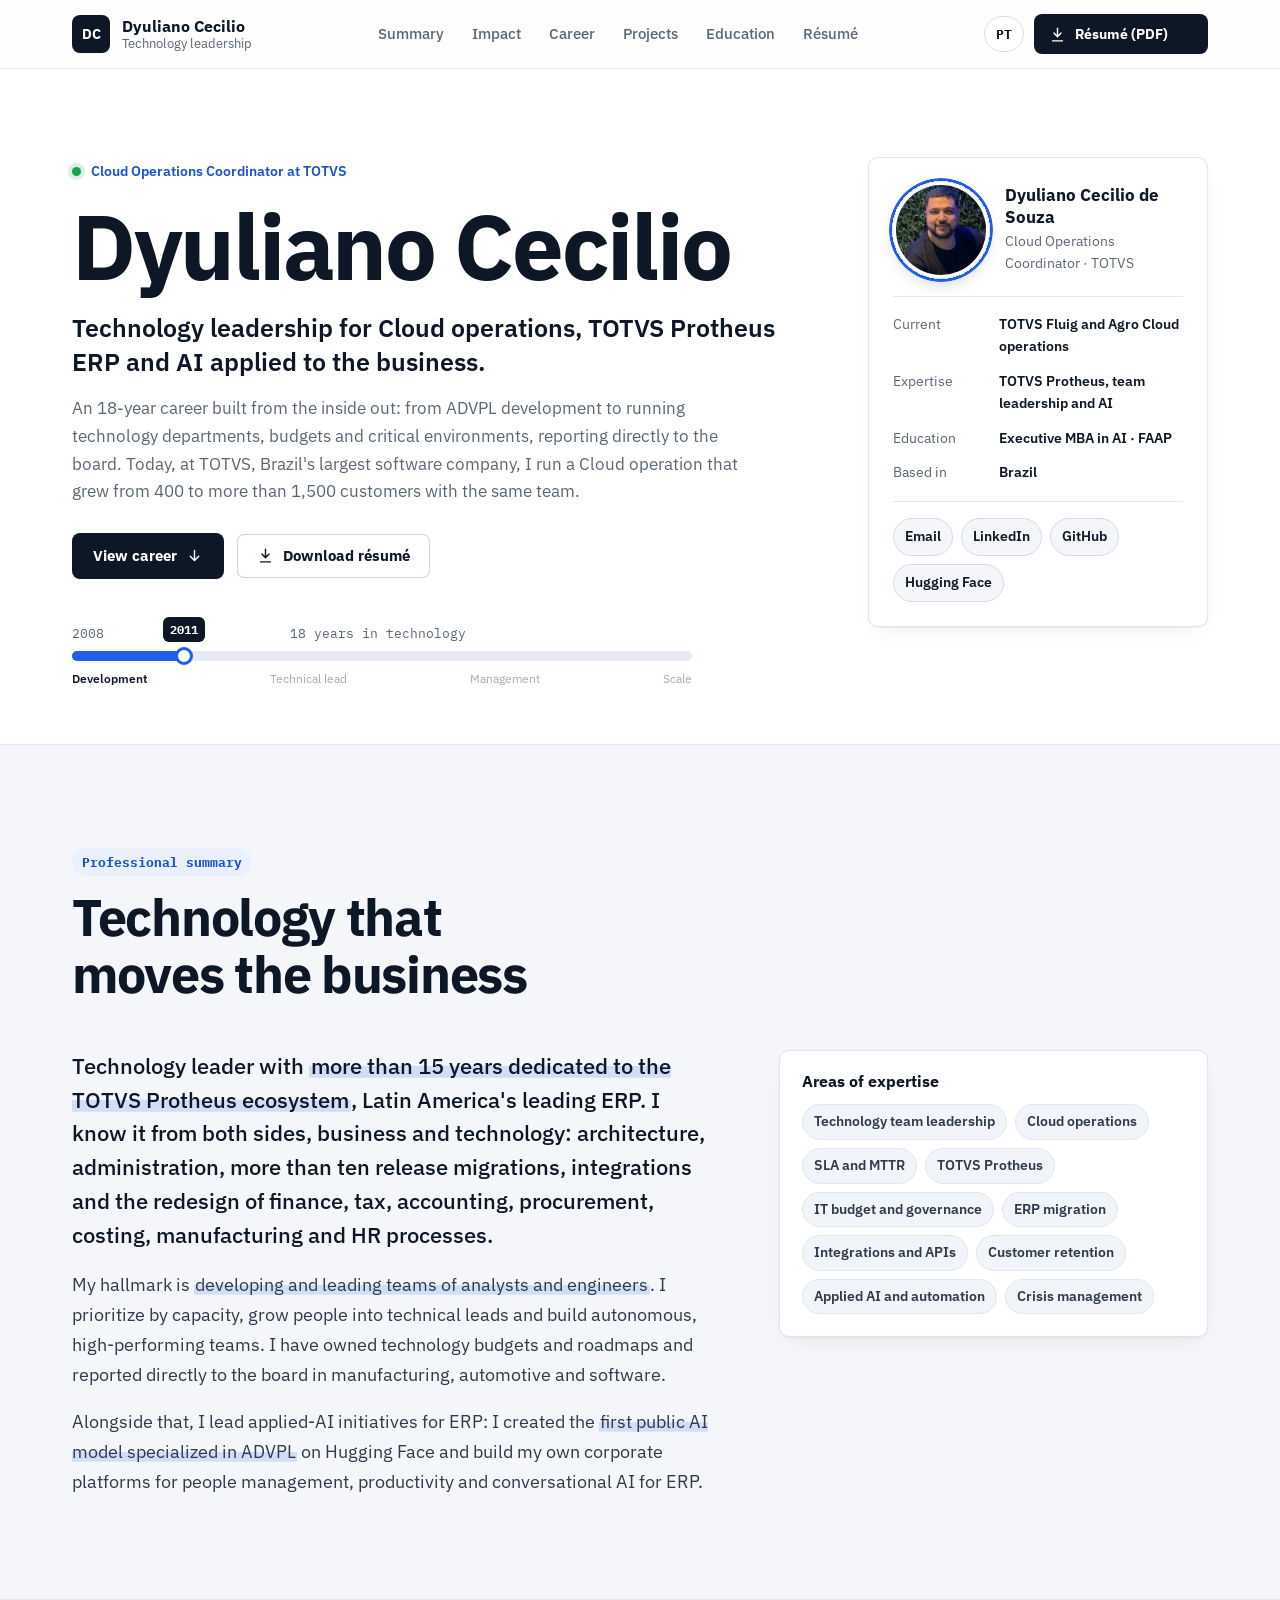
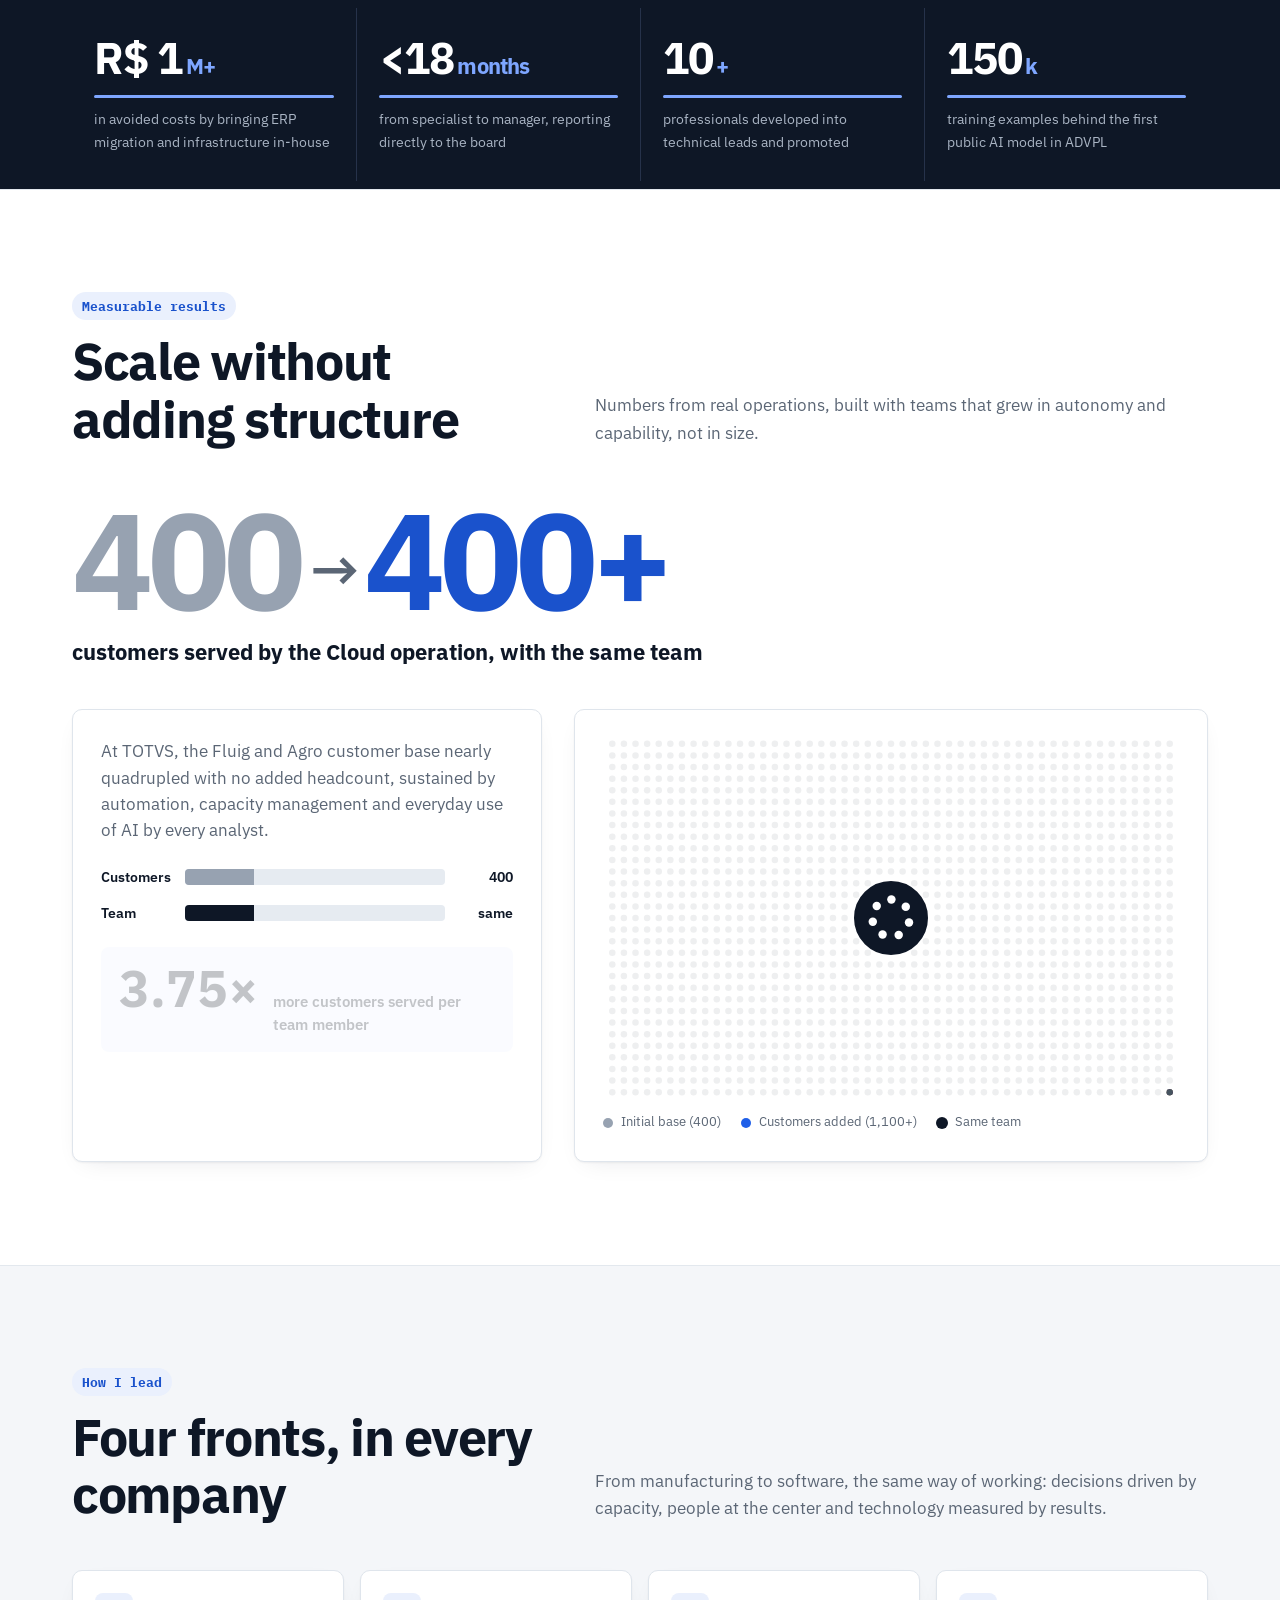
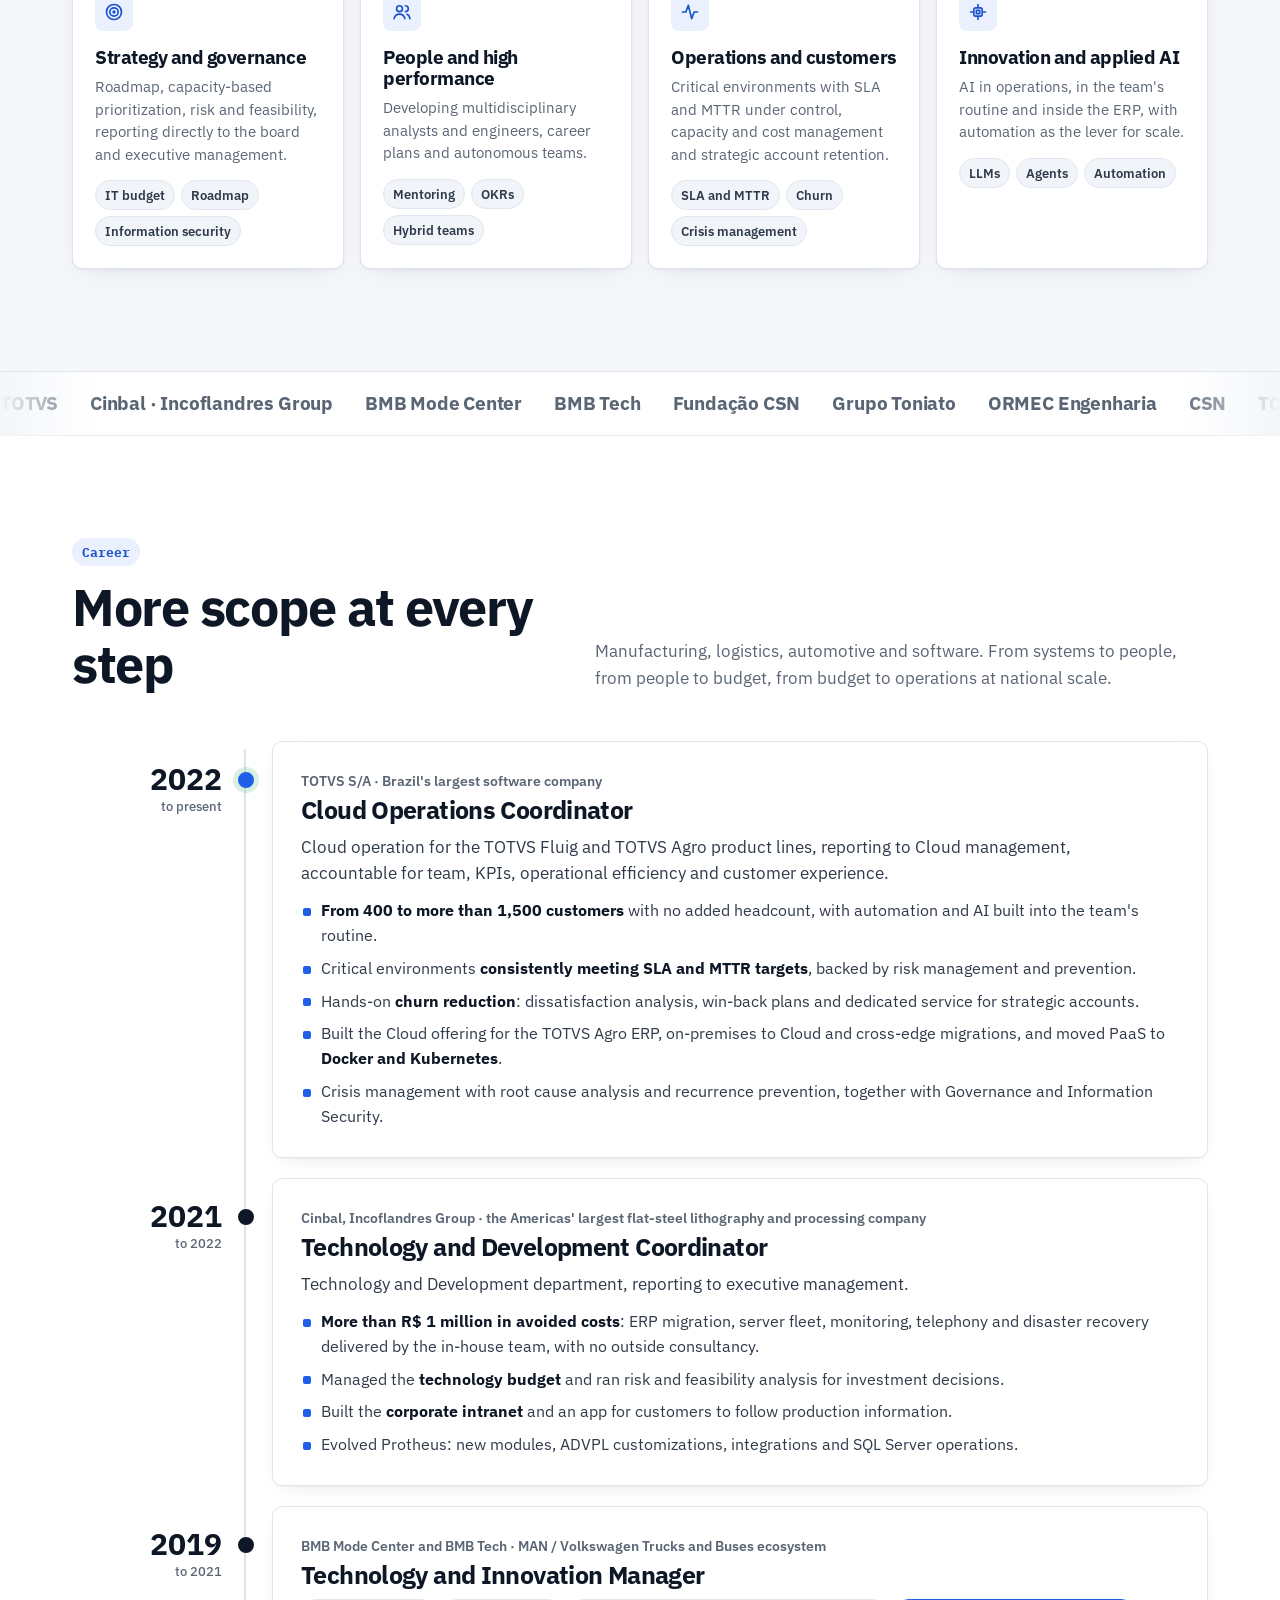
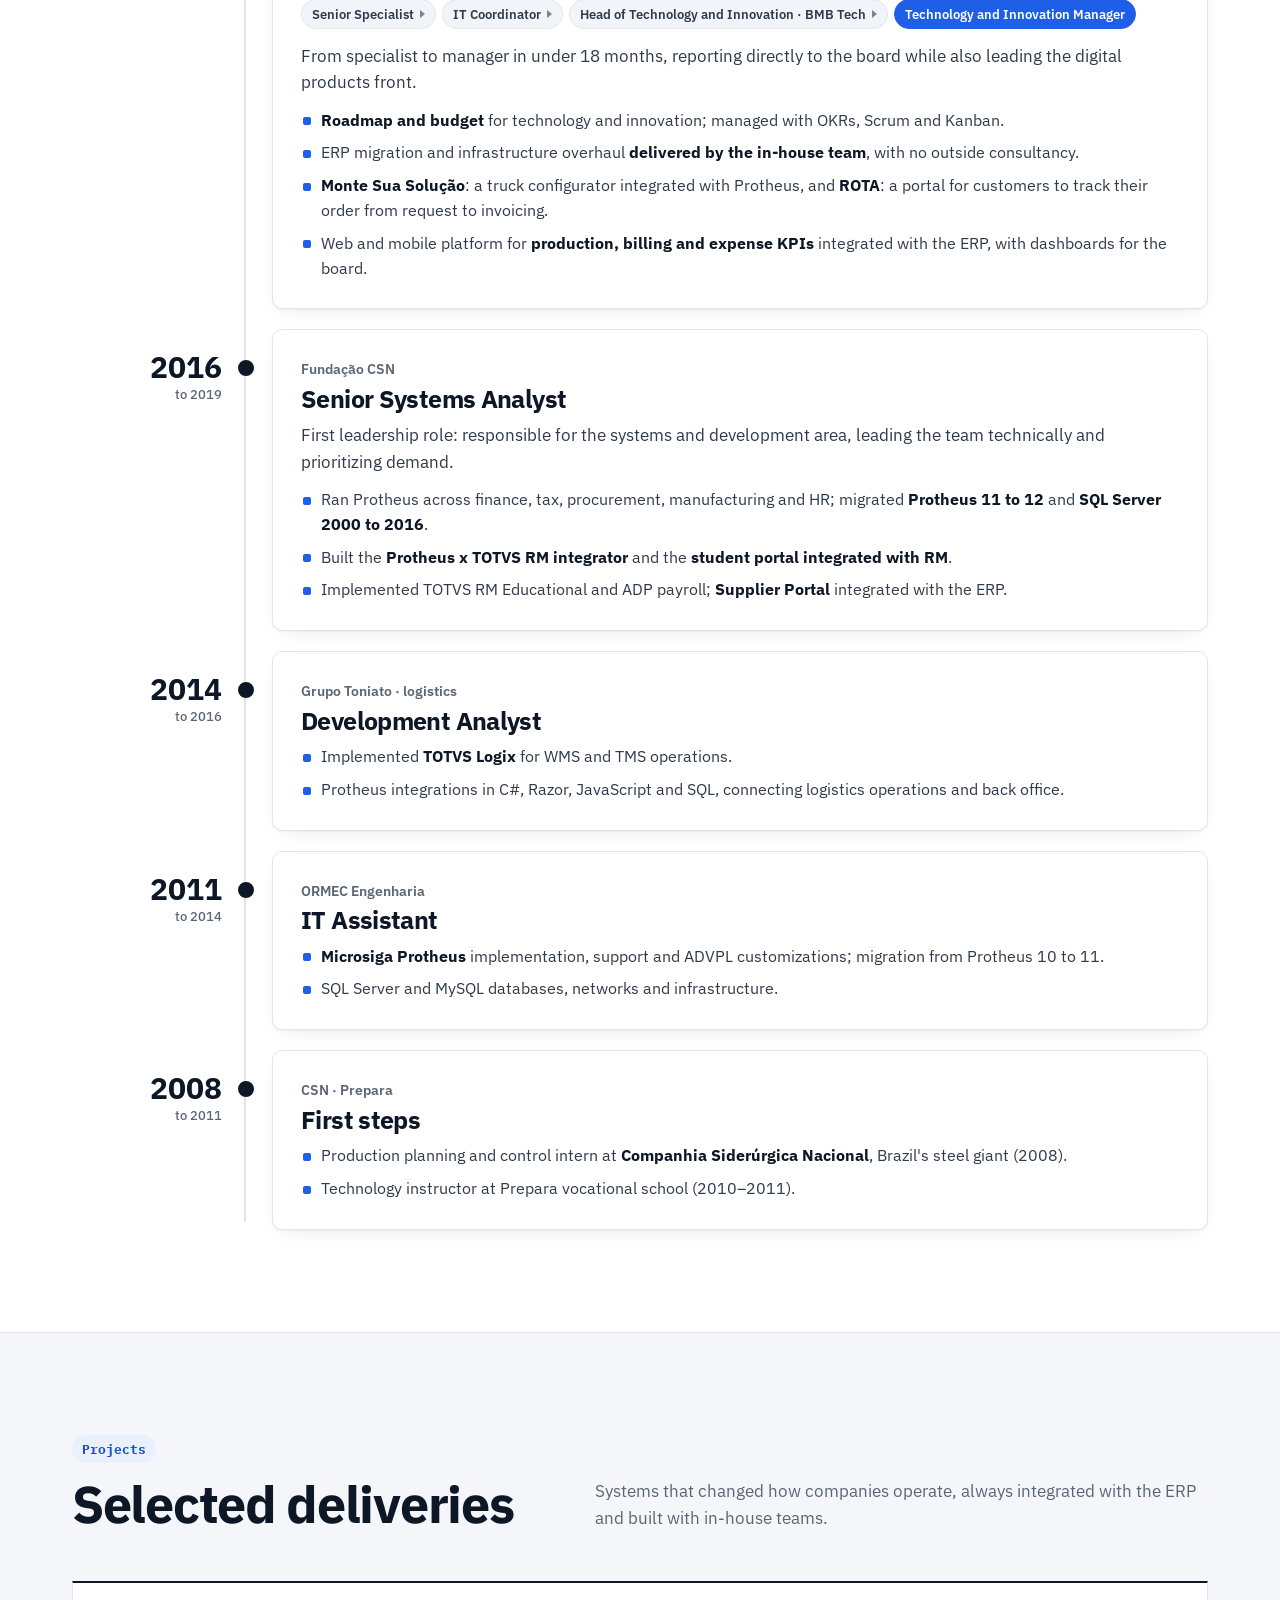
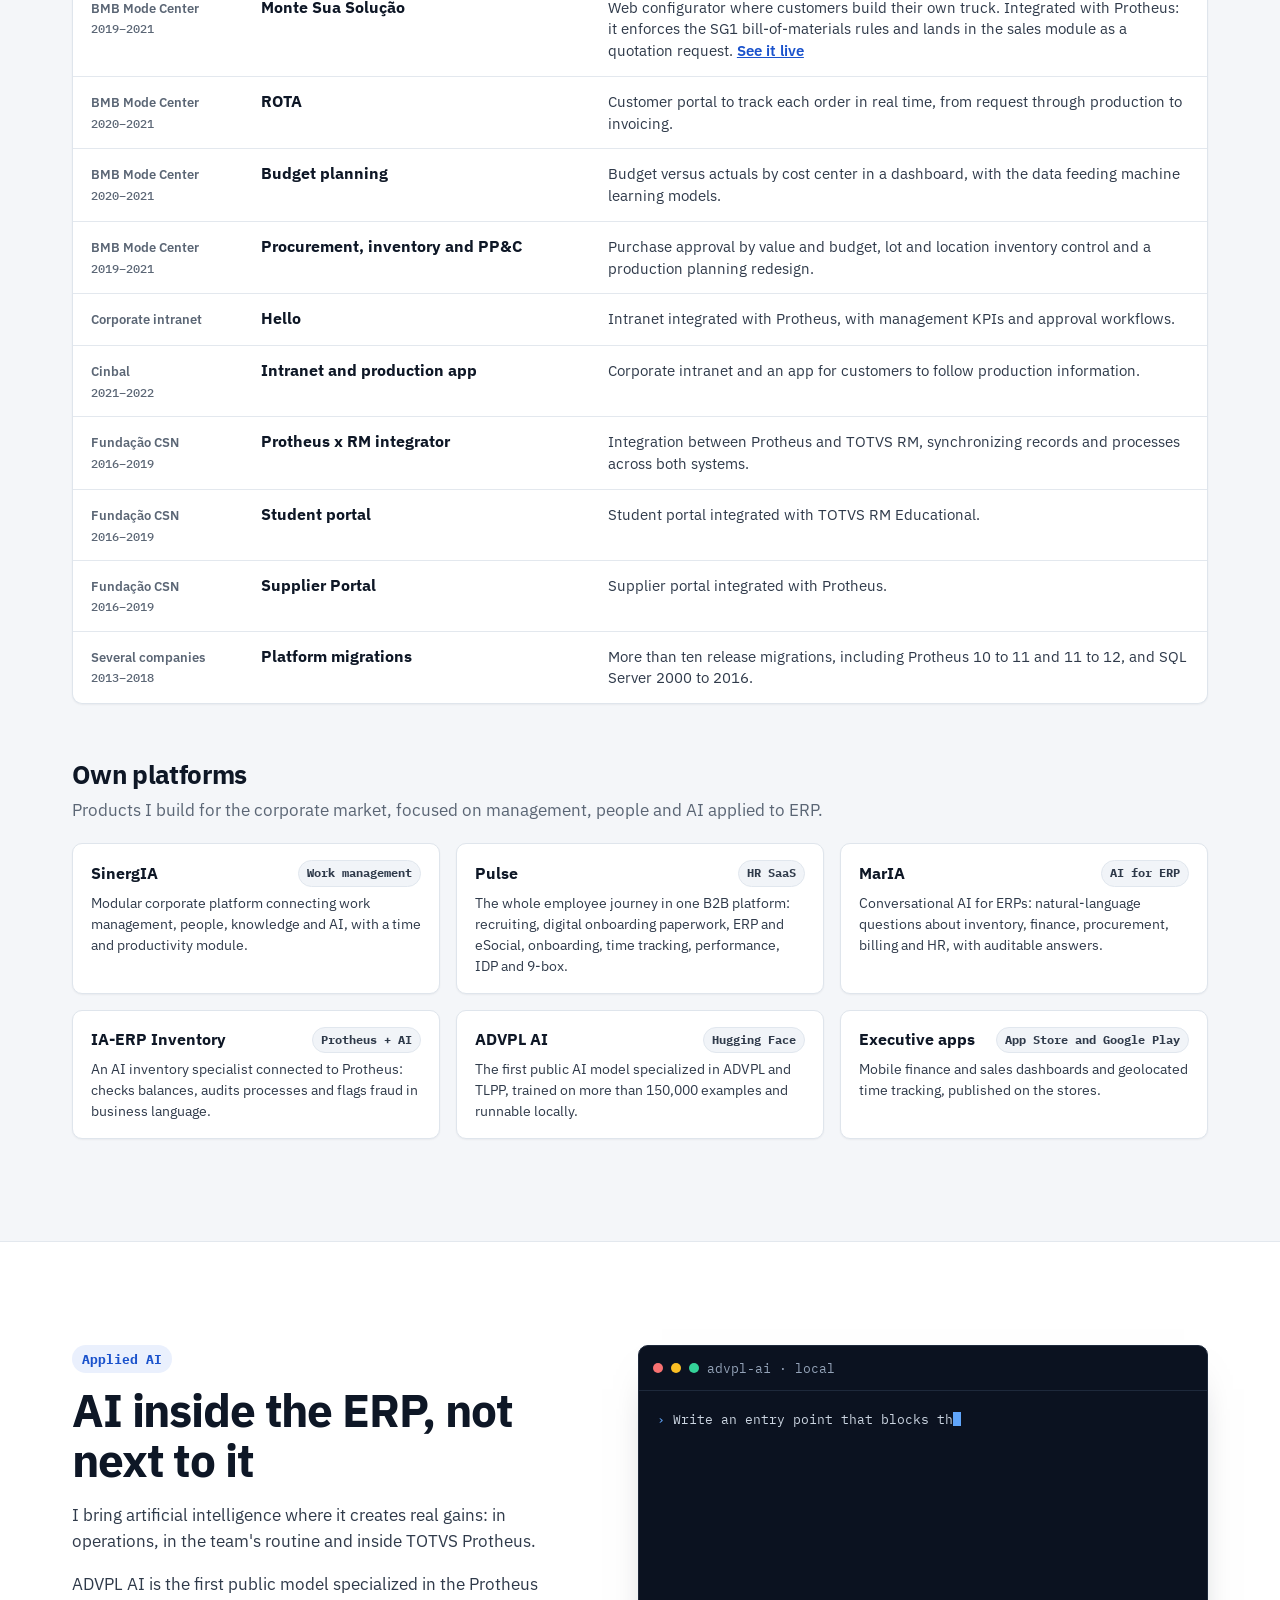
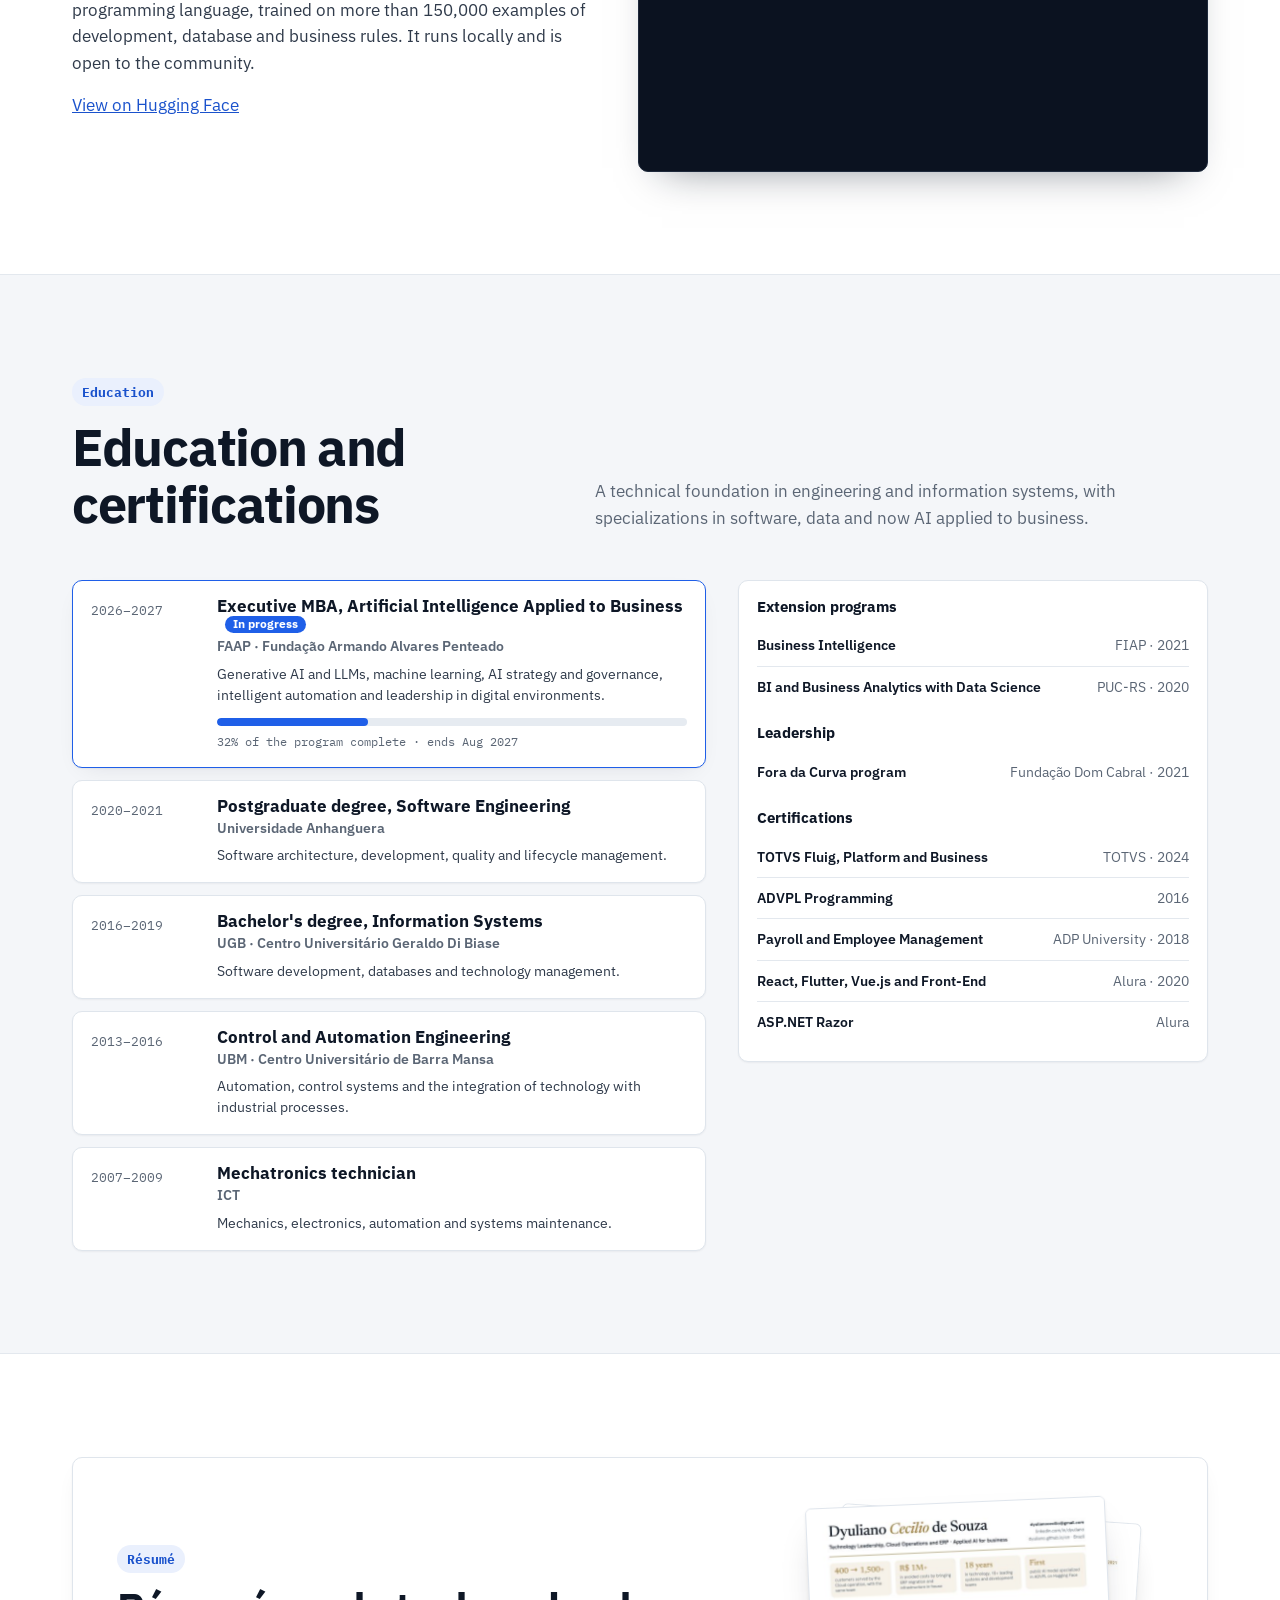
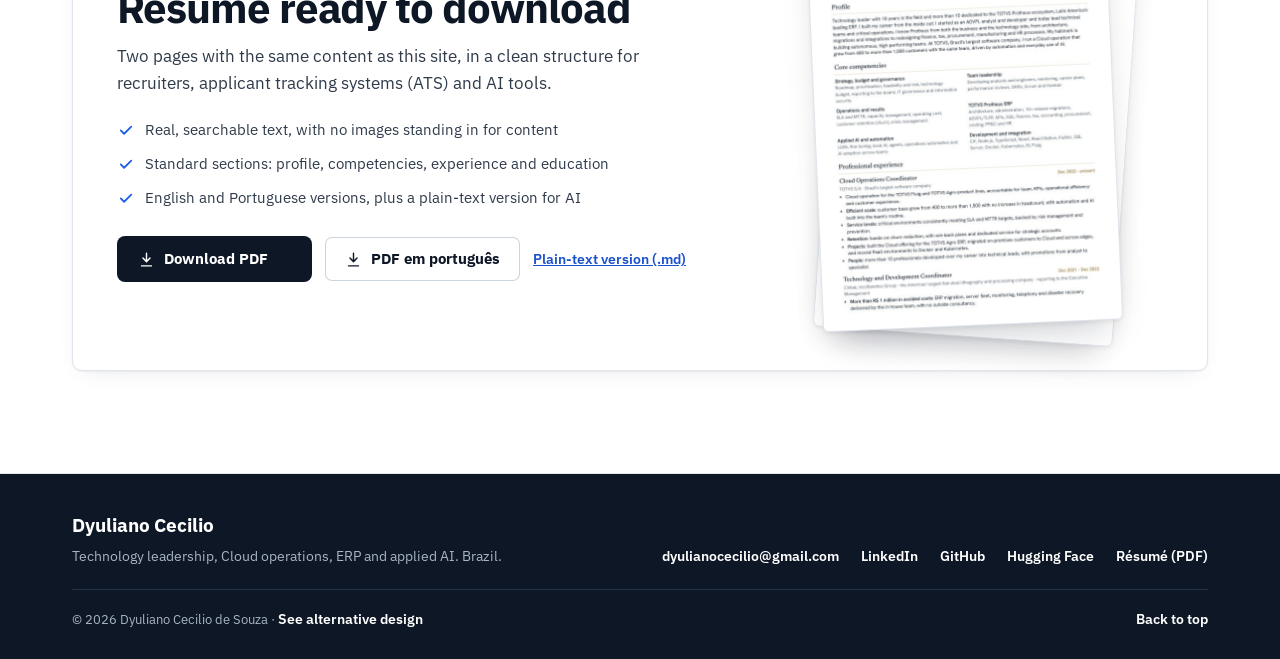
==== commit d840e8d4: "Mais vida: animações por seção, seção de download do currículo, PDF marcado para ATS e IA, versões e" ====
--- a/en/index.html
+++ b/en/index.html
@@ -26,6 +26,7 @@
 <link href="https://fonts.googleapis.com/css2?family=IBM+Plex+Mono:wght@500;700&family=IBM+Plex+Sans:wght@400;500;600;700&display=swap" rel="stylesheet">
 <link rel="stylesheet" href="../assets/theme-exec.css">
 <link rel="stylesheet" href="../assets/site.css">
+<link rel="stylesheet" href="../assets/motion.css">
 <script type="application/ld+json">
 {"@context":"https://schema.org","@type":"Person","name":"Dyuliano Cecilio de Souza","jobTitle":"Cloud Operations Coordinator","worksFor":{"@type":"Organization","name":"TOTVS"},"address":{"@type":"PostalAddress","addressCountry":"BR"},"url":"https://dyuliano.github.io/en/","sameAs":["https://www.linkedin.com/in/dyuliano/","https://github.com/dyuliano","https://huggingface.co/dyulianocecilio"]}
 </script>
@@ -48,12 +49,12 @@
       <li><a href="#trajetoria">Career</a></li>
       <li><a href="#projetos">Projects</a></li>
       <li><a href="#formacao">Education</a></li>
-      <li><a href="#contato">Contact</a></li>
+      <li><a href="#curriculo">Résumé</a></li>
     </ul>
     </nav>
     <div class="tools">
       <a class="lang" href="../" hreflang="pt-BR" lang="pt-BR" aria-label="Versão em português">PT</a>
-      <a class="btn primary sm" href="../assets/Dyuliano-Cecilio-Resume.pdf" download><svg viewBox="0 0 24 24" fill="none" stroke="currentColor" stroke-width="2" stroke-linecap="round" stroke-linejoin="round" aria-hidden="true"><path d="M12 3v12m0 0-5-5m5 5 5-5M5 21h14"/></svg>Résumé (PDF)</a>
+      <a class="btn primary sm" href="../assets/Dyuliano-Cecilio-Resume.pdf" download data-dl><svg viewBox="0 0 24 24" fill="none" stroke="currentColor" stroke-width="2" stroke-linecap="round" stroke-linejoin="round" aria-hidden="true"><path d="M12 3v12m0 0-5-5m5 5 5-5M5 21h14"/></svg><span class="lbl"><span class="go">Résumé (PDF)</span><span class="done" aria-hidden="true">Download started</span></span></a>
       <button class="menu-btn" id="menuBtn" aria-label="Open menu" aria-expanded="false" aria-controls="menu" data-open="Open menu" data-close="Close menu"><i></i><i></i></button>
     </div>
   </div>
@@ -63,30 +64,30 @@
 <section class="hero" id="inicio">
   <div class="wrap hero-grid">
     <div>
-      <p class="eyebrow"><span class="dot" aria-hidden="true"></span>Cloud Operations Coordinator at TOTVS</p>
+      <p class="eyebrow" data-in style="--i:0"><span class="dot" aria-hidden="true"></span>Cloud Operations Coordinator at TOTVS</p>
       <h1><span>Dyuliano</span> <span>Cecilio</span></h1>
-      <p class="title">Technology leadership for Cloud operations, TOTVS Protheus ERP and AI applied to the business.</p>
-      <p class="lede">An 18-year career built from the inside out: from ADVPL development to running technology departments, budgets and critical environments, reporting directly to the board. Today, at TOTVS, Brazil's largest software company, I run a Cloud operation that grew from 400 to more than 1,500 customers with the same team.</p>
-      <div class="actions">
+      <p class="title" data-in style="--i:2">Technology leadership for Cloud operations, TOTVS Protheus ERP and AI applied to the business.</p>
+      <p class="lede" data-in style="--i:3">An 18-year career built from the inside out: from ADVPL development to running technology departments, budgets and critical environments, reporting directly to the board. Today, at TOTVS, Brazil's largest software company, I run a Cloud operation that grew from 400 to more than 1,500 customers with the same team.</p>
+      <div class="actions" data-in style="--i:4">
         <a class="btn primary" href="#trajetoria">View career<svg viewBox="0 0 24 24" fill="none" stroke="currentColor" stroke-width="2" stroke-linecap="round" stroke-linejoin="round" aria-hidden="true"><path d="M12 5v14m0 0-6-6m6 6 6-6"/></svg></a>
-        <a class="btn ghost" href="../assets/Dyuliano-Cecilio-Resume.pdf" download><svg viewBox="0 0 24 24" fill="none" stroke="currentColor" stroke-width="2" stroke-linecap="round" stroke-linejoin="round" aria-hidden="true"><path d="M12 3v12m0 0-5-5m5 5 5-5M5 21h14"/></svg>Download résumé</a>
-      </div>
-      <div class="career" aria-hidden="true">
+        <a class="btn ghost" href="../assets/Dyuliano-Cecilio-Resume.pdf" download data-dl><svg viewBox="0 0 24 24" fill="none" stroke="currentColor" stroke-width="2" stroke-linecap="round" stroke-linejoin="round" aria-hidden="true"><path d="M12 3v12m0 0-5-5m5 5 5-5M5 21h14"/></svg><span class="lbl"><span class="go">Download résumé</span><span class="done" aria-hidden="true">Download started</span></span></a>
+      </div>
+      <div class="career" aria-hidden="true" data-in style="--i:5">
         <div class="lbl"><span>2008</span><span>18 years in technology</span><span>today</span></div>
-        <div class="track"><i></i></div>
+        <div class="track"><i id="careerFill"></i><span class="rider" id="careerRider"><b>2008</b></span></div>
         <div class="ticks"><span>Development</span><span>Technical lead</span><span>Management</span><span>Scale</span></div>
       </div>
     </div>
-    <aside class="profile reveal" aria-label="Contact and profiles">
+    <aside class="profile" data-in style="--i:3" aria-label="Contact and profiles">
       <div class="head">
-        <div class="avatar"><img src="../assets/rosto.jpg" alt="Photo of Dyuliano Cecilio" width="108" height="108"></div>
+        <div class="avatar"><span class="ring" aria-hidden="true"></span><img src="../assets/rosto.jpg" alt="Photo of Dyuliano Cecilio" width="108" height="108"></div>
         <div class="who"><b>Dyuliano Cecilio de Souza</b><span>Cloud Operations Coordinator · TOTVS</span></div>
       </div>
       <dl class="facts">
-          <div><dt>Current</dt><dd>TOTVS Fluig and Agro Cloud operations</dd></div>
-          <div><dt>Expertise</dt><dd>TOTVS Protheus, team leadership and AI</dd></div>
-          <div><dt>Education</dt><dd>Executive MBA in AI · FAAP</dd></div>
-          <div><dt>Based in</dt><dd>Brazil</dd></div>
+          <div style="--i:0"><dt>Current</dt><dd>TOTVS Fluig and Agro Cloud operations</dd></div>
+          <div style="--i:1"><dt>Expertise</dt><dd>TOTVS Protheus, team leadership and AI</dd></div>
+          <div style="--i:2"><dt>Education</dt><dd>Executive MBA in AI · FAAP</dd></div>
+          <div style="--i:3"><dt>Based in</dt><dd>Brazil</dd></div>
       </dl>
       <div class="links"><a href="mailto:dyulianocecilio@gmail.com">Email</a><a href="https://www.linkedin.com/in/dyuliano/" target="_blank" rel="noopener">LinkedIn</a><a href="https://github.com/dyuliano" target="_blank" rel="noopener">GitHub</a><a href="https://huggingface.co/dyulianocecilio" target="_blank" rel="noopener">Hugging Face</a></div>
     </aside>
@@ -98,11 +99,11 @@
     <div class="sec-head reveal"><div><span class="kicker">Professional summary</span><h2>Technology that moves the business</h2></div></div>
     <div class="summary">
       <div class="txt reveal">
-        <p>Technology leader with more than 15 years dedicated to the TOTVS Protheus ecosystem, Latin America's leading ERP. I know it from both sides, business and technology: architecture, administration, more than ten release migrations, integrations and the redesign of finance, tax, accounting, procurement, costing, manufacturing and HR processes.</p>
-        <p>My hallmark is developing and leading teams of analysts and engineers. I prioritize by capacity, grow people into technical leads and build autonomous, high-performing teams. I have owned technology budgets and roadmaps and reported directly to the board in manufacturing, automotive and software.</p>
-        <p>Alongside that, I lead applied-AI initiatives for ERP: I created the first public AI model specialized in ADVPL on Hugging Face and build my own corporate platforms for people management, productivity and conversational AI for ERP.</p>
-      </div>
-      <aside class="areas reveal"><h3>Areas of expertise</h3><ul class="tags"><li>Technology team leadership</li><li>Cloud operations</li><li>SLA and MTTR</li><li>TOTVS Protheus</li><li>IT budget and governance</li><li>ERP migration</li><li>Integrations and APIs</li><li>Customer retention</li><li>Applied AI and automation</li><li>Crisis management</li></ul></aside>
+        <p>Technology leader with <mark>more than 15 years dedicated to the TOTVS Protheus ecosystem</mark>, Latin America's leading ERP. I know it from both sides, business and technology: architecture, administration, more than ten release migrations, integrations and the redesign of finance, tax, accounting, procurement, costing, manufacturing and HR processes.</p>
+        <p>My hallmark is <mark>developing and leading teams of analysts and engineers</mark>. I prioritize by capacity, grow people into technical leads and build autonomous, high-performing teams. I have owned technology budgets and roadmaps and reported directly to the board in manufacturing, automotive and software.</p>
+        <p>Alongside that, I lead applied-AI initiatives for ERP: I created the <mark>first public AI model specialized in ADVPL</mark> on Hugging Face and build my own corporate platforms for people management, productivity and conversational AI for ERP.</p>
+      </div>
+      <aside class="areas reveal"><h3>Areas of expertise</h3><ul class="tags" data-stagger><li>Technology team leadership</li><li>Cloud operations</li><li>SLA and MTTR</li><li>TOTVS Protheus</li><li>IT budget and governance</li><li>ERP migration</li><li>Integrations and APIs</li><li>Customer retention</li><li>Applied AI and automation</li><li>Crisis management</li></ul></aside>
     </div>
   </div>
 </section>
@@ -110,10 +111,10 @@
 <section class="kpis" aria-label="Key figures">
   <div class="wrap">
     <div class="kpi-grid">
-      <div class="kpi"><div class="n"><span data-to="1" data-prefix="R$ ">R$ 0</span><small>M+</small></div><p>in avoided costs by bringing ERP migration and infrastructure in-house</p></div>
-      <div class="kpi"><div class="n"><span data-to="18" data-prefix="&lt;">&lt;0</span><small>months</small></div><p>from specialist to manager, reporting directly to the board</p></div>
-      <div class="kpi"><div class="n"><span data-to="10" data-prefix="">0</span><small>+</small></div><p>professionals developed into technical leads and promoted</p></div>
-      <div class="kpi"><div class="n"><span data-to="150" data-prefix="">0</span><small>k</small></div><p>training examples behind the first public AI model in ADVPL</p></div>
+      <div class="kpi" style="--i:0"><div class="n"><span data-to="1" data-prefix="R$ ">R$ 0</span><small>M+</small></div><span class="bar" aria-hidden="true"></span><p>in avoided costs by bringing ERP migration and infrastructure in-house</p></div>
+      <div class="kpi" style="--i:1"><div class="n"><span data-to="18" data-prefix="&lt;">&lt;0</span><small>months</small></div><span class="bar" aria-hidden="true"></span><p>from specialist to manager, reporting directly to the board</p></div>
+      <div class="kpi" style="--i:2"><div class="n"><span data-to="10" data-prefix="">0</span><small>+</small></div><span class="bar" aria-hidden="true"></span><p>professionals developed into technical leads and promoted</p></div>
+      <div class="kpi" style="--i:3"><div class="n"><span data-to="150" data-prefix="">0</span><small>k</small></div><span class="bar" aria-hidden="true"></span><p>training examples behind the first public AI model in ADVPL</p></div>
     </div>
   </div>
 </section>
@@ -143,16 +144,16 @@
 <section class="sec" id="lideranca">
   <div class="wrap">
     <div class="sec-head reveal"><div><span class="kicker">How I lead</span><h2>Four fronts, in every company</h2></div><p>From manufacturing to software, the same way of working: decisions driven by capacity, people at the center and technology measured by results.</p></div>
-    <div class="pillars">
-      <article class="pillar reveal"><div class="ic"><svg viewBox="0 0 24 24" fill="none" stroke="currentColor" stroke-width="2" stroke-linecap="round" stroke-linejoin="round" aria-hidden="true"><circle cx="12" cy="12" r="9"/><circle cx="12" cy="12" r="5"/><circle cx="12" cy="12" r="1"/></svg></div><h3>Strategy and governance</h3><p>Roadmap, capacity-based prioritization, risk and feasibility, reporting directly to the board and executive management.</p><ul><li>IT budget</li><li>Roadmap</li><li>Information security</li></ul></article>
-      <article class="pillar reveal"><div class="ic"><svg viewBox="0 0 24 24" fill="none" stroke="currentColor" stroke-width="2" stroke-linecap="round" stroke-linejoin="round" aria-hidden="true"><circle cx="9" cy="8" r="3.5"/><path d="M2.5 20c.8-3.5 3.4-5.5 6.5-5.5s5.7 2 6.5 5.5"/><path d="M16 4.5a3.5 3.5 0 0 1 0 7"/><path d="M18 14.7c1.9.7 3.1 2.5 3.5 5.3"/></svg></div><h3>People and high performance</h3><p>Developing multidisciplinary analysts and engineers, career plans and autonomous teams.</p><ul><li>Mentoring</li><li>OKRs</li><li>Hybrid teams</li></ul></article>
-      <article class="pillar reveal"><div class="ic"><svg viewBox="0 0 24 24" fill="none" stroke="currentColor" stroke-width="2" stroke-linecap="round" stroke-linejoin="round" aria-hidden="true"><path d="M3 12h4l3-8 4 16 3-8h4"/></svg></div><h3>Operations and customers</h3><p>Critical environments with SLA and MTTR under control, capacity and cost management and strategic account retention.</p><ul><li>SLA and MTTR</li><li>Churn</li><li>Crisis management</li></ul></article>
-      <article class="pillar reveal"><div class="ic"><svg viewBox="0 0 24 24" fill="none" stroke="currentColor" stroke-width="2" stroke-linecap="round" stroke-linejoin="round" aria-hidden="true"><path d="M12 3v3M12 18v3M3 12h3M18 12h3"/><rect x="7" y="7" width="10" height="10" rx="2"/><path d="M10 10h4v4h-4z"/></svg></div><h3>Innovation and applied AI</h3><p>AI in operations, in the team's routine and inside the ERP, with automation as the lever for scale.</p><ul><li>LLMs</li><li>Agents</li><li>Automation</li></ul></article>
-    </div>
-  </div>
-</section>
-
-<div class="cos" aria-label="Companies"><div class="wrap"><ul><li>TOTVS</li><li>Cinbal · Incoflandres Group</li><li>BMB Mode Center</li><li>BMB Tech</li><li>Fundação CSN</li><li>Grupo Toniato</li><li>ORMEC Engenharia</li><li>CSN</li></ul></div></div>
+    <div class="pillars" data-stagger>
+      <article class="pillar"><div class="ic"><svg viewBox="0 0 24 24" fill="none" stroke="currentColor" stroke-width="2" stroke-linecap="round" stroke-linejoin="round" aria-hidden="true"><circle cx="12" cy="12" r="9"/><circle cx="12" cy="12" r="5"/><circle cx="12" cy="12" r="1"/></svg></div><h3>Strategy and governance</h3><p>Roadmap, capacity-based prioritization, risk and feasibility, reporting directly to the board and executive management.</p><ul><li>IT budget</li><li>Roadmap</li><li>Information security</li></ul></article>
+      <article class="pillar"><div class="ic"><svg viewBox="0 0 24 24" fill="none" stroke="currentColor" stroke-width="2" stroke-linecap="round" stroke-linejoin="round" aria-hidden="true"><circle cx="9" cy="8" r="3.5"/><path d="M2.5 20c.8-3.5 3.4-5.5 6.5-5.5s5.7 2 6.5 5.5"/><path d="M16 4.5a3.5 3.5 0 0 1 0 7"/><path d="M18 14.7c1.9.7 3.1 2.5 3.5 5.3"/></svg></div><h3>People and high performance</h3><p>Developing multidisciplinary analysts and engineers, career plans and autonomous teams.</p><ul><li>Mentoring</li><li>OKRs</li><li>Hybrid teams</li></ul></article>
+      <article class="pillar"><div class="ic"><svg viewBox="0 0 24 24" fill="none" stroke="currentColor" stroke-width="2" stroke-linecap="round" stroke-linejoin="round" aria-hidden="true"><path d="M3 12h4l3-8 4 16 3-8h4"/></svg></div><h3>Operations and customers</h3><p>Critical environments with SLA and MTTR under control, capacity and cost management and strategic account retention.</p><ul><li>SLA and MTTR</li><li>Churn</li><li>Crisis management</li></ul></article>
+      <article class="pillar"><div class="ic"><svg viewBox="0 0 24 24" fill="none" stroke="currentColor" stroke-width="2" stroke-linecap="round" stroke-linejoin="round" aria-hidden="true"><path d="M12 3v3M12 18v3M3 12h3M18 12h3"/><rect x="7" y="7" width="10" height="10" rx="2"/><path d="M10 10h4v4h-4z"/></svg></div><h3>Innovation and applied AI</h3><p>AI in operations, in the team's routine and inside the ERP, with automation as the lever for scale.</p><ul><li>LLMs</li><li>Agents</li><li>Automation</li></ul></article>
+    </div>
+  </div>
+</section>
+
+<div class="cos" aria-label="Companies"><div class="track"><ul><li>TOTVS</li><li>Cinbal · Incoflandres Group</li><li>BMB Mode Center</li><li>BMB Tech</li><li>Fundação CSN</li><li>Grupo Toniato</li><li>ORMEC Engenharia</li><li>CSN</li></ul><ul aria-hidden="true"><li>TOTVS</li><li>Cinbal · Incoflandres Group</li><li>BMB Mode Center</li><li>BMB Tech</li><li>Fundação CSN</li><li>Grupo Toniato</li><li>ORMEC Engenharia</li><li>CSN</li></ul></div></div>
 
 <section class="sec alt" id="trajetoria">
   <div class="wrap">
@@ -180,7 +181,7 @@
 <section class="sec" id="projetos">
   <div class="wrap">
     <div class="sec-head reveal"><div><span class="kicker">Projects</span><h2>Selected deliveries</h2></div><p>Systems that changed how companies operate, always integrated with the ERP and built with in-house teams.</p></div>
-    <div class="plist reveal">
+    <div class="plist" data-stagger>
       <div class="prow"><div class="co">BMB Mode Center<small>2019–2021</small></div><h3>Monte Sua Solução</h3><p>Web configurator where customers build their own truck. Integrated with Protheus: it enforces the SG1 bill-of-materials rules and lands in the sales module as a quotation request. <a href="https://www.modecenter.com.br/solucao" target="_blank" rel="noopener">See it live</a></p></div>
       <div class="prow"><div class="co">BMB Mode Center<small>2020–2021</small></div><h3>ROTA</h3><p>Customer portal to track each order in real time, from request through production to invoicing.</p></div>
       <div class="prow"><div class="co">BMB Mode Center<small>2020–2021</small></div><h3>Budget planning</h3><p>Budget versus actuals by cost center in a dashboard, with the data feeding machine learning models.</p></div>
@@ -194,7 +195,7 @@
     </div>
     <h3 class="sub-h reveal">Own platforms</h3>
     <p class="sub-p reveal">Products I build for the corporate market, focused on management, people and AI applied to ERP.</p>
-    <div class="products reveal">
+    <div class="products" data-stagger>
       <article class="prod"><div class="pt"><h3>SinergIA</h3><span class="badge">Work management</span></div><p>Modular corporate platform connecting work management, people, knowledge and AI, with a time and productivity module.</p></article>
       <article class="prod"><div class="pt"><h3>Pulse</h3><span class="badge">HR SaaS</span></div><p>The whole employee journey in one B2B platform: recruiting, digital onboarding paperwork, ERP and eSocial, onboarding, time tracking, performance, IDP and 9-box.</p></article>
       <article class="prod"><div class="pt"><h3>MarIA</h3><span class="badge">AI for ERP</span></div><p>Conversational AI for ERPs: natural-language questions about inventory, finance, procurement, billing and HR, with auditable answers.</p></article>
@@ -224,8 +225,8 @@
   <div class="wrap">
     <div class="sec-head reveal"><div><span class="kicker">Education</span><h2>Education and certifications</h2></div><p>A technical foundation in engineering and information systems, with specializations in software, data and now AI applied to business.</p></div>
     <div class="edu-grid">
-      <div class="degrees reveal">
-        <article class="deg hl"><div class="when">2026–2027</div><div><h3>Executive MBA, Artificial Intelligence Applied to Business<span class="st">In progress</span></h3><div class="inst">FAAP · Fundação Armando Alvares Penteado</div><p>Generative AI and LLMs, machine learning, AI strategy and governance, intelligent automation and leadership in digital environments.</p></div></article>
+      <div class="degrees" data-stagger>
+        <article class="deg hl"><div class="when">2026–2027</div><div><h3>Executive MBA, Artificial Intelligence Applied to Business<span class="st">In progress</span></h3><div class="inst">FAAP · Fundação Armando Alvares Penteado</div><p>Generative AI and LLMs, machine learning, AI strategy and governance, intelligent automation and leadership in digital environments.</p><div class="mba" data-start="2026-08-01" data-end="2027-08-31" data-label="{p}% of the program complete · ends Aug 2027"><div class="tr"><i></i></div><span></span></div></div></article>
         <article class="deg"><div class="when">2020–2021</div><div><h3>Postgraduate degree, Software Engineering</h3><div class="inst">Universidade Anhanguera</div><p>Software architecture, development, quality and lifecycle management.</p></div></article>
         <article class="deg"><div class="when">2016–2019</div><div><h3>Bachelor's degree, Information Systems</h3><div class="inst">UGB · Centro Universitário Geraldo Di Biase</div><p>Software development, databases and technology management.</p></div></article>
         <article class="deg"><div class="when">2013–2016</div><div><h3>Control and Automation Engineering</h3><div class="inst">UBM · Centro Universitário de Barra Mansa</div><p>Automation, control systems and the integration of technology with industrial processes.</p></div></article>
@@ -235,13 +236,36 @@
     </div>
   </div>
 </section>
+
+<section class="sec alt cv-sec reveal" id="curriculo">
+  <div class="wrap">
+    <div class="cv-card">
+      <div>
+        <span class="kicker">Résumé</span>
+        <h2>Résumé ready to download</h2>
+        <p class="lead">Two pages with the same content as this site, in a clean structure for recruiters, applicant tracking systems (ATS) and AI tools.</p>
+        <ul class="cv-points"><li><svg viewBox="0 0 24 24" fill="none" stroke="currentColor" stroke-width="2.4" stroke-linecap="round" stroke-linejoin="round" aria-hidden="true"><path d="M5 12.5l4.5 4.5L19 7.5"/></svg><span>Real, searchable text, with no images standing in for content</span></li><li><svg viewBox="0 0 24 24" fill="none" stroke="currentColor" stroke-width="2.4" stroke-linecap="round" stroke-linejoin="round" aria-hidden="true"><path d="M5 12.5l4.5 4.5L19 7.5"/></svg><span>Standard sections: profile, competencies, experience and education</span></li><li><svg viewBox="0 0 24 24" fill="none" stroke="currentColor" stroke-width="2.4" stroke-linecap="round" stroke-linejoin="round" aria-hidden="true"><path d="M5 12.5l4.5 4.5L19 7.5"/></svg><span>English and Portuguese versions, plus a plain-text version for AI</span></li></ul>
+        <div class="cv-actions">
+          <a class="btn primary" href="../assets/Dyuliano-Cecilio-Resume.pdf" download data-dl><svg viewBox="0 0 24 24" fill="none" stroke="currentColor" stroke-width="2" stroke-linecap="round" stroke-linejoin="round" aria-hidden="true"><path d="M12 3v12m0 0-5-5m5 5 5-5M5 21h14"/></svg><span class="lbl"><span class="go">Download PDF</span><span class="done" aria-hidden="true">Download started</span></span></a>
+          <a class="btn ghost" href="../assets/Dyuliano-Cecilio-Curriculo.pdf" download data-dl><svg viewBox="0 0 24 24" fill="none" stroke="currentColor" stroke-width="2" stroke-linecap="round" stroke-linejoin="round" aria-hidden="true"><path d="M12 3v12m0 0-5-5m5 5 5-5M5 21h14"/></svg><span class="lbl"><span class="go">PDF em português</span><span class="done" aria-hidden="true">Download started</span></span></a>
+          <a class="alt" href="../en/resume.md">Plain-text version (.md)</a>
+        </div>
+      </div>
+      <div class="cv-preview" aria-hidden="true">
+        <span class="sheet back"><img src="../assets/cv-en-2.jpg" alt="" width="600" height="849" loading="lazy"></span>
+        <a class="sheet" href="../assets/Dyuliano-Cecilio-Resume.pdf" download data-dl tabindex="-1"><img src="../assets/cv-en.jpg" alt="Preview of the first page of the PDF résumé" width="600" height="849" loading="lazy"></a>
+      </div>
+    </div>
+  </div>
+</section>
 </main>
+<a class="btn primary fab" href="../assets/Dyuliano-Cecilio-Resume.pdf" download data-dl><svg viewBox="0 0 24 24" fill="none" stroke="currentColor" stroke-width="2" stroke-linecap="round" stroke-linejoin="round" aria-hidden="true"><path d="M12 3v12m0 0-5-5m5 5 5-5M5 21h14"/></svg><span class="lbl"><span class="go">Download résumé</span><span class="done" aria-hidden="true">Download started</span></span></a>
 
 <footer class="foot" id="contato">
   <div class="wrap">
     <div class="foot-top">
       <div><b>Dyuliano Cecilio</b><p>Technology leadership, Cloud operations, ERP and applied AI. Brazil.</p></div>
-      <nav aria-label="Contact"><a href="mailto:dyulianocecilio@gmail.com">dyulianocecilio@gmail.com</a><a href="https://www.linkedin.com/in/dyuliano/" target="_blank" rel="noopener">LinkedIn</a><a href="https://github.com/dyuliano" target="_blank" rel="noopener">GitHub</a><a href="https://huggingface.co/dyulianocecilio" target="_blank" rel="noopener">Hugging Face</a><a href="../assets/Dyuliano-Cecilio-Resume.pdf" download>Résumé (PDF)</a></nav>
+      <nav aria-label="Contact"><a href="mailto:dyulianocecilio@gmail.com">dyulianocecilio@gmail.com</a><a href="https://www.linkedin.com/in/dyuliano/" target="_blank" rel="noopener">LinkedIn</a><a href="https://github.com/dyuliano" target="_blank" rel="noopener">GitHub</a><a href="https://huggingface.co/dyulianocecilio" target="_blank" rel="noopener">Hugging Face</a><a href="../assets/Dyuliano-Cecilio-Resume.pdf" download data-dl>Résumé (PDF)</a></nav>
     </div>
     <div class="foot-base"><span>© <span data-year>2026</span> Dyuliano Cecilio de Souza · <a href="../v2/en/">See alternative design</a></span><a href="#inicio">Back to top</a></div>
   </div>
--- a/assets/theme-exec.css
+++ b/assets/theme-exec.css
@@ -116,3 +116,4 @@
   --intro-track:#26324A;
   --intro-fill:#1F5FE8;
 }
+:root{--hl:rgba(31,95,232,.16);--lift:translateY(-3px);--shadow-lift:0 2px 4px rgba(14,23,38,.06),0 18px 36px -16px rgba(14,23,38,.28);--row-hover:#F6F8FB}
--- a/assets/motion.css
+++ b/assets/motion.css
@@ -0,0 +1,156 @@
+/* Movimento e personalidade. Só transform, opacity, clip-path e filter.
+   Curvas fortes de ease-out; tudo desliga com prefers-reduced-motion. */
+@property --ring{syntax:'<number>';inherits:false;initial-value:0}
+:root{
+  --ease-out:cubic-bezier(.23,1,.32,1);
+  --ease-io:cubic-bezier(.77,0,.175,1);
+}
+
+/* ---------- hero ---------- */
+.hero h1 span{clip-path:inset(0 0 100% 0);transform:translateY(35%);transition:clip-path .9s var(--ease-out),transform .9s var(--ease-out)}
+.hero h1 span:last-child{transition-delay:.1s}
+.ready .hero h1 span{clip-path:inset(-12% -6% -24% -6%);transform:none}
+[data-in]{opacity:0;transform:translateY(14px);filter:blur(4px);transition:opacity .7s var(--ease-out),transform .7s var(--ease-out),filter .7s var(--ease-out);transition-delay:calc(.3s + var(--i,0) * 80ms)}
+.ready [data-in]{opacity:1;transform:none;filter:none}
+.profile[data-in]{transform:translateY(18px) scale(.97)}
+.ready .profile[data-in]{transform:none}
+.avatar{position:relative;overflow:visible}
+.avatar img{border-radius:50%}
+.avatar .ring{position:absolute;inset:-7px;border-radius:50%;background:conic-gradient(var(--accent) calc(var(--ring) * 1%),transparent 0);-webkit-mask:radial-gradient(farthest-side,transparent calc(100% - 3px),#000 calc(100% - 3px));mask:radial-gradient(farthest-side,transparent calc(100% - 3px),#000 calc(100% - 3px));transition:--ring 1.6s var(--ease-io) .9s;pointer-events:none}
+.ready .avatar .ring{--ring:100}
+.facts > div{opacity:0;transform:translateX(10px);transition:opacity .5s var(--ease-out),transform .5s var(--ease-out);transition-delay:calc(1s + var(--i,0) * 70ms)}
+.ready .facts > div{opacity:1;transform:none}
+
+/* barra de carreira com marcador de ano */
+.career .track{position:relative;overflow:visible}
+.career .track i{transition:none;border-radius:inherit}
+.career .rider{position:absolute;top:50%;left:0;width:18px;height:18px;margin:-9px 0 0 -9px;border-radius:50%;background:var(--surface);border:3px solid var(--accent);box-shadow:var(--shadow-sm)}
+.career .rider b{position:absolute;bottom:calc(100% + 8px);left:50%;transform:translateX(-50%);font-family:var(--font-mono);font-size:12px;font-weight:700;padding:3px 7px;border-radius:6px;background:var(--ink);color:var(--surface);white-space:nowrap;font-variant-numeric:tabular-nums}
+.career .ticks span{transition:color .3s ease,opacity .3s ease;opacity:.55}
+.career .ticks span.on{opacity:1;color:var(--ink);font-weight:600}
+
+/* ---------- títulos de seção ---------- */
+.sec-head .kicker{opacity:0;transform:scale(.92);transition:opacity .5s var(--ease-out),transform .5s var(--ease-out)}
+.sec-head h2{clip-path:inset(0 0 100% 0);transform:translateY(28%);transition:clip-path .9s var(--ease-out) .08s,transform .9s var(--ease-out) .08s}
+.sec-head > p{opacity:0;transform:translateY(10px);transition:opacity .7s var(--ease-out) .25s,transform .7s var(--ease-out) .25s}
+.sec-head.in .kicker,.sec-head.in > p{opacity:1;transform:none}
+.sec-head.in h2{clip-path:inset(-10% -4% -20% -4%);transform:none}
+.sec-head.reveal{opacity:1;transform:none}
+
+/* ---------- entrada em sequência ---------- */
+[data-stagger] > *{opacity:0;transform:translateY(16px);transition:opacity .6s var(--ease-out),transform .6s var(--ease-out),box-shadow .25s ease;transition-delay:calc(var(--i,0) * 70ms)}
+[data-stagger].in > *{opacity:1;transform:none}
+[data-stagger].in > *:hover{transition-delay:0s}
+
+/* marca-texto no resumo */
+.summary mark{color:inherit;background:linear-gradient(var(--hl),var(--hl)) no-repeat 0 88% / 0% 42%;transition:background-size 1.1s var(--ease-io);padding:0 .08em;border-radius:2px}
+.summary .txt.in mark{background-size:100% 42%}
+.summary .txt.in p:nth-child(1) mark{transition-delay:.3s}
+.summary .txt.in p:nth-child(2) mark{transition-delay:.7s}
+.summary .txt.in p:nth-child(3) mark{transition-delay:1.1s}
+
+/* indicadores */
+.kpi .n{display:inline-block}
+.kpis.in .kpi .n{animation:kpiPop .6s var(--ease-out) both;animation-delay:calc(var(--i,0) * 90ms + .1s)}
+@keyframes kpiPop{from{transform:translateY(10px);opacity:0}to{transform:none;opacity:1}}
+.kpi .bar{display:block;height:3px;margin-top:14px;background:var(--kpi-accent);transform:scaleX(0);transform-origin:left;transition:transform 1.2s var(--ease-io);transition-delay:calc(var(--i,0) * 90ms + .3s);border-radius:2px}
+.kpis.in .kpi .bar{transform:scaleX(1)}
+
+/* liderança: ícones se desenham */
+.pillar .ic svg *{stroke-dasharray:1;stroke-dashoffset:1;transition:stroke-dashoffset 1.1s var(--ease-io);transition-delay:calc(var(--i,0) * 90ms + .35s)}
+.pillars.in .pillar .ic svg *{stroke-dashoffset:0}
+.pillar,.prod,.deg{transition:transform .25s var(--ease-out),box-shadow .25s var(--ease-out)}
+@media (hover:hover) and (pointer:fine){
+  .pillar:hover,.prod:hover,.deg:hover{transform:var(--lift)}
+  .pillar:hover,.prod:hover{box-shadow:var(--shadow-lift)}
+}
+
+/* empresas em movimento contínuo */
+.cos{padding:16px 0;-webkit-mask:linear-gradient(90deg,transparent,#000 8%,#000 92%,transparent);mask:linear-gradient(90deg,transparent,#000 8%,#000 92%,transparent)}
+.cos .track{display:flex;width:max-content;animation:cos 48s linear infinite}
+.cos .track ul{flex-wrap:nowrap;justify-content:flex-start;padding-right:32px}
+.cos:hover .track{animation-play-state:paused}
+@keyframes cos{to{transform:translateX(-50%)}}
+
+/* trajetória */
+.job{opacity:0;transform:translateX(28px);transition:opacity .7s var(--ease-out),transform .7s var(--ease-out),box-shadow .25s ease}
+.job.in{opacity:1;transform:none}
+.job .yr{opacity:0;transform:translateY(8px);transition:opacity .6s var(--ease-out) .15s,transform .6s var(--ease-out) .15s}
+.job.in .yr{opacity:1;transform:none}
+.job ul li{opacity:0;transform:translateY(8px);transition:opacity .5s var(--ease-out),transform .5s var(--ease-out);transition-delay:calc(.35s + var(--i,0) * 90ms)}
+.job.in ul li{opacity:1;transform:none}
+.ladder span{opacity:.3;transition:opacity .35s ease,transform .35s var(--ease-out);transition-delay:calc(.45s + var(--i,0) * 320ms)}
+.job.in .ladder span{opacity:1}
+.job.in .ladder span.top{animation:promo .6s var(--ease-out) both;animation-delay:calc(.45s + var(--i,0) * 320ms)}
+@keyframes promo{0%{transform:scale(.92);opacity:.3}60%{transform:scale(1.06);opacity:1}100%{transform:scale(1);opacity:1}}
+.ladder span:not(:last-child)::after{content:"";display:inline-block;width:0;height:0;margin-left:6px;border-left:5px solid currentColor;border-top:4px solid transparent;border-bottom:4px solid transparent;vertical-align:1px;opacity:.6}
+
+/* projetos */
+.prow{position:relative}
+.prow::before{content:"";position:absolute;left:0;top:0;bottom:0;width:3px;background:var(--accent);transform:scaleY(0);transform-origin:top;transition:transform .25s var(--ease-out)}
+@media (hover:hover) and (pointer:fine){
+  .prow{transition:background .2s ease}
+  .prow:hover{background:var(--row-hover)}
+  .prow:hover::before{transform:scaleY(1)}
+}
+
+/* formação: progresso do MBA */
+.mba{margin-top:12px}
+.mba .tr{height:8px;border-radius:999px;background:var(--track);border:var(--track-border);overflow:hidden}
+.mba .tr i{display:block;height:100%;width:0;background:var(--accent);transition:width 1.6s var(--ease-io) .4s;border-radius:inherit}
+.mba span{display:block;font-family:var(--font-mono);font-size:12px;color:var(--muted);margin-top:6px}
+.deg.hl .st{animation:pulse 2.4s ease-in-out infinite}
+@keyframes pulse{0%,100%{box-shadow:0 0 0 0 var(--live-halo)}50%{box-shadow:0 0 0 6px transparent}}
+
+/* ---------- currículo para download ---------- */
+.cv-sec .cv-card{display:grid;grid-template-columns:minmax(0,1.2fr) minmax(0,.8fr);gap:clamp(24px,4vw,56px);align-items:center;background:var(--surface);border:var(--card-border);border-radius:var(--radius);box-shadow:var(--shadow);padding:clamp(22px,3.5vw,44px)}
+.cv-card h2{font-size:clamp(28px,3.6vw,42px);margin-bottom:12px}
+.cv-card .lead{color:var(--ink-2);margin-bottom:22px;max-width:36em}
+.cv-points{list-style:none;margin:0 0 26px;padding:0;display:grid;gap:10px}
+.cv-points li{display:flex;gap:10px;align-items:flex-start;font-size:15px;color:var(--ink-2)}
+.cv-points svg{flex:none;width:18px;height:18px;color:var(--accent);margin-top:3px}
+.cv-actions{display:flex;flex-wrap:wrap;gap:12px;align-items:center}
+.cv-actions .alt{font-size:14px;font-weight:600}
+.cv-preview{position:relative;justify-self:center;width:min(100%,300px);perspective:1200px}
+.cv-preview .sheet{display:block;border-radius:6px;overflow:hidden;border:var(--card-border);box-shadow:var(--shadow-lift);transform:rotate(-2.5deg) translateY(0);transition:transform .5s var(--ease-out);background:#fff}
+.cv-preview .sheet.back{position:absolute;inset:0;transform:rotate(4deg) translate(14px,10px);opacity:.9;z-index:-1}
+.cv-preview img{width:100%;height:auto}
+@media (hover:hover) and (pointer:fine){.cv-preview:hover .sheet:not(.back){transform:rotate(0) translateY(-6px)}}
+.cv-sec.in .cv-preview .sheet:not(.back){animation:sheetIn .9s var(--ease-out) both .15s}
+@keyframes sheetIn{from{opacity:0;transform:rotate(-8deg) translateY(30px)}to{opacity:1;transform:rotate(-2.5deg) translateY(0)}}
+
+/* botão de download: confirmação */
+.btn .lbl{display:inline-grid}
+.btn .lbl > span{grid-area:1/1;transition:opacity .2s ease,filter .2s ease,transform .2s var(--ease-out)}
+.btn .lbl .done{opacity:0;filter:blur(3px);transform:translateY(6px)}
+.btn.downloaded .lbl .go{opacity:0;filter:blur(3px);transform:translateY(-6px)}
+.btn.downloaded .lbl .done{opacity:1;filter:none;transform:none}
+.btn:active{transform:scale(.97)}
+
+/* botão flutuante no celular */
+.fab{position:fixed;left:50%;bottom:max(16px,env(safe-area-inset-bottom));z-index:55;transform:translate(-50%,140%);transition:transform .45s var(--ease-out);display:none}
+.fab.show{transform:translate(-50%,0)}
+@media (max-width:640px){
+  .fab{display:inline-flex;box-shadow:var(--shadow-lift)}
+  .cv-sec .cv-card{grid-template-columns:1fr}
+  .cv-preview{width:min(80%,240px);order:-1}
+  .cv-actions .btn{flex:1 1 100%}
+}
+
+@media (prefers-reduced-motion:reduce){
+  .hero h1 span,.sec-head h2{clip-path:none!important;transform:none!important}
+  [data-in],[data-stagger] > *,.job,.job .yr,.job ul li,.facts > div,.sec-head .kicker,.sec-head > p,.ladder span{opacity:1!important;transform:none!important;filter:none!important}
+  .summary mark{background-size:100% 42%}
+  .kpi .bar{transform:none}
+  .pillar .ic svg *{stroke-dashoffset:0}
+  .avatar .ring{--ring:100}
+  .cos .track{animation:none}
+  .cos .track ul + ul{display:none}
+  .cos .track{width:auto;justify-content:center}
+}
+@media print{
+  .fab,.cv-preview,.cv-sec{display:none!important}
+  [data-in],[data-stagger] > *,.job,.job ul li,.ladder span{opacity:1!important;transform:none!important;filter:none!important}
+  .hero h1 span,.sec-head h2{clip-path:none!important;transform:none!important}
+}
+.career .lbl span:last-child{opacity:0}
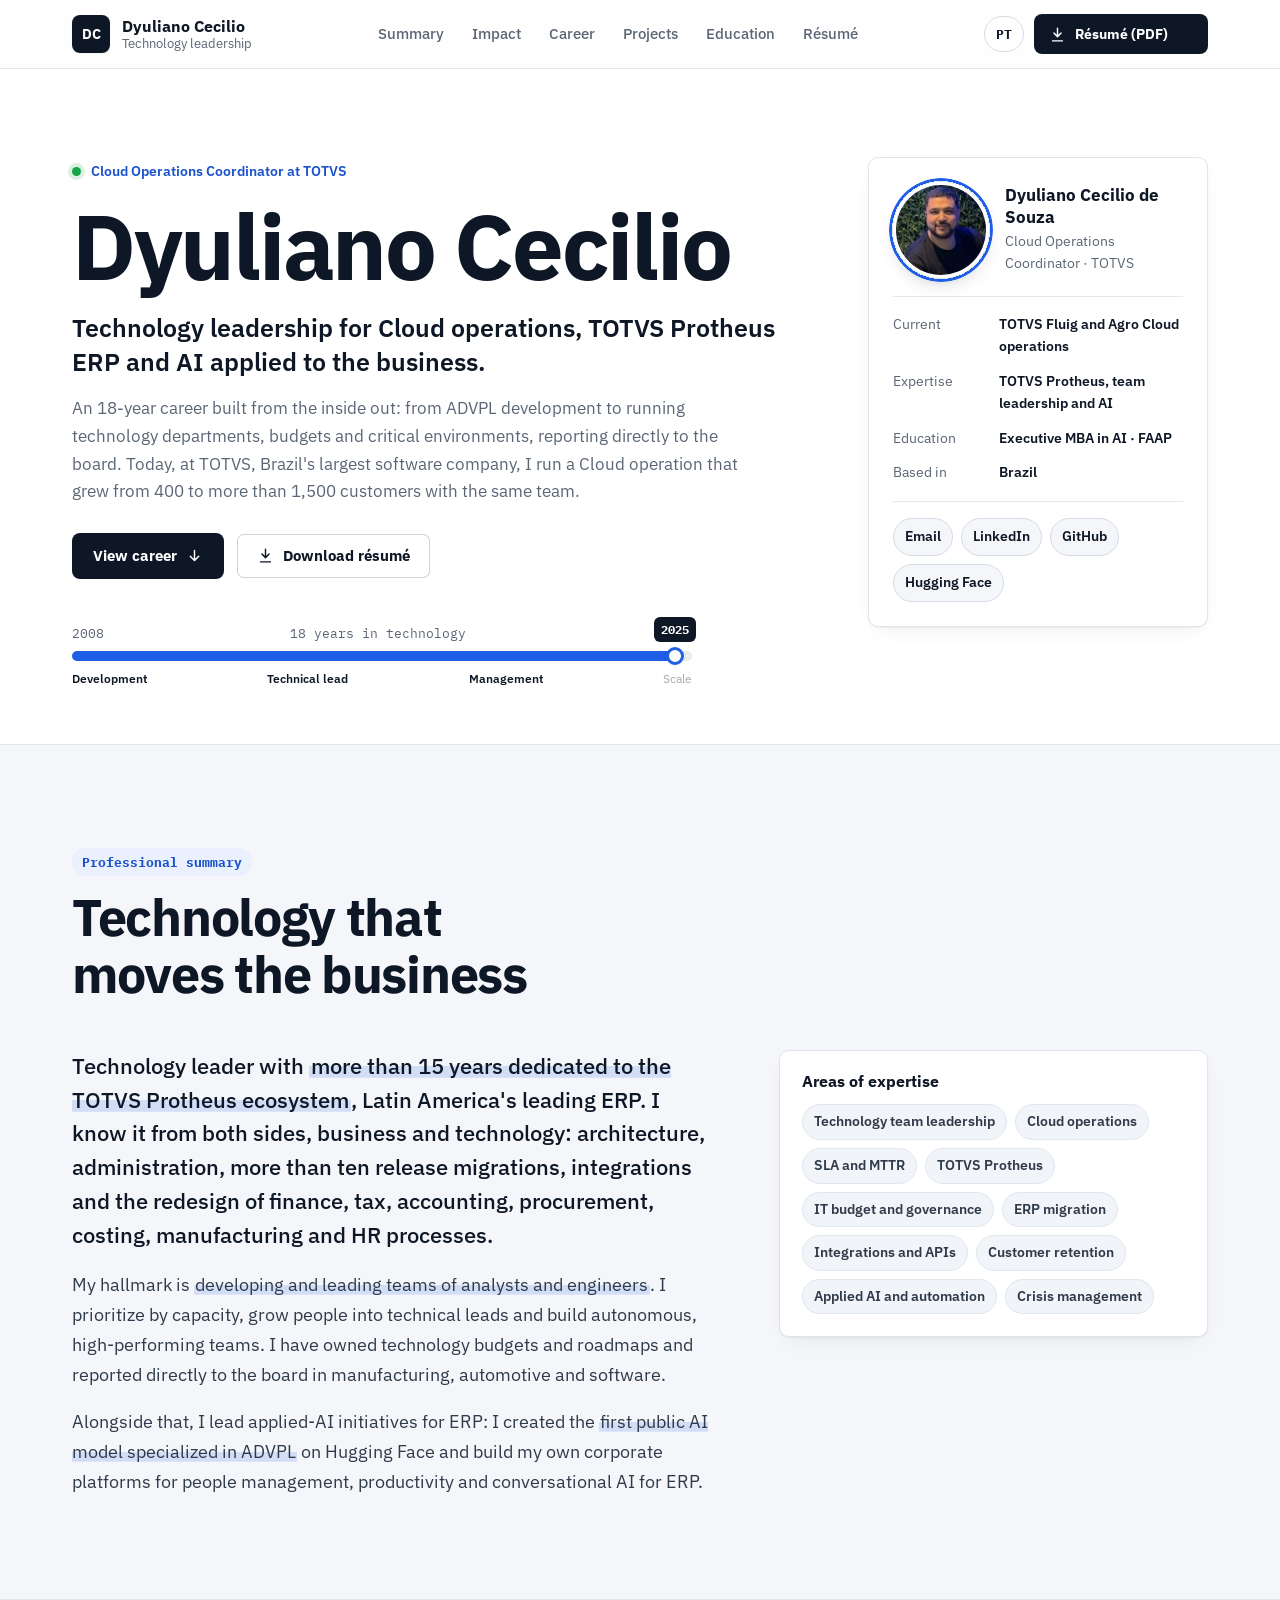
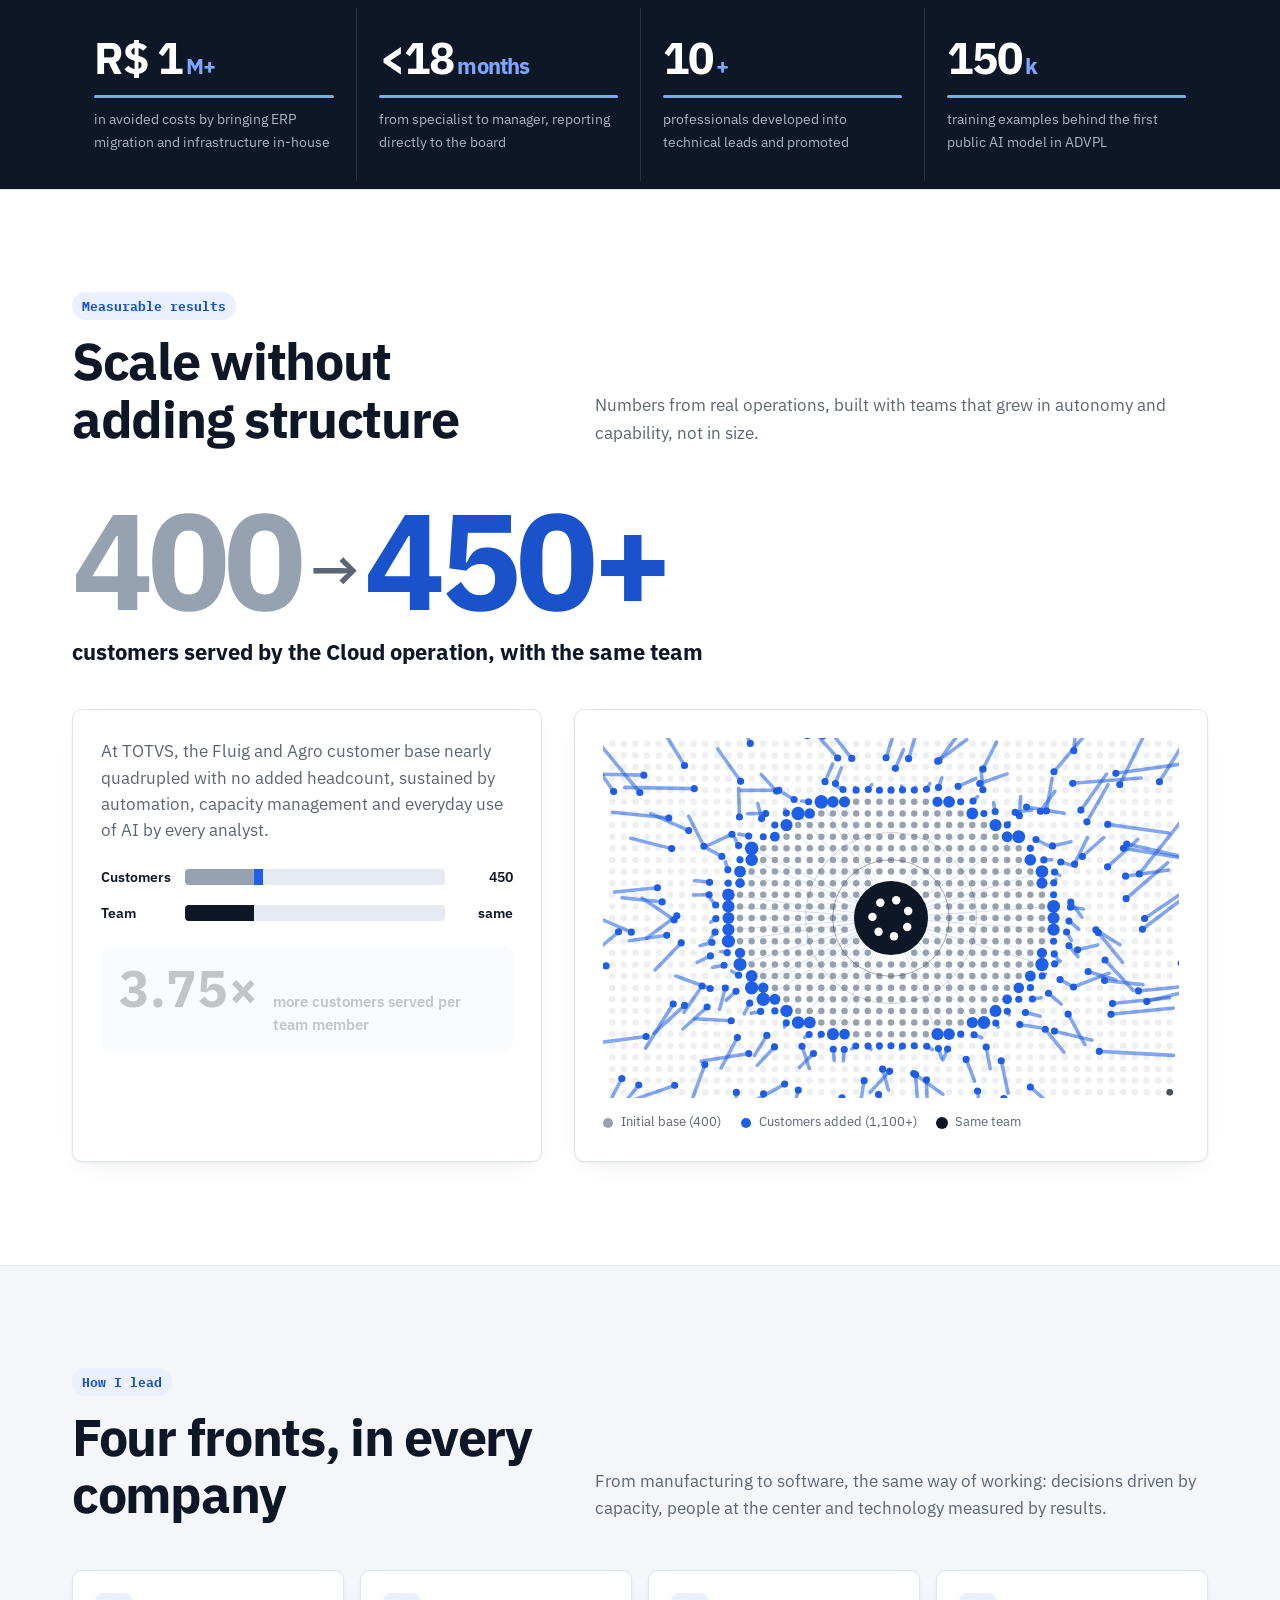
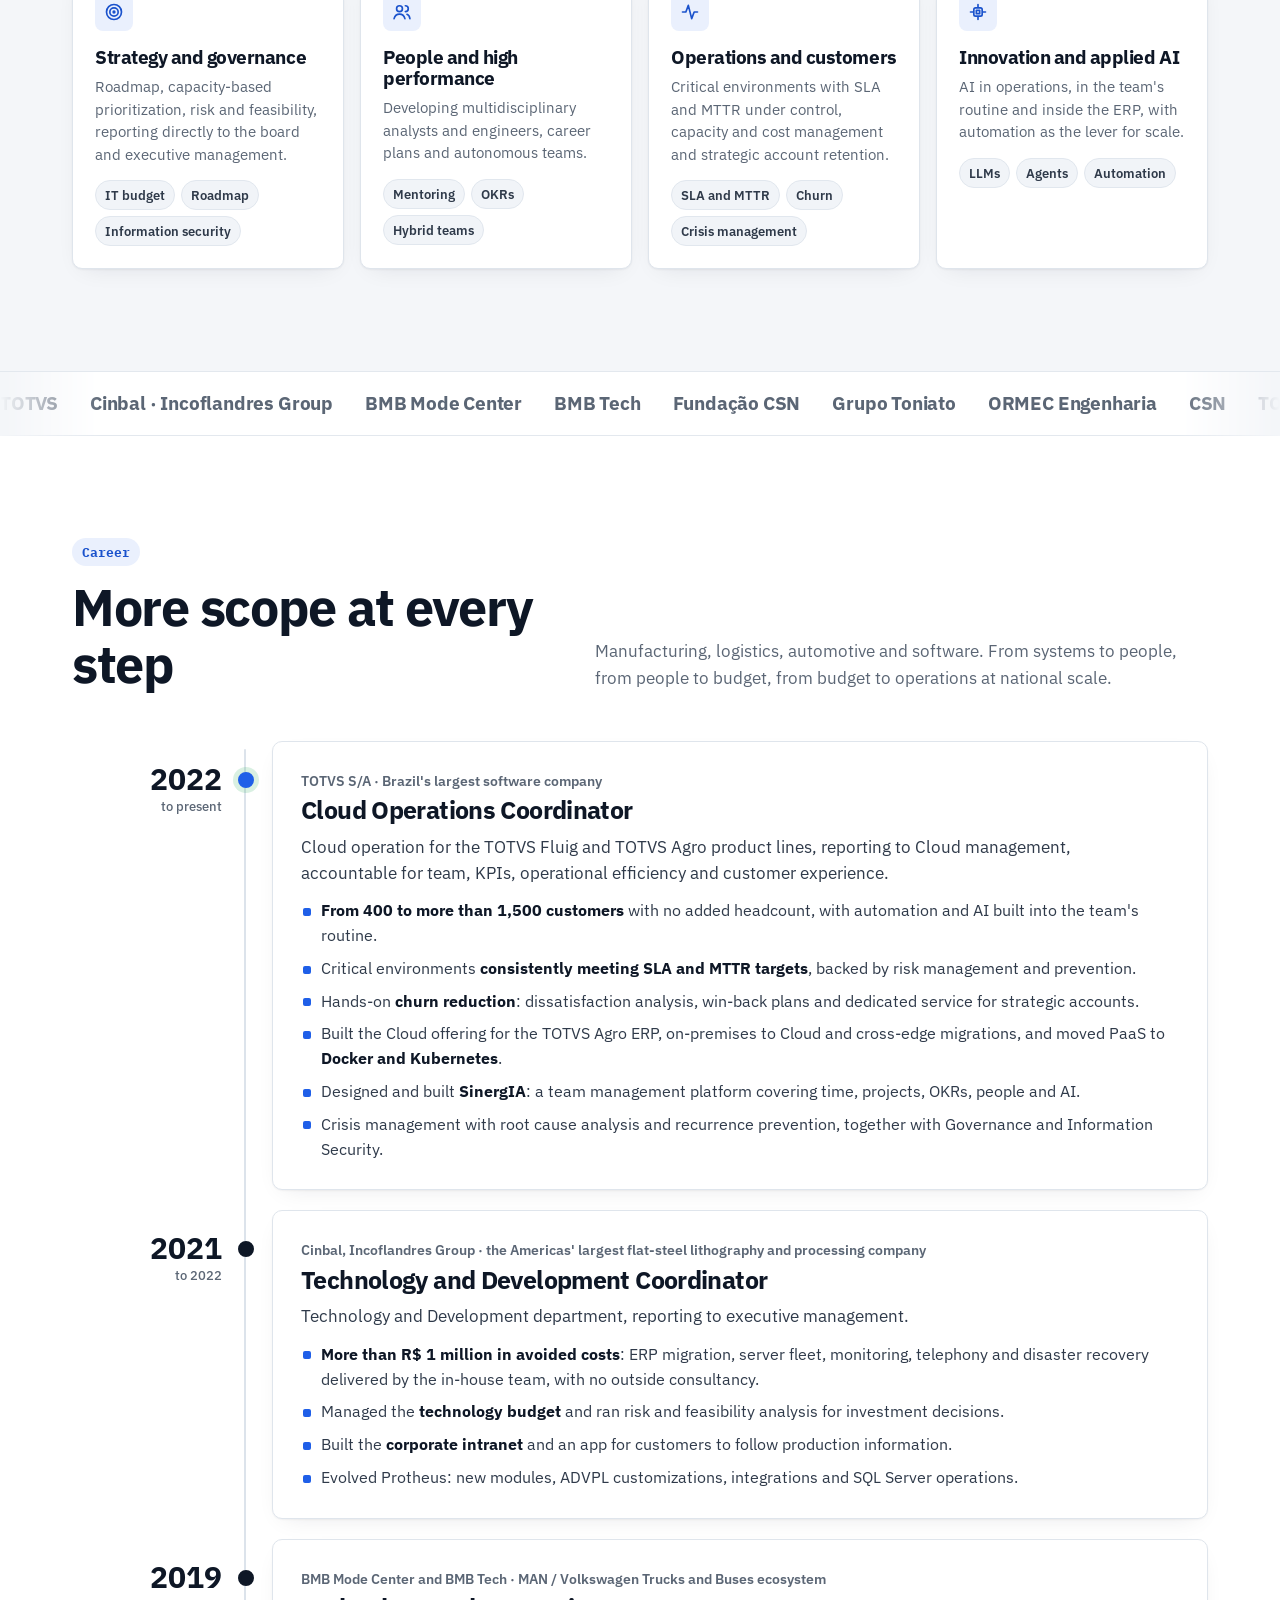
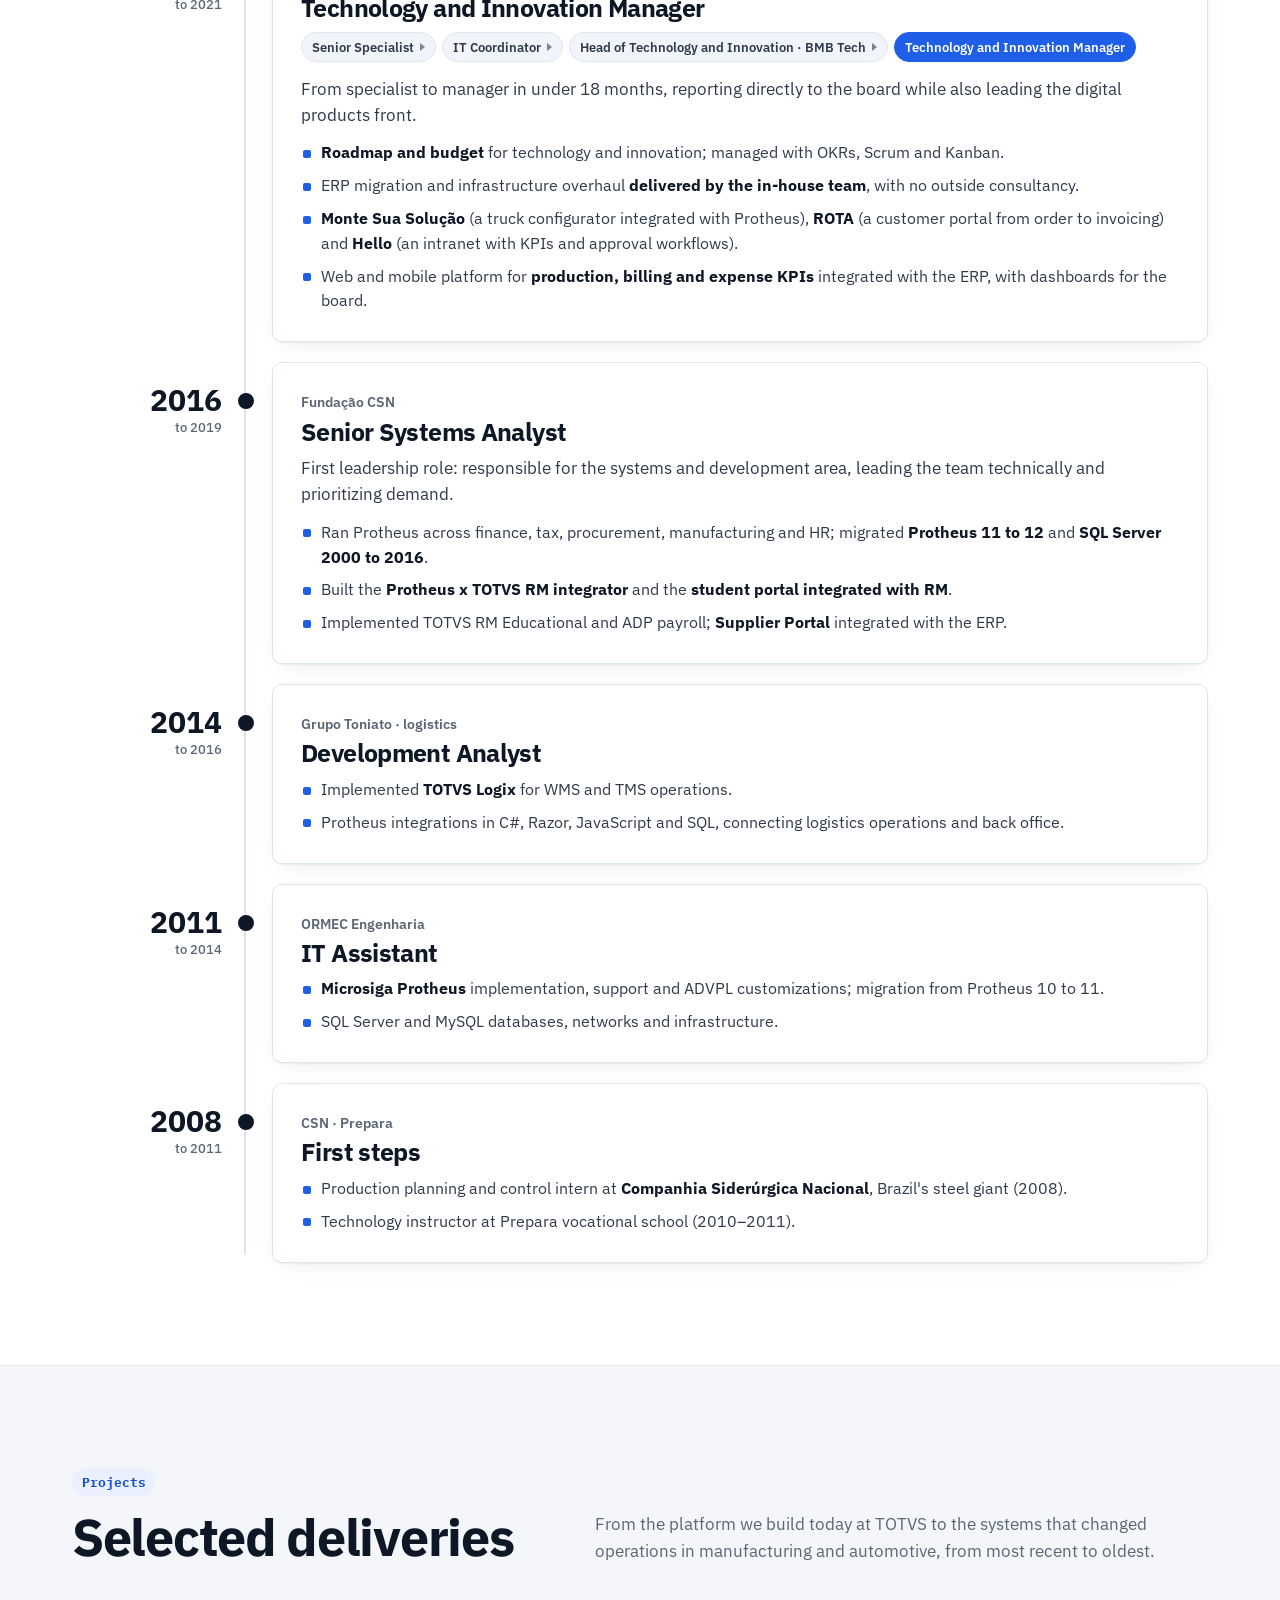
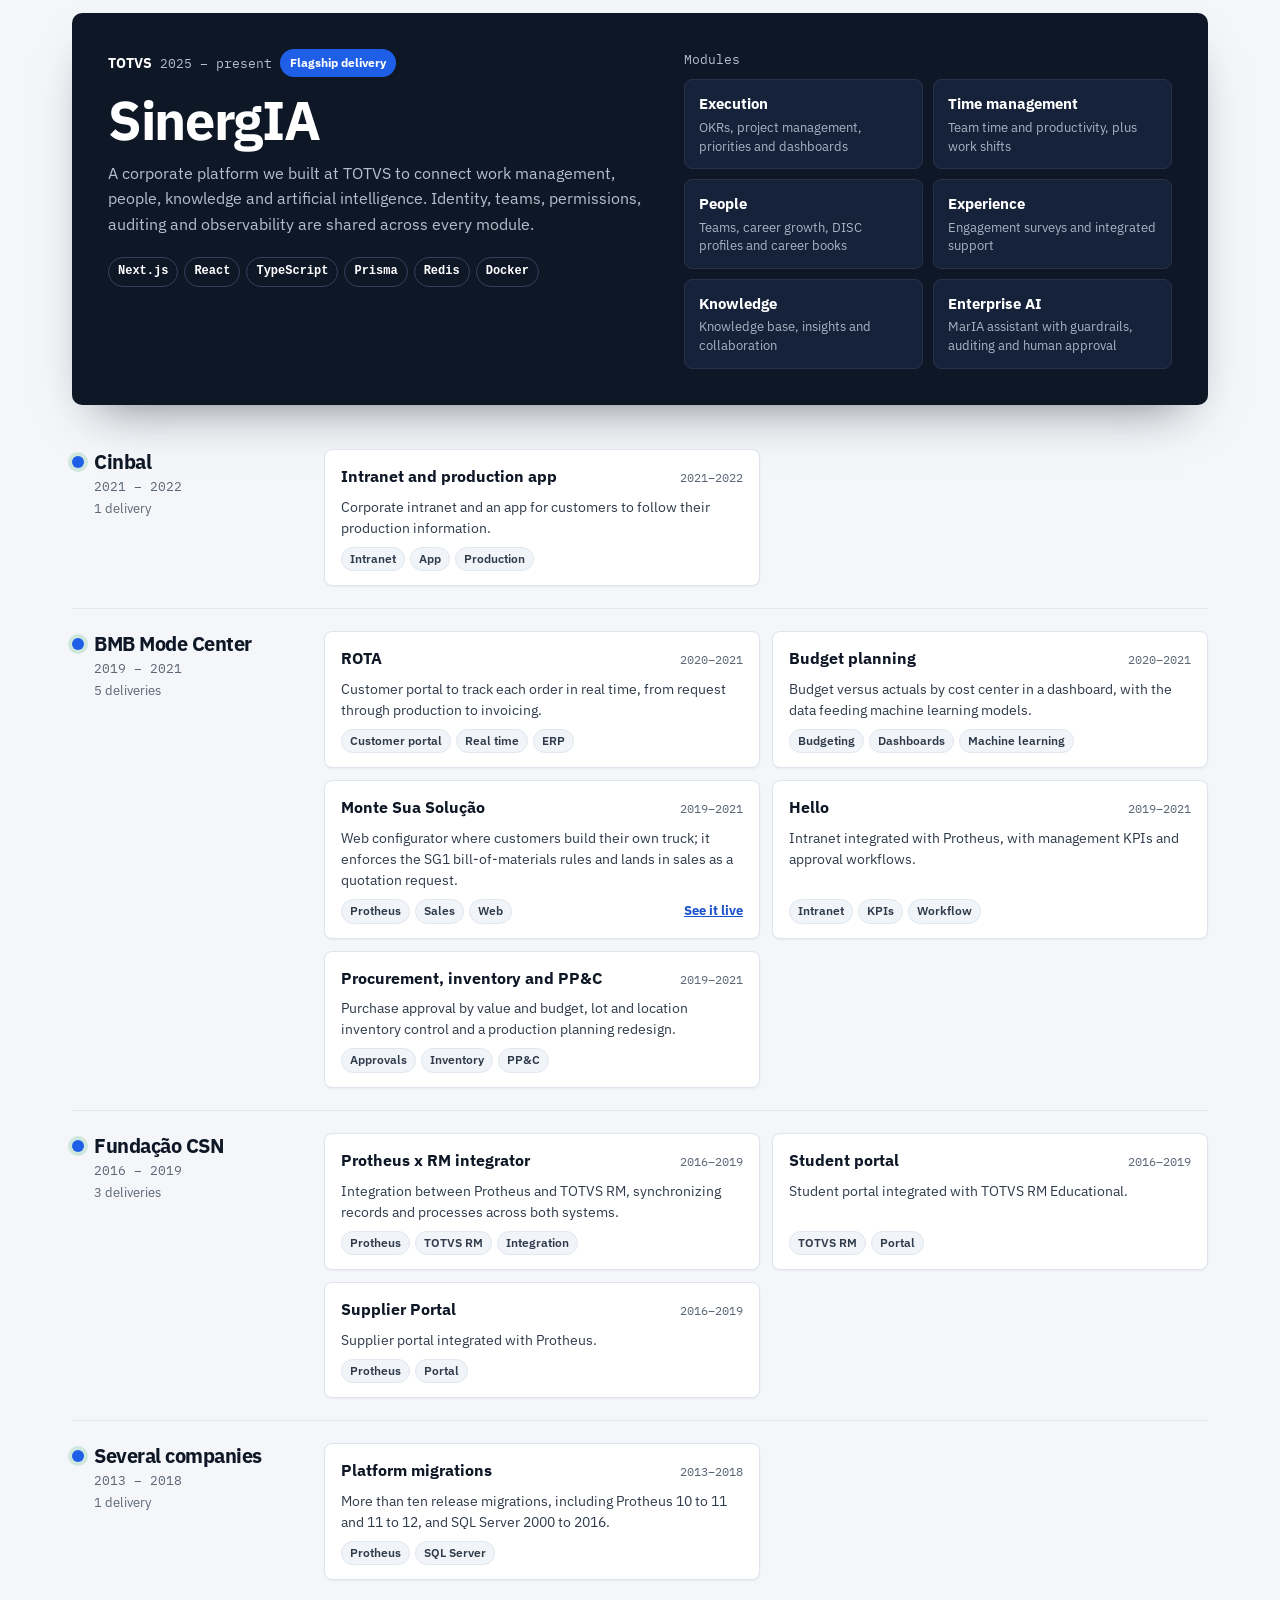
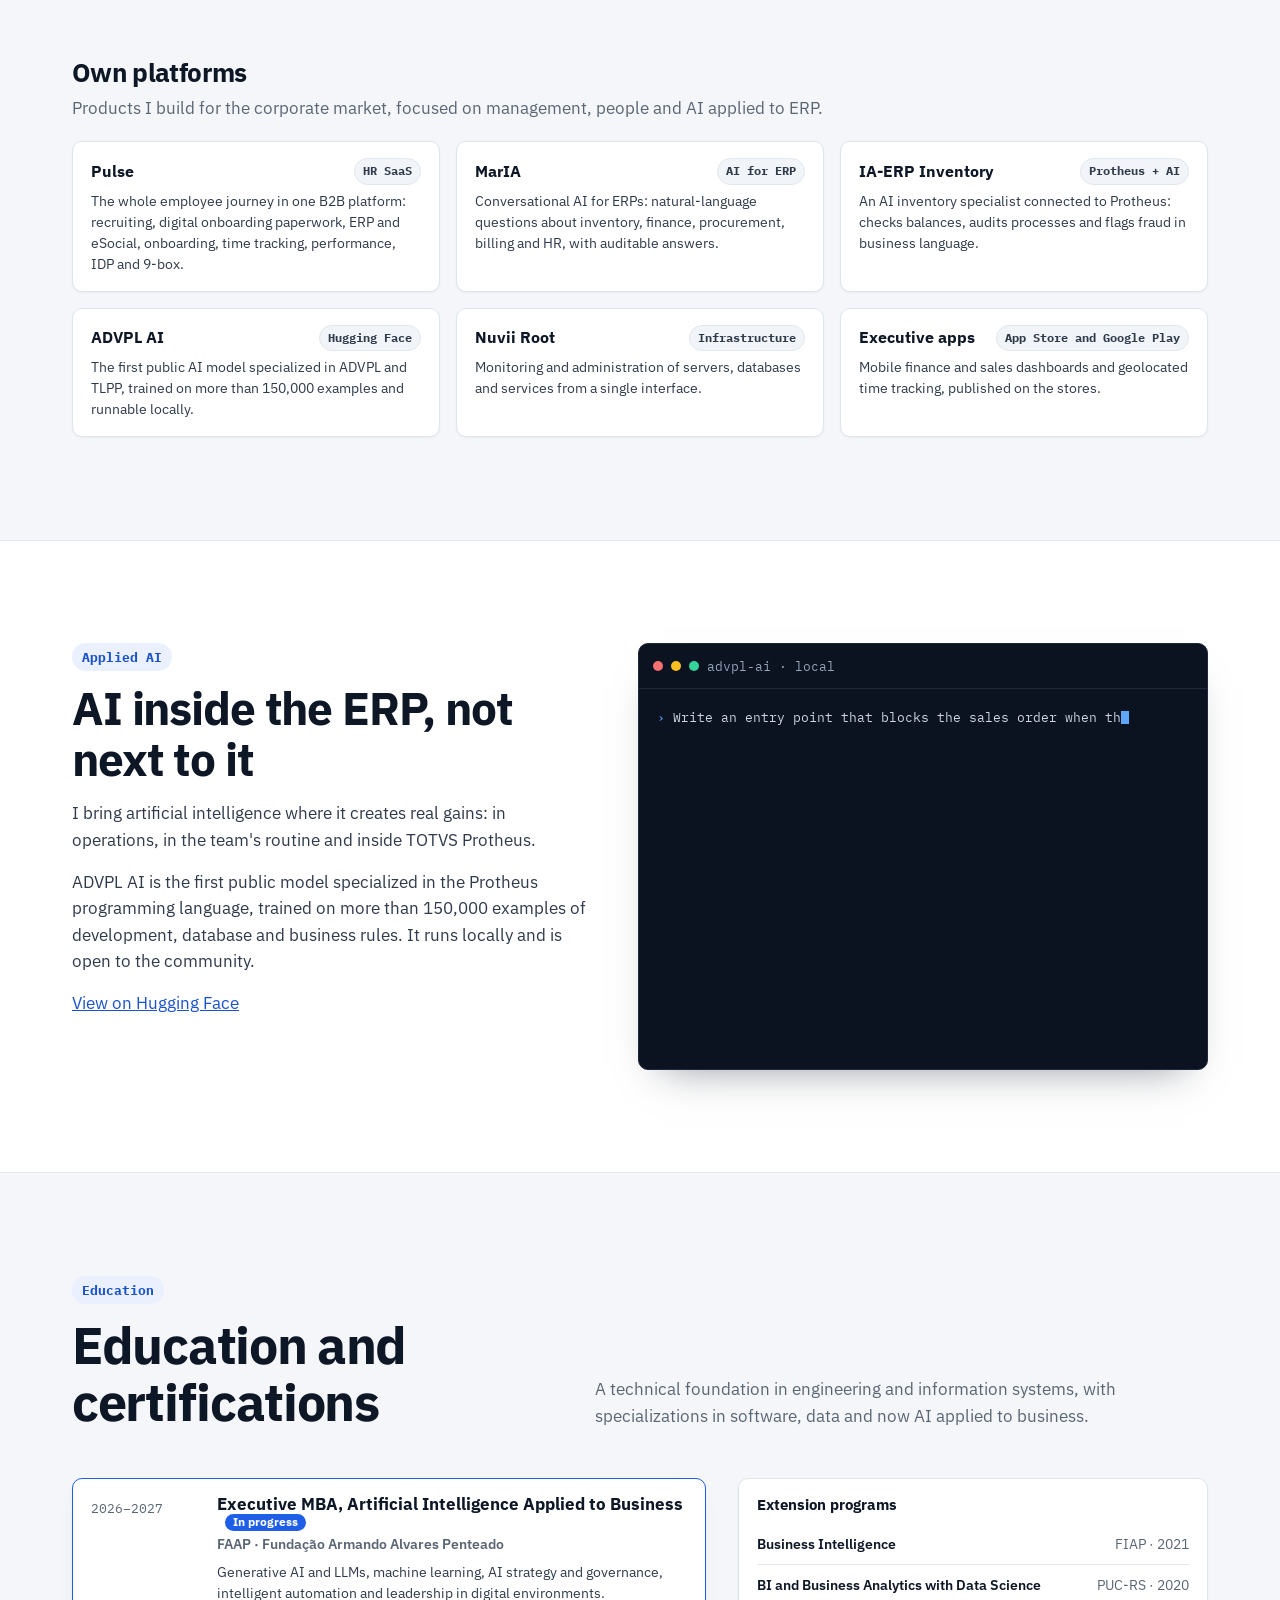
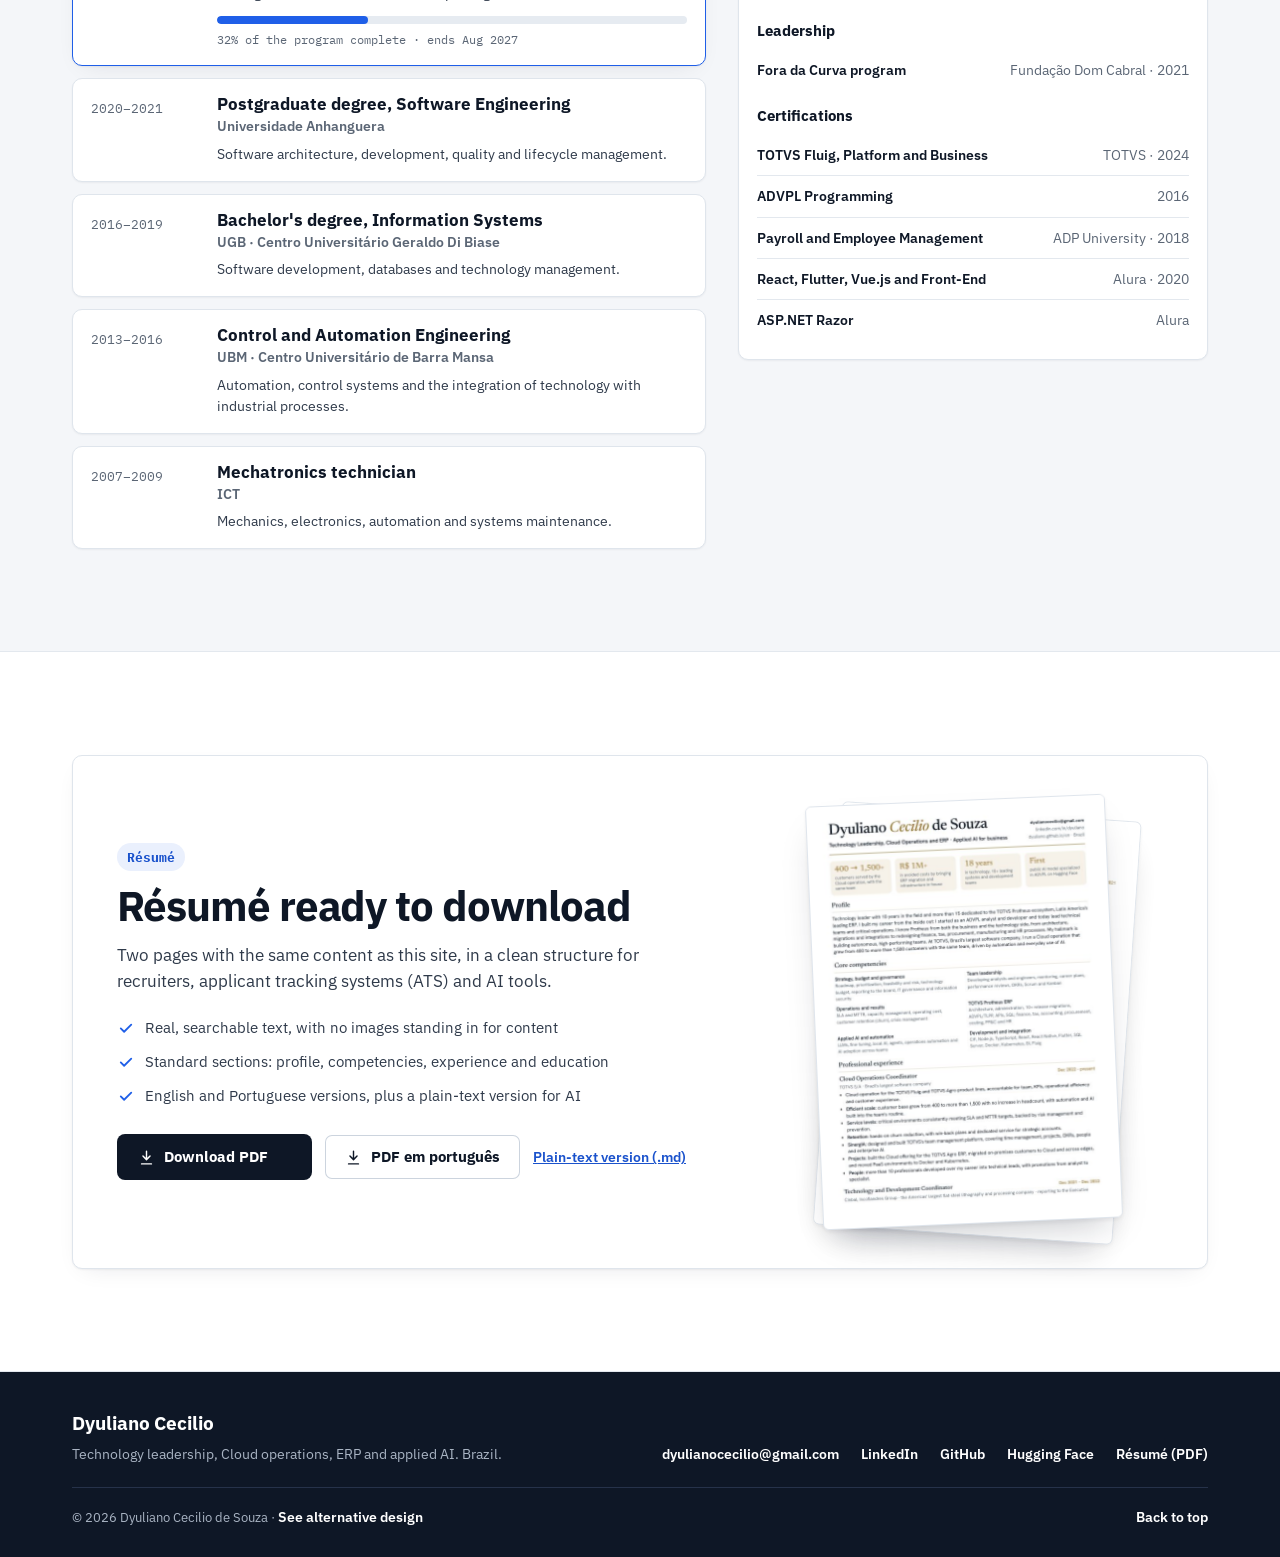
==== commit 974af385: "Entregas de destaque: SinergIA (TOTVS) em destaque, entregas por empresa do mais recente ao mais ant" ====
--- a/en/index.html
+++ b/en/index.html
@@ -161,11 +161,11 @@
     <div class="tl" id="tl">
       <div class="rail" aria-hidden="true"><i id="railFill"></i></div>
       <article class="job now"><span class="pin" aria-hidden="true"></span><div class="yr">2022<small>to present</small></div>
-        <div class="org">TOTVS S/A · Brazil's largest software company</div><h3>Cloud Operations Coordinator</h3><p class="ctx">Cloud operation for the TOTVS Fluig and TOTVS Agro product lines, reporting to Cloud management, accountable for team, KPIs, operational efficiency and customer experience.</p><ul><li><b>From 400 to more than 1,500 customers</b> with no added headcount, with automation and AI built into the team's routine.</li><li>Critical environments <b>consistently meeting SLA and MTTR targets</b>, backed by risk management and prevention.</li><li>Hands-on <b>churn reduction</b>: dissatisfaction analysis, win-back plans and dedicated service for strategic accounts.</li><li>Built the Cloud offering for the TOTVS Agro ERP, on-premises to Cloud and cross-edge migrations, and moved PaaS to <b>Docker and Kubernetes</b>.</li><li>Crisis management with root cause analysis and recurrence prevention, together with Governance and Information Security.</li></ul></article>
+        <div class="org">TOTVS S/A · Brazil's largest software company</div><h3>Cloud Operations Coordinator</h3><p class="ctx">Cloud operation for the TOTVS Fluig and TOTVS Agro product lines, reporting to Cloud management, accountable for team, KPIs, operational efficiency and customer experience.</p><ul><li><b>From 400 to more than 1,500 customers</b> with no added headcount, with automation and AI built into the team's routine.</li><li>Critical environments <b>consistently meeting SLA and MTTR targets</b>, backed by risk management and prevention.</li><li>Hands-on <b>churn reduction</b>: dissatisfaction analysis, win-back plans and dedicated service for strategic accounts.</li><li>Built the Cloud offering for the TOTVS Agro ERP, on-premises to Cloud and cross-edge migrations, and moved PaaS to <b>Docker and Kubernetes</b>.</li><li>Designed and built <b>SinergIA</b>: a team management platform covering time, projects, OKRs, people and AI.</li><li>Crisis management with root cause analysis and recurrence prevention, together with Governance and Information Security.</li></ul></article>
       <article class="job"><span class="pin" aria-hidden="true"></span><div class="yr">2021<small>to 2022</small></div>
         <div class="org">Cinbal, Incoflandres Group · the Americas' largest flat-steel lithography and processing company</div><h3>Technology and Development Coordinator</h3><p class="ctx">Technology and Development department, reporting to executive management.</p><ul><li><b>More than R$ 1 million in avoided costs</b>: ERP migration, server fleet, monitoring, telephony and disaster recovery delivered by the in-house team, with no outside consultancy.</li><li>Managed the <b>technology budget</b> and ran risk and feasibility analysis for investment decisions.</li><li>Built the <b>corporate intranet</b> and an app for customers to follow production information.</li><li>Evolved Protheus: new modules, ADVPL customizations, integrations and SQL Server operations.</li></ul></article>
       <article class="job"><span class="pin" aria-hidden="true"></span><div class="yr">2019<small>to 2021</small></div>
-        <div class="org">BMB Mode Center and BMB Tech · MAN / Volkswagen Trucks and Buses ecosystem</div><h3>Technology and Innovation Manager</h3><div class="ladder"><span>Senior Specialist</span><span>IT Coordinator</span><span>Head of Technology and Innovation · BMB Tech</span><span class="top">Technology and Innovation Manager</span></div><p class="ctx">From specialist to manager in under 18 months, reporting directly to the board while also leading the digital products front.</p><ul><li><b>Roadmap and budget</b> for technology and innovation; managed with OKRs, Scrum and Kanban.</li><li>ERP migration and infrastructure overhaul <b>delivered by the in-house team</b>, with no outside consultancy.</li><li><b>Monte Sua Solução</b>: a truck configurator integrated with Protheus, and <b>ROTA</b>: a portal for customers to track their order from request to invoicing.</li><li>Web and mobile platform for <b>production, billing and expense KPIs</b> integrated with the ERP, with dashboards for the board.</li></ul></article>
+        <div class="org">BMB Mode Center and BMB Tech · MAN / Volkswagen Trucks and Buses ecosystem</div><h3>Technology and Innovation Manager</h3><div class="ladder"><span>Senior Specialist</span><span>IT Coordinator</span><span>Head of Technology and Innovation · BMB Tech</span><span class="top">Technology and Innovation Manager</span></div><p class="ctx">From specialist to manager in under 18 months, reporting directly to the board while also leading the digital products front.</p><ul><li><b>Roadmap and budget</b> for technology and innovation; managed with OKRs, Scrum and Kanban.</li><li>ERP migration and infrastructure overhaul <b>delivered by the in-house team</b>, with no outside consultancy.</li><li><b>Monte Sua Solução</b> (a truck configurator integrated with Protheus), <b>ROTA</b> (a customer portal from order to invoicing) and <b>Hello</b> (an intranet with KPIs and approval workflows).</li><li>Web and mobile platform for <b>production, billing and expense KPIs</b> integrated with the ERP, with dashboards for the board.</li></ul></article>
       <article class="job"><span class="pin" aria-hidden="true"></span><div class="yr">2016<small>to 2019</small></div>
         <div class="org">Fundação CSN</div><h3>Senior Systems Analyst</h3><p class="ctx">First leadership role: responsible for the systems and development area, leading the team technically and prioritizing demand.</p><ul><li>Ran Protheus across finance, tax, procurement, manufacturing and HR; migrated <b>Protheus 11 to 12</b> and <b>SQL Server 2000 to 2016</b>.</li><li>Built the <b>Protheus x TOTVS RM integrator</b> and the <b>student portal integrated with RM</b>.</li><li>Implemented TOTVS RM Educational and ADP payroll; <b>Supplier Portal</b> integrated with the ERP.</li></ul></article>
       <article class="job"><span class="pin" aria-hidden="true"></span><div class="yr">2014<small>to 2016</small></div>
@@ -180,27 +180,42 @@
 
 <section class="sec" id="projetos">
   <div class="wrap">
-    <div class="sec-head reveal"><div><span class="kicker">Projects</span><h2>Selected deliveries</h2></div><p>Systems that changed how companies operate, always integrated with the ERP and built with in-house teams.</p></div>
-    <div class="plist" data-stagger>
-      <div class="prow"><div class="co">BMB Mode Center<small>2019–2021</small></div><h3>Monte Sua Solução</h3><p>Web configurator where customers build their own truck. Integrated with Protheus: it enforces the SG1 bill-of-materials rules and lands in the sales module as a quotation request. <a href="https://www.modecenter.com.br/solucao" target="_blank" rel="noopener">See it live</a></p></div>
-      <div class="prow"><div class="co">BMB Mode Center<small>2020–2021</small></div><h3>ROTA</h3><p>Customer portal to track each order in real time, from request through production to invoicing.</p></div>
-      <div class="prow"><div class="co">BMB Mode Center<small>2020–2021</small></div><h3>Budget planning</h3><p>Budget versus actuals by cost center in a dashboard, with the data feeding machine learning models.</p></div>
-      <div class="prow"><div class="co">BMB Mode Center<small>2019–2021</small></div><h3>Procurement, inventory and PP&amp;C</h3><p>Purchase approval by value and budget, lot and location inventory control and a production planning redesign.</p></div>
-      <div class="prow"><div class="co">Corporate intranet</div><h3>Hello</h3><p>Intranet integrated with Protheus, with management KPIs and approval workflows.</p></div>
-      <div class="prow"><div class="co">Cinbal<small>2021–2022</small></div><h3>Intranet and production app</h3><p>Corporate intranet and an app for customers to follow production information.</p></div>
-      <div class="prow"><div class="co">Fundação CSN<small>2016–2019</small></div><h3>Protheus x RM integrator</h3><p>Integration between Protheus and TOTVS RM, synchronizing records and processes across both systems.</p></div>
-      <div class="prow"><div class="co">Fundação CSN<small>2016–2019</small></div><h3>Student portal</h3><p>Student portal integrated with TOTVS RM Educational.</p></div>
-      <div class="prow"><div class="co">Fundação CSN<small>2016–2019</small></div><h3>Supplier Portal</h3><p>Supplier portal integrated with Protheus.</p></div>
-      <div class="prow"><div class="co">Several companies<small>2013–2018</small></div><h3>Platform migrations</h3><p>More than ten release migrations, including Protheus 10 to 11 and 11 to 12, and SQL Server 2000 to 2016.</p></div>
+    <div class="sec-head reveal"><div><span class="kicker">Projects</span><h2>Selected deliveries</h2></div><p>From the platform we build today at TOTVS to the systems that changed operations in manufacturing and automotive, from most recent to oldest.</p></div>
+    <article class="flag reveal">
+      <div class="flag-main">
+        <div class="flag-meta"><span class="flag-co">TOTVS</span><span class="flag-when">2025 – present</span><span class="flag-badge">Flagship delivery</span></div>
+        <h3>SinergIA</h3>
+        <p>A corporate platform we built at TOTVS to connect work management, people, knowledge and artificial intelligence. Identity, teams, permissions, auditing and observability are shared across every module.</p>
+        <ul class="flag-stack" aria-label="Stack"><li>Next.js</li><li>React</li><li>TypeScript</li><li>Prisma</li><li>Redis</li><li>Docker</li></ul>
+      </div>
+      <div class="flag-mods"><span class="flag-mods-h">Modules</span><ul data-stagger><li><b>Execution</b><span>OKRs, project management, priorities and dashboards</span></li><li><b>Time management</b><span>Team time and productivity, plus work shifts</span></li><li><b>People</b><span>Teams, career growth, DISC profiles and career books</span></li><li><b>Experience</b><span>Engagement surveys and integrated support</span></li><li><b>Knowledge</b><span>Knowledge base, insights and collaboration</span></li><li><b>Enterprise AI</b><span>MarIA assistant with guardrails, auditing and human approval</span></li></ul></div>
+    </article>
+    <div class="pgroups">
+    <div class="pgroup">
+      <div class="pg-head reveal"><span class="pg-dot" aria-hidden="true"></span><h3>Cinbal</h3><span class="pg-when">2021 – 2022</span><span class="pg-n">1 delivery</span></div>
+      <div class="pcards" data-stagger><article class="pcard"><div class="pc-top"><h4>Intranet and production app</h4><span class="pc-when">2021–2022</span></div><p>Corporate intranet and an app for customers to follow their production information.</p><div class="pc-foot"><ul class="pc-tags"><li>Intranet</li><li>App</li><li>Production</li></ul></div></article></div>
+    </div>
+    <div class="pgroup">
+      <div class="pg-head reveal"><span class="pg-dot" aria-hidden="true"></span><h3>BMB Mode Center</h3><span class="pg-when">2019 – 2021</span><span class="pg-n">5 deliveries</span></div>
+      <div class="pcards" data-stagger><article class="pcard"><div class="pc-top"><h4>ROTA</h4><span class="pc-when">2020–2021</span></div><p>Customer portal to track each order in real time, from request through production to invoicing.</p><div class="pc-foot"><ul class="pc-tags"><li>Customer portal</li><li>Real time</li><li>ERP</li></ul></div></article><article class="pcard"><div class="pc-top"><h4>Budget planning</h4><span class="pc-when">2020–2021</span></div><p>Budget versus actuals by cost center in a dashboard, with the data feeding machine learning models.</p><div class="pc-foot"><ul class="pc-tags"><li>Budgeting</li><li>Dashboards</li><li>Machine learning</li></ul></div></article><article class="pcard"><div class="pc-top"><h4>Monte Sua Solução</h4><span class="pc-when">2019–2021</span></div><p>Web configurator where customers build their own truck; it enforces the SG1 bill-of-materials rules and lands in sales as a quotation request.</p><div class="pc-foot"><ul class="pc-tags"><li>Protheus</li><li>Sales</li><li>Web</li></ul><a class="pc-link" href="https://www.modecenter.com.br/solucao" target="_blank" rel="noopener">See it live</a></div></article><article class="pcard"><div class="pc-top"><h4>Hello</h4><span class="pc-when">2019–2021</span></div><p>Intranet integrated with Protheus, with management KPIs and approval workflows.</p><div class="pc-foot"><ul class="pc-tags"><li>Intranet</li><li>KPIs</li><li>Workflow</li></ul></div></article><article class="pcard"><div class="pc-top"><h4>Procurement, inventory and PP&amp;C</h4><span class="pc-when">2019–2021</span></div><p>Purchase approval by value and budget, lot and location inventory control and a production planning redesign.</p><div class="pc-foot"><ul class="pc-tags"><li>Approvals</li><li>Inventory</li><li>PP&amp;C</li></ul></div></article></div>
+    </div>
+    <div class="pgroup">
+      <div class="pg-head reveal"><span class="pg-dot" aria-hidden="true"></span><h3>Fundação CSN</h3><span class="pg-when">2016 – 2019</span><span class="pg-n">3 deliveries</span></div>
+      <div class="pcards" data-stagger><article class="pcard"><div class="pc-top"><h4>Protheus x RM integrator</h4><span class="pc-when">2016–2019</span></div><p>Integration between Protheus and TOTVS RM, synchronizing records and processes across both systems.</p><div class="pc-foot"><ul class="pc-tags"><li>Protheus</li><li>TOTVS RM</li><li>Integration</li></ul></div></article><article class="pcard"><div class="pc-top"><h4>Student portal</h4><span class="pc-when">2016–2019</span></div><p>Student portal integrated with TOTVS RM Educational.</p><div class="pc-foot"><ul class="pc-tags"><li>TOTVS RM</li><li>Portal</li></ul></div></article><article class="pcard"><div class="pc-top"><h4>Supplier Portal</h4><span class="pc-when">2016–2019</span></div><p>Supplier portal integrated with Protheus.</p><div class="pc-foot"><ul class="pc-tags"><li>Protheus</li><li>Portal</li></ul></div></article></div>
+    </div>
+    <div class="pgroup">
+      <div class="pg-head reveal"><span class="pg-dot" aria-hidden="true"></span><h3>Several companies</h3><span class="pg-when">2013 – 2018</span><span class="pg-n">1 delivery</span></div>
+      <div class="pcards" data-stagger><article class="pcard"><div class="pc-top"><h4>Platform migrations</h4><span class="pc-when">2013–2018</span></div><p>More than ten release migrations, including Protheus 10 to 11 and 11 to 12, and SQL Server 2000 to 2016.</p><div class="pc-foot"><ul class="pc-tags"><li>Protheus</li><li>SQL Server</li></ul></div></article></div>
+    </div>
     </div>
     <h3 class="sub-h reveal">Own platforms</h3>
     <p class="sub-p reveal">Products I build for the corporate market, focused on management, people and AI applied to ERP.</p>
     <div class="products" data-stagger>
-      <article class="prod"><div class="pt"><h3>SinergIA</h3><span class="badge">Work management</span></div><p>Modular corporate platform connecting work management, people, knowledge and AI, with a time and productivity module.</p></article>
       <article class="prod"><div class="pt"><h3>Pulse</h3><span class="badge">HR SaaS</span></div><p>The whole employee journey in one B2B platform: recruiting, digital onboarding paperwork, ERP and eSocial, onboarding, time tracking, performance, IDP and 9-box.</p></article>
       <article class="prod"><div class="pt"><h3>MarIA</h3><span class="badge">AI for ERP</span></div><p>Conversational AI for ERPs: natural-language questions about inventory, finance, procurement, billing and HR, with auditable answers.</p></article>
       <article class="prod"><div class="pt"><h3>IA-ERP Inventory</h3><span class="badge">Protheus + AI</span></div><p>An AI inventory specialist connected to Protheus: checks balances, audits processes and flags fraud in business language.</p></article>
       <article class="prod"><div class="pt"><h3>ADVPL AI</h3><span class="badge">Hugging Face</span></div><p>The first public AI model specialized in ADVPL and TLPP, trained on more than 150,000 examples and runnable locally.</p></article>
+      <article class="prod"><div class="pt"><h3>Nuvii Root</h3><span class="badge">Infrastructure</span></div><p>Monitoring and administration of servers, databases and services from a single interface.</p></article>
       <article class="prod"><div class="pt"><h3>Executive apps</h3><span class="badge">App Store and Google Play</span></div><p>Mobile finance and sales dashboards and geolocated time tracking, published on the stores.</p></article>
     </div>
   </div>
--- a/assets/theme-exec.css
+++ b/assets/theme-exec.css
@@ -117,3 +117,4 @@
   --intro-fill:#1F5FE8;
 }
 :root{--hl:rgba(31,95,232,.16);--lift:translateY(-3px);--shadow-lift:0 2px 4px rgba(14,23,38,.06),0 18px 36px -16px rgba(14,23,38,.28);--row-hover:#F6F8FB}
+:root{--flag-bg:#0E1726;--flag-ink:#FFFFFF;--flag-muted:#B4BFCD;--flag-border:0;--flag-shadow:0 24px 48px -24px rgba(14,23,38,.55);--flag-badge-bg:#1F5FE8;--flag-badge-ink:#FFFFFF;--flag-badge-border:0;--flag-chip-border:1px solid #33415C;--flag-tile:#16223A;--flag-tile-ink:#FFFFFF;--flag-tile-muted:#A9B4C3;--flag-tile-border:1px solid #26324A}
--- a/assets/site.css
+++ b/assets/site.css
@@ -292,3 +292,55 @@
   .job,.prow,.deg,.pillar,.prod{break-inside:avoid;box-shadow:none!important}
   .tl .rail i{transform:none!important}
 }
+
+/* ---------- entregas: destaque + grupos por empresa ---------- */
+.flag{display:grid;grid-template-columns:minmax(0,1.1fr) minmax(0,1fr);gap:clamp(20px,3vw,40px);background:var(--flag-bg);color:var(--flag-ink);border:var(--flag-border);border-radius:var(--radius);box-shadow:var(--flag-shadow);padding:clamp(22px,3vw,36px);margin-bottom:clamp(28px,4vw,44px)}
+.flag-meta{display:flex;flex-wrap:wrap;align-items:center;gap:8px;margin-bottom:16px}
+.flag-co{font-weight:700;font-size:14px}
+.flag-when{font-family:var(--font-mono);font-size:12.5px;color:var(--flag-muted)}
+.flag-badge{font-size:12px;font-weight:700;padding:4px 10px;border-radius:var(--radius-pill);background:var(--flag-badge-bg);color:var(--flag-badge-ink);border:var(--flag-badge-border)}
+.flag h3{font-size:clamp(34px,4.4vw,54px);line-height:1;margin-bottom:14px;color:var(--flag-ink)}
+.flag p{color:var(--flag-muted);font-size:16px;line-height:1.6;max-width:34em}
+.flag-stack{display:flex;flex-wrap:wrap;gap:6px;list-style:none;margin:20px 0 0;padding:0}
+.flag-stack li{font-family:var(--font-mono);font-size:12px;font-weight:600;padding:4px 9px;border-radius:var(--radius-pill);border:var(--flag-chip-border);color:var(--flag-ink)}
+.flag-mods-h{display:block;font-family:var(--font-mono);font-size:12.5px;color:var(--flag-muted);margin-bottom:10px}
+.flag-mods ul{list-style:none;margin:0;padding:0;display:grid;grid-template-columns:repeat(2,minmax(0,1fr));gap:10px}
+.flag-mods li{background:var(--flag-tile);color:var(--flag-tile-ink);border:var(--flag-tile-border);border-radius:var(--radius-sm);padding:12px 14px}
+.flag-mods li b{display:block;font-size:14.5px;margin-bottom:3px}
+.flag-mods li span{display:block;font-size:13px;line-height:1.45;color:var(--flag-tile-muted)}
+
+.pgroups{display:grid}
+.pgroup{display:grid;grid-template-columns:220px minmax(0,1fr);gap:clamp(16px,3vw,32px);padding:22px 0;border-top:var(--hair)}
+.pgroup:first-child{border-top:0;padding-top:0}
+.pg-head{position:sticky;top:92px;align-self:start;display:grid;grid-template-columns:auto 1fr;column-gap:10px;row-gap:2px;align-items:center}
+.pg-dot{width:12px;height:12px;border-radius:50%;background:var(--accent);box-shadow:0 0 0 4px var(--live-halo);grid-row:span 3;align-self:start;margin-top:7px}
+.pg-head h3{font-size:20px;font-family:var(--font-display);line-height:1.25}
+.pg-when{font-family:var(--font-mono);font-size:12.5px;color:var(--muted)}
+.pg-n{font-size:12.5px;color:var(--muted)}
+.pcards{display:grid;grid-template-columns:repeat(2,minmax(0,1fr));gap:12px}
+.pcard{display:flex;flex-direction:column;gap:8px;background:var(--surface);border:var(--card-border);border-radius:var(--radius-sm);box-shadow:var(--shadow-sm);padding:14px 16px}
+.pc-top{display:flex;justify-content:space-between;align-items:baseline;gap:10px}
+.pc-top h4{margin:0;font-size:15.5px;font-weight:700}
+.pc-when{font-family:var(--font-mono);font-size:11.5px;color:var(--muted);white-space:nowrap}
+.pcard p{font-size:14px;color:var(--ink-2);line-height:1.5;flex:1}
+.pc-foot{display:flex;flex-wrap:wrap;align-items:center;justify-content:space-between;gap:8px}
+.pc-tags{display:flex;flex-wrap:wrap;gap:5px;list-style:none;margin:0;padding:0}
+.pc-tags li{font-size:11.5px;font-weight:600;padding:2px 8px;border-radius:var(--radius-pill);background:var(--tag-bg);color:var(--tag-ink);border:var(--tag-border)}
+.pc-link{font-size:13px;font-weight:700;white-space:nowrap}
+@media (hover:hover) and (pointer:fine){
+  .pcard{transition:transform .25s cubic-bezier(.23,1,.32,1),box-shadow .25s cubic-bezier(.23,1,.32,1)}
+  .pcard:hover{transform:var(--lift);box-shadow:var(--shadow)}
+}
+@media (max-width:900px){
+  .flag{grid-template-columns:1fr}
+  .pgroup{grid-template-columns:1fr;gap:12px}
+  .pg-head{position:static;grid-template-columns:auto auto 1fr;column-gap:10px}
+  .pg-dot{grid-row:auto;margin-top:0;align-self:center}
+  .pg-n{justify-self:end}
+}
+@media (max-width:640px){
+  .pcards,.flag-mods ul{grid-template-columns:1fr}
+  .pg-head{grid-template-columns:auto 1fr}
+  .pg-when,.pg-n{grid-column:2}
+  .pg-n{justify-self:start}
+}
